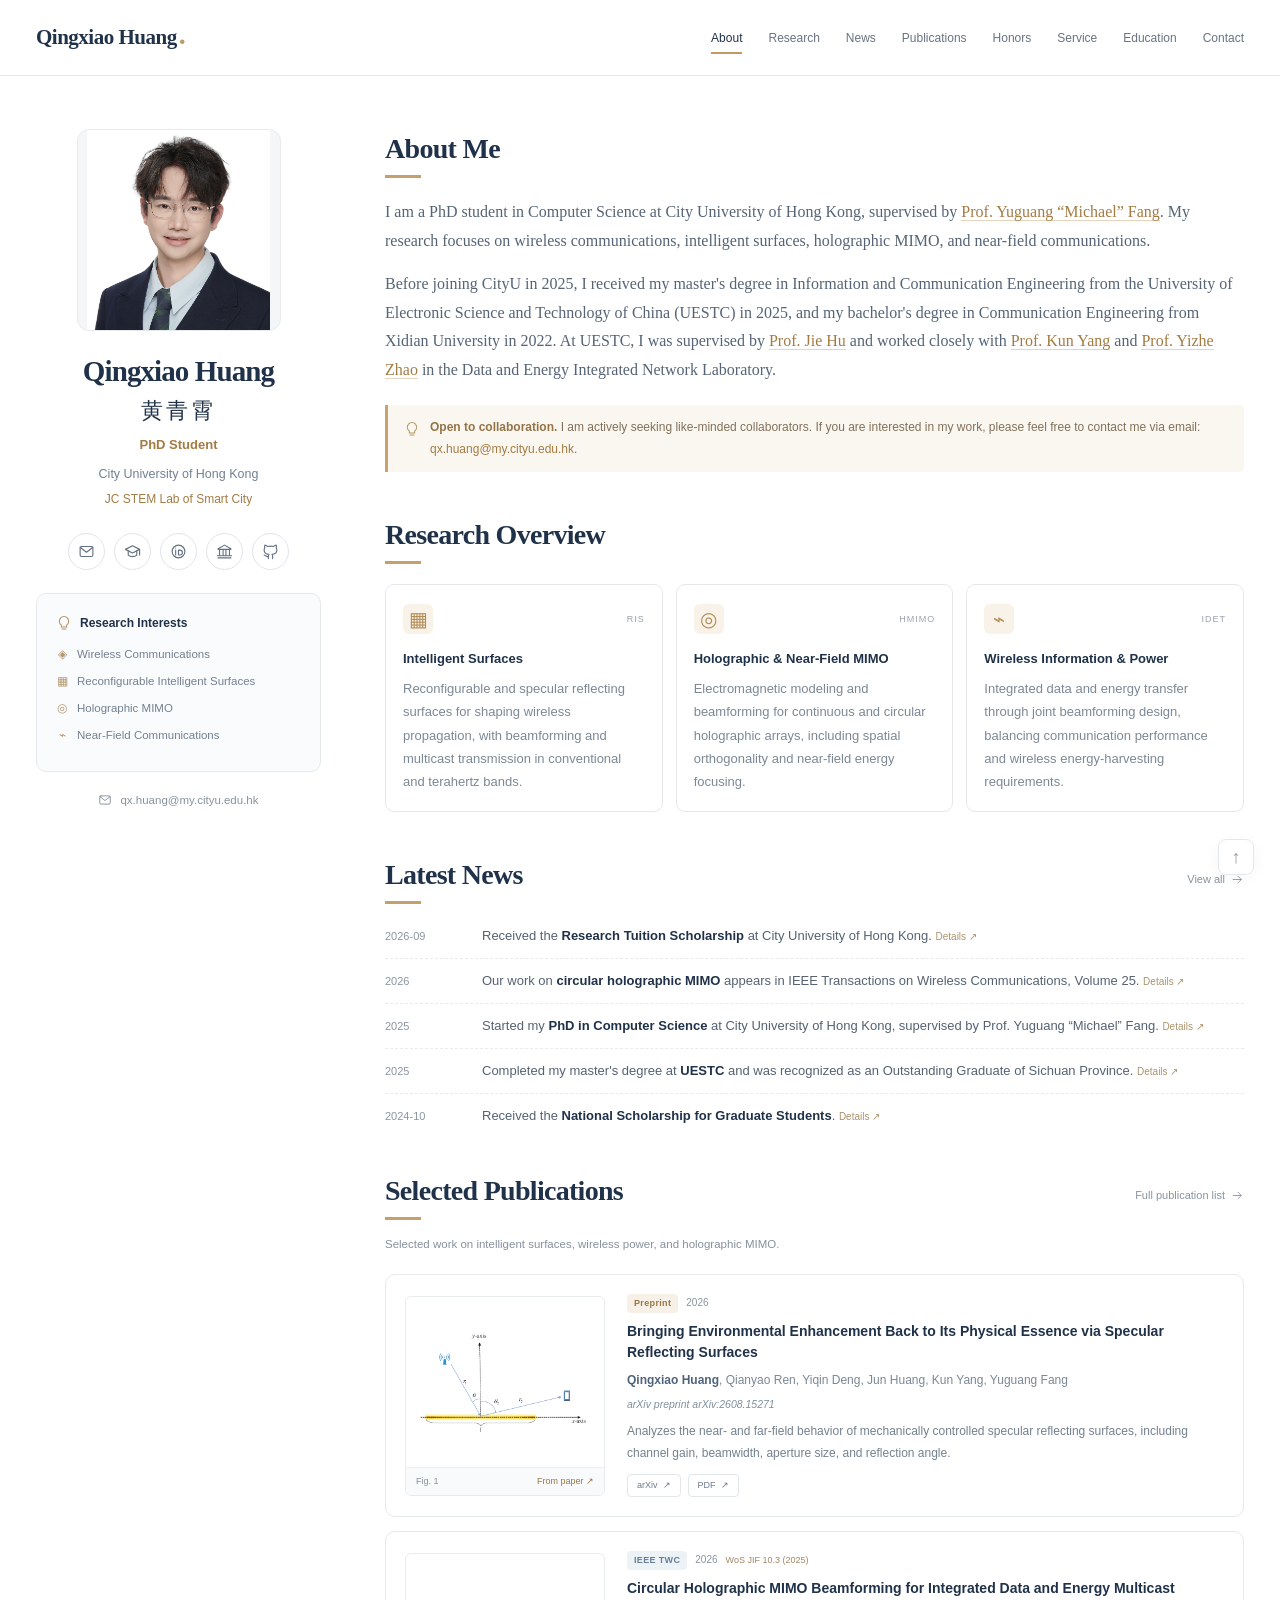
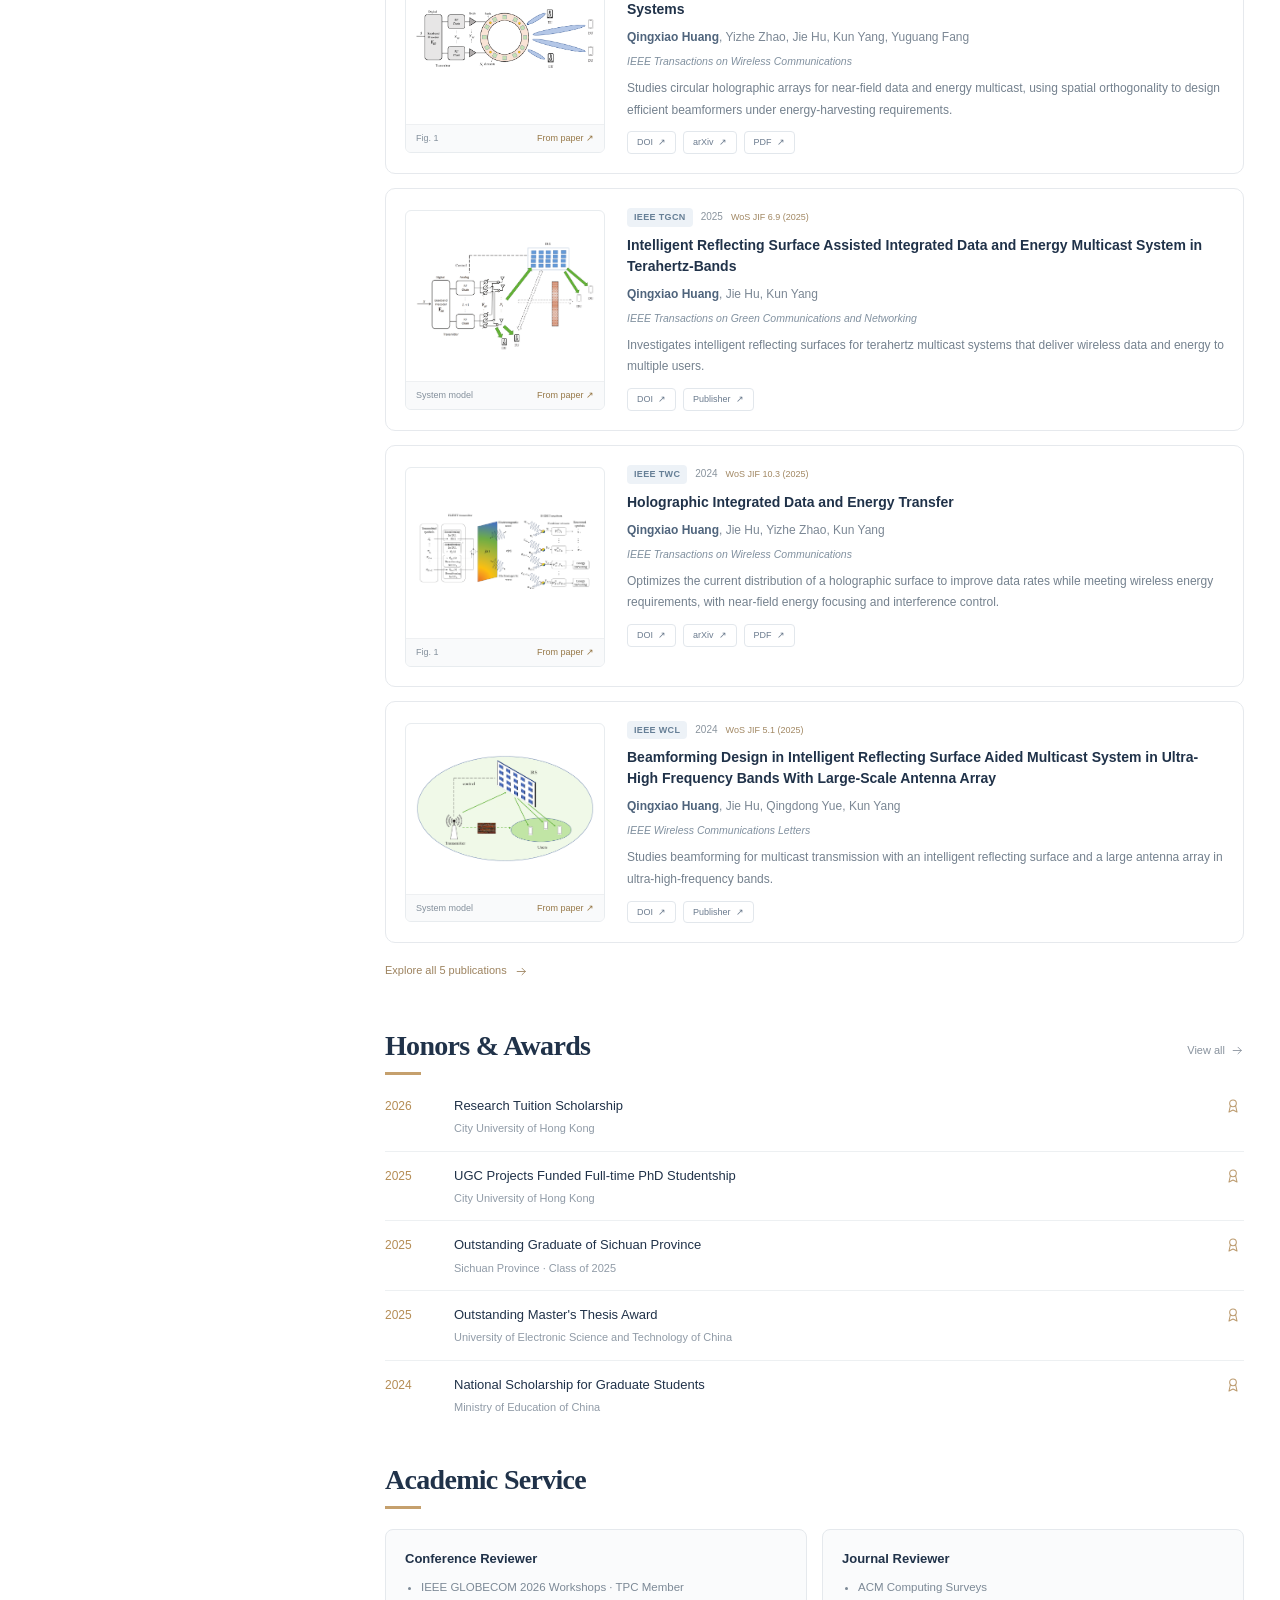
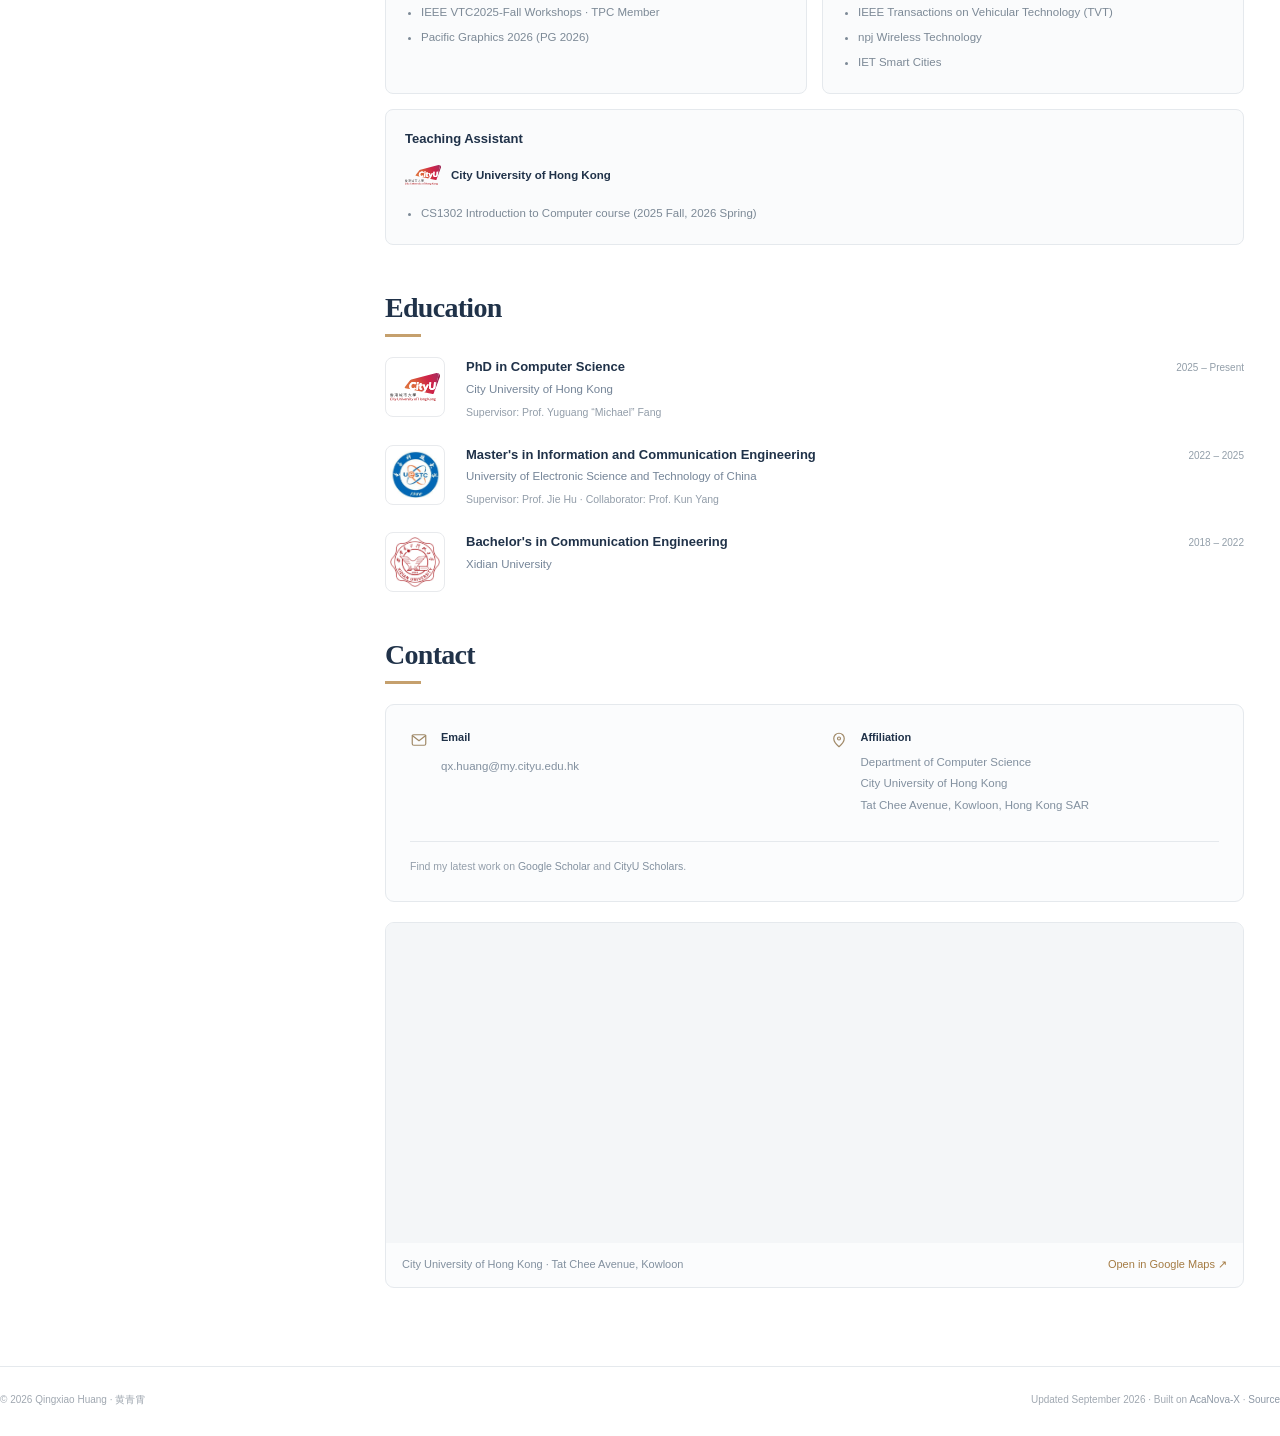
==== index.html @ a116ce60 "Set thesis award year and version frontend assets" ====
<!DOCTYPE html><html lang="en"><head><meta charset="UTF-8"><meta name="viewport" content="width=device-width, initial-scale=1"><title>Academic Homepage | Qingxiao Huang</title><meta name="description" content="Qingxiao Huang (黄青霄), PhD student at City University of Hong Kong. Research in wireless communications, RIS, holographic MIMO, and near-field communications."><meta name="author" content="Qingxiao Huang"><meta name="theme-color" content="#21334a"><link rel="canonical" href="https://qxhuang0322.github.io/"><meta property="og:type" content="website"><meta property="og:title" content="Academic Homepage | Qingxiao Huang"><meta property="og:description" content="Qingxiao Huang (黄青霄), PhD student at City University of Hong Kong. Research in wireless communications, RIS, holographic MIMO, and near-field communications."><meta property="og:url" content="https://qxhuang0322.github.io/"><meta property="og:image" content="https://qxhuang0322.github.io/assets/profile.jpg?v=036603b367a6"><meta name="twitter:card" content="summary"><link rel="icon" href="assets/favicon.svg" type="image/svg+xml"><link rel="stylesheet" href="styles.css?v=dd47621b2169"><script src="script.js?v=1776202261d4" defer></script><script type="application/ld+json">{"@context":"https://schema.org","@type":"Person","name":"Qingxiao Huang","alternateName":"黄青霄","url":"https://qxhuang0322.github.io","image":"https://qxhuang0322.github.io/assets/profile.jpg?v=036603b367a6","jobTitle":"PhD Student","affiliation":{"@type":"CollegeOrUniversity","name":"City University of Hong Kong"},"sameAs":["https://scholar.google.com/citations?user=7lqItBkAAAAJ&hl=en","https://orcid.org/0009-0005-3883-5112","https://scholars.cityu.edu.hk/en/persons/qhuang279/","https://github.com/qxhuang0322"],"knowsAbout":["Wireless Communications","Reconfigurable Intelligent Surfaces","Holographic MIMO","Near-Field Communications"]}</script></head><body><a class="skip-link" href="#main-content">Skip to content</a><header class="top-nav"><div class="nav-inner"><a class="brand" href="./" aria-label="Qingxiao Huang, home">Qingxiao Huang<span class="brand-dot">.</span></a><button class="menu-toggle" aria-label="Open navigation" aria-expanded="false" aria-controls="main-nav"><svg class="icon" viewBox="0 0 24 24" fill="none" stroke="currentColor" stroke-width="1.6" stroke-linecap="round" stroke-linejoin="round" aria-hidden="true"><path d="M4 6h16M4 12h16M4 18h16"/></svg></button><nav id="main-nav" aria-label="Main navigation"><a href="#about">About</a><a href="#research">Research</a><a href="#news">News</a><a href="#publications">Publications</a><a href="#honors">Honors</a><a href="#service">Service</a><a href="#education">Education</a><a href="#contact">Contact</a></nav></div></header><main class="layout" id="main-content"><aside class="profile-column"><div class="profile-card"><img class="portrait" src="assets/profile.jpg?v=036603b367a6" width="2894" height="3176" alt="Portrait of Qingxiao Huang" fetchpriority="high"><h1>Qingxiao Huang<span lang="zh-Hans">黄青霄</span></h1><p class="profile-role">PhD Student</p><p class="profile-affiliation"><a href="https://www.cityu.edu.hk/" target="_blank" rel="noopener noreferrer">City University of Hong Kong</a></p><p class="profile-lab"><a href="https://jcstemlab-smartcity.github.io/" target="_blank" rel="noopener noreferrer">JC STEM Lab of Smart City</a></p><div class="social-links"><a class="social-link" href="mailto:qx.huang@my.cityu.edu.hk" aria-label="Email" title="Email"><svg class="icon" viewBox="0 0 24 24" fill="none" stroke="currentColor" stroke-width="1.6" stroke-linecap="round" stroke-linejoin="round" aria-hidden="true"><rect x="3" y="5" width="18" height="14" rx="2"/><path d="m3 6 9 7 9-7"/></svg><span class="social-tooltip">Email</span></a><a class="social-link" href="https://scholar.google.com/citations?user=7lqItBkAAAAJ&amp;hl=en" aria-label="Google Scholar" title="Google Scholar" target="_blank" rel="noopener noreferrer"><svg class="icon" viewBox="0 0 24 24" fill="none" stroke="currentColor" stroke-width="1.6" stroke-linecap="round" stroke-linejoin="round" aria-hidden="true"><path d="m2 9 10-5 10 5-10 5Z"/><path d="M6 11v6c3 3 9 3 12 0v-6M22 9v8"/></svg><span class="social-tooltip">Google Scholar</span></a><a class="social-link" href="https://orcid.org/0009-0005-3883-5112" aria-label="ORCID" title="ORCID" target="_blank" rel="noopener noreferrer"><svg class="icon" viewBox="0 0 24 24" fill="none" stroke="currentColor" stroke-width="1.6" stroke-linecap="round" stroke-linejoin="round" aria-hidden="true"><circle cx="12" cy="12" r="9"/><path d="M8 10v7m4-7h2a3.5 3.5 0 0 1 0 7h-2ZM8 7h.01"/></svg><span class="social-tooltip">ORCID</span></a><a class="social-link" href="https://scholars.cityu.edu.hk/en/persons/qhuang279/" aria-label="CityU Scholars" title="CityU Scholars" target="_blank" rel="noopener noreferrer"><svg class="icon" viewBox="0 0 24 24" fill="none" stroke="currentColor" stroke-width="1.6" stroke-linecap="round" stroke-linejoin="round" aria-hidden="true"><path d="m3 8 9-5 9 5M3 9h18M3 21h18M5 10v8m5-8v8m4-8v8m5-8v8M2 18h20"/></svg><span class="social-tooltip">CityU Scholars</span></a><a class="social-link" href="https://github.com/qxhuang0322" aria-label="GitHub" title="GitHub" target="_blank" rel="noopener noreferrer"><svg class="icon" viewBox="0 0 24 24" fill="none" stroke="currentColor" stroke-width="1.6" stroke-linecap="round" stroke-linejoin="round" aria-hidden="true"><path d="M9 19c-4 1-4-2-6-2m12 5v-4a3 3 0 0 0-1-2c4 0 7-2 7-6a5 5 0 0 0-1-3 5 5 0 0 0 0-4s-2 0-4 2a13 13 0 0 0-8 0C6 3 4 3 4 3a5 5 0 0 0 0 4 5 5 0 0 0-1 3c0 4 3 6 7 6a3 3 0 0 0-1 2v4"/></svg><span class="social-tooltip">GitHub</span></a></div><div class="interests"><h2><svg class="icon" viewBox="0 0 24 24" fill="none" stroke="currentColor" stroke-width="1.6" stroke-linecap="round" stroke-linejoin="round" aria-hidden="true"><path d="M8 17v-2a7 7 0 1 1 8 0v2m-8 1h8m-7 3h6"/></svg> Research Interests</h2><ul><li><span class="interest-mark" aria-hidden="true">◈</span>Wireless Communications</li><li><span class="interest-mark" aria-hidden="true">▦</span>Reconfigurable Intelligent Surfaces</li><li><span class="interest-mark" aria-hidden="true">◎</span>Holographic MIMO</li><li><span class="interest-mark" aria-hidden="true">⌁</span>Near-Field Communications</li></ul></div><a class="profile-email" href="mailto:qx.huang@my.cityu.edu.hk"><svg class="icon" viewBox="0 0 24 24" fill="none" stroke="currentColor" stroke-width="1.6" stroke-linecap="round" stroke-linejoin="round" aria-hidden="true"><rect x="3" y="5" width="18" height="14" rx="2"/><path d="m3 6 9 7 9-7"/></svg>qx.huang@my.cityu.edu.hk</a></div></aside><div class="main-column">
 <section id="about" aria-labelledby="about-title"><div class="section-heading"><h2 id="about-title">About Me</h2></div><div class="biography"><p>I am a PhD student in Computer Science at City University of Hong Kong, supervised by <a href="https://www.cs.cityu.edu.hk/~yugufang/">Prof. Yuguang “Michael” Fang</a>. My research focuses on wireless communications, intelligent surfaces, holographic MIMO, and near-field communications.</p><p>Before joining CityU in 2025, I received my master's degree in Information and Communication Engineering from the University of Electronic Science and Technology of China (UESTC) in 2025, and my bachelor's degree in Communication Engineering from Xidian University in 2022. At UESTC, I was supervised by <a href="https://www.sice.uestc.edu.cn/info/1470/11935.htm">Prof. Jie Hu</a> and worked closely with <a href="https://ise.nju.edu.cn/szll/zjzjs/yangkun.htm">Prof. Kun Yang</a> and <a href="https://faculty.uestc.edu.cn/zhaoyizhe1/zh_CN/index.htm">Prof. Yizhe Zhao</a> in the Data and Energy Integrated Network Laboratory.</p></div><div class="collaboration-note"><svg class="icon" viewBox="0 0 24 24" fill="none" stroke="currentColor" stroke-width="1.6" stroke-linecap="round" stroke-linejoin="round" aria-hidden="true"><path d="M8 17v-2a7 7 0 1 1 8 0v2m-8 1h8m-7 3h6"/></svg><p><strong>Open to collaboration.</strong> I am actively seeking like-minded collaborators. If you are interested in my work, please feel free to contact me via email: <a href="mailto:qx.huang@my.cityu.edu.hk">qx.huang@my.cityu.edu.hk</a>.</p></div></section>
 <section id="research" aria-labelledby="research-title"><div class="section-heading"><h2 id="research-title">Research Overview</h2></div><div class="research-grid"><article class="research-card"><div class="research-card-top"><span class="research-symbol" aria-hidden="true">▦</span><span class="research-code">RIS</span></div><h3>Intelligent Surfaces</h3><p>Reconfigurable and specular reflecting surfaces for shaping wireless propagation, with beamforming and multicast transmission in conventional and terahertz bands.</p></article><article class="research-card"><div class="research-card-top"><span class="research-symbol" aria-hidden="true">◎</span><span class="research-code">HMIMO</span></div><h3>Holographic & Near-Field MIMO</h3><p>Electromagnetic modeling and beamforming for continuous and circular holographic arrays, including spatial orthogonality and near-field energy focusing.</p></article><article class="research-card"><div class="research-card-top"><span class="research-symbol" aria-hidden="true">⌁</span><span class="research-code">IDET</span></div><h3>Wireless Information & Power</h3><p>Integrated data and energy transfer through joint beamforming design, balancing communication performance and wireless energy-harvesting requirements.</p></article></div></section>
 <section id="news" aria-labelledby="news-title"><div class="section-heading"><h2 id="news-title">Latest News</h2><a class="view-link" href="pages/all-news.html">View all <svg class="icon" viewBox="0 0 24 24" fill="none" stroke="currentColor" stroke-width="1.6" stroke-linecap="round" stroke-linejoin="round" aria-hidden="true"><path d="M4 12h15m-6-6 6 6-6 6"/></svg></a></div><ol class="news-list"><li><time>2026-09</time><div>Received the <strong>Research Tuition Scholarship</strong> at City University of Hong Kong. <a href="https://jcstemlab-smartcity.github.io/" class="inline-source" target="_blank" rel="noopener noreferrer">Details ↗</a></div></li><li><time>2026</time><div>Our work on <strong>circular holographic MIMO</strong> appears in IEEE Transactions on Wireless Communications, Volume 25. <a href="https://doi.org/10.1109/TWC.2025.3620886" class="inline-source" target="_blank" rel="noopener noreferrer">Details ↗</a></div></li><li><time>2025</time><div>Started my <strong>PhD in Computer Science</strong> at City University of Hong Kong, supervised by Prof. Yuguang “Michael” Fang. <a href="https://scholars.cityu.edu.hk/en/persons/qhuang279/" class="inline-source" target="_blank" rel="noopener noreferrer">Details ↗</a></div></li><li><time>2025</time><div>Completed my master's degree at <strong>UESTC</strong> and was recognized as an Outstanding Graduate of Sichuan Province. <a href="https://scholars.cityu.edu.hk/en/persons/qhuang279/" class="inline-source" target="_blank" rel="noopener noreferrer">Details ↗</a></div></li><li><time>2024-10</time><div>Received the <strong>National Scholarship for Graduate Students</strong>. <a href="https://scholars.cityu.edu.hk/en/persons/qhuang279/" class="inline-source" target="_blank" rel="noopener noreferrer">Details ↗</a></div></li></ol></section>
 <section id="publications" aria-labelledby="publications-title"><div class="section-heading"><h2 id="publications-title">Selected Publications</h2><a class="view-link" href="pages/all-publications.html">Full publication list <svg class="icon" viewBox="0 0 24 24" fill="none" stroke="currentColor" stroke-width="1.6" stroke-linecap="round" stroke-linejoin="round" aria-hidden="true"><path d="M4 12h15m-6-6 6 6-6 6"/></svg></a></div><p class="section-intro">Selected work on intelligent surfaces, wireless power, and holographic MIMO.</p><div class="publications-list"><article class="publication" data-status="preprint" data-search="bringing environmental enhancement back to its physical essence via specular reflecting surfaces qingxiao huang qianyao ren yiqin deng jun huang kun yang yuguang fang arxiv preprint arxiv:2608.15271 2026"><figure class="paper-art"><a class="paper-figure-link" href="assets/publications/srs-physical-essence-2026.png" target="_blank" rel="noopener noreferrer" aria-label="Open original figure from Bringing Environmental Enhancement Back to Its Physical Essence via Specular Reflecting Surfaces"><img src="assets/publications/srs-physical-essence-2026.png" alt="Original planar system diagram showing a transmitter and receiver linked through a specular reflecting surface, with propagation distances and reflection angles." loading="lazy" decoding="async"></a><figcaption><span>Fig. 1</span><a href="https://arxiv.org/html/2608.15271v1#S2.F1" target="_blank" rel="noopener noreferrer">From paper ↗</a></figcaption></figure><div class="paper-body"><div class="paper-meta"><span class="venue-badge preprint">Preprint</span><span>2026</span></div><h3><a href="https://arxiv.org/abs/2608.15271" target="_blank" rel="noopener noreferrer">Bringing Environmental Enhancement Back to Its Physical Essence via Specular Reflecting Surfaces</a></h3><p class="paper-authors"><strong>Qingxiao Huang</strong>, Qianyao Ren, Yiqin Deng, Jun Huang, Kun Yang, Yuguang Fang</p><p class="paper-venue">arXiv preprint arXiv:2608.15271</p><p class="paper-summary">Analyzes the near- and far-field behavior of mechanically controlled specular reflecting surfaces, including channel gain, beamwidth, aperture size, and reflection angle.</p><div class="paper-links"><a href="https://arxiv.org/abs/2608.15271" class="paper-link" target="_blank" rel="noopener noreferrer">arXiv <span aria-hidden="true">↗</span></a><a href="https://arxiv.org/pdf/2608.15271" class="paper-link" target="_blank" rel="noopener noreferrer">PDF <span aria-hidden="true">↗</span></a></div></div></article><article class="publication" data-status="published" data-search="circular holographic mimo beamforming for integrated data and energy multicast systems qingxiao huang yizhe zhao jie hu kun yang yuguang fang ieee transactions on wireless communications 2026"><figure class="paper-art"><a class="paper-figure-link" href="assets/publications/circular-hmimo-2026.png" target="_blank" rel="noopener noreferrer" aria-label="Open original figure from Circular Holographic MIMO Beamforming for Integrated Data and Energy Multicast Systems"><img src="assets/publications/circular-hmimo-2026.png" alt="Original circular holographic MIMO system diagram showing a digital baseband precoder, RF chains, ring-shaped antenna array, and data and energy users." loading="lazy" decoding="async"></a><figcaption><span>Fig. 1</span><a href="https://arxiv.org/html/2507.05057v1#S1.F1" target="_blank" rel="noopener noreferrer">From paper ↗</a></figcaption></figure><div class="paper-body"><div class="paper-meta"><span class="venue-badge">IEEE TWC</span><span>2026</span><a href="https://open.ieee.org/wp-content/uploads/IEEE-Title-List-August-2026.pdf#page=3" class="impact-factor" target="_blank" rel="noopener noreferrer">WoS JIF 10.3 (2025)</a></div><h3><a href="https://doi.org/10.1109/TWC.2025.3620886" target="_blank" rel="noopener noreferrer">Circular Holographic MIMO Beamforming for Integrated Data and Energy Multicast Systems</a></h3><p class="paper-authors"><strong>Qingxiao Huang</strong>, Yizhe Zhao, Jie Hu, Kun Yang, Yuguang Fang</p><p class="paper-venue">IEEE Transactions on Wireless Communications</p><p class="paper-summary">Studies circular holographic arrays for near-field data and energy multicast, using spatial orthogonality to design efficient beamformers under energy-harvesting requirements.</p><div class="paper-links"><a href="https://doi.org/10.1109/TWC.2025.3620886" class="paper-link" target="_blank" rel="noopener noreferrer">DOI <span aria-hidden="true">↗</span></a><a href="https://arxiv.org/abs/2507.05057" class="paper-link" target="_blank" rel="noopener noreferrer">arXiv <span aria-hidden="true">↗</span></a><a href="https://arxiv.org/pdf/2507.05057" class="paper-link" target="_blank" rel="noopener noreferrer">PDF <span aria-hidden="true">↗</span></a></div></div></article><article class="publication" data-status="published" data-search="intelligent reflecting surface assisted integrated data and energy multicast system in terahertz-bands qingxiao huang jie hu kun yang ieee transactions on green communications and networking 2025"><figure class="paper-art"><a class="paper-figure-link" href="assets/publications/irs-idem-thz-2025.png" target="_blank" rel="noopener noreferrer" aria-label="Open original figure from Intelligent Reflecting Surface Assisted Integrated Data and Energy Multicast System in Terahertz-Bands"><img src="assets/publications/irs-idem-thz-2025.png" alt="Original system diagram of IRS-assisted integrated data and energy multicast, showing digital and analog beamforming at the transmitter, an intelligent reflecting surface, data users, and energy users." loading="lazy" decoding="async"></a><figcaption><span>System model</span><a href="https://doi.org/10.1109/TGCN.2024.3415030" target="_blank" rel="noopener noreferrer">From paper ↗</a></figcaption></figure><div class="paper-body"><div class="paper-meta"><span class="venue-badge">IEEE TGCN</span><span>2025</span><a href="https://open.ieee.org/wp-content/uploads/IEEE-Title-List-August-2026.pdf#page=2" class="impact-factor" target="_blank" rel="noopener noreferrer">WoS JIF 6.9 (2025)</a></div><h3><a href="https://doi.org/10.1109/TGCN.2024.3415030" target="_blank" rel="noopener noreferrer">Intelligent Reflecting Surface Assisted Integrated Data and Energy Multicast System in Terahertz-Bands</a></h3><p class="paper-authors"><strong>Qingxiao Huang</strong>, Jie Hu, Kun Yang</p><p class="paper-venue">IEEE Transactions on Green Communications and Networking</p><p class="paper-summary">Investigates intelligent reflecting surfaces for terahertz multicast systems that deliver wireless data and energy to multiple users.</p><div class="paper-links"><a href="https://doi.org/10.1109/TGCN.2024.3415030" class="paper-link" target="_blank" rel="noopener noreferrer">DOI <span aria-hidden="true">↗</span></a><a href="https://ieeexplore.ieee.org/document/10559446/" class="paper-link" target="_blank" rel="noopener noreferrer">Publisher <span aria-hidden="true">↗</span></a></div></div></article><article class="publication" data-status="published" data-search="holographic integrated data and energy transfer qingxiao huang jie hu yizhe zhao kun yang ieee transactions on wireless communications 2024"><figure class="paper-art"><a class="paper-figure-link" href="assets/publications/holographic-idet-2024.png" target="_blank" rel="noopener noreferrer" aria-label="Open original figure from Holographic Integrated Data and Energy Transfer"><img src="assets/publications/holographic-idet-2024.png" alt="Original holographic integrated data and energy transfer system diagram showing data and energy beamformers, a continuous transmitting surface, and receiver combining and energy harvesting." loading="lazy" decoding="async"></a><figcaption><span>Fig. 1</span><a href="https://arxiv.org/html/2404.04927v1#S2.F1" target="_blank" rel="noopener noreferrer">From paper ↗</a></figcaption></figure><div class="paper-body"><div class="paper-meta"><span class="venue-badge">IEEE TWC</span><span>2024</span><a href="https://open.ieee.org/wp-content/uploads/IEEE-Title-List-August-2026.pdf#page=3" class="impact-factor" target="_blank" rel="noopener noreferrer">WoS JIF 10.3 (2025)</a></div><h3><a href="https://doi.org/10.1109/TWC.2024.3477750" target="_blank" rel="noopener noreferrer">Holographic Integrated Data and Energy Transfer</a></h3><p class="paper-authors"><strong>Qingxiao Huang</strong>, Jie Hu, Yizhe Zhao, Kun Yang</p><p class="paper-venue">IEEE Transactions on Wireless Communications</p><p class="paper-summary">Optimizes the current distribution of a holographic surface to improve data rates while meeting wireless energy requirements, with near-field energy focusing and interference control.</p><div class="paper-links"><a href="https://doi.org/10.1109/TWC.2024.3477750" class="paper-link" target="_blank" rel="noopener noreferrer">DOI <span aria-hidden="true">↗</span></a><a href="https://arxiv.org/abs/2404.04927" class="paper-link" target="_blank" rel="noopener noreferrer">arXiv <span aria-hidden="true">↗</span></a><a href="https://arxiv.org/pdf/2404.04927" class="paper-link" target="_blank" rel="noopener noreferrer">PDF <span aria-hidden="true">↗</span></a></div></div></article><article class="publication" data-status="published" data-search="beamforming design in intelligent reflecting surface aided multicast system in ultra-high frequency bands with large-scale antenna array qingxiao huang jie hu qingdong yue kun yang ieee wireless communications letters 2024"><figure class="paper-art"><a class="paper-figure-link" href="assets/publications/irs-multicast-beamforming-2024.png" target="_blank" rel="noopener noreferrer" aria-label="Open original figure from Beamforming Design in Intelligent Reflecting Surface Aided Multicast System in Ultra-High Frequency Bands With Large-Scale Antenna Array"><img src="assets/publications/irs-multicast-beamforming-2024.png" alt="Original multicast system diagram showing a transmitter, an intelligent reflecting surface, a blocked direct path, and a group of users." loading="lazy" decoding="async"></a><figcaption><span>System model</span><a href="https://doi.org/10.1109/LWC.2024.3373494" target="_blank" rel="noopener noreferrer">From paper ↗</a></figcaption></figure><div class="paper-body"><div class="paper-meta"><span class="venue-badge">IEEE WCL</span><span>2024</span><a href="https://open.ieee.org/wp-content/uploads/IEEE-Title-List-August-2026.pdf#page=3" class="impact-factor" target="_blank" rel="noopener noreferrer">WoS JIF 5.1 (2025)</a></div><h3><a href="https://doi.org/10.1109/LWC.2024.3373494" target="_blank" rel="noopener noreferrer">Beamforming Design in Intelligent Reflecting Surface Aided Multicast System in Ultra-High Frequency Bands With Large-Scale Antenna Array</a></h3><p class="paper-authors"><strong>Qingxiao Huang</strong>, Jie Hu, Qingdong Yue, Kun Yang</p><p class="paper-venue">IEEE Wireless Communications Letters</p><p class="paper-summary">Studies beamforming for multicast transmission with an intelligent reflecting surface and a large antenna array in ultra-high-frequency bands.</p><div class="paper-links"><a href="https://doi.org/10.1109/LWC.2024.3373494" class="paper-link" target="_blank" rel="noopener noreferrer">DOI <span aria-hidden="true">↗</span></a><a href="https://ieeexplore.ieee.org/document/10470405/" class="paper-link" target="_blank" rel="noopener noreferrer">Publisher <span aria-hidden="true">↗</span></a></div></div></article></div><a class="text-link" href="pages/all-publications.html">Explore all 5 publications <svg class="icon" viewBox="0 0 24 24" fill="none" stroke="currentColor" stroke-width="1.6" stroke-linecap="round" stroke-linejoin="round" aria-hidden="true"><path d="M4 12h15m-6-6 6 6-6 6"/></svg></a></section>
 <section id="honors" aria-labelledby="honors-title"><div class="section-heading"><h2 id="honors-title">Honors & Awards</h2><a class="view-link" href="pages/all-honors.html">View all <svg class="icon" viewBox="0 0 24 24" fill="none" stroke="currentColor" stroke-width="1.6" stroke-linecap="round" stroke-linejoin="round" aria-hidden="true"><path d="M4 12h15m-6-6 6 6-6 6"/></svg></a></div><ol class="honors-list"><li><span class="honor-year">2026</span><div><h3><a href="https://scholars.cityu.edu.hk/en/persons/qhuang279/" target="_blank" rel="noopener noreferrer">Research Tuition Scholarship</a></h3><p>City University of Hong Kong</p></div><svg class="icon" viewBox="0 0 24 24" fill="none" stroke="currentColor" stroke-width="1.6" stroke-linecap="round" stroke-linejoin="round" aria-hidden="true"><circle cx="12" cy="8" r="5"/><path d="m8 12-2 9 6-3 6 3-2-9"/></svg></li><li><span class="honor-year">2025</span><div><h3>UGC Projects Funded Full-time PhD Studentship</h3><p>City University of Hong Kong</p></div><svg class="icon" viewBox="0 0 24 24" fill="none" stroke="currentColor" stroke-width="1.6" stroke-linecap="round" stroke-linejoin="round" aria-hidden="true"><circle cx="12" cy="8" r="5"/><path d="m8 12-2 9 6-3 6 3-2-9"/></svg></li><li><span class="honor-year">2025</span><div><h3><a href="https://scholars.cityu.edu.hk/en/persons/qhuang279/" target="_blank" rel="noopener noreferrer">Outstanding Graduate of Sichuan Province</a></h3><p>Sichuan Province · Class of 2025</p></div><svg class="icon" viewBox="0 0 24 24" fill="none" stroke="currentColor" stroke-width="1.6" stroke-linecap="round" stroke-linejoin="round" aria-hidden="true"><circle cx="12" cy="8" r="5"/><path d="m8 12-2 9 6-3 6 3-2-9"/></svg></li><li><span class="honor-year">2025</span><div><h3><a href="https://scholars.cityu.edu.hk/en/persons/qhuang279/" target="_blank" rel="noopener noreferrer">Outstanding Master&#39;s Thesis Award</a></h3><p>University of Electronic Science and Technology of China</p></div><svg class="icon" viewBox="0 0 24 24" fill="none" stroke="currentColor" stroke-width="1.6" stroke-linecap="round" stroke-linejoin="round" aria-hidden="true"><circle cx="12" cy="8" r="5"/><path d="m8 12-2 9 6-3 6 3-2-9"/></svg></li><li><span class="honor-year">2024</span><div><h3><a href="https://scholars.cityu.edu.hk/en/persons/qhuang279/" target="_blank" rel="noopener noreferrer">National Scholarship for Graduate Students</a></h3><p>Ministry of Education of China</p></div><svg class="icon" viewBox="0 0 24 24" fill="none" stroke="currentColor" stroke-width="1.6" stroke-linecap="round" stroke-linejoin="round" aria-hidden="true"><circle cx="12" cy="8" r="5"/><path d="m8 12-2 9 6-3 6 3-2-9"/></svg></li></ol></section>
 <section id="service" aria-labelledby="service-title"><div class="section-heading"><h2 id="service-title">Academic Service</h2></div><div class="service-grid"><article><h3>Conference Reviewer</h3><ul><li>IEEE GLOBECOM 2026 Workshops · TPC Member</li><li>IEEE VTC2025-Fall Workshops · TPC Member</li><li>Pacific Graphics 2026 (PG 2026)</li></ul></article><article><h3>Journal Reviewer</h3><ul><li>ACM Computing Surveys</li><li>IEEE Transactions on Vehicular Technology (TVT)</li><li>npj Wireless Technology</li><li>IET Smart Cities</li></ul></article><article><h3>Teaching Assistant</h3><div class="service-institution"><img src="assets/schools/cityu.svg" alt="City University of Hong Kong logo" loading="lazy"><strong>City University of Hong Kong</strong></div><ul><li>CS1302 Introduction to Computer course (2025 Fall, 2026 Spring)</li></ul></article></div></section>
 <section id="education" aria-labelledby="education-title"><div class="section-heading"><h2 id="education-title">Education</h2></div><ol class="education-list"><li><img class="school-logo" src="assets/schools/cityu.svg" alt="City University of Hong Kong logo" loading="lazy"><div><div class="education-top"><h3>PhD in Computer Science</h3><time>2025 – Present</time></div><p class="institution"><a href="https://www.cityu.edu.hk/" target="_blank" rel="noopener noreferrer">City University of Hong Kong</a></p><p class="education-detail">Supervisor: Prof. Yuguang “Michael” Fang</p></div></li><li><img class="school-logo" src="assets/schools/uestc.png" alt="University of Electronic Science and Technology of China logo" loading="lazy"><div><div class="education-top"><h3>Master&#39;s in Information and Communication Engineering</h3><time>2022 – 2025</time></div><p class="institution"><a href="https://en.uestc.edu.cn/" target="_blank" rel="noopener noreferrer">University of Electronic Science and Technology of China</a></p><p class="education-detail">Supervisor: Prof. Jie Hu · Collaborator: Prof. Kun Yang</p></div></li><li><img class="school-logo" src="assets/schools/xidian.png" alt="Xidian University logo" loading="lazy"><div><div class="education-top"><h3>Bachelor&#39;s in Communication Engineering</h3><time>2018 – 2022</time></div><p class="institution"><a href="https://en.xidian.edu.cn/" target="_blank" rel="noopener noreferrer">Xidian University</a></p><p class="education-detail"></p></div></li></ol></section>
 <section id="contact" aria-labelledby="contact-title"><div class="section-heading"><h2 id="contact-title">Contact</h2></div><div class="contact-card"><div><svg class="icon" viewBox="0 0 24 24" fill="none" stroke="currentColor" stroke-width="1.6" stroke-linecap="round" stroke-linejoin="round" aria-hidden="true"><rect x="3" y="5" width="18" height="14" rx="2"/><path d="m3 6 9 7 9-7"/></svg><div><h3>Email</h3><a href="mailto:qx.huang@my.cityu.edu.hk">qx.huang@my.cityu.edu.hk</a></div></div><div><svg class="icon" viewBox="0 0 24 24" fill="none" stroke="currentColor" stroke-width="1.6" stroke-linecap="round" stroke-linejoin="round" aria-hidden="true"><path d="M19 10c0 5-7 11-7 11S5 15 5 10a7 7 0 1 1 14 0Z"/><circle cx="12" cy="10" r="2"/></svg><div><h3>Affiliation</h3><p>Department of Computer Science<br>City University of Hong Kong<br>Tat Chee Avenue, Kowloon, Hong Kong SAR</p></div></div><div class="contact-bottom">Find my latest work on <a href="https://scholar.google.com/citations?user=7lqItBkAAAAJ&amp;hl=en" target="_blank" rel="noopener noreferrer">Google Scholar</a> and <a href="https://scholars.cityu.edu.hk/en/persons/qhuang279/" target="_blank" rel="noopener noreferrer">CityU Scholars</a>.</div></div><figure class="location-map"><iframe title="Map of City University of Hong Kong, Tat Chee Avenue campus" src="https://www.google.com/maps/embed?origin=mfe&amp;pb=!1m3!2m1!1sCity+University+of+Hong+Kong,+83+Tat+Chee+Avenue,+Kowloon+Tong,+Hong+Kong!6i16" loading="eager" referrerpolicy="no-referrer-when-downgrade" allowfullscreen></iframe><figcaption><span>City University of Hong Kong · Tat Chee Avenue, Kowloon</span><a href="https://www.google.com/maps?q=City%20University%20of%20Hong%20Kong%2C%2083%20Tat%20Chee%20Avenue%2C%20Kowloon%20Tong%2C%20Hong%20Kong" target="_blank" rel="noopener noreferrer">Open in Google Maps ↗</a></figcaption></figure></section></div></main><footer class="site-footer"><p>© <span id="current-year">2026</span> Qingxiao Huang · 黄青霄</p><p>Updated September 2026 <span aria-hidden="true">·</span> Built on <a href="https://github.com/yihangtao/AcaNova-X" target="_blank" rel="noopener noreferrer">AcaNova-X</a> <span aria-hidden="true">·</span> <a href="https://github.com/qxhuang0322/qxhuang0322.github.io" target="_blank" rel="noopener noreferrer">Source</a></p><a class="back-top" href="#" aria-label="Back to top">↑</a></footer></body></html>
---- styles.css ----
/* Standalone academic theme: system fonts, no external stylesheets. */
:root{color-scheme:light;--ink:#203249;--text:#566273;--muted:#7a8794;--gold:#a47b43;--line:#e5e9ed;--soft:#f8fafb;--serif:Georgia,"Times New Roman","Songti SC",SimSun,serif;--sans:-apple-system,BlinkMacSystemFont,"Segoe UI","Microsoft YaHei",Arial,sans-serif}
*{box-sizing:border-box}
html{scroll-behavior:smooth;scroll-padding-top:76px}
body{margin:0;background:#fff;color:var(--text);font:15px/1.75 var(--sans);-webkit-font-smoothing:antialiased}
button,input{font:inherit}button{cursor:pointer}
a{color:var(--gold);text-decoration:none;text-underline-offset:3px}
a:hover{color:#765421}
p{margin:0 0 1em}h1,h2,h3{color:var(--ink)}h1,h2{font-family:var(--serif)}
img,svg{max-width:100%}img{height:auto}
strong{color:var(--ink);font-weight:600}
a,button,input{-webkit-tap-highlight-color:transparent}
:focus-visible{outline:3px solid #bd9864;outline-offset:4px}
[hidden]{display:none!important}
::selection{color:var(--ink);background:#eee1ca}
.icon{display:inline-block;width:20px;height:20px;flex:0 0 20px;vertical-align:middle}
.sr-only{position:absolute;width:1px;height:1px;padding:0;margin:-1px;overflow:hidden;clip-path:inset(50%);white-space:nowrap;border:0}
.skip-link{position:fixed;top:-80px;left:20px;z-index:100;padding:10px 18px;color:#fff;background:var(--ink);border-radius:6px}
.skip-link:focus{top:12px;color:#fff}

/* Navigation */
.top-nav{position:sticky;top:0;z-index:30;height:76px;background:rgba(255,255,255,.97);border-bottom:1px solid var(--line);backdrop-filter:blur(14px)}
.nav-inner{max-width:1400px;height:100%;margin:auto;padding:0 36px;display:flex;align-items:center;justify-content:space-between;gap:30px}
.brand{display:inline-flex;align-items:baseline;gap:2px;color:var(--ink);font:700 21px/1.2 var(--serif);letter-spacing:-.5px;white-space:nowrap}
.brand:hover{color:var(--ink)}
.brand-dot{color:#c09a65;font-size:28px;line-height:0}
#main-nav{display:flex;align-items:center;gap:26px}
#main-nav a{position:relative;padding:9px 0;color:#697383;font-size:12px;font-weight:500;line-height:1.5;white-space:nowrap}
#main-nav a::after{content:"";position:absolute;bottom:2px;left:0;width:100%;height:2px;background:#c39a61;transform:scaleX(0);transform-origin:left;transition:transform .18s ease}
#main-nav a:hover,#main-nav a.active,#main-nav a[aria-current]{color:var(--ink)}
#main-nav a:hover::after,#main-nav a.active::after,#main-nav a[aria-current]::after{transform:scaleX(1)}
.menu-toggle{display:none;width:40px;height:40px;padding:9px;background:#fff;color:var(--ink);border:1px solid var(--line);border-radius:6px}

/* Profile and content */
.layout{max-width:1400px;display:grid;grid-template-columns:285px minmax(0,1fr);gap:64px;align-items:start;margin:0 auto;padding:53px 36px 78px}
.profile-column{position:sticky;top:111px;min-width:0}
.profile-card{text-align:center}
.portrait{display:block;width:204px;height:202px;margin:0 auto 21px;object-fit:contain;background:#f4f6f8;border:1px solid #e7e9eb;border-radius:12px}
.profile-card h1{margin:0 0 9px;font-size:29px;font-weight:700;line-height:1.32;letter-spacing:-.9px}
.profile-card h1 span{display:block;margin-top:6px;font-size:22px;font-weight:400;letter-spacing:3px}
.profile-role{margin:0 0 7px;color:var(--gold);font-size:13px;font-weight:600}
.profile-affiliation{margin:0;color:#738091;font-size:12.5px;line-height:1.7}
.profile-affiliation a{color:inherit}.profile-affiliation a:hover{color:var(--gold)}
.profile-lab{margin:5px 0 0;font-size:12px;line-height:1.6}
.social-links{display:flex;justify-content:center;flex-wrap:wrap;gap:9px;margin:24px 0 23px}
.social-link{position:relative;display:inline-flex;align-items:center;justify-content:center;width:37px;height:37px;color:#657182;border:1px solid #dfe4e9;border-radius:50%;background:#fff;transition:border-color .18s ease,color .18s ease,transform .18s ease}
.social-link .icon{width:17px;height:17px;flex-basis:17px}
.social-link:hover{color:var(--gold);border-color:#c8a879;transform:translateY(-2px)}
.social-tooltip{position:absolute;top:calc(100% + 8px);left:50%;transform:translateX(-50%);z-index:10;visibility:hidden;opacity:0;padding:4px 8px;border-radius:4px;background:var(--ink);color:#fff;font-size:10px;line-height:1.6;white-space:nowrap;pointer-events:none;transition:opacity .15s ease}
.social-link:hover .social-tooltip,.social-link:focus-visible .social-tooltip{visibility:visible;opacity:1}
.interests{margin:0 0 18px;padding:20px 19px 18px;border:1px solid var(--line);border-radius:10px;text-align:left;background:#fafbfc}
.interests h2{display:flex;align-items:center;gap:8px;margin:0 0 13px;color:var(--ink);font:600 12px/1.5 var(--sans)}
.interests h2 .icon{width:16px;height:16px;flex-basis:16px;color:#b2946c}
.interests ul{padding:0;margin:0;list-style:none}
.interests li{display:flex;align-items:baseline;gap:9px;margin:8px 0;color:#748191;font-size:11.5px;line-height:1.55}
.interest-mark{width:12px;flex:0 0 12px;color:#b39870;font-size:12px;text-align:center}
.profile-email{display:flex;gap:8px;align-items:center;justify-content:center;color:#87929e;font-size:11.5px;overflow-wrap:anywhere}
.profile-email .icon{width:14px;height:14px;flex-basis:14px}
.main-column{min-width:0}
.main-column>section{margin:0 0 43px;scroll-margin-top:20px}
.main-column>section:last-child{margin-bottom:0}
.section-heading{display:flex;align-items:center;justify-content:space-between;gap:20px;margin:0 0 20px}
.section-heading h2{position:relative;display:inline-block;margin:0;color:var(--ink);font-size:28px;line-height:1.4;font-weight:700;letter-spacing:-.7px}
.section-heading h2::after{content:"";display:block;width:36px;height:3px;margin-top:7px;background:#c5a06d}
.view-link{display:inline-flex;align-items:center;gap:6px;color:#89939e;font-size:11px;white-space:nowrap}
.view-link .icon,.text-link .icon{width:13px;height:13px;flex-basis:13px}
.view-link:hover{color:var(--gold)}
.biography{color:#566476;font-family:var(--serif);font-size:16px;line-height:1.8}
.biography p{margin:0 0 14px}
.biography a{border-bottom:1px solid #e6d5bd}
.collaboration-note{display:flex;align-items:flex-start;gap:10px;margin:20px 0 0;padding:12px 16px;color:#82705a;background:#faf7f1;border-left:3px solid #c8a370;border-radius:0 5px 5px 0;font-size:12px;line-height:1.8}
.collaboration-note>.icon{width:16px;height:16px;flex-basis:16px;margin-top:4px;color:#b89869}
.collaboration-note p{margin:0}.collaboration-note strong{color:#947347}
.section-intro{margin:-6px 0 19px;color:#87919d;font-size:11.5px;line-height:1.8}
.text-link{display:inline-flex;align-items:center;gap:8px;margin-top:18px;color:#9d835f;font-size:11px}

/* Research */
.research-grid{display:grid;grid-template-columns:repeat(3,minmax(0,1fr));gap:13px}
.research-card{min-width:0;padding:19px 17px 17px;border:1px solid #e5e9ed;border-radius:9px;background:#fff}
.research-card-top{display:flex;justify-content:space-between;align-items:center;gap:12px;margin-bottom:15px}
.research-symbol{display:inline-flex;align-items:center;justify-content:center;width:30px;height:30px;background:#f8f2e9;color:#b48d56;border-radius:6px;font-size:20px;line-height:1}
.research-code{color:#9aa3ad;font-size:9px;line-height:1.5;letter-spacing:1px}
.research-card h3{margin:0 0 8px;font:600 13px/1.5 var(--sans)}
.research-card p{margin:0;color:#7d8895;font-size:13px;line-height:1.8}

/* News */
.news-list{margin:0;padding:0;list-style:none}
.news-list li{display:grid;grid-template-columns:78px minmax(0,1fr);align-items:baseline;gap:19px;padding:10px 0;border-bottom:1px dashed #e8eaed;font-size:13px;line-height:1.85}
.news-list li:first-child{padding-top:0}.news-list li:last-child{padding-bottom:0;border-bottom:0}
.news-list time{color:#8b95a1;font-size:11px;white-space:nowrap;font-variant-numeric:tabular-nums}
.news-list li>div{min-width:0}.news-list li p{margin:0}
.inline-source{font-size:10px;color:#ac936d;white-space:nowrap}

/* Publications */
.publication{display:grid;grid-template-columns:200px minmax(0,1fr);gap:22px;margin:0 0 14px;padding:19px;background:#fff;border:1px solid #e6e9ed;border-radius:10px;transition:border-color .18s ease}
.publication:hover{border-color:#cfb690}.publication:last-child{margin-bottom:0}
.paper-art{display:flex;flex-direction:column;align-items:center;align-self:start;width:100%;margin:2px 0 0;background:white;border:1px solid #e8ecef;border-radius:6px;overflow:hidden}
.paper-figure-link{display:block;width:100%;padding:10px;cursor:zoom-in}
.paper-art img{display:block;width:100%;height:150px;object-fit:contain}
.paper-art figcaption{display:flex;justify-content:space-between;gap:8px;width:100%;padding:7px 10px;border-top:1px solid #eef0f2;color:#84909c;font-size:9px;line-height:1.4;background:#f9fafb}
.paper-art figcaption a{color:#967847}
.publication:not(:has(.paper-art)),.subpage .publication:not(:has(.paper-art)){grid-template-columns:1fr}
.paper-body{min-width:0}
.paper-meta{display:flex;align-items:center;flex-wrap:wrap;gap:8px;margin-bottom:8px;color:#8a949e;font-size:10px;line-height:1.4}
.venue-badge{display:inline-block;padding:3px 7px;border-radius:4px;color:#667f96;background:#edf2f7;font-size:9px;font-weight:700;letter-spacing:.35px}
.venue-badge.preprint{color:#967847;background:#f7f0e6}
.impact-factor{display:inline-block;color:#a18762;font-size:9px}
.paper-body h3{margin:0 0 7px;color:var(--ink);font:600 14px/1.5 var(--sans)}
.paper-body h3 a{color:inherit}.paper-body h3 a:hover{color:var(--gold)}
.paper-authors{margin:0 0 5px;color:#7b8794;font-size:12px;line-height:1.75}
.paper-authors strong{color:#4f647c;font-weight:600}
.paper-venue{margin:0 0 7px;color:#80909f;font-size:10.5px;line-height:1.65;font-style:italic}
.paper-summary{margin:8px 0 9px;color:#74818e;font-size:12px;line-height:1.8}
.paper-links{display:flex;flex-wrap:wrap;align-items:center;gap:7px;margin-top:10px}
.paper-link{display:inline-flex;align-items:center;gap:5px;padding:3px 9px;border:1px solid #e2e7ec;border-radius:4px;color:#6b7b8e;background:#fff;font-size:9px;line-height:1.65;font-weight:500}
.paper-link .icon{width:11px;height:11px;flex-basis:11px}
.paper-link:hover{color:var(--gold);border-color:#d6bf9e;background:#fcfaf6}
.publication-note{margin:18px 0 0;color:#8995a1;font-size:11px;line-height:1.8}

/* Honors and service */
.honors-list{margin:0;padding:0;list-style:none}
.honors-list li{display:grid;grid-template-columns:50px minmax(0,1fr) 19px;align-items:start;gap:19px;padding:13px 0;border-bottom:1px solid #edf0f2}
.honors-list li:first-child{padding-top:0}.honors-list li:last-child{border:0;padding-bottom:0}
.honor-year{padding-top:1px;color:#b58d55;font-size:12px;font-variant-numeric:tabular-nums}
.honors-list h3{margin:0 0 2px;font:500 13px/1.7 var(--sans)}
.honors-list h3 a{color:inherit}.honors-list h3 a:hover{color:var(--gold)}
.honors-list p{margin:0;color:#909ba7;font-size:11px;line-height:1.7}
.honors-list .icon{width:16px;height:16px;margin-top:3px;color:#bc9b6f}
.service-grid{display:grid;grid-template-columns:repeat(2,minmax(0,1fr));gap:15px}
.service-grid>*{min-width:0;padding:19px;border:1px solid var(--line);border-radius:8px;background:#fafbfc}
.service-grid>article:last-child:nth-child(odd){grid-column:1/-1}
.service-grid h3{margin:0 0 9px;font:600 13px/1.5 var(--sans)}
.service-grid p,.service-grid ul{margin:0;color:#7c8996;font-size:11.5px;line-height:1.9}
.service-grid ul{padding-left:16px}.service-grid li+li{margin-top:3px}
.service-institution{display:flex;align-items:center;gap:10px;margin:0 0 10px;color:var(--ink);font-size:11.5px;line-height:1.6}
.service-institution img{display:block;width:36px;height:36px;object-fit:contain;flex-shrink:0}

/* Education and contact */
.education-list{margin:0;padding:0;list-style:none}
.education-list>li{display:grid;grid-template-columns:64px minmax(0,1fr);gap:17px;margin:0 0 23px;align-items:start}
.education-list>li:last-child{margin-bottom:0}
.school-logo{display:block;width:60px;height:60px;padding:4px;object-fit:contain;border:1px solid #e8eaed;border-radius:8px;background:#fff}
.school-mark{display:flex;width:44px;height:44px;align-items:center;justify-content:center;background:#f4f5f8;border:1px solid #e8eaed;border-radius:7px;color:#797296;font:700 10px/1 var(--serif);letter-spacing:-.5px}
.school-mark.burgundy{background:#f8f1f4;color:#a27186;border-color:#ece0e6}
.school-mark.blue{background:#f0f5fa;color:#607d99;border-color:#e2eaf2}
.school-mark.red{background:#fbf2f2;color:#a97979;border-color:#f0e3e3}
.education-top{display:flex;justify-content:space-between;gap:20px;align-items:baseline}
.education-top h3{margin:0;font:600 13px/1.6 var(--sans)}
.education-top time{color:#929ea9;font-size:10px;line-height:1.6;white-space:nowrap;font-variant-numeric:tabular-nums}
.institution{margin:2px 0 3px;color:#758598;font-size:11.5px;line-height:1.7}
.institution a{color:inherit}.institution a:hover{color:var(--gold)}
.education-detail{margin:0;color:#929da9;font-size:10.5px;line-height:1.8}
.contact-card{display:grid;grid-template-columns:1fr 1fr;gap:24px 30px;padding:24px;border:1px solid var(--line);border-radius:9px;background:#fbfcfd}
.contact-card>div:not(.contact-bottom){display:flex;align-items:flex-start;gap:13px;min-width:0}
.contact-card>div>.icon{width:18px;height:18px;flex-basis:18px;margin-top:2px;color:#a08968}
.contact-card h3{margin:0 0 5px;font:600 11px/1.6 var(--sans)}
.contact-card p,.contact-card a{margin:0;color:#82909f;font-size:11.5px;line-height:1.9;overflow-wrap:anywhere}
.contact-card a:hover{color:var(--gold)}
.contact-bottom{grid-column:1/-1;padding-top:15px;border-top:1px solid var(--line);color:#939eaa;font-size:10.5px}
.contact-bottom a{font-size:inherit}
.location-map{margin:20px 0 0;border:1px solid var(--line);border-radius:9px;overflow:hidden;background:#fbfcfd}
.location-map iframe{display:block;width:100%;height:320px;border:0;background:#f4f6f8}
.location-map figcaption{display:flex;justify-content:space-between;flex-wrap:wrap;gap:6px 16px;padding:12px 16px;color:#82909f;font-size:11px;line-height:1.8}
.location-map figcaption a{color:var(--gold);white-space:nowrap}
.site-footer{display:flex;justify-content:space-between;align-items:center;flex-wrap:wrap;gap:12px;max-width:1328px;margin:0 auto;padding:24px 0 27px;color:#a0a8b1;border-top:1px solid var(--line);font-size:10px;line-height:1.8}
.site-footer p{margin:0}.site-footer a{color:#8d98a5}.site-footer a:hover{color:var(--gold)}
.back-top{position:fixed;right:26px;bottom:25px;z-index:20;display:inline-flex;align-items:center;justify-content:center;width:36px;height:36px;border:1px solid #e4e8ed;border-radius:8px;background:rgba(255,255,255,.94);color:#8390a0;font-size:18px;line-height:1;box-shadow:0 3px 15px rgba(26,42,58,.04)}

/* Archive pages */
.subpage{max-width:1080px;margin:0 auto;padding:48px 36px 80px}
.breadcrumb{display:inline-flex;align-items:center;gap:7px;margin:0 0 35px;color:#8b97a4;font-size:12px}
.breadcrumb .icon{width:14px;height:14px;flex-basis:14px}
.eyebrow{margin:0 0 10px;color:#af8d5d;font-size:10px;font-weight:600;letter-spacing:1.8px;text-transform:uppercase}
.page-heading{margin:0 0 32px}
.page-heading h1{margin:0 0 12px;color:var(--ink);font-size:39px;line-height:1.3;letter-spacing:-1px}
.page-heading>p:not(.eyebrow){max-width:700px;margin:0;color:#7b8795;font-size:13px;line-height:1.9}
.publication-tools{display:flex;justify-content:space-between;align-items:center;flex-wrap:wrap;gap:18px;padding:20px 0;margin-bottom:8px;border-top:1px solid var(--line);border-bottom:1px solid var(--line)}
.filters{display:flex;gap:7px;flex-wrap:wrap}
.filters button{min-height:34px;padding:6px 13px;border:1px solid #e0e5e9;border-radius:5px;background:#fff;color:#6e7b8c;font-size:11px}
.filters button:hover{color:var(--ink);border-color:#b9c2cd}
.filters button[aria-pressed="true"]{color:#fff;border-color:var(--ink);background:var(--ink)}
.search-label{display:flex;align-items:center;gap:8px;color:#8c98a6;font-size:11px}
.search-label .icon{width:15px;height:15px;flex-basis:15px}
.search-label input{width:218px;max-width:100%;min-height:36px;padding:7px 11px;border:1px solid #dfe5ea;border-radius:5px;color:var(--ink);background:#fff;font-size:11px}
.search-label input::placeholder{color:#97a0aa}
.publication-count,#publication-count{margin:13px 0 20px;color:#94a0ac;font-size:11px}
.empty-state{padding:50px 20px;border:1px dashed #dde3e9;border-radius:8px;color:#83909d;text-align:center;font-size:13px}
.subpage .publication{grid-template-columns:174px minmax(0,1fr)}
.subpage .paper-body h3{font-size:15px}
.subpage .news-list li{padding:17px 0;font-size:13px}
.subpage .honors-list{margin-top:30px}.subpage .honors-list li{padding:18px 0}

@media(min-width:1600px){.layout{padding-top:65px}}
@media(min-width:641px) and (max-height:820px){.profile-column{position:static}}
@media(max-width:1200px){
.layout{grid-template-columns:245px minmax(0,1fr);gap:38px;padding-left:30px;padding-right:30px}
.nav-inner{padding:0 30px}#main-nav{gap:20px}
.profile-card h1{font-size:27px}
.publication{grid-template-columns:160px minmax(0,1fr);gap:17px;padding:17px}
.paper-art img{height:140px}
.research-card{padding:16px 13px}.research-card h3{font-size:12px}
.site-footer{margin-left:30px;margin-right:30px}
}
@media(max-width:900px){
html{scroll-padding-top:64px}
.top-nav{height:64px}.nav-inner{padding:0 25px}.brand{font-size:19px}
.menu-toggle{display:inline-flex;align-items:center;justify-content:center}
#main-nav{display:none;position:absolute;top:63px;left:0;right:0;padding:15px 25px 22px;align-items:stretch;gap:0;background:#fff;border-bottom:1px solid var(--line);box-shadow:0 12px 15px rgba(26,42,58,.035)}
#main-nav.open{display:flex;flex-direction:column}
#main-nav a{padding:11px 5px;font-size:13px}#main-nav a::after{display:none}#main-nav a.active{color:var(--gold)}
.layout{grid-template-columns:214px minmax(0,1fr);gap:29px;padding:38px 25px 60px}
.profile-column{top:94px}.portrait{width:174px;height:174px}
.profile-card h1{font-size:25px}.profile-card h1 span{font-size:19px}
.profile-role{font-size:12px}.profile-affiliation{font-size:11.5px}
.interests{padding:17px 14px}.interests li{font-size:11px}
.social-links{gap:7px}.social-link{width:33px;height:33px}
.main-column>section{margin-bottom:34px;scroll-margin-top:20px}
.section-heading h2{font-size:25px}.biography{font-size:16px;line-height:1.8}
.research-grid{grid-template-columns:1fr;gap:10px}
.research-card{display:grid;grid-template-columns:35px minmax(0,1fr);gap:0 12px;padding:14px}
.research-card-top{grid-row:1/3;display:block;margin:0}.research-code{display:none}
.research-card h3{margin:0 0 3px;font-size:13px}.research-card p{grid-column:2;font-size:13px}
.news-list li{grid-template-columns:65px minmax(0,1fr);gap:12px}.news-list time{font-size:10px}
.publication,.subpage .publication{display:block;padding:17px}.paper-art{display:flex;width:min(100%,320px);margin:0 auto 18px}.paper-art img{height:175px}
.paper-authors,.paper-summary{font-size:12px}.paper-venue{font-size:11px}
.paper-link{padding:4px 9px;font-size:10px}
.honors-list li{grid-template-columns:37px minmax(0,1fr) 16px;gap:12px}
.service-grid{grid-template-columns:1fr}
.education-top{display:block}.education-top time{display:block;margin:2px 0}
.contact-card{grid-template-columns:1fr;padding:20px;gap:19px}
.location-map iframe{height:280px}
.site-footer{margin-left:25px;margin-right:25px}
.subpage{padding:38px 25px 65px}
}
@media(max-width:640px){
body{font-size:14px}
.nav-inner{padding:0 20px;gap:15px}.brand{font-size:18px}
#main-nav{padding-left:20px;padding-right:20px}
.layout{display:block;padding:33px 22px 48px}
.profile-column{position:static;margin-bottom:34px}
.profile-card{max-width:440px;margin:0 auto;padding-bottom:29px;border-bottom:1px solid var(--line)}
.portrait{width:170px;height:170px;margin-bottom:18px;border-radius:10px}
.profile-card h1{font-size:28px;letter-spacing:-.7px}
.profile-card h1 span{display:inline-block;margin:0 0 0 8px;font-size:19px;letter-spacing:1px;vertical-align:2px}
.profile-role{font-size:12.5px}.profile-affiliation{font-size:12px}.profile-lab{font-size:11.5px}
.social-links{margin:19px 0;gap:10px}.social-link{width:37px;height:37px}
.interests{max-width:360px;margin:0 auto 15px;padding:14px 17px}
.interests h2{margin-bottom:9px;font-size:11px}.interests ul{display:flex;flex-wrap:wrap;gap:5px 14px}
.interests li{margin:0;font-size:11px}.profile-email{font-size:11px}
.section-heading{margin-bottom:18px;gap:12px}.section-heading h2{font-size:26px}
.view-link{font-size:10px}.biography{font-size:16px;line-height:1.8}
.collaboration-note{font-size:11.5px;padding:12px 13px}
.research-card{padding:17px 15px}.research-card p{font-size:13px}
.news-list li{grid-template-columns:65px minmax(0,1fr);gap:12px;padding:12px 0;font-size:13px}
.news-list time{font-size:10px}
.publication,.subpage .publication{margin-bottom:12px;padding:16px;border-radius:8px}
.paper-body h3,.subpage .paper-body h3{font-size:14px;line-height:1.6}
.paper-authors{font-size:12px}.paper-meta{gap:7px}
.paper-links{gap:7px;margin-top:12px}.paper-link{min-height:30px;padding:5px 10px}
.honors-list h3{font-size:12px}.honors-list p{font-size:10.5px}
.education-list>li{grid-template-columns:50px minmax(0,1fr);gap:13px;margin-bottom:24px}
.school-logo{width:48px;height:48px}
.school-mark{width:40px;height:40px}.education-top h3{font-size:12.5px}.institution{font-size:11px}
.contact-card{padding:20px 17px}
.site-footer{display:block;margin-left:22px;margin-right:22px;padding:20px 0 65px;font-size:9.5px;text-align:center}
.site-footer p+p{margin-top:5px}.back-top{right:18px;bottom:18px;width:35px;height:35px}
.subpage{padding:30px 22px 50px}.breadcrumb{margin-bottom:26px;font-size:11px}
.page-heading{margin-bottom:26px}.page-heading h1{font-size:33px}.page-heading>p:not(.eyebrow){font-size:12px}
.publication-tools{align-items:stretch;padding:16px 0;gap:14px}
.filters{width:100%;gap:6px}.filters button{padding:7px 11px;font-size:10px;min-height:36px}
.search-label{width:100%}.search-label input{flex:1;width:100%;min-width:0;font-size:16px;min-height:42px}
.publication-count,#publication-count{font-size:10.5px}.subpage .news-list li{font-size:13px}
}
@media(max-width:360px){
.layout,.subpage{padding-left:17px;padding-right:17px}
.profile-card h1{font-size:25px}.profile-card h1 span{font-size:17px;margin-left:5px}
.section-heading h2{font-size:24px}.news-list li{grid-template-columns:1fr;gap:2px}
.publication{padding:14px}.honors-list li{gap:9px}
}
@media(prefers-reduced-motion:reduce){
html{scroll-behavior:auto}
*,*::before,*::after{animation:none!important;transition:none!important}
}
@media print{
@page{margin:16mm}
html{scroll-behavior:auto}body{color:#222;font-size:10pt;background:#fff}
.top-nav,.back-top,.skip-link,.menu-toggle,.publication-tools,.view-link,.social-links{display:none!important}
.layout{display:block;max-width:none;padding:0}.profile-column{position:static}
.profile-card{text-align:left;margin-bottom:24px;padding-bottom:15px;border-bottom:1px solid #ddd}
.portrait{float:right;width:95px;height:95px;margin:0 0 12px 20px}
.profile-card h1{font-size:23pt}.profile-card h1 span{display:inline;margin-left:8px;font-size:15pt}
.profile-email{justify-content:flex-start}.interests{display:none}
.main-column>section{margin-bottom:22px}.section-heading h2{font-size:19pt}.section-heading h2::after{display:none}
.publication,.subpage .publication{display:block;padding:12px 0;border:0;border-bottom:1px solid #ddd;border-radius:0;break-inside:avoid}
.paper-art{display:none}.paper-body h3,.subpage .paper-body h3{font-size:11pt}
.paper-authors,.paper-summary,.paper-venue,.paper-links,.biography{font-size:9pt}
.research-grid{grid-template-columns:repeat(3,minmax(0,1fr))}
.research-card,.contact-card,.education-list>li,.honors-list>li{break-inside:avoid}
.service-grid,.contact-card{grid-template-columns:1fr 1fr}
.location-map{display:none}
.subpage{max-width:none;padding:0}
.site-footer{margin:20px 0 0;padding:12px 0;font-size:8pt}
a{color:#333}
}
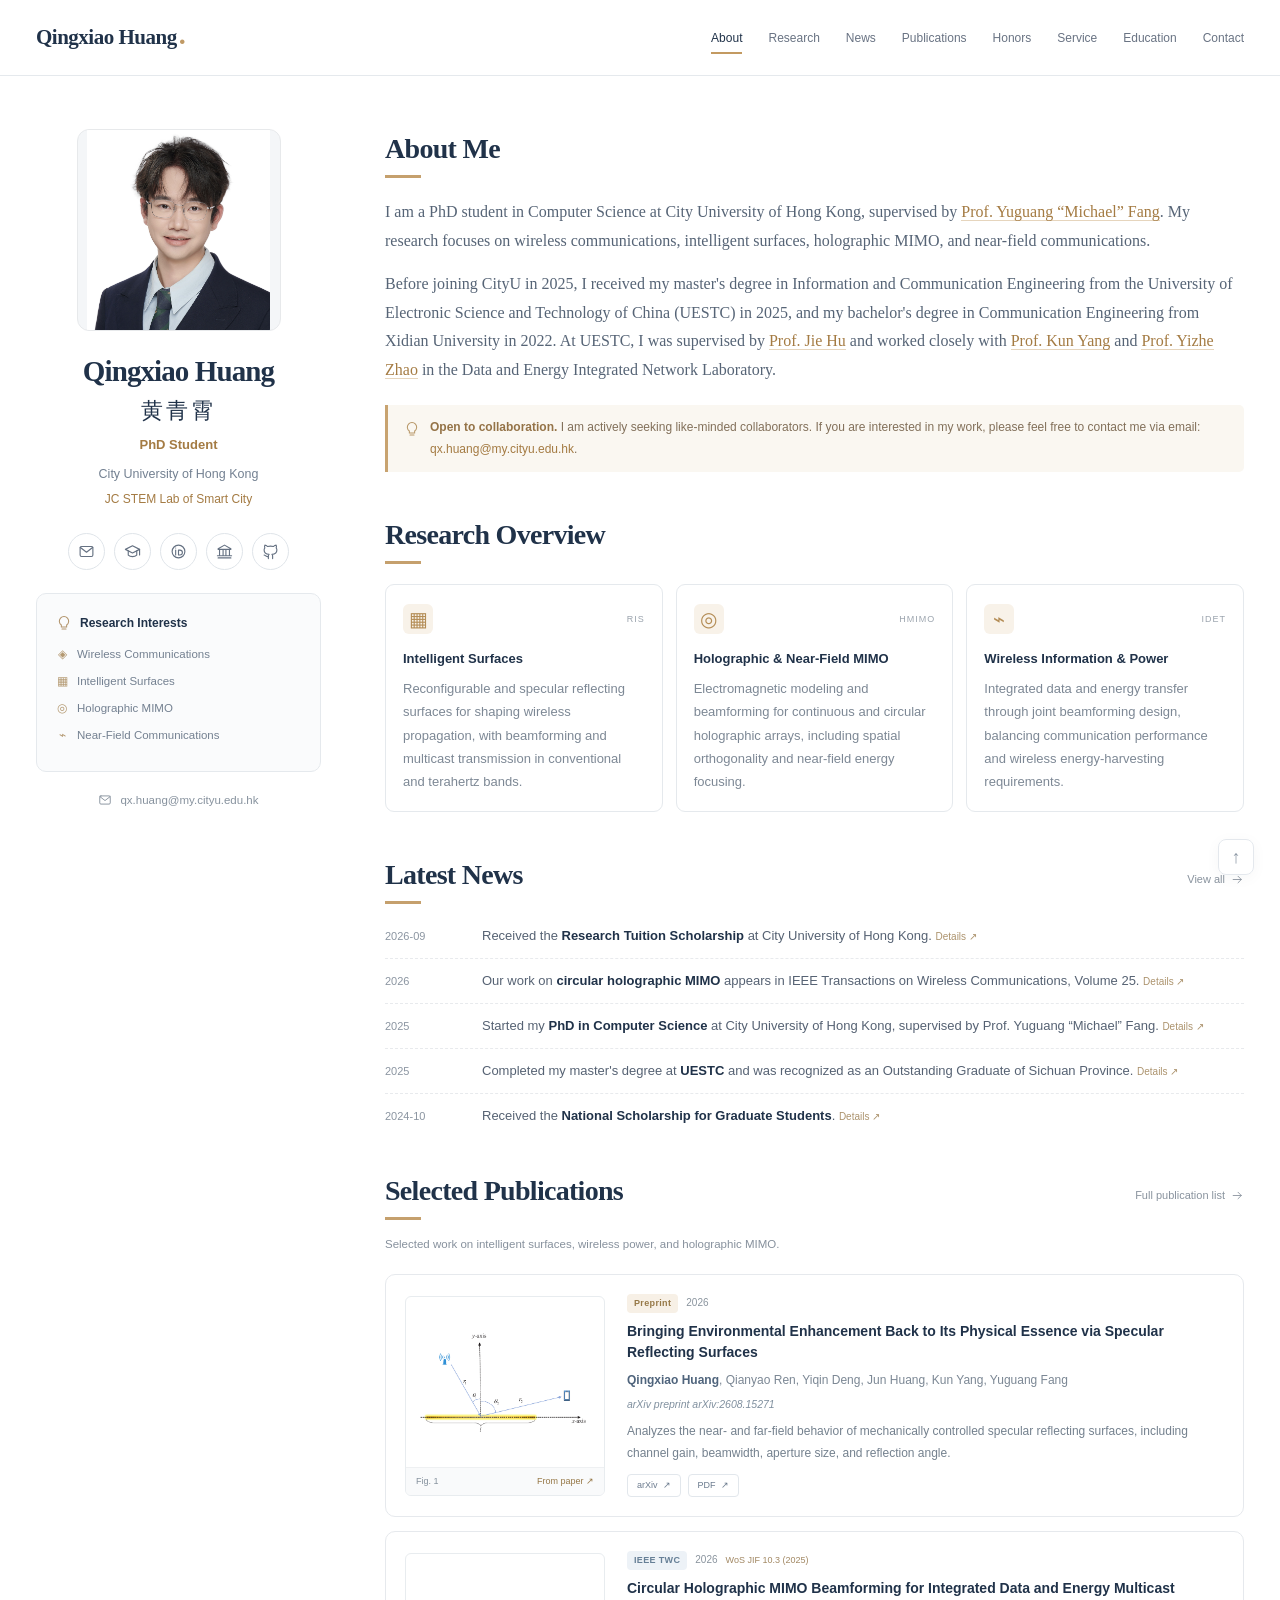
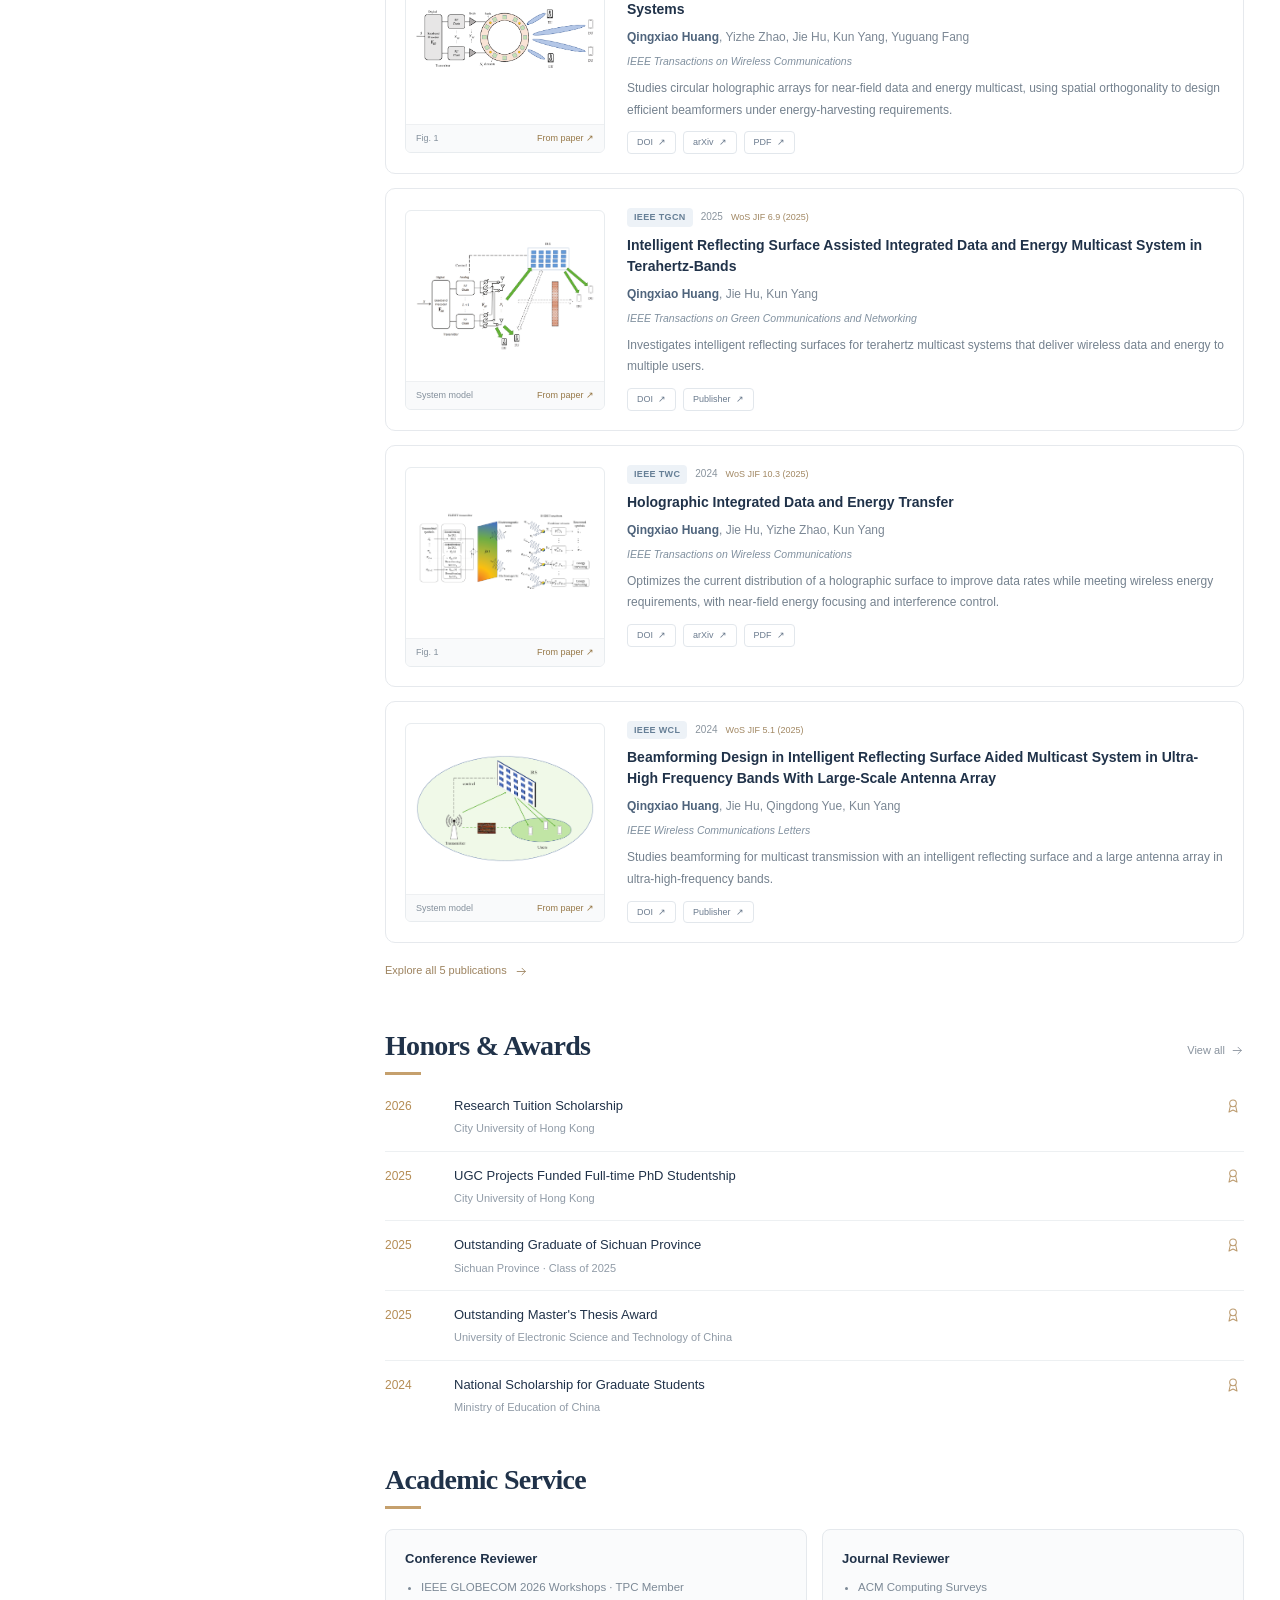
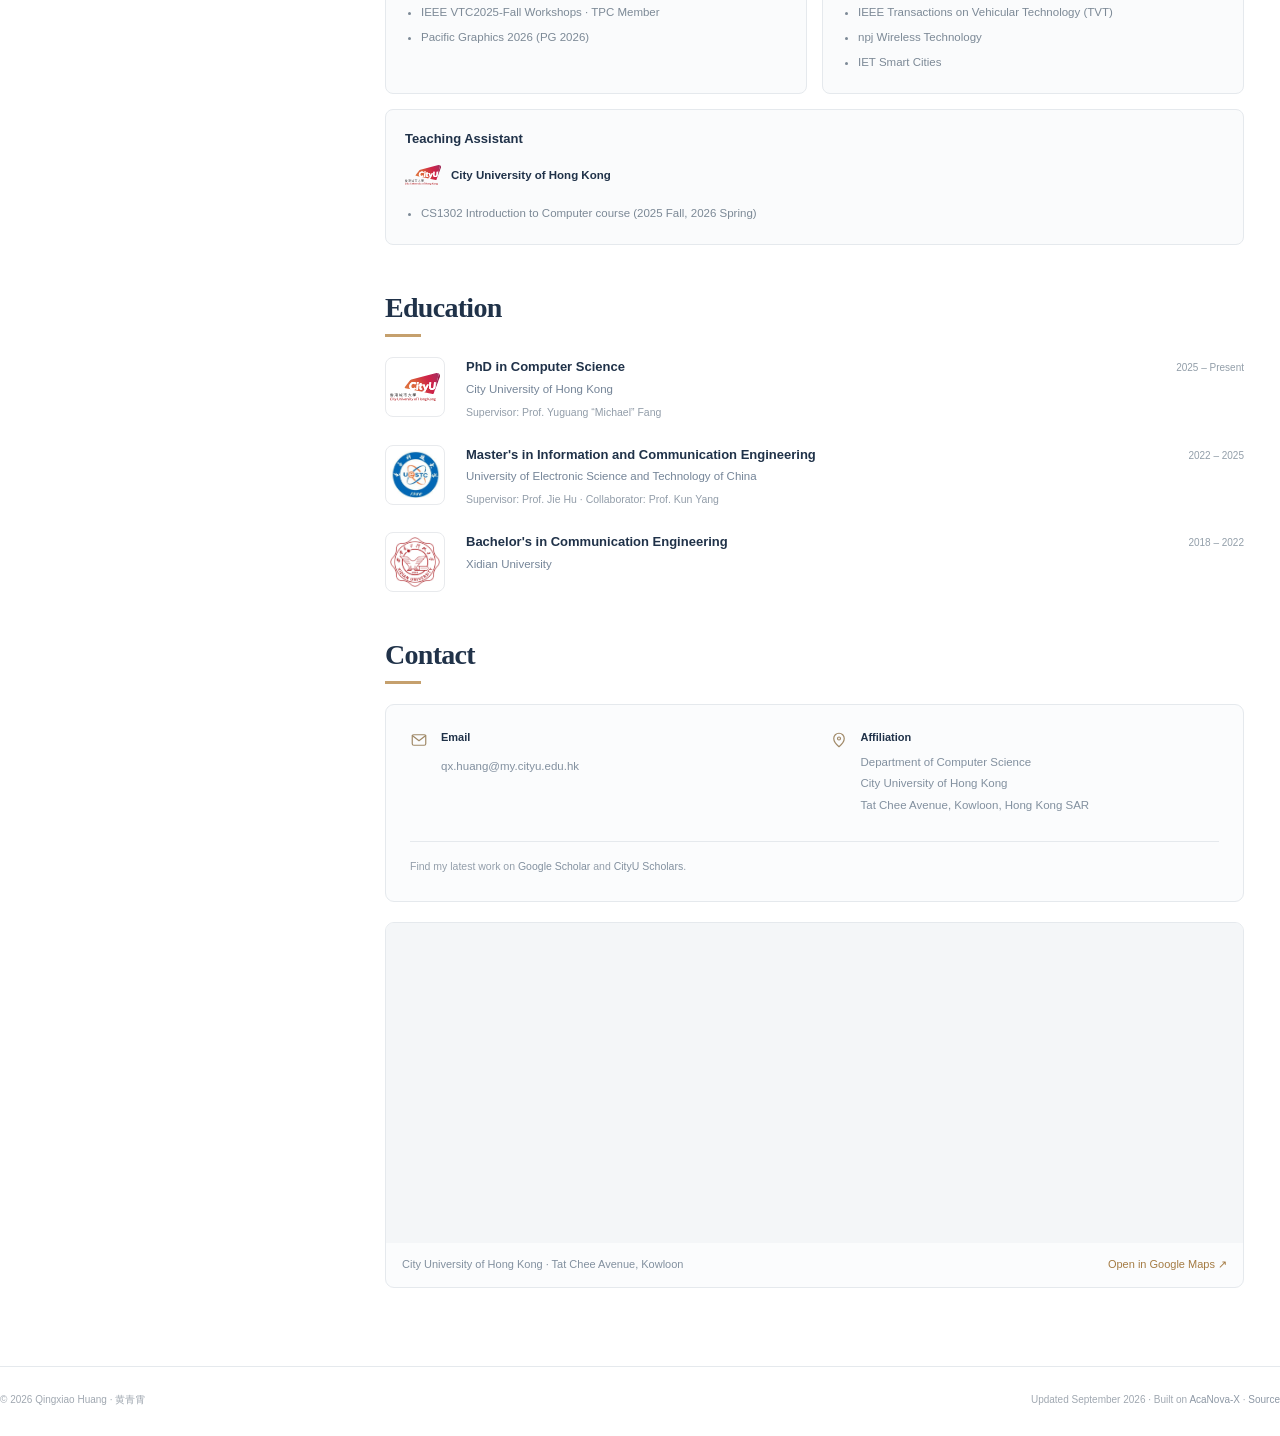
==== commit 2daf69cb: "Use Intelligent Surfaces in research interests" ====
--- a/index.html
+++ b/index.html
@@ -1,4 +1,4 @@
-<!DOCTYPE html><html lang="en"><head><meta charset="UTF-8"><meta name="viewport" content="width=device-width, initial-scale=1"><title>Academic Homepage | Qingxiao Huang</title><meta name="description" content="Qingxiao Huang (黄青霄), PhD student at City University of Hong Kong. Research in wireless communications, RIS, holographic MIMO, and near-field communications."><meta name="author" content="Qingxiao Huang"><meta name="theme-color" content="#21334a"><link rel="canonical" href="https://qxhuang0322.github.io/"><meta property="og:type" content="website"><meta property="og:title" content="Academic Homepage | Qingxiao Huang"><meta property="og:description" content="Qingxiao Huang (黄青霄), PhD student at City University of Hong Kong. Research in wireless communications, RIS, holographic MIMO, and near-field communications."><meta property="og:url" content="https://qxhuang0322.github.io/"><meta property="og:image" content="https://qxhuang0322.github.io/assets/profile.jpg?v=036603b367a6"><meta name="twitter:card" content="summary"><link rel="icon" href="assets/favicon.svg" type="image/svg+xml"><link rel="stylesheet" href="styles.css?v=dd47621b2169"><script src="script.js?v=1776202261d4" defer></script><script type="application/ld+json">{"@context":"https://schema.org","@type":"Person","name":"Qingxiao Huang","alternateName":"黄青霄","url":"https://qxhuang0322.github.io","image":"https://qxhuang0322.github.io/assets/profile.jpg?v=036603b367a6","jobTitle":"PhD Student","affiliation":{"@type":"CollegeOrUniversity","name":"City University of Hong Kong"},"sameAs":["https://scholar.google.com/citations?user=7lqItBkAAAAJ&hl=en","https://orcid.org/0009-0005-3883-5112","https://scholars.cityu.edu.hk/en/persons/qhuang279/","https://github.com/qxhuang0322"],"knowsAbout":["Wireless Communications","Reconfigurable Intelligent Surfaces","Holographic MIMO","Near-Field Communications"]}</script></head><body><a class="skip-link" href="#main-content">Skip to content</a><header class="top-nav"><div class="nav-inner"><a class="brand" href="./" aria-label="Qingxiao Huang, home">Qingxiao Huang<span class="brand-dot">.</span></a><button class="menu-toggle" aria-label="Open navigation" aria-expanded="false" aria-controls="main-nav"><svg class="icon" viewBox="0 0 24 24" fill="none" stroke="currentColor" stroke-width="1.6" stroke-linecap="round" stroke-linejoin="round" aria-hidden="true"><path d="M4 6h16M4 12h16M4 18h16"/></svg></button><nav id="main-nav" aria-label="Main navigation"><a href="#about">About</a><a href="#research">Research</a><a href="#news">News</a><a href="#publications">Publications</a><a href="#honors">Honors</a><a href="#service">Service</a><a href="#education">Education</a><a href="#contact">Contact</a></nav></div></header><main class="layout" id="main-content"><aside class="profile-column"><div class="profile-card"><img class="portrait" src="assets/profile.jpg?v=036603b367a6" width="2894" height="3176" alt="Portrait of Qingxiao Huang" fetchpriority="high"><h1>Qingxiao Huang<span lang="zh-Hans">黄青霄</span></h1><p class="profile-role">PhD Student</p><p class="profile-affiliation"><a href="https://www.cityu.edu.hk/" target="_blank" rel="noopener noreferrer">City University of Hong Kong</a></p><p class="profile-lab"><a href="https://jcstemlab-smartcity.github.io/" target="_blank" rel="noopener noreferrer">JC STEM Lab of Smart City</a></p><div class="social-links"><a class="social-link" href="mailto:qx.huang@my.cityu.edu.hk" aria-label="Email" title="Email"><svg class="icon" viewBox="0 0 24 24" fill="none" stroke="currentColor" stroke-width="1.6" stroke-linecap="round" stroke-linejoin="round" aria-hidden="true"><rect x="3" y="5" width="18" height="14" rx="2"/><path d="m3 6 9 7 9-7"/></svg><span class="social-tooltip">Email</span></a><a class="social-link" href="https://scholar.google.com/citations?user=7lqItBkAAAAJ&amp;hl=en" aria-label="Google Scholar" title="Google Scholar" target="_blank" rel="noopener noreferrer"><svg class="icon" viewBox="0 0 24 24" fill="none" stroke="currentColor" stroke-width="1.6" stroke-linecap="round" stroke-linejoin="round" aria-hidden="true"><path d="m2 9 10-5 10 5-10 5Z"/><path d="M6 11v6c3 3 9 3 12 0v-6M22 9v8"/></svg><span class="social-tooltip">Google Scholar</span></a><a class="social-link" href="https://orcid.org/0009-0005-3883-5112" aria-label="ORCID" title="ORCID" target="_blank" rel="noopener noreferrer"><svg class="icon" viewBox="0 0 24 24" fill="none" stroke="currentColor" stroke-width="1.6" stroke-linecap="round" stroke-linejoin="round" aria-hidden="true"><circle cx="12" cy="12" r="9"/><path d="M8 10v7m4-7h2a3.5 3.5 0 0 1 0 7h-2ZM8 7h.01"/></svg><span class="social-tooltip">ORCID</span></a><a class="social-link" href="https://scholars.cityu.edu.hk/en/persons/qhuang279/" aria-label="CityU Scholars" title="CityU Scholars" target="_blank" rel="noopener noreferrer"><svg class="icon" viewBox="0 0 24 24" fill="none" stroke="currentColor" stroke-width="1.6" stroke-linecap="round" stroke-linejoin="round" aria-hidden="true"><path d="m3 8 9-5 9 5M3 9h18M3 21h18M5 10v8m5-8v8m4-8v8m5-8v8M2 18h20"/></svg><span class="social-tooltip">CityU Scholars</span></a><a class="social-link" href="https://github.com/qxhuang0322" aria-label="GitHub" title="GitHub" target="_blank" rel="noopener noreferrer"><svg class="icon" viewBox="0 0 24 24" fill="none" stroke="currentColor" stroke-width="1.6" stroke-linecap="round" stroke-linejoin="round" aria-hidden="true"><path d="M9 19c-4 1-4-2-6-2m12 5v-4a3 3 0 0 0-1-2c4 0 7-2 7-6a5 5 0 0 0-1-3 5 5 0 0 0 0-4s-2 0-4 2a13 13 0 0 0-8 0C6 3 4 3 4 3a5 5 0 0 0 0 4 5 5 0 0 0-1 3c0 4 3 6 7 6a3 3 0 0 0-1 2v4"/></svg><span class="social-tooltip">GitHub</span></a></div><div class="interests"><h2><svg class="icon" viewBox="0 0 24 24" fill="none" stroke="currentColor" stroke-width="1.6" stroke-linecap="round" stroke-linejoin="round" aria-hidden="true"><path d="M8 17v-2a7 7 0 1 1 8 0v2m-8 1h8m-7 3h6"/></svg> Research Interests</h2><ul><li><span class="interest-mark" aria-hidden="true">◈</span>Wireless Communications</li><li><span class="interest-mark" aria-hidden="true">▦</span>Reconfigurable Intelligent Surfaces</li><li><span class="interest-mark" aria-hidden="true">◎</span>Holographic MIMO</li><li><span class="interest-mark" aria-hidden="true">⌁</span>Near-Field Communications</li></ul></div><a class="profile-email" href="mailto:qx.huang@my.cityu.edu.hk"><svg class="icon" viewBox="0 0 24 24" fill="none" stroke="currentColor" stroke-width="1.6" stroke-linecap="round" stroke-linejoin="round" aria-hidden="true"><rect x="3" y="5" width="18" height="14" rx="2"/><path d="m3 6 9 7 9-7"/></svg>qx.huang@my.cityu.edu.hk</a></div></aside><div class="main-column">
+<!DOCTYPE html><html lang="en"><head><meta charset="UTF-8"><meta name="viewport" content="width=device-width, initial-scale=1"><title>Academic Homepage | Qingxiao Huang</title><meta name="description" content="Qingxiao Huang (黄青霄), PhD student at City University of Hong Kong. Research in wireless communications, RIS, holographic MIMO, and near-field communications."><meta name="author" content="Qingxiao Huang"><meta name="theme-color" content="#21334a"><link rel="canonical" href="https://qxhuang0322.github.io/"><meta property="og:type" content="website"><meta property="og:title" content="Academic Homepage | Qingxiao Huang"><meta property="og:description" content="Qingxiao Huang (黄青霄), PhD student at City University of Hong Kong. Research in wireless communications, RIS, holographic MIMO, and near-field communications."><meta property="og:url" content="https://qxhuang0322.github.io/"><meta property="og:image" content="https://qxhuang0322.github.io/assets/profile.jpg?v=036603b367a6"><meta name="twitter:card" content="summary"><link rel="icon" href="assets/favicon.svg" type="image/svg+xml"><link rel="stylesheet" href="styles.css?v=dd47621b2169"><script src="script.js?v=1776202261d4" defer></script><script type="application/ld+json">{"@context":"https://schema.org","@type":"Person","name":"Qingxiao Huang","alternateName":"黄青霄","url":"https://qxhuang0322.github.io","image":"https://qxhuang0322.github.io/assets/profile.jpg?v=036603b367a6","jobTitle":"PhD Student","affiliation":{"@type":"CollegeOrUniversity","name":"City University of Hong Kong"},"sameAs":["https://scholar.google.com/citations?user=7lqItBkAAAAJ&hl=en","https://orcid.org/0009-0005-3883-5112","https://scholars.cityu.edu.hk/en/persons/qhuang279/","https://github.com/qxhuang0322"],"knowsAbout":["Wireless Communications","Intelligent Surfaces","Holographic MIMO","Near-Field Communications"]}</script></head><body><a class="skip-link" href="#main-content">Skip to content</a><header class="top-nav"><div class="nav-inner"><a class="brand" href="./" aria-label="Qingxiao Huang, home">Qingxiao Huang<span class="brand-dot">.</span></a><button class="menu-toggle" aria-label="Open navigation" aria-expanded="false" aria-controls="main-nav"><svg class="icon" viewBox="0 0 24 24" fill="none" stroke="currentColor" stroke-width="1.6" stroke-linecap="round" stroke-linejoin="round" aria-hidden="true"><path d="M4 6h16M4 12h16M4 18h16"/></svg></button><nav id="main-nav" aria-label="Main navigation"><a href="#about">About</a><a href="#research">Research</a><a href="#news">News</a><a href="#publications">Publications</a><a href="#honors">Honors</a><a href="#service">Service</a><a href="#education">Education</a><a href="#contact">Contact</a></nav></div></header><main class="layout" id="main-content"><aside class="profile-column"><div class="profile-card"><img class="portrait" src="assets/profile.jpg?v=036603b367a6" width="2894" height="3176" alt="Portrait of Qingxiao Huang" fetchpriority="high"><h1>Qingxiao Huang<span lang="zh-Hans">黄青霄</span></h1><p class="profile-role">PhD Student</p><p class="profile-affiliation"><a href="https://www.cityu.edu.hk/" target="_blank" rel="noopener noreferrer">City University of Hong Kong</a></p><p class="profile-lab"><a href="https://jcstemlab-smartcity.github.io/" target="_blank" rel="noopener noreferrer">JC STEM Lab of Smart City</a></p><div class="social-links"><a class="social-link" href="mailto:qx.huang@my.cityu.edu.hk" aria-label="Email" title="Email"><svg class="icon" viewBox="0 0 24 24" fill="none" stroke="currentColor" stroke-width="1.6" stroke-linecap="round" stroke-linejoin="round" aria-hidden="true"><rect x="3" y="5" width="18" height="14" rx="2"/><path d="m3 6 9 7 9-7"/></svg><span class="social-tooltip">Email</span></a><a class="social-link" href="https://scholar.google.com/citations?user=7lqItBkAAAAJ&amp;hl=en" aria-label="Google Scholar" title="Google Scholar" target="_blank" rel="noopener noreferrer"><svg class="icon" viewBox="0 0 24 24" fill="none" stroke="currentColor" stroke-width="1.6" stroke-linecap="round" stroke-linejoin="round" aria-hidden="true"><path d="m2 9 10-5 10 5-10 5Z"/><path d="M6 11v6c3 3 9 3 12 0v-6M22 9v8"/></svg><span class="social-tooltip">Google Scholar</span></a><a class="social-link" href="https://orcid.org/0009-0005-3883-5112" aria-label="ORCID" title="ORCID" target="_blank" rel="noopener noreferrer"><svg class="icon" viewBox="0 0 24 24" fill="none" stroke="currentColor" stroke-width="1.6" stroke-linecap="round" stroke-linejoin="round" aria-hidden="true"><circle cx="12" cy="12" r="9"/><path d="M8 10v7m4-7h2a3.5 3.5 0 0 1 0 7h-2ZM8 7h.01"/></svg><span class="social-tooltip">ORCID</span></a><a class="social-link" href="https://scholars.cityu.edu.hk/en/persons/qhuang279/" aria-label="CityU Scholars" title="CityU Scholars" target="_blank" rel="noopener noreferrer"><svg class="icon" viewBox="0 0 24 24" fill="none" stroke="currentColor" stroke-width="1.6" stroke-linecap="round" stroke-linejoin="round" aria-hidden="true"><path d="m3 8 9-5 9 5M3 9h18M3 21h18M5 10v8m5-8v8m4-8v8m5-8v8M2 18h20"/></svg><span class="social-tooltip">CityU Scholars</span></a><a class="social-link" href="https://github.com/qxhuang0322" aria-label="GitHub" title="GitHub" target="_blank" rel="noopener noreferrer"><svg class="icon" viewBox="0 0 24 24" fill="none" stroke="currentColor" stroke-width="1.6" stroke-linecap="round" stroke-linejoin="round" aria-hidden="true"><path d="M9 19c-4 1-4-2-6-2m12 5v-4a3 3 0 0 0-1-2c4 0 7-2 7-6a5 5 0 0 0-1-3 5 5 0 0 0 0-4s-2 0-4 2a13 13 0 0 0-8 0C6 3 4 3 4 3a5 5 0 0 0 0 4 5 5 0 0 0-1 3c0 4 3 6 7 6a3 3 0 0 0-1 2v4"/></svg><span class="social-tooltip">GitHub</span></a></div><div class="interests"><h2><svg class="icon" viewBox="0 0 24 24" fill="none" stroke="currentColor" stroke-width="1.6" stroke-linecap="round" stroke-linejoin="round" aria-hidden="true"><path d="M8 17v-2a7 7 0 1 1 8 0v2m-8 1h8m-7 3h6"/></svg> Research Interests</h2><ul><li><span class="interest-mark" aria-hidden="true">◈</span>Wireless Communications</li><li><span class="interest-mark" aria-hidden="true">▦</span>Intelligent Surfaces</li><li><span class="interest-mark" aria-hidden="true">◎</span>Holographic MIMO</li><li><span class="interest-mark" aria-hidden="true">⌁</span>Near-Field Communications</li></ul></div><a class="profile-email" href="mailto:qx.huang@my.cityu.edu.hk"><svg class="icon" viewBox="0 0 24 24" fill="none" stroke="currentColor" stroke-width="1.6" stroke-linecap="round" stroke-linejoin="round" aria-hidden="true"><rect x="3" y="5" width="18" height="14" rx="2"/><path d="m3 6 9 7 9-7"/></svg>qx.huang@my.cityu.edu.hk</a></div></aside><div class="main-column">
  <section id="about" aria-labelledby="about-title"><div class="section-heading"><h2 id="about-title">About Me</h2></div><div class="biography"><p>I am a PhD student in Computer Science at City University of Hong Kong, supervised by <a href="https://www.cs.cityu.edu.hk/~yugufang/">Prof. Yuguang “Michael” Fang</a>. My research focuses on wireless communications, intelligent surfaces, holographic MIMO, and near-field communications.</p><p>Before joining CityU in 2025, I received my master's degree in Information and Communication Engineering from the University of Electronic Science and Technology of China (UESTC) in 2025, and my bachelor's degree in Communication Engineering from Xidian University in 2022. At UESTC, I was supervised by <a href="https://www.sice.uestc.edu.cn/info/1470/11935.htm">Prof. Jie Hu</a> and worked closely with <a href="https://ise.nju.edu.cn/szll/zjzjs/yangkun.htm">Prof. Kun Yang</a> and <a href="https://faculty.uestc.edu.cn/zhaoyizhe1/zh_CN/index.htm">Prof. Yizhe Zhao</a> in the Data and Energy Integrated Network Laboratory.</p></div><div class="collaboration-note"><svg class="icon" viewBox="0 0 24 24" fill="none" stroke="currentColor" stroke-width="1.6" stroke-linecap="round" stroke-linejoin="round" aria-hidden="true"><path d="M8 17v-2a7 7 0 1 1 8 0v2m-8 1h8m-7 3h6"/></svg><p><strong>Open to collaboration.</strong> I am actively seeking like-minded collaborators. If you are interested in my work, please feel free to contact me via email: <a href="mailto:qx.huang@my.cityu.edu.hk">qx.huang@my.cityu.edu.hk</a>.</p></div></section>
  <section id="research" aria-labelledby="research-title"><div class="section-heading"><h2 id="research-title">Research Overview</h2></div><div class="research-grid"><article class="research-card"><div class="research-card-top"><span class="research-symbol" aria-hidden="true">▦</span><span class="research-code">RIS</span></div><h3>Intelligent Surfaces</h3><p>Reconfigurable and specular reflecting surfaces for shaping wireless propagation, with beamforming and multicast transmission in conventional and terahertz bands.</p></article><article class="research-card"><div class="research-card-top"><span class="research-symbol" aria-hidden="true">◎</span><span class="research-code">HMIMO</span></div><h3>Holographic & Near-Field MIMO</h3><p>Electromagnetic modeling and beamforming for continuous and circular holographic arrays, including spatial orthogonality and near-field energy focusing.</p></article><article class="research-card"><div class="research-card-top"><span class="research-symbol" aria-hidden="true">⌁</span><span class="research-code">IDET</span></div><h3>Wireless Information & Power</h3><p>Integrated data and energy transfer through joint beamforming design, balancing communication performance and wireless energy-harvesting requirements.</p></article></div></section>
  <section id="news" aria-labelledby="news-title"><div class="section-heading"><h2 id="news-title">Latest News</h2><a class="view-link" href="pages/all-news.html">View all <svg class="icon" viewBox="0 0 24 24" fill="none" stroke="currentColor" stroke-width="1.6" stroke-linecap="round" stroke-linejoin="round" aria-hidden="true"><path d="M4 12h15m-6-6 6 6-6 6"/></svg></a></div><ol class="news-list"><li><time>2026-09</time><div>Received the <strong>Research Tuition Scholarship</strong> at City University of Hong Kong. <a href="https://jcstemlab-smartcity.github.io/" class="inline-source" target="_blank" rel="noopener noreferrer">Details ↗</a></div></li><li><time>2026</time><div>Our work on <strong>circular holographic MIMO</strong> appears in IEEE Transactions on Wireless Communications, Volume 25. <a href="https://doi.org/10.1109/TWC.2025.3620886" class="inline-source" target="_blank" rel="noopener noreferrer">Details ↗</a></div></li><li><time>2025</time><div>Started my <strong>PhD in Computer Science</strong> at City University of Hong Kong, supervised by Prof. Yuguang “Michael” Fang. <a href="https://scholars.cityu.edu.hk/en/persons/qhuang279/" class="inline-source" target="_blank" rel="noopener noreferrer">Details ↗</a></div></li><li><time>2025</time><div>Completed my master's degree at <strong>UESTC</strong> and was recognized as an Outstanding Graduate of Sichuan Province. <a href="https://scholars.cityu.edu.hk/en/persons/qhuang279/" class="inline-source" target="_blank" rel="noopener noreferrer">Details ↗</a></div></li><li><time>2024-10</time><div>Received the <strong>National Scholarship for Graduate Students</strong>. <a href="https://scholars.cityu.edu.hk/en/persons/qhuang279/" class="inline-source" target="_blank" rel="noopener noreferrer">Details ↗</a></div></li></ol></section>
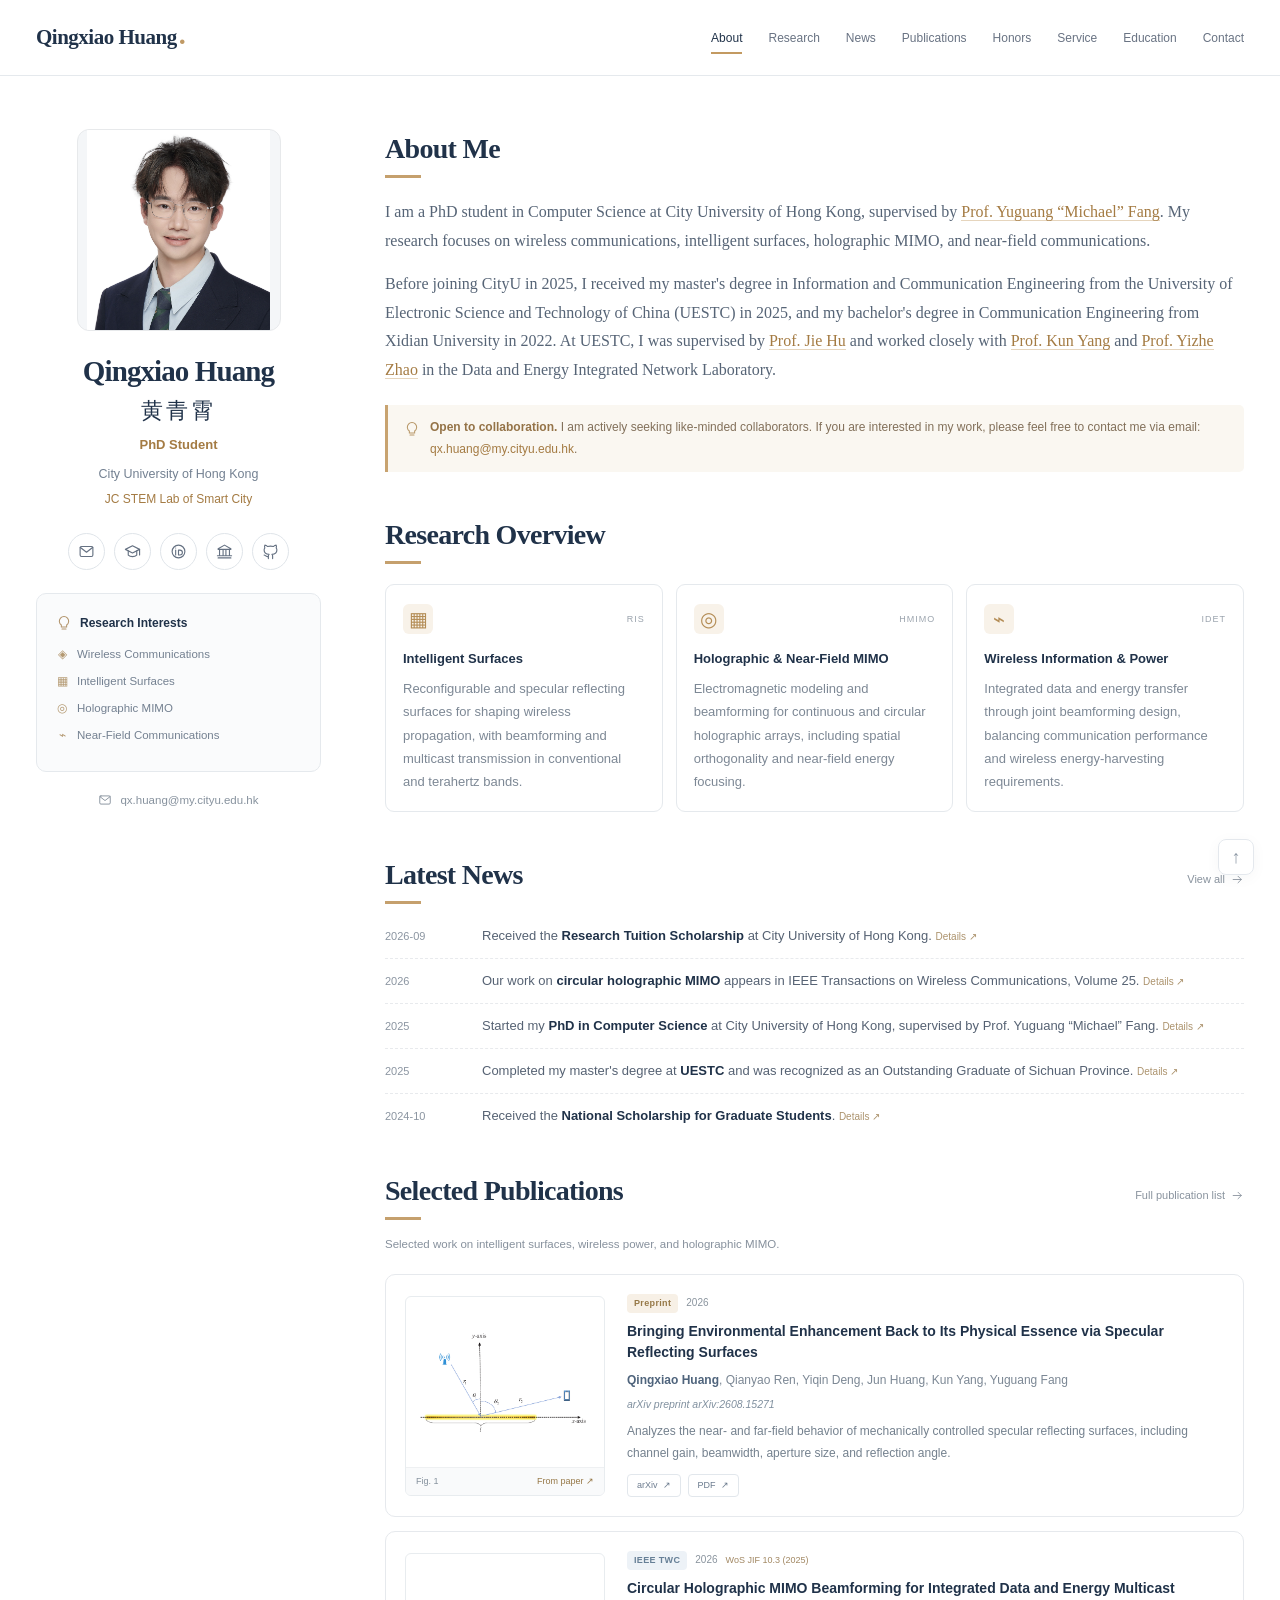
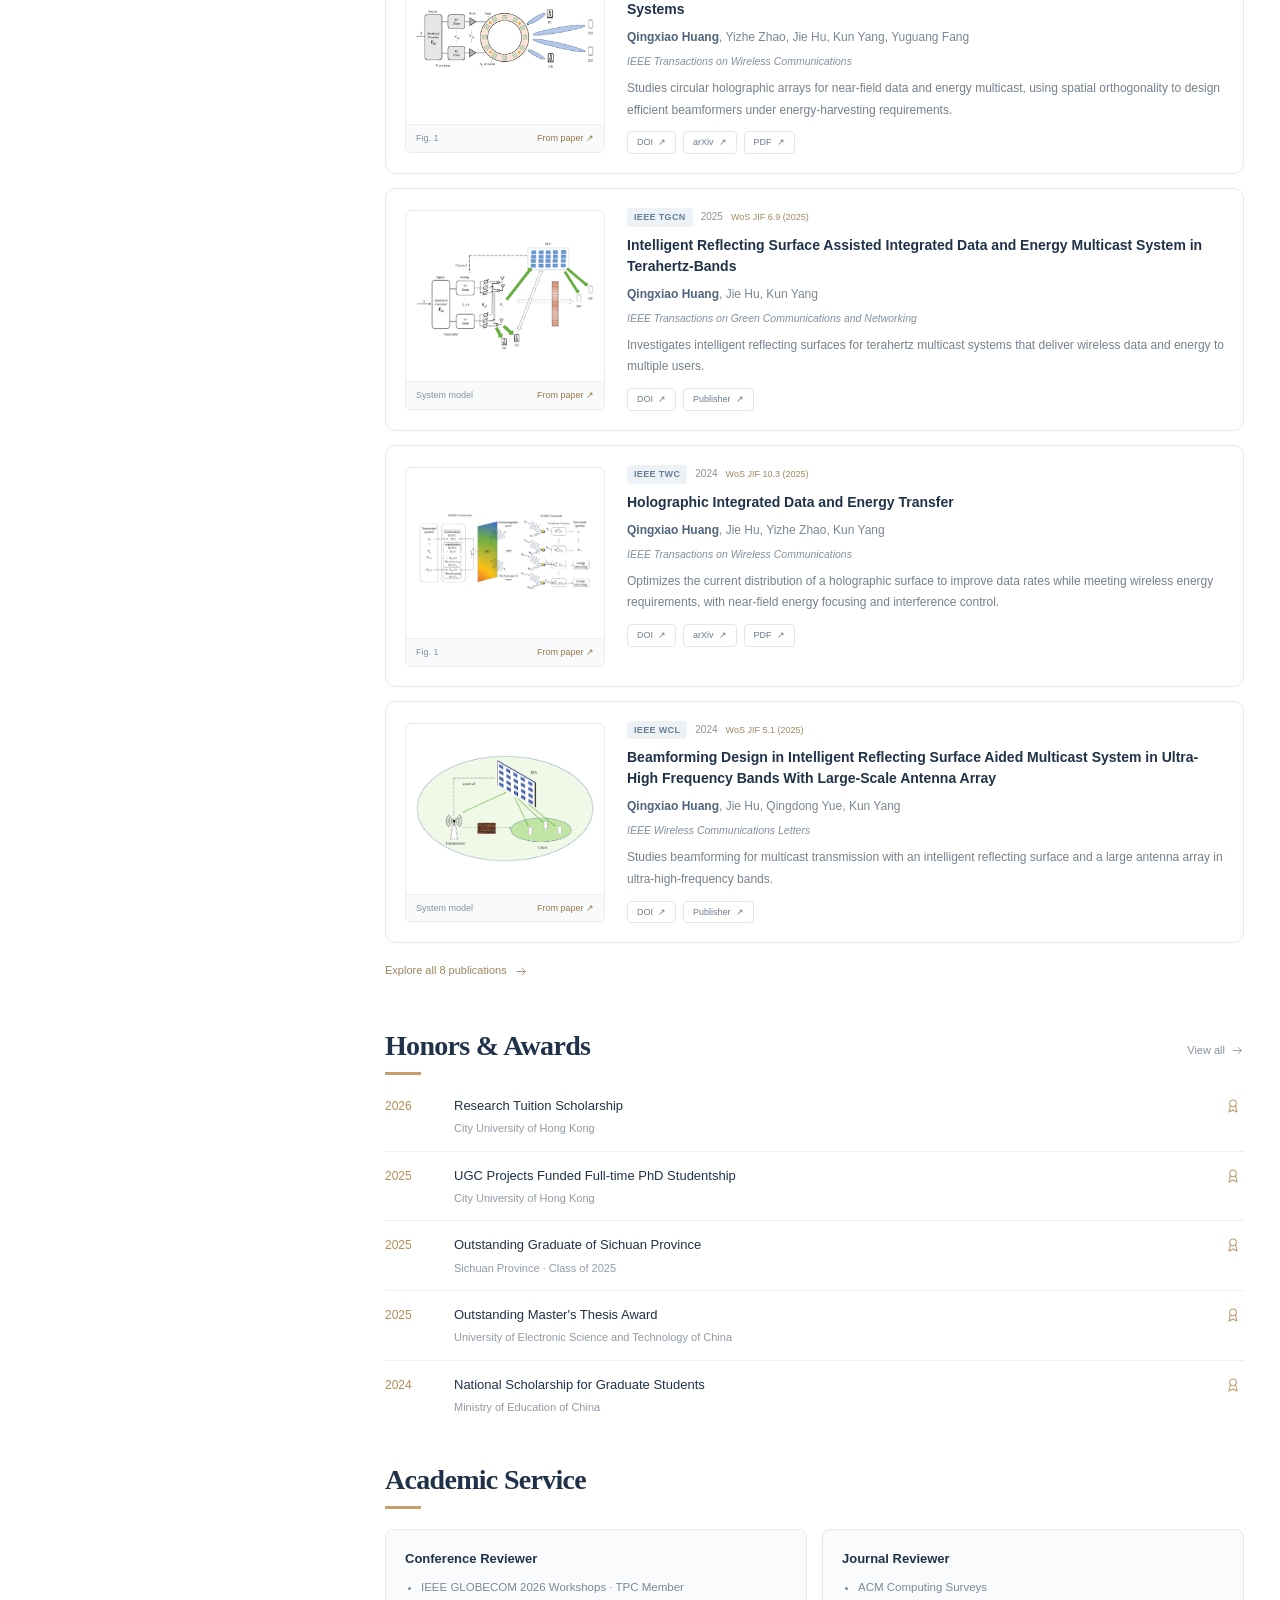
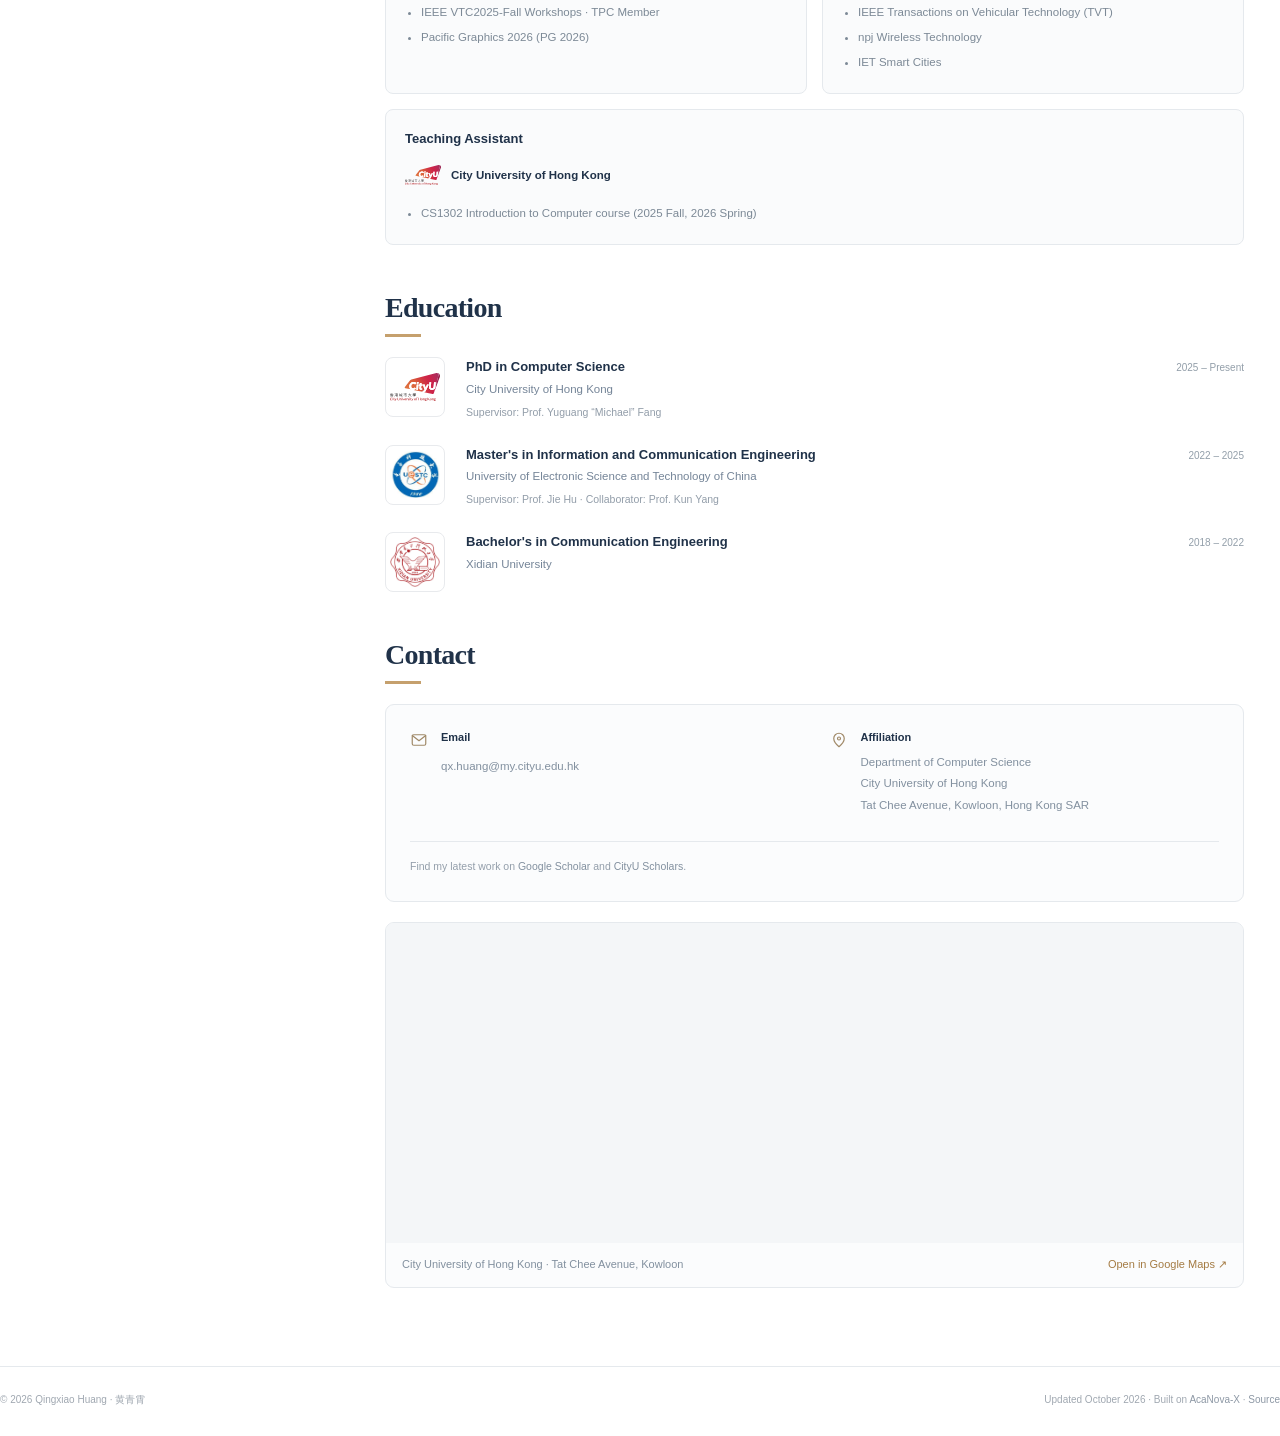
==== commit 6539e7e0: "List all coauthored papers as text citations" ====
--- a/index.html
+++ b/index.html
@@ -1,9 +1,9 @@
-<!DOCTYPE html><html lang="en"><head><meta charset="UTF-8"><meta name="viewport" content="width=device-width, initial-scale=1"><title>Academic Homepage | Qingxiao Huang</title><meta name="description" content="Qingxiao Huang (黄青霄), PhD student at City University of Hong Kong. Research in wireless communications, RIS, holographic MIMO, and near-field communications."><meta name="author" content="Qingxiao Huang"><meta name="theme-color" content="#21334a"><link rel="canonical" href="https://qxhuang0322.github.io/"><meta property="og:type" content="website"><meta property="og:title" content="Academic Homepage | Qingxiao Huang"><meta property="og:description" content="Qingxiao Huang (黄青霄), PhD student at City University of Hong Kong. Research in wireless communications, RIS, holographic MIMO, and near-field communications."><meta property="og:url" content="https://qxhuang0322.github.io/"><meta property="og:image" content="https://qxhuang0322.github.io/assets/profile.jpg?v=036603b367a6"><meta name="twitter:card" content="summary"><link rel="icon" href="assets/favicon.svg" type="image/svg+xml"><link rel="stylesheet" href="styles.css?v=dd47621b2169"><script src="script.js?v=1776202261d4" defer></script><script type="application/ld+json">{"@context":"https://schema.org","@type":"Person","name":"Qingxiao Huang","alternateName":"黄青霄","url":"https://qxhuang0322.github.io","image":"https://qxhuang0322.github.io/assets/profile.jpg?v=036603b367a6","jobTitle":"PhD Student","affiliation":{"@type":"CollegeOrUniversity","name":"City University of Hong Kong"},"sameAs":["https://scholar.google.com/citations?user=7lqItBkAAAAJ&hl=en","https://orcid.org/0009-0005-3883-5112","https://scholars.cityu.edu.hk/en/persons/qhuang279/","https://github.com/qxhuang0322"],"knowsAbout":["Wireless Communications","Intelligent Surfaces","Holographic MIMO","Near-Field Communications"]}</script></head><body><a class="skip-link" href="#main-content">Skip to content</a><header class="top-nav"><div class="nav-inner"><a class="brand" href="./" aria-label="Qingxiao Huang, home">Qingxiao Huang<span class="brand-dot">.</span></a><button class="menu-toggle" aria-label="Open navigation" aria-expanded="false" aria-controls="main-nav"><svg class="icon" viewBox="0 0 24 24" fill="none" stroke="currentColor" stroke-width="1.6" stroke-linecap="round" stroke-linejoin="round" aria-hidden="true"><path d="M4 6h16M4 12h16M4 18h16"/></svg></button><nav id="main-nav" aria-label="Main navigation"><a href="#about">About</a><a href="#research">Research</a><a href="#news">News</a><a href="#publications">Publications</a><a href="#honors">Honors</a><a href="#service">Service</a><a href="#education">Education</a><a href="#contact">Contact</a></nav></div></header><main class="layout" id="main-content"><aside class="profile-column"><div class="profile-card"><img class="portrait" src="assets/profile.jpg?v=036603b367a6" width="2894" height="3176" alt="Portrait of Qingxiao Huang" fetchpriority="high"><h1>Qingxiao Huang<span lang="zh-Hans">黄青霄</span></h1><p class="profile-role">PhD Student</p><p class="profile-affiliation"><a href="https://www.cityu.edu.hk/" target="_blank" rel="noopener noreferrer">City University of Hong Kong</a></p><p class="profile-lab"><a href="https://jcstemlab-smartcity.github.io/" target="_blank" rel="noopener noreferrer">JC STEM Lab of Smart City</a></p><div class="social-links"><a class="social-link" href="mailto:qx.huang@my.cityu.edu.hk" aria-label="Email" title="Email"><svg class="icon" viewBox="0 0 24 24" fill="none" stroke="currentColor" stroke-width="1.6" stroke-linecap="round" stroke-linejoin="round" aria-hidden="true"><rect x="3" y="5" width="18" height="14" rx="2"/><path d="m3 6 9 7 9-7"/></svg><span class="social-tooltip">Email</span></a><a class="social-link" href="https://scholar.google.com/citations?user=7lqItBkAAAAJ&amp;hl=en" aria-label="Google Scholar" title="Google Scholar" target="_blank" rel="noopener noreferrer"><svg class="icon" viewBox="0 0 24 24" fill="none" stroke="currentColor" stroke-width="1.6" stroke-linecap="round" stroke-linejoin="round" aria-hidden="true"><path d="m2 9 10-5 10 5-10 5Z"/><path d="M6 11v6c3 3 9 3 12 0v-6M22 9v8"/></svg><span class="social-tooltip">Google Scholar</span></a><a class="social-link" href="https://orcid.org/0009-0005-3883-5112" aria-label="ORCID" title="ORCID" target="_blank" rel="noopener noreferrer"><svg class="icon" viewBox="0 0 24 24" fill="none" stroke="currentColor" stroke-width="1.6" stroke-linecap="round" stroke-linejoin="round" aria-hidden="true"><circle cx="12" cy="12" r="9"/><path d="M8 10v7m4-7h2a3.5 3.5 0 0 1 0 7h-2ZM8 7h.01"/></svg><span class="social-tooltip">ORCID</span></a><a class="social-link" href="https://scholars.cityu.edu.hk/en/persons/qhuang279/" aria-label="CityU Scholars" title="CityU Scholars" target="_blank" rel="noopener noreferrer"><svg class="icon" viewBox="0 0 24 24" fill="none" stroke="currentColor" stroke-width="1.6" stroke-linecap="round" stroke-linejoin="round" aria-hidden="true"><path d="m3 8 9-5 9 5M3 9h18M3 21h18M5 10v8m5-8v8m4-8v8m5-8v8M2 18h20"/></svg><span class="social-tooltip">CityU Scholars</span></a><a class="social-link" href="https://github.com/qxhuang0322" aria-label="GitHub" title="GitHub" target="_blank" rel="noopener noreferrer"><svg class="icon" viewBox="0 0 24 24" fill="none" stroke="currentColor" stroke-width="1.6" stroke-linecap="round" stroke-linejoin="round" aria-hidden="true"><path d="M9 19c-4 1-4-2-6-2m12 5v-4a3 3 0 0 0-1-2c4 0 7-2 7-6a5 5 0 0 0-1-3 5 5 0 0 0 0-4s-2 0-4 2a13 13 0 0 0-8 0C6 3 4 3 4 3a5 5 0 0 0 0 4 5 5 0 0 0-1 3c0 4 3 6 7 6a3 3 0 0 0-1 2v4"/></svg><span class="social-tooltip">GitHub</span></a></div><div class="interests"><h2><svg class="icon" viewBox="0 0 24 24" fill="none" stroke="currentColor" stroke-width="1.6" stroke-linecap="round" stroke-linejoin="round" aria-hidden="true"><path d="M8 17v-2a7 7 0 1 1 8 0v2m-8 1h8m-7 3h6"/></svg> Research Interests</h2><ul><li><span class="interest-mark" aria-hidden="true">◈</span>Wireless Communications</li><li><span class="interest-mark" aria-hidden="true">▦</span>Intelligent Surfaces</li><li><span class="interest-mark" aria-hidden="true">◎</span>Holographic MIMO</li><li><span class="interest-mark" aria-hidden="true">⌁</span>Near-Field Communications</li></ul></div><a class="profile-email" href="mailto:qx.huang@my.cityu.edu.hk"><svg class="icon" viewBox="0 0 24 24" fill="none" stroke="currentColor" stroke-width="1.6" stroke-linecap="round" stroke-linejoin="round" aria-hidden="true"><rect x="3" y="5" width="18" height="14" rx="2"/><path d="m3 6 9 7 9-7"/></svg>qx.huang@my.cityu.edu.hk</a></div></aside><div class="main-column">
+<!DOCTYPE html><html lang="en"><head><meta charset="UTF-8"><meta name="viewport" content="width=device-width, initial-scale=1"><title>Academic Homepage | Qingxiao Huang</title><meta name="description" content="Qingxiao Huang (黄青霄), PhD student at City University of Hong Kong. Research in wireless communications, RIS, holographic MIMO, and near-field communications."><meta name="author" content="Qingxiao Huang"><meta name="theme-color" content="#21334a"><link rel="canonical" href="https://qxhuang0322.github.io/"><meta property="og:type" content="website"><meta property="og:title" content="Academic Homepage | Qingxiao Huang"><meta property="og:description" content="Qingxiao Huang (黄青霄), PhD student at City University of Hong Kong. Research in wireless communications, RIS, holographic MIMO, and near-field communications."><meta property="og:url" content="https://qxhuang0322.github.io/"><meta property="og:image" content="https://qxhuang0322.github.io/assets/profile.jpg?v=036603b367a6"><meta name="twitter:card" content="summary"><link rel="icon" href="assets/favicon.svg" type="image/svg+xml"><link rel="stylesheet" href="styles.css?v=ae20f70242d0"><script src="script.js?v=1776202261d4" defer></script><script type="application/ld+json">{"@context":"https://schema.org","@type":"Person","name":"Qingxiao Huang","alternateName":"黄青霄","url":"https://qxhuang0322.github.io","image":"https://qxhuang0322.github.io/assets/profile.jpg?v=036603b367a6","jobTitle":"PhD Student","affiliation":{"@type":"CollegeOrUniversity","name":"City University of Hong Kong"},"sameAs":["https://scholar.google.com/citations?user=7lqItBkAAAAJ&hl=en","https://orcid.org/0009-0005-3883-5112","https://scholars.cityu.edu.hk/en/persons/qhuang279/","https://github.com/qxhuang0322"],"knowsAbout":["Wireless Communications","Intelligent Surfaces","Holographic MIMO","Near-Field Communications"]}</script></head><body><a class="skip-link" href="#main-content">Skip to content</a><header class="top-nav"><div class="nav-inner"><a class="brand" href="./" aria-label="Qingxiao Huang, home">Qingxiao Huang<span class="brand-dot">.</span></a><button class="menu-toggle" aria-label="Open navigation" aria-expanded="false" aria-controls="main-nav"><svg class="icon" viewBox="0 0 24 24" fill="none" stroke="currentColor" stroke-width="1.6" stroke-linecap="round" stroke-linejoin="round" aria-hidden="true"><path d="M4 6h16M4 12h16M4 18h16"/></svg></button><nav id="main-nav" aria-label="Main navigation"><a href="#about">About</a><a href="#research">Research</a><a href="#news">News</a><a href="#publications">Publications</a><a href="#honors">Honors</a><a href="#service">Service</a><a href="#education">Education</a><a href="#contact">Contact</a></nav></div></header><main class="layout" id="main-content"><aside class="profile-column"><div class="profile-card"><img class="portrait" src="assets/profile.jpg?v=036603b367a6" width="2894" height="3176" alt="Portrait of Qingxiao Huang" fetchpriority="high"><h1>Qingxiao Huang<span lang="zh-Hans">黄青霄</span></h1><p class="profile-role">PhD Student</p><p class="profile-affiliation"><a href="https://www.cityu.edu.hk/" target="_blank" rel="noopener noreferrer">City University of Hong Kong</a></p><p class="profile-lab"><a href="https://jcstemlab-smartcity.github.io/" target="_blank" rel="noopener noreferrer">JC STEM Lab of Smart City</a></p><div class="social-links"><a class="social-link" href="mailto:qx.huang@my.cityu.edu.hk" aria-label="Email" title="Email"><svg class="icon" viewBox="0 0 24 24" fill="none" stroke="currentColor" stroke-width="1.6" stroke-linecap="round" stroke-linejoin="round" aria-hidden="true"><rect x="3" y="5" width="18" height="14" rx="2"/><path d="m3 6 9 7 9-7"/></svg><span class="social-tooltip">Email</span></a><a class="social-link" href="https://scholar.google.com/citations?user=7lqItBkAAAAJ&amp;hl=en" aria-label="Google Scholar" title="Google Scholar" target="_blank" rel="noopener noreferrer"><svg class="icon" viewBox="0 0 24 24" fill="none" stroke="currentColor" stroke-width="1.6" stroke-linecap="round" stroke-linejoin="round" aria-hidden="true"><path d="m2 9 10-5 10 5-10 5Z"/><path d="M6 11v6c3 3 9 3 12 0v-6M22 9v8"/></svg><span class="social-tooltip">Google Scholar</span></a><a class="social-link" href="https://orcid.org/0009-0005-3883-5112" aria-label="ORCID" title="ORCID" target="_blank" rel="noopener noreferrer"><svg class="icon" viewBox="0 0 24 24" fill="none" stroke="currentColor" stroke-width="1.6" stroke-linecap="round" stroke-linejoin="round" aria-hidden="true"><circle cx="12" cy="12" r="9"/><path d="M8 10v7m4-7h2a3.5 3.5 0 0 1 0 7h-2ZM8 7h.01"/></svg><span class="social-tooltip">ORCID</span></a><a class="social-link" href="https://scholars.cityu.edu.hk/en/persons/qhuang279/" aria-label="CityU Scholars" title="CityU Scholars" target="_blank" rel="noopener noreferrer"><svg class="icon" viewBox="0 0 24 24" fill="none" stroke="currentColor" stroke-width="1.6" stroke-linecap="round" stroke-linejoin="round" aria-hidden="true"><path d="m3 8 9-5 9 5M3 9h18M3 21h18M5 10v8m5-8v8m4-8v8m5-8v8M2 18h20"/></svg><span class="social-tooltip">CityU Scholars</span></a><a class="social-link" href="https://github.com/qxhuang0322" aria-label="GitHub" title="GitHub" target="_blank" rel="noopener noreferrer"><svg class="icon" viewBox="0 0 24 24" fill="none" stroke="currentColor" stroke-width="1.6" stroke-linecap="round" stroke-linejoin="round" aria-hidden="true"><path d="M9 19c-4 1-4-2-6-2m12 5v-4a3 3 0 0 0-1-2c4 0 7-2 7-6a5 5 0 0 0-1-3 5 5 0 0 0 0-4s-2 0-4 2a13 13 0 0 0-8 0C6 3 4 3 4 3a5 5 0 0 0 0 4 5 5 0 0 0-1 3c0 4 3 6 7 6a3 3 0 0 0-1 2v4"/></svg><span class="social-tooltip">GitHub</span></a></div><div class="interests"><h2><svg class="icon" viewBox="0 0 24 24" fill="none" stroke="currentColor" stroke-width="1.6" stroke-linecap="round" stroke-linejoin="round" aria-hidden="true"><path d="M8 17v-2a7 7 0 1 1 8 0v2m-8 1h8m-7 3h6"/></svg> Research Interests</h2><ul><li><span class="interest-mark" aria-hidden="true">◈</span>Wireless Communications</li><li><span class="interest-mark" aria-hidden="true">▦</span>Intelligent Surfaces</li><li><span class="interest-mark" aria-hidden="true">◎</span>Holographic MIMO</li><li><span class="interest-mark" aria-hidden="true">⌁</span>Near-Field Communications</li></ul></div><a class="profile-email" href="mailto:qx.huang@my.cityu.edu.hk"><svg class="icon" viewBox="0 0 24 24" fill="none" stroke="currentColor" stroke-width="1.6" stroke-linecap="round" stroke-linejoin="round" aria-hidden="true"><rect x="3" y="5" width="18" height="14" rx="2"/><path d="m3 6 9 7 9-7"/></svg>qx.huang@my.cityu.edu.hk</a></div></aside><div class="main-column">
  <section id="about" aria-labelledby="about-title"><div class="section-heading"><h2 id="about-title">About Me</h2></div><div class="biography"><p>I am a PhD student in Computer Science at City University of Hong Kong, supervised by <a href="https://www.cs.cityu.edu.hk/~yugufang/">Prof. Yuguang “Michael” Fang</a>. My research focuses on wireless communications, intelligent surfaces, holographic MIMO, and near-field communications.</p><p>Before joining CityU in 2025, I received my master's degree in Information and Communication Engineering from the University of Electronic Science and Technology of China (UESTC) in 2025, and my bachelor's degree in Communication Engineering from Xidian University in 2022. At UESTC, I was supervised by <a href="https://www.sice.uestc.edu.cn/info/1470/11935.htm">Prof. Jie Hu</a> and worked closely with <a href="https://ise.nju.edu.cn/szll/zjzjs/yangkun.htm">Prof. Kun Yang</a> and <a href="https://faculty.uestc.edu.cn/zhaoyizhe1/zh_CN/index.htm">Prof. Yizhe Zhao</a> in the Data and Energy Integrated Network Laboratory.</p></div><div class="collaboration-note"><svg class="icon" viewBox="0 0 24 24" fill="none" stroke="currentColor" stroke-width="1.6" stroke-linecap="round" stroke-linejoin="round" aria-hidden="true"><path d="M8 17v-2a7 7 0 1 1 8 0v2m-8 1h8m-7 3h6"/></svg><p><strong>Open to collaboration.</strong> I am actively seeking like-minded collaborators. If you are interested in my work, please feel free to contact me via email: <a href="mailto:qx.huang@my.cityu.edu.hk">qx.huang@my.cityu.edu.hk</a>.</p></div></section>
  <section id="research" aria-labelledby="research-title"><div class="section-heading"><h2 id="research-title">Research Overview</h2></div><div class="research-grid"><article class="research-card"><div class="research-card-top"><span class="research-symbol" aria-hidden="true">▦</span><span class="research-code">RIS</span></div><h3>Intelligent Surfaces</h3><p>Reconfigurable and specular reflecting surfaces for shaping wireless propagation, with beamforming and multicast transmission in conventional and terahertz bands.</p></article><article class="research-card"><div class="research-card-top"><span class="research-symbol" aria-hidden="true">◎</span><span class="research-code">HMIMO</span></div><h3>Holographic & Near-Field MIMO</h3><p>Electromagnetic modeling and beamforming for continuous and circular holographic arrays, including spatial orthogonality and near-field energy focusing.</p></article><article class="research-card"><div class="research-card-top"><span class="research-symbol" aria-hidden="true">⌁</span><span class="research-code">IDET</span></div><h3>Wireless Information & Power</h3><p>Integrated data and energy transfer through joint beamforming design, balancing communication performance and wireless energy-harvesting requirements.</p></article></div></section>
  <section id="news" aria-labelledby="news-title"><div class="section-heading"><h2 id="news-title">Latest News</h2><a class="view-link" href="pages/all-news.html">View all <svg class="icon" viewBox="0 0 24 24" fill="none" stroke="currentColor" stroke-width="1.6" stroke-linecap="round" stroke-linejoin="round" aria-hidden="true"><path d="M4 12h15m-6-6 6 6-6 6"/></svg></a></div><ol class="news-list"><li><time>2026-09</time><div>Received the <strong>Research Tuition Scholarship</strong> at City University of Hong Kong. <a href="https://jcstemlab-smartcity.github.io/" class="inline-source" target="_blank" rel="noopener noreferrer">Details ↗</a></div></li><li><time>2026</time><div>Our work on <strong>circular holographic MIMO</strong> appears in IEEE Transactions on Wireless Communications, Volume 25. <a href="https://doi.org/10.1109/TWC.2025.3620886" class="inline-source" target="_blank" rel="noopener noreferrer">Details ↗</a></div></li><li><time>2025</time><div>Started my <strong>PhD in Computer Science</strong> at City University of Hong Kong, supervised by Prof. Yuguang “Michael” Fang. <a href="https://scholars.cityu.edu.hk/en/persons/qhuang279/" class="inline-source" target="_blank" rel="noopener noreferrer">Details ↗</a></div></li><li><time>2025</time><div>Completed my master's degree at <strong>UESTC</strong> and was recognized as an Outstanding Graduate of Sichuan Province. <a href="https://scholars.cityu.edu.hk/en/persons/qhuang279/" class="inline-source" target="_blank" rel="noopener noreferrer">Details ↗</a></div></li><li><time>2024-10</time><div>Received the <strong>National Scholarship for Graduate Students</strong>. <a href="https://scholars.cityu.edu.hk/en/persons/qhuang279/" class="inline-source" target="_blank" rel="noopener noreferrer">Details ↗</a></div></li></ol></section>
- <section id="publications" aria-labelledby="publications-title"><div class="section-heading"><h2 id="publications-title">Selected Publications</h2><a class="view-link" href="pages/all-publications.html">Full publication list <svg class="icon" viewBox="0 0 24 24" fill="none" stroke="currentColor" stroke-width="1.6" stroke-linecap="round" stroke-linejoin="round" aria-hidden="true"><path d="M4 12h15m-6-6 6 6-6 6"/></svg></a></div><p class="section-intro">Selected work on intelligent surfaces, wireless power, and holographic MIMO.</p><div class="publications-list"><article class="publication" data-status="preprint" data-search="bringing environmental enhancement back to its physical essence via specular reflecting surfaces qingxiao huang qianyao ren yiqin deng jun huang kun yang yuguang fang arxiv preprint arxiv:2608.15271 2026"><figure class="paper-art"><a class="paper-figure-link" href="assets/publications/srs-physical-essence-2026.png" target="_blank" rel="noopener noreferrer" aria-label="Open original figure from Bringing Environmental Enhancement Back to Its Physical Essence via Specular Reflecting Surfaces"><img src="assets/publications/srs-physical-essence-2026.png" alt="Original planar system diagram showing a transmitter and receiver linked through a specular reflecting surface, with propagation distances and reflection angles." loading="lazy" decoding="async"></a><figcaption><span>Fig. 1</span><a href="https://arxiv.org/html/2608.15271v1#S2.F1" target="_blank" rel="noopener noreferrer">From paper ↗</a></figcaption></figure><div class="paper-body"><div class="paper-meta"><span class="venue-badge preprint">Preprint</span><span>2026</span></div><h3><a href="https://arxiv.org/abs/2608.15271" target="_blank" rel="noopener noreferrer">Bringing Environmental Enhancement Back to Its Physical Essence via Specular Reflecting Surfaces</a></h3><p class="paper-authors"><strong>Qingxiao Huang</strong>, Qianyao Ren, Yiqin Deng, Jun Huang, Kun Yang, Yuguang Fang</p><p class="paper-venue">arXiv preprint arXiv:2608.15271</p><p class="paper-summary">Analyzes the near- and far-field behavior of mechanically controlled specular reflecting surfaces, including channel gain, beamwidth, aperture size, and reflection angle.</p><div class="paper-links"><a href="https://arxiv.org/abs/2608.15271" class="paper-link" target="_blank" rel="noopener noreferrer">arXiv <span aria-hidden="true">↗</span></a><a href="https://arxiv.org/pdf/2608.15271" class="paper-link" target="_blank" rel="noopener noreferrer">PDF <span aria-hidden="true">↗</span></a></div></div></article><article class="publication" data-status="published" data-search="circular holographic mimo beamforming for integrated data and energy multicast systems qingxiao huang yizhe zhao jie hu kun yang yuguang fang ieee transactions on wireless communications 2026"><figure class="paper-art"><a class="paper-figure-link" href="assets/publications/circular-hmimo-2026.png" target="_blank" rel="noopener noreferrer" aria-label="Open original figure from Circular Holographic MIMO Beamforming for Integrated Data and Energy Multicast Systems"><img src="assets/publications/circular-hmimo-2026.png" alt="Original circular holographic MIMO system diagram showing a digital baseband precoder, RF chains, ring-shaped antenna array, and data and energy users." loading="lazy" decoding="async"></a><figcaption><span>Fig. 1</span><a href="https://arxiv.org/html/2507.05057v1#S1.F1" target="_blank" rel="noopener noreferrer">From paper ↗</a></figcaption></figure><div class="paper-body"><div class="paper-meta"><span class="venue-badge">IEEE TWC</span><span>2026</span><a href="https://open.ieee.org/wp-content/uploads/IEEE-Title-List-August-2026.pdf#page=3" class="impact-factor" target="_blank" rel="noopener noreferrer">WoS JIF 10.3 (2025)</a></div><h3><a href="https://doi.org/10.1109/TWC.2025.3620886" target="_blank" rel="noopener noreferrer">Circular Holographic MIMO Beamforming for Integrated Data and Energy Multicast Systems</a></h3><p class="paper-authors"><strong>Qingxiao Huang</strong>, Yizhe Zhao, Jie Hu, Kun Yang, Yuguang Fang</p><p class="paper-venue">IEEE Transactions on Wireless Communications</p><p class="paper-summary">Studies circular holographic arrays for near-field data and energy multicast, using spatial orthogonality to design efficient beamformers under energy-harvesting requirements.</p><div class="paper-links"><a href="https://doi.org/10.1109/TWC.2025.3620886" class="paper-link" target="_blank" rel="noopener noreferrer">DOI <span aria-hidden="true">↗</span></a><a href="https://arxiv.org/abs/2507.05057" class="paper-link" target="_blank" rel="noopener noreferrer">arXiv <span aria-hidden="true">↗</span></a><a href="https://arxiv.org/pdf/2507.05057" class="paper-link" target="_blank" rel="noopener noreferrer">PDF <span aria-hidden="true">↗</span></a></div></div></article><article class="publication" data-status="published" data-search="intelligent reflecting surface assisted integrated data and energy multicast system in terahertz-bands qingxiao huang jie hu kun yang ieee transactions on green communications and networking 2025"><figure class="paper-art"><a class="paper-figure-link" href="assets/publications/irs-idem-thz-2025.png" target="_blank" rel="noopener noreferrer" aria-label="Open original figure from Intelligent Reflecting Surface Assisted Integrated Data and Energy Multicast System in Terahertz-Bands"><img src="assets/publications/irs-idem-thz-2025.png" alt="Original system diagram of IRS-assisted integrated data and energy multicast, showing digital and analog beamforming at the transmitter, an intelligent reflecting surface, data users, and energy users." loading="lazy" decoding="async"></a><figcaption><span>System model</span><a href="https://doi.org/10.1109/TGCN.2024.3415030" target="_blank" rel="noopener noreferrer">From paper ↗</a></figcaption></figure><div class="paper-body"><div class="paper-meta"><span class="venue-badge">IEEE TGCN</span><span>2025</span><a href="https://open.ieee.org/wp-content/uploads/IEEE-Title-List-August-2026.pdf#page=2" class="impact-factor" target="_blank" rel="noopener noreferrer">WoS JIF 6.9 (2025)</a></div><h3><a href="https://doi.org/10.1109/TGCN.2024.3415030" target="_blank" rel="noopener noreferrer">Intelligent Reflecting Surface Assisted Integrated Data and Energy Multicast System in Terahertz-Bands</a></h3><p class="paper-authors"><strong>Qingxiao Huang</strong>, Jie Hu, Kun Yang</p><p class="paper-venue">IEEE Transactions on Green Communications and Networking</p><p class="paper-summary">Investigates intelligent reflecting surfaces for terahertz multicast systems that deliver wireless data and energy to multiple users.</p><div class="paper-links"><a href="https://doi.org/10.1109/TGCN.2024.3415030" class="paper-link" target="_blank" rel="noopener noreferrer">DOI <span aria-hidden="true">↗</span></a><a href="https://ieeexplore.ieee.org/document/10559446/" class="paper-link" target="_blank" rel="noopener noreferrer">Publisher <span aria-hidden="true">↗</span></a></div></div></article><article class="publication" data-status="published" data-search="holographic integrated data and energy transfer qingxiao huang jie hu yizhe zhao kun yang ieee transactions on wireless communications 2024"><figure class="paper-art"><a class="paper-figure-link" href="assets/publications/holographic-idet-2024.png" target="_blank" rel="noopener noreferrer" aria-label="Open original figure from Holographic Integrated Data and Energy Transfer"><img src="assets/publications/holographic-idet-2024.png" alt="Original holographic integrated data and energy transfer system diagram showing data and energy beamformers, a continuous transmitting surface, and receiver combining and energy harvesting." loading="lazy" decoding="async"></a><figcaption><span>Fig. 1</span><a href="https://arxiv.org/html/2404.04927v1#S2.F1" target="_blank" rel="noopener noreferrer">From paper ↗</a></figcaption></figure><div class="paper-body"><div class="paper-meta"><span class="venue-badge">IEEE TWC</span><span>2024</span><a href="https://open.ieee.org/wp-content/uploads/IEEE-Title-List-August-2026.pdf#page=3" class="impact-factor" target="_blank" rel="noopener noreferrer">WoS JIF 10.3 (2025)</a></div><h3><a href="https://doi.org/10.1109/TWC.2024.3477750" target="_blank" rel="noopener noreferrer">Holographic Integrated Data and Energy Transfer</a></h3><p class="paper-authors"><strong>Qingxiao Huang</strong>, Jie Hu, Yizhe Zhao, Kun Yang</p><p class="paper-venue">IEEE Transactions on Wireless Communications</p><p class="paper-summary">Optimizes the current distribution of a holographic surface to improve data rates while meeting wireless energy requirements, with near-field energy focusing and interference control.</p><div class="paper-links"><a href="https://doi.org/10.1109/TWC.2024.3477750" class="paper-link" target="_blank" rel="noopener noreferrer">DOI <span aria-hidden="true">↗</span></a><a href="https://arxiv.org/abs/2404.04927" class="paper-link" target="_blank" rel="noopener noreferrer">arXiv <span aria-hidden="true">↗</span></a><a href="https://arxiv.org/pdf/2404.04927" class="paper-link" target="_blank" rel="noopener noreferrer">PDF <span aria-hidden="true">↗</span></a></div></div></article><article class="publication" data-status="published" data-search="beamforming design in intelligent reflecting surface aided multicast system in ultra-high frequency bands with large-scale antenna array qingxiao huang jie hu qingdong yue kun yang ieee wireless communications letters 2024"><figure class="paper-art"><a class="paper-figure-link" href="assets/publications/irs-multicast-beamforming-2024.png" target="_blank" rel="noopener noreferrer" aria-label="Open original figure from Beamforming Design in Intelligent Reflecting Surface Aided Multicast System in Ultra-High Frequency Bands With Large-Scale Antenna Array"><img src="assets/publications/irs-multicast-beamforming-2024.png" alt="Original multicast system diagram showing a transmitter, an intelligent reflecting surface, a blocked direct path, and a group of users." loading="lazy" decoding="async"></a><figcaption><span>System model</span><a href="https://doi.org/10.1109/LWC.2024.3373494" target="_blank" rel="noopener noreferrer">From paper ↗</a></figcaption></figure><div class="paper-body"><div class="paper-meta"><span class="venue-badge">IEEE WCL</span><span>2024</span><a href="https://open.ieee.org/wp-content/uploads/IEEE-Title-List-August-2026.pdf#page=3" class="impact-factor" target="_blank" rel="noopener noreferrer">WoS JIF 5.1 (2025)</a></div><h3><a href="https://doi.org/10.1109/LWC.2024.3373494" target="_blank" rel="noopener noreferrer">Beamforming Design in Intelligent Reflecting Surface Aided Multicast System in Ultra-High Frequency Bands With Large-Scale Antenna Array</a></h3><p class="paper-authors"><strong>Qingxiao Huang</strong>, Jie Hu, Qingdong Yue, Kun Yang</p><p class="paper-venue">IEEE Wireless Communications Letters</p><p class="paper-summary">Studies beamforming for multicast transmission with an intelligent reflecting surface and a large antenna array in ultra-high-frequency bands.</p><div class="paper-links"><a href="https://doi.org/10.1109/LWC.2024.3373494" class="paper-link" target="_blank" rel="noopener noreferrer">DOI <span aria-hidden="true">↗</span></a><a href="https://ieeexplore.ieee.org/document/10470405/" class="paper-link" target="_blank" rel="noopener noreferrer">Publisher <span aria-hidden="true">↗</span></a></div></div></article></div><a class="text-link" href="pages/all-publications.html">Explore all 5 publications <svg class="icon" viewBox="0 0 24 24" fill="none" stroke="currentColor" stroke-width="1.6" stroke-linecap="round" stroke-linejoin="round" aria-hidden="true"><path d="M4 12h15m-6-6 6 6-6 6"/></svg></a></section>
+ <section id="publications" aria-labelledby="publications-title"><div class="section-heading"><h2 id="publications-title">Selected Publications</h2><a class="view-link" href="pages/all-publications.html">Full publication list <svg class="icon" viewBox="0 0 24 24" fill="none" stroke="currentColor" stroke-width="1.6" stroke-linecap="round" stroke-linejoin="round" aria-hidden="true"><path d="M4 12h15m-6-6 6 6-6 6"/></svg></a></div><p class="section-intro">Selected work on intelligent surfaces, wireless power, and holographic MIMO.</p><div class="publications-list"><article class="publication" data-status="preprint" data-search="bringing environmental enhancement back to its physical essence via specular reflecting surfaces qingxiao huang qianyao ren yiqin deng jun huang kun yang yuguang fang arxiv preprint arxiv:2608.15271 2026"><figure class="paper-art"><a class="paper-figure-link" href="assets/publications/srs-physical-essence-2026.png" target="_blank" rel="noopener noreferrer" aria-label="Open original figure from Bringing Environmental Enhancement Back to Its Physical Essence via Specular Reflecting Surfaces"><img src="assets/publications/srs-physical-essence-2026.png" alt="Original planar system diagram showing a transmitter and receiver linked through a specular reflecting surface, with propagation distances and reflection angles." loading="lazy" decoding="async"></a><figcaption><span>Fig. 1</span><a href="https://arxiv.org/html/2608.15271v1#S2.F1" target="_blank" rel="noopener noreferrer">From paper ↗</a></figcaption></figure><div class="paper-body"><div class="paper-meta"><span class="venue-badge preprint">Preprint</span><span>2026</span></div><h3><a href="https://arxiv.org/abs/2608.15271" target="_blank" rel="noopener noreferrer">Bringing Environmental Enhancement Back to Its Physical Essence via Specular Reflecting Surfaces</a></h3><p class="paper-authors"><strong>Qingxiao Huang</strong>, Qianyao Ren, Yiqin Deng, Jun Huang, Kun Yang, Yuguang Fang</p><p class="paper-venue">arXiv preprint arXiv:2608.15271</p><p class="paper-summary">Analyzes the near- and far-field behavior of mechanically controlled specular reflecting surfaces, including channel gain, beamwidth, aperture size, and reflection angle.</p><div class="paper-links"><a href="https://arxiv.org/abs/2608.15271" class="paper-link" target="_blank" rel="noopener noreferrer">arXiv <span aria-hidden="true">↗</span></a><a href="https://arxiv.org/pdf/2608.15271" class="paper-link" target="_blank" rel="noopener noreferrer">PDF <span aria-hidden="true">↗</span></a></div></div></article><article class="publication" data-status="published" data-search="circular holographic mimo beamforming for integrated data and energy multicast systems qingxiao huang yizhe zhao jie hu kun yang yuguang fang ieee transactions on wireless communications 2026"><figure class="paper-art"><a class="paper-figure-link" href="assets/publications/circular-hmimo-2026.png" target="_blank" rel="noopener noreferrer" aria-label="Open original figure from Circular Holographic MIMO Beamforming for Integrated Data and Energy Multicast Systems"><img src="assets/publications/circular-hmimo-2026.png" alt="Original circular holographic MIMO system diagram showing a digital baseband precoder, RF chains, ring-shaped antenna array, and data and energy users." loading="lazy" decoding="async"></a><figcaption><span>Fig. 1</span><a href="https://arxiv.org/html/2507.05057v1#S1.F1" target="_blank" rel="noopener noreferrer">From paper ↗</a></figcaption></figure><div class="paper-body"><div class="paper-meta"><span class="venue-badge">IEEE TWC</span><span>2026</span><a href="https://open.ieee.org/wp-content/uploads/IEEE-Title-List-August-2026.pdf#page=3" class="impact-factor" target="_blank" rel="noopener noreferrer">WoS JIF 10.3 (2025)</a></div><h3><a href="https://doi.org/10.1109/TWC.2025.3620886" target="_blank" rel="noopener noreferrer">Circular Holographic MIMO Beamforming for Integrated Data and Energy Multicast Systems</a></h3><p class="paper-authors"><strong>Qingxiao Huang</strong>, Yizhe Zhao, Jie Hu, Kun Yang, Yuguang Fang</p><p class="paper-venue">IEEE Transactions on Wireless Communications</p><p class="paper-summary">Studies circular holographic arrays for near-field data and energy multicast, using spatial orthogonality to design efficient beamformers under energy-harvesting requirements.</p><div class="paper-links"><a href="https://doi.org/10.1109/TWC.2025.3620886" class="paper-link" target="_blank" rel="noopener noreferrer">DOI <span aria-hidden="true">↗</span></a><a href="https://arxiv.org/abs/2507.05057" class="paper-link" target="_blank" rel="noopener noreferrer">arXiv <span aria-hidden="true">↗</span></a><a href="https://arxiv.org/pdf/2507.05057" class="paper-link" target="_blank" rel="noopener noreferrer">PDF <span aria-hidden="true">↗</span></a></div></div></article><article class="publication" data-status="published" data-search="intelligent reflecting surface assisted integrated data and energy multicast system in terahertz-bands qingxiao huang jie hu kun yang ieee transactions on green communications and networking 2025"><figure class="paper-art"><a class="paper-figure-link" href="assets/publications/irs-idem-thz-2025.png" target="_blank" rel="noopener noreferrer" aria-label="Open original figure from Intelligent Reflecting Surface Assisted Integrated Data and Energy Multicast System in Terahertz-Bands"><img src="assets/publications/irs-idem-thz-2025.png" alt="Original system diagram of IRS-assisted integrated data and energy multicast, showing digital and analog beamforming at the transmitter, an intelligent reflecting surface, data users, and energy users." loading="lazy" decoding="async"></a><figcaption><span>System model</span><a href="https://doi.org/10.1109/TGCN.2024.3415030" target="_blank" rel="noopener noreferrer">From paper ↗</a></figcaption></figure><div class="paper-body"><div class="paper-meta"><span class="venue-badge">IEEE TGCN</span><span>2025</span><a href="https://open.ieee.org/wp-content/uploads/IEEE-Title-List-August-2026.pdf#page=2" class="impact-factor" target="_blank" rel="noopener noreferrer">WoS JIF 6.9 (2025)</a></div><h3><a href="https://doi.org/10.1109/TGCN.2024.3415030" target="_blank" rel="noopener noreferrer">Intelligent Reflecting Surface Assisted Integrated Data and Energy Multicast System in Terahertz-Bands</a></h3><p class="paper-authors"><strong>Qingxiao Huang</strong>, Jie Hu, Kun Yang</p><p class="paper-venue">IEEE Transactions on Green Communications and Networking</p><p class="paper-summary">Investigates intelligent reflecting surfaces for terahertz multicast systems that deliver wireless data and energy to multiple users.</p><div class="paper-links"><a href="https://doi.org/10.1109/TGCN.2024.3415030" class="paper-link" target="_blank" rel="noopener noreferrer">DOI <span aria-hidden="true">↗</span></a><a href="https://ieeexplore.ieee.org/document/10559446/" class="paper-link" target="_blank" rel="noopener noreferrer">Publisher <span aria-hidden="true">↗</span></a></div></div></article><article class="publication" data-status="published" data-search="holographic integrated data and energy transfer qingxiao huang jie hu yizhe zhao kun yang ieee transactions on wireless communications 2024"><figure class="paper-art"><a class="paper-figure-link" href="assets/publications/holographic-idet-2024.png" target="_blank" rel="noopener noreferrer" aria-label="Open original figure from Holographic Integrated Data and Energy Transfer"><img src="assets/publications/holographic-idet-2024.png" alt="Original holographic integrated data and energy transfer system diagram showing data and energy beamformers, a continuous transmitting surface, and receiver combining and energy harvesting." loading="lazy" decoding="async"></a><figcaption><span>Fig. 1</span><a href="https://arxiv.org/html/2404.04927v1#S2.F1" target="_blank" rel="noopener noreferrer">From paper ↗</a></figcaption></figure><div class="paper-body"><div class="paper-meta"><span class="venue-badge">IEEE TWC</span><span>2024</span><a href="https://open.ieee.org/wp-content/uploads/IEEE-Title-List-August-2026.pdf#page=3" class="impact-factor" target="_blank" rel="noopener noreferrer">WoS JIF 10.3 (2025)</a></div><h3><a href="https://doi.org/10.1109/TWC.2024.3477750" target="_blank" rel="noopener noreferrer">Holographic Integrated Data and Energy Transfer</a></h3><p class="paper-authors"><strong>Qingxiao Huang</strong>, Jie Hu, Yizhe Zhao, Kun Yang</p><p class="paper-venue">IEEE Transactions on Wireless Communications</p><p class="paper-summary">Optimizes the current distribution of a holographic surface to improve data rates while meeting wireless energy requirements, with near-field energy focusing and interference control.</p><div class="paper-links"><a href="https://doi.org/10.1109/TWC.2024.3477750" class="paper-link" target="_blank" rel="noopener noreferrer">DOI <span aria-hidden="true">↗</span></a><a href="https://arxiv.org/abs/2404.04927" class="paper-link" target="_blank" rel="noopener noreferrer">arXiv <span aria-hidden="true">↗</span></a><a href="https://arxiv.org/pdf/2404.04927" class="paper-link" target="_blank" rel="noopener noreferrer">PDF <span aria-hidden="true">↗</span></a></div></div></article><article class="publication" data-status="published" data-search="beamforming design in intelligent reflecting surface aided multicast system in ultra-high frequency bands with large-scale antenna array qingxiao huang jie hu qingdong yue kun yang ieee wireless communications letters 2024"><figure class="paper-art"><a class="paper-figure-link" href="assets/publications/irs-multicast-beamforming-2024.png" target="_blank" rel="noopener noreferrer" aria-label="Open original figure from Beamforming Design in Intelligent Reflecting Surface Aided Multicast System in Ultra-High Frequency Bands With Large-Scale Antenna Array"><img src="assets/publications/irs-multicast-beamforming-2024.png" alt="Original multicast system diagram showing a transmitter, an intelligent reflecting surface, a blocked direct path, and a group of users." loading="lazy" decoding="async"></a><figcaption><span>System model</span><a href="https://doi.org/10.1109/LWC.2024.3373494" target="_blank" rel="noopener noreferrer">From paper ↗</a></figcaption></figure><div class="paper-body"><div class="paper-meta"><span class="venue-badge">IEEE WCL</span><span>2024</span><a href="https://open.ieee.org/wp-content/uploads/IEEE-Title-List-August-2026.pdf#page=3" class="impact-factor" target="_blank" rel="noopener noreferrer">WoS JIF 5.1 (2025)</a></div><h3><a href="https://doi.org/10.1109/LWC.2024.3373494" target="_blank" rel="noopener noreferrer">Beamforming Design in Intelligent Reflecting Surface Aided Multicast System in Ultra-High Frequency Bands With Large-Scale Antenna Array</a></h3><p class="paper-authors"><strong>Qingxiao Huang</strong>, Jie Hu, Qingdong Yue, Kun Yang</p><p class="paper-venue">IEEE Wireless Communications Letters</p><p class="paper-summary">Studies beamforming for multicast transmission with an intelligent reflecting surface and a large antenna array in ultra-high-frequency bands.</p><div class="paper-links"><a href="https://doi.org/10.1109/LWC.2024.3373494" class="paper-link" target="_blank" rel="noopener noreferrer">DOI <span aria-hidden="true">↗</span></a><a href="https://ieeexplore.ieee.org/document/10470405/" class="paper-link" target="_blank" rel="noopener noreferrer">Publisher <span aria-hidden="true">↗</span></a></div></div></article></div><a class="text-link" href="pages/all-publications.html">Explore all 8 publications <svg class="icon" viewBox="0 0 24 24" fill="none" stroke="currentColor" stroke-width="1.6" stroke-linecap="round" stroke-linejoin="round" aria-hidden="true"><path d="M4 12h15m-6-6 6 6-6 6"/></svg></a></section>
  <section id="honors" aria-labelledby="honors-title"><div class="section-heading"><h2 id="honors-title">Honors & Awards</h2><a class="view-link" href="pages/all-honors.html">View all <svg class="icon" viewBox="0 0 24 24" fill="none" stroke="currentColor" stroke-width="1.6" stroke-linecap="round" stroke-linejoin="round" aria-hidden="true"><path d="M4 12h15m-6-6 6 6-6 6"/></svg></a></div><ol class="honors-list"><li><span class="honor-year">2026</span><div><h3><a href="https://scholars.cityu.edu.hk/en/persons/qhuang279/" target="_blank" rel="noopener noreferrer">Research Tuition Scholarship</a></h3><p>City University of Hong Kong</p></div><svg class="icon" viewBox="0 0 24 24" fill="none" stroke="currentColor" stroke-width="1.6" stroke-linecap="round" stroke-linejoin="round" aria-hidden="true"><circle cx="12" cy="8" r="5"/><path d="m8 12-2 9 6-3 6 3-2-9"/></svg></li><li><span class="honor-year">2025</span><div><h3>UGC Projects Funded Full-time PhD Studentship</h3><p>City University of Hong Kong</p></div><svg class="icon" viewBox="0 0 24 24" fill="none" stroke="currentColor" stroke-width="1.6" stroke-linecap="round" stroke-linejoin="round" aria-hidden="true"><circle cx="12" cy="8" r="5"/><path d="m8 12-2 9 6-3 6 3-2-9"/></svg></li><li><span class="honor-year">2025</span><div><h3><a href="https://scholars.cityu.edu.hk/en/persons/qhuang279/" target="_blank" rel="noopener noreferrer">Outstanding Graduate of Sichuan Province</a></h3><p>Sichuan Province · Class of 2025</p></div><svg class="icon" viewBox="0 0 24 24" fill="none" stroke="currentColor" stroke-width="1.6" stroke-linecap="round" stroke-linejoin="round" aria-hidden="true"><circle cx="12" cy="8" r="5"/><path d="m8 12-2 9 6-3 6 3-2-9"/></svg></li><li><span class="honor-year">2025</span><div><h3><a href="https://scholars.cityu.edu.hk/en/persons/qhuang279/" target="_blank" rel="noopener noreferrer">Outstanding Master&#39;s Thesis Award</a></h3><p>University of Electronic Science and Technology of China</p></div><svg class="icon" viewBox="0 0 24 24" fill="none" stroke="currentColor" stroke-width="1.6" stroke-linecap="round" stroke-linejoin="round" aria-hidden="true"><circle cx="12" cy="8" r="5"/><path d="m8 12-2 9 6-3 6 3-2-9"/></svg></li><li><span class="honor-year">2024</span><div><h3><a href="https://scholars.cityu.edu.hk/en/persons/qhuang279/" target="_blank" rel="noopener noreferrer">National Scholarship for Graduate Students</a></h3><p>Ministry of Education of China</p></div><svg class="icon" viewBox="0 0 24 24" fill="none" stroke="currentColor" stroke-width="1.6" stroke-linecap="round" stroke-linejoin="round" aria-hidden="true"><circle cx="12" cy="8" r="5"/><path d="m8 12-2 9 6-3 6 3-2-9"/></svg></li></ol></section>
  <section id="service" aria-labelledby="service-title"><div class="section-heading"><h2 id="service-title">Academic Service</h2></div><div class="service-grid"><article><h3>Conference Reviewer</h3><ul><li>IEEE GLOBECOM 2026 Workshops · TPC Member</li><li>IEEE VTC2025-Fall Workshops · TPC Member</li><li>Pacific Graphics 2026 (PG 2026)</li></ul></article><article><h3>Journal Reviewer</h3><ul><li>ACM Computing Surveys</li><li>IEEE Transactions on Vehicular Technology (TVT)</li><li>npj Wireless Technology</li><li>IET Smart Cities</li></ul></article><article><h3>Teaching Assistant</h3><div class="service-institution"><img src="assets/schools/cityu.svg" alt="City University of Hong Kong logo" loading="lazy"><strong>City University of Hong Kong</strong></div><ul><li>CS1302 Introduction to Computer course (2025 Fall, 2026 Spring)</li></ul></article></div></section>
  <section id="education" aria-labelledby="education-title"><div class="section-heading"><h2 id="education-title">Education</h2></div><ol class="education-list"><li><img class="school-logo" src="assets/schools/cityu.svg" alt="City University of Hong Kong logo" loading="lazy"><div><div class="education-top"><h3>PhD in Computer Science</h3><time>2025 – Present</time></div><p class="institution"><a href="https://www.cityu.edu.hk/" target="_blank" rel="noopener noreferrer">City University of Hong Kong</a></p><p class="education-detail">Supervisor: Prof. Yuguang “Michael” Fang</p></div></li><li><img class="school-logo" src="assets/schools/uestc.png" alt="University of Electronic Science and Technology of China logo" loading="lazy"><div><div class="education-top"><h3>Master&#39;s in Information and Communication Engineering</h3><time>2022 – 2025</time></div><p class="institution"><a href="https://en.uestc.edu.cn/" target="_blank" rel="noopener noreferrer">University of Electronic Science and Technology of China</a></p><p class="education-detail">Supervisor: Prof. Jie Hu · Collaborator: Prof. Kun Yang</p></div></li><li><img class="school-logo" src="assets/schools/xidian.png" alt="Xidian University logo" loading="lazy"><div><div class="education-top"><h3>Bachelor&#39;s in Communication Engineering</h3><time>2018 – 2022</time></div><p class="institution"><a href="https://en.xidian.edu.cn/" target="_blank" rel="noopener noreferrer">Xidian University</a></p><p class="education-detail"></p></div></li></ol></section>
- <section id="contact" aria-labelledby="contact-title"><div class="section-heading"><h2 id="contact-title">Contact</h2></div><div class="contact-card"><div><svg class="icon" viewBox="0 0 24 24" fill="none" stroke="currentColor" stroke-width="1.6" stroke-linecap="round" stroke-linejoin="round" aria-hidden="true"><rect x="3" y="5" width="18" height="14" rx="2"/><path d="m3 6 9 7 9-7"/></svg><div><h3>Email</h3><a href="mailto:qx.huang@my.cityu.edu.hk">qx.huang@my.cityu.edu.hk</a></div></div><div><svg class="icon" viewBox="0 0 24 24" fill="none" stroke="currentColor" stroke-width="1.6" stroke-linecap="round" stroke-linejoin="round" aria-hidden="true"><path d="M19 10c0 5-7 11-7 11S5 15 5 10a7 7 0 1 1 14 0Z"/><circle cx="12" cy="10" r="2"/></svg><div><h3>Affiliation</h3><p>Department of Computer Science<br>City University of Hong Kong<br>Tat Chee Avenue, Kowloon, Hong Kong SAR</p></div></div><div class="contact-bottom">Find my latest work on <a href="https://scholar.google.com/citations?user=7lqItBkAAAAJ&amp;hl=en" target="_blank" rel="noopener noreferrer">Google Scholar</a> and <a href="https://scholars.cityu.edu.hk/en/persons/qhuang279/" target="_blank" rel="noopener noreferrer">CityU Scholars</a>.</div></div><figure class="location-map"><iframe title="Map of City University of Hong Kong, Tat Chee Avenue campus" src="https://www.google.com/maps/embed?origin=mfe&amp;pb=!1m3!2m1!1sCity+University+of+Hong+Kong,+83+Tat+Chee+Avenue,+Kowloon+Tong,+Hong+Kong!6i16" loading="eager" referrerpolicy="no-referrer-when-downgrade" allowfullscreen></iframe><figcaption><span>City University of Hong Kong · Tat Chee Avenue, Kowloon</span><a href="https://www.google.com/maps?q=City%20University%20of%20Hong%20Kong%2C%2083%20Tat%20Chee%20Avenue%2C%20Kowloon%20Tong%2C%20Hong%20Kong" target="_blank" rel="noopener noreferrer">Open in Google Maps ↗</a></figcaption></figure></section></div></main><footer class="site-footer"><p>© <span id="current-year">2026</span> Qingxiao Huang · 黄青霄</p><p>Updated September 2026 <span aria-hidden="true">·</span> Built on <a href="https://github.com/yihangtao/AcaNova-X" target="_blank" rel="noopener noreferrer">AcaNova-X</a> <span aria-hidden="true">·</span> <a href="https://github.com/qxhuang0322/qxhuang0322.github.io" target="_blank" rel="noopener noreferrer">Source</a></p><a class="back-top" href="#" aria-label="Back to top">↑</a></footer></body></html>+ <section id="contact" aria-labelledby="contact-title"><div class="section-heading"><h2 id="contact-title">Contact</h2></div><div class="contact-card"><div><svg class="icon" viewBox="0 0 24 24" fill="none" stroke="currentColor" stroke-width="1.6" stroke-linecap="round" stroke-linejoin="round" aria-hidden="true"><rect x="3" y="5" width="18" height="14" rx="2"/><path d="m3 6 9 7 9-7"/></svg><div><h3>Email</h3><a href="mailto:qx.huang@my.cityu.edu.hk">qx.huang@my.cityu.edu.hk</a></div></div><div><svg class="icon" viewBox="0 0 24 24" fill="none" stroke="currentColor" stroke-width="1.6" stroke-linecap="round" stroke-linejoin="round" aria-hidden="true"><path d="M19 10c0 5-7 11-7 11S5 15 5 10a7 7 0 1 1 14 0Z"/><circle cx="12" cy="10" r="2"/></svg><div><h3>Affiliation</h3><p>Department of Computer Science<br>City University of Hong Kong<br>Tat Chee Avenue, Kowloon, Hong Kong SAR</p></div></div><div class="contact-bottom">Find my latest work on <a href="https://scholar.google.com/citations?user=7lqItBkAAAAJ&amp;hl=en" target="_blank" rel="noopener noreferrer">Google Scholar</a> and <a href="https://scholars.cityu.edu.hk/en/persons/qhuang279/" target="_blank" rel="noopener noreferrer">CityU Scholars</a>.</div></div><figure class="location-map"><iframe title="Map of City University of Hong Kong, Tat Chee Avenue campus" src="https://www.google.com/maps/embed?origin=mfe&amp;pb=!1m3!2m1!1sCity+University+of+Hong+Kong,+83+Tat+Chee+Avenue,+Kowloon+Tong,+Hong+Kong!6i16" loading="eager" referrerpolicy="no-referrer-when-downgrade" allowfullscreen></iframe><figcaption><span>City University of Hong Kong · Tat Chee Avenue, Kowloon</span><a href="https://www.google.com/maps?q=City%20University%20of%20Hong%20Kong%2C%2083%20Tat%20Chee%20Avenue%2C%20Kowloon%20Tong%2C%20Hong%20Kong" target="_blank" rel="noopener noreferrer">Open in Google Maps ↗</a></figcaption></figure></section></div></main><footer class="site-footer"><p>© <span id="current-year">2026</span> Qingxiao Huang · 黄青霄</p><p>Updated October 2026 <span aria-hidden="true">·</span> Built on <a href="https://github.com/yihangtao/AcaNova-X" target="_blank" rel="noopener noreferrer">AcaNova-X</a> <span aria-hidden="true">·</span> <a href="https://github.com/qxhuang0322/qxhuang0322.github.io" target="_blank" rel="noopener noreferrer">Source</a></p><a class="back-top" href="#" aria-label="Back to top">↑</a></footer></body></html>
--- a/styles.css
+++ b/styles.css
@@ -117,6 +117,25 @@
 .paper-link:hover{color:var(--gold);border-color:#d6bf9e;background:#fcfaf6}
 .publication-note{margin:18px 0 0;color:#8995a1;font-size:11px;line-height:1.8}
 
+/* Full bibliography: numbered references without figure cards. */
+.citation-list{margin:0;padding:0;list-style:none}
+.subpage .publication.citation-entry{display:grid;grid-template-columns:36px minmax(0,1fr);gap:14px;margin:0;padding:23px 0;border:0;border-bottom:1px solid var(--line);border-radius:0;background:transparent}
+.subpage .publication.citation-entry:first-child{padding-top:8px}
+.subpage .publication.citation-entry:last-child{border-bottom:0}
+.citation-number{padding-top:2px;color:var(--muted);font:14px/1.9 var(--sans);font-variant-numeric:tabular-nums}
+.citation-body{min-width:0}
+.citation-text{margin:0;color:var(--text);font:17px/1.85 var(--serif);overflow-wrap:anywhere}
+.citation-text a{color:var(--ink);text-decoration:underline;text-decoration-color:#d9dfe5}
+.citation-text a:hover{color:var(--gold);text-decoration-color:currentColor}
+.citation-text cite{font-style:italic}
+.citation-extras{display:flex;flex-wrap:wrap;align-items:center;gap:9px;margin:7px 0 0;font-size:11px;line-height:1.8}
+.citation-extras>span{color:var(--muted)}
+@media(max-width:600px){
+ .subpage .publication.citation-entry{grid-template-columns:27px minmax(0,1fr);gap:9px;padding:18px 0}
+ .citation-number{font-size:12px}
+ .citation-text{font-size:15px;line-height:1.85}
+}
+
 /* Honors and service */
 .honors-list{margin:0;padding:0;list-style:none}
 .honors-list li{display:grid;grid-template-columns:50px minmax(0,1fr) 19px;align-items:start;gap:19px;padding:13px 0;border-bottom:1px solid #edf0f2}
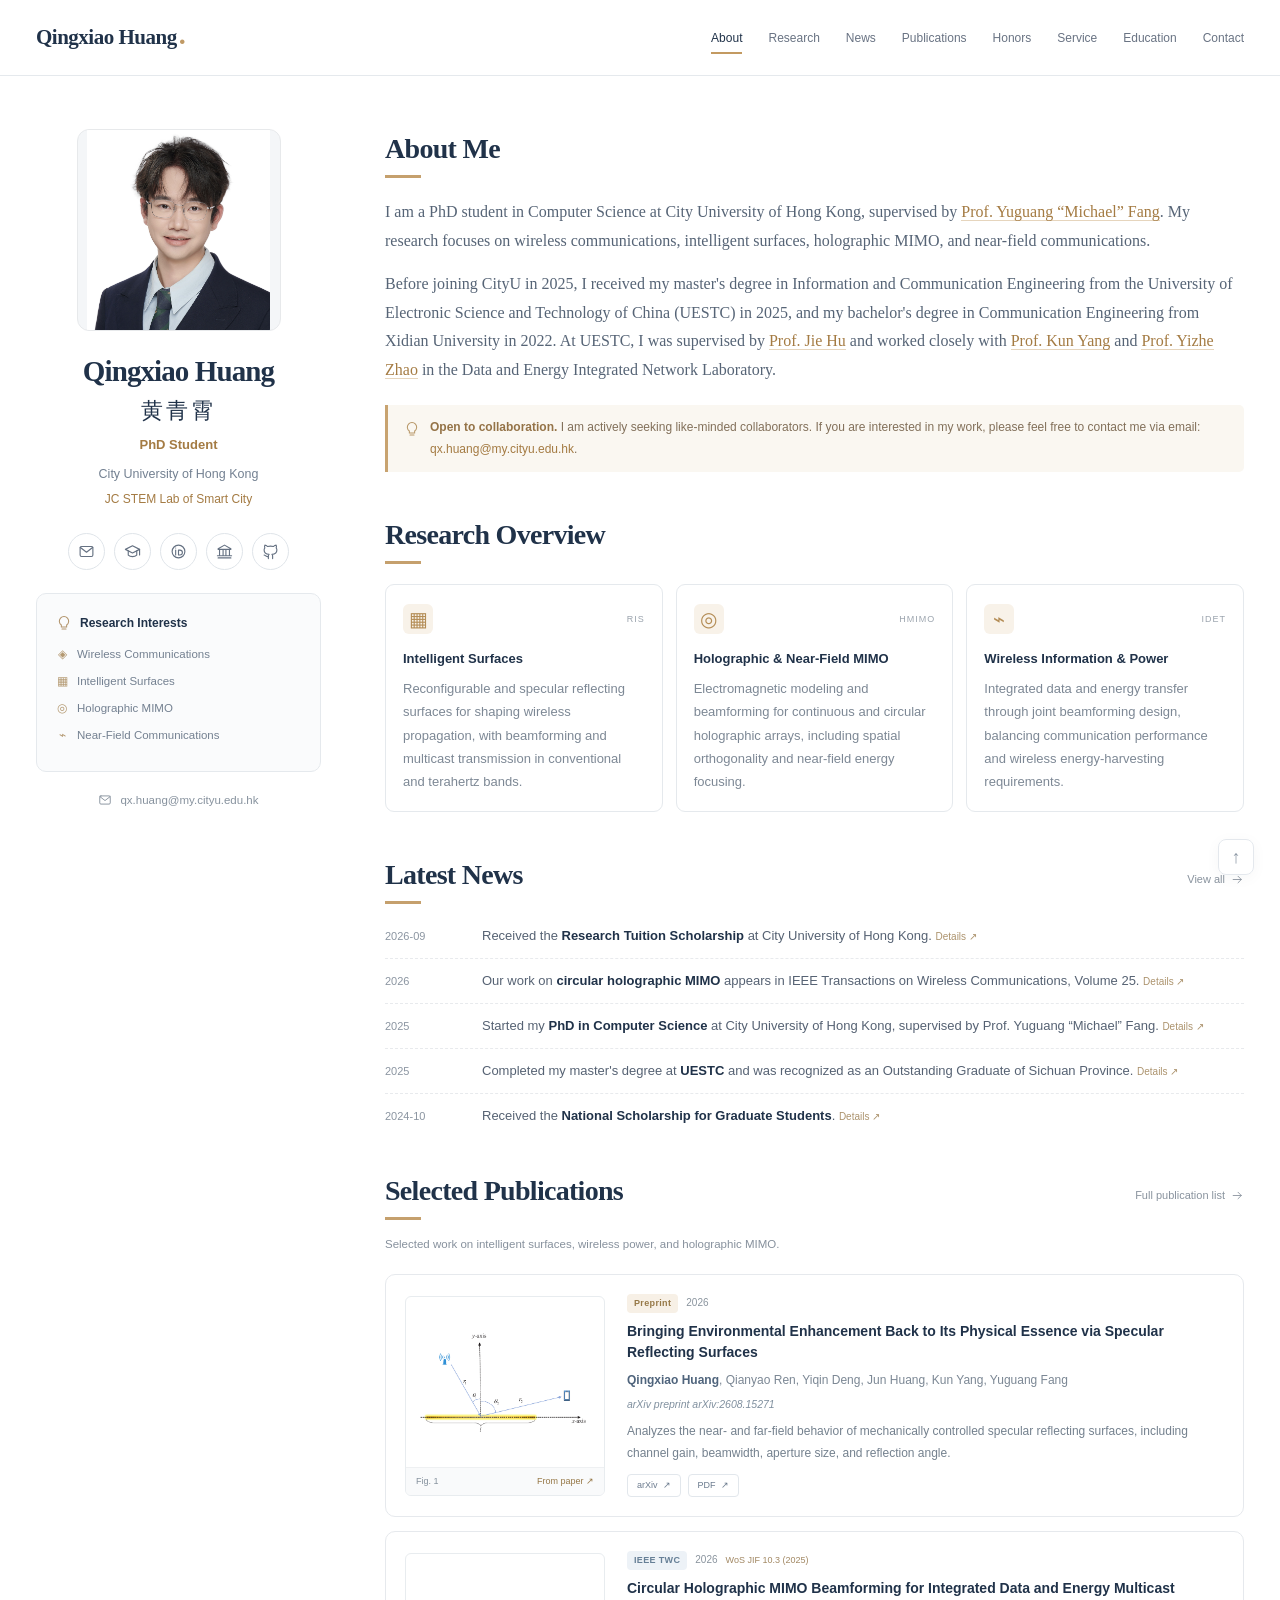
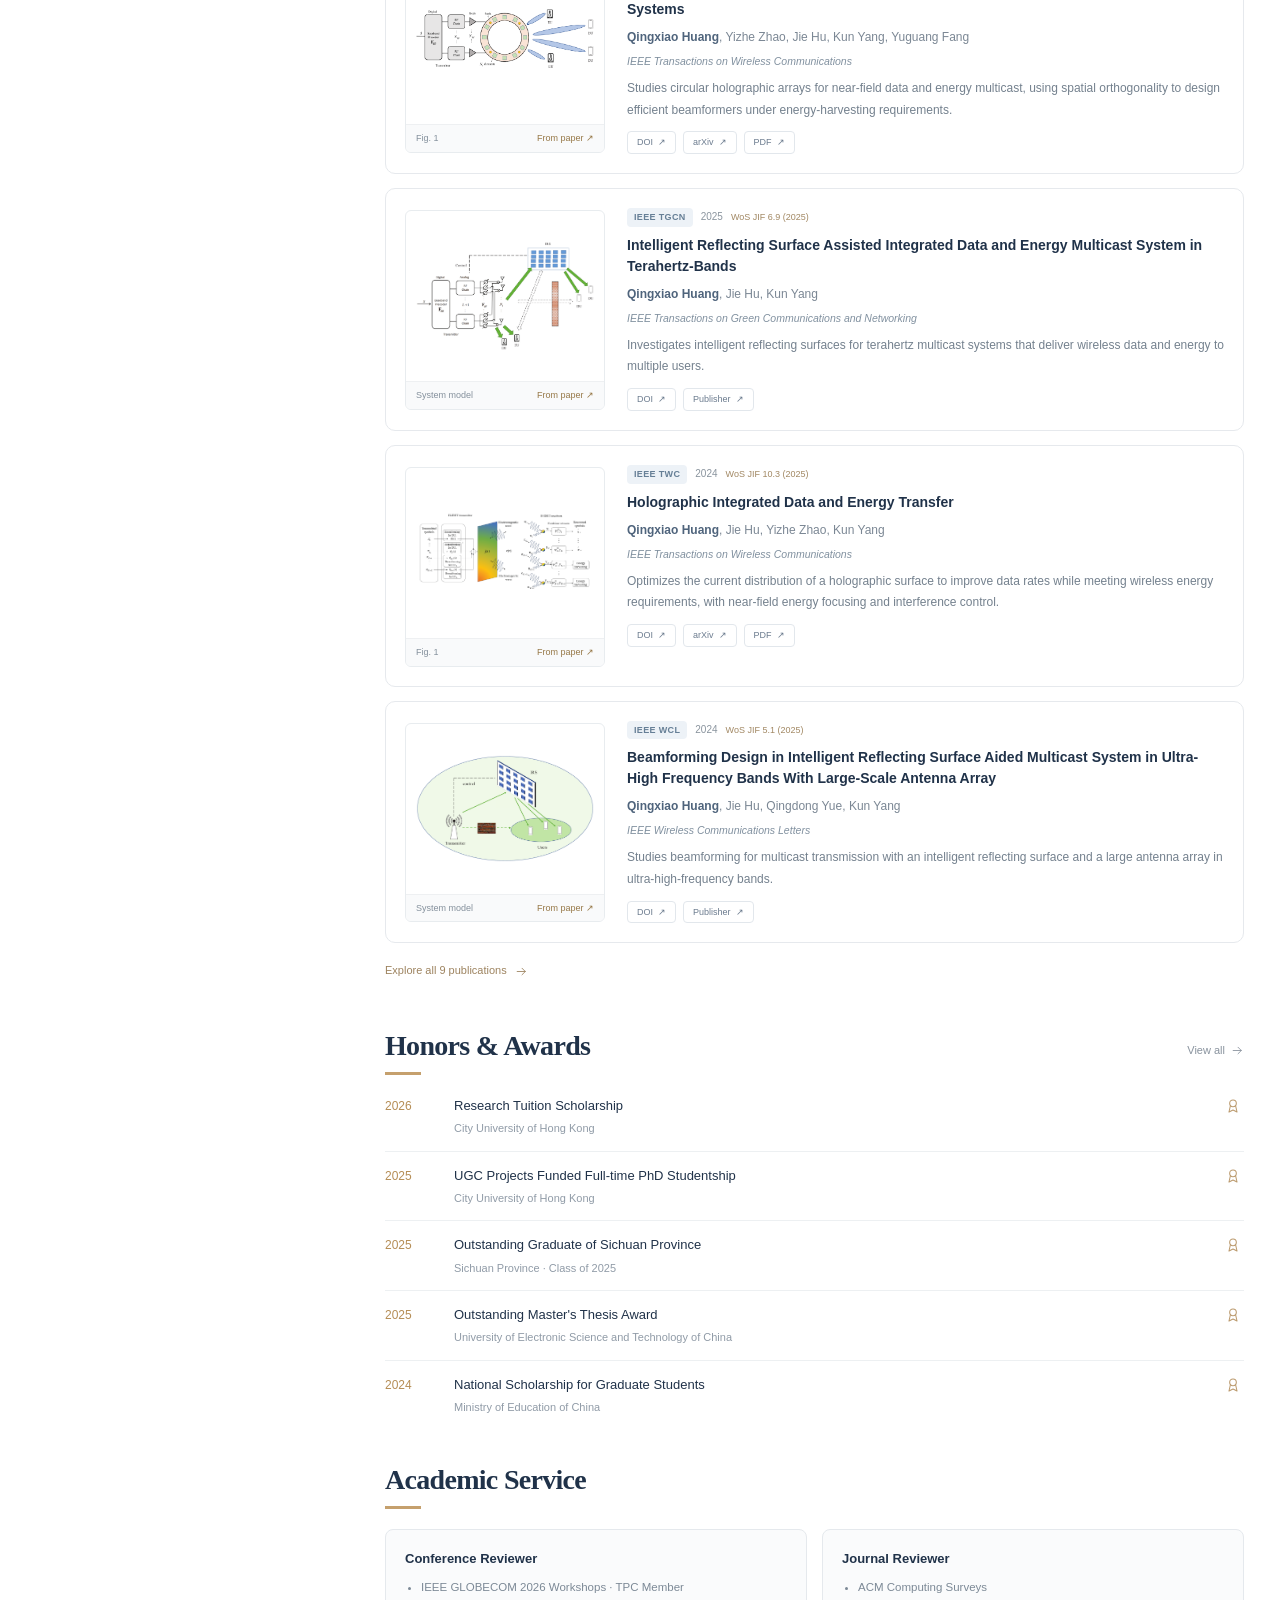
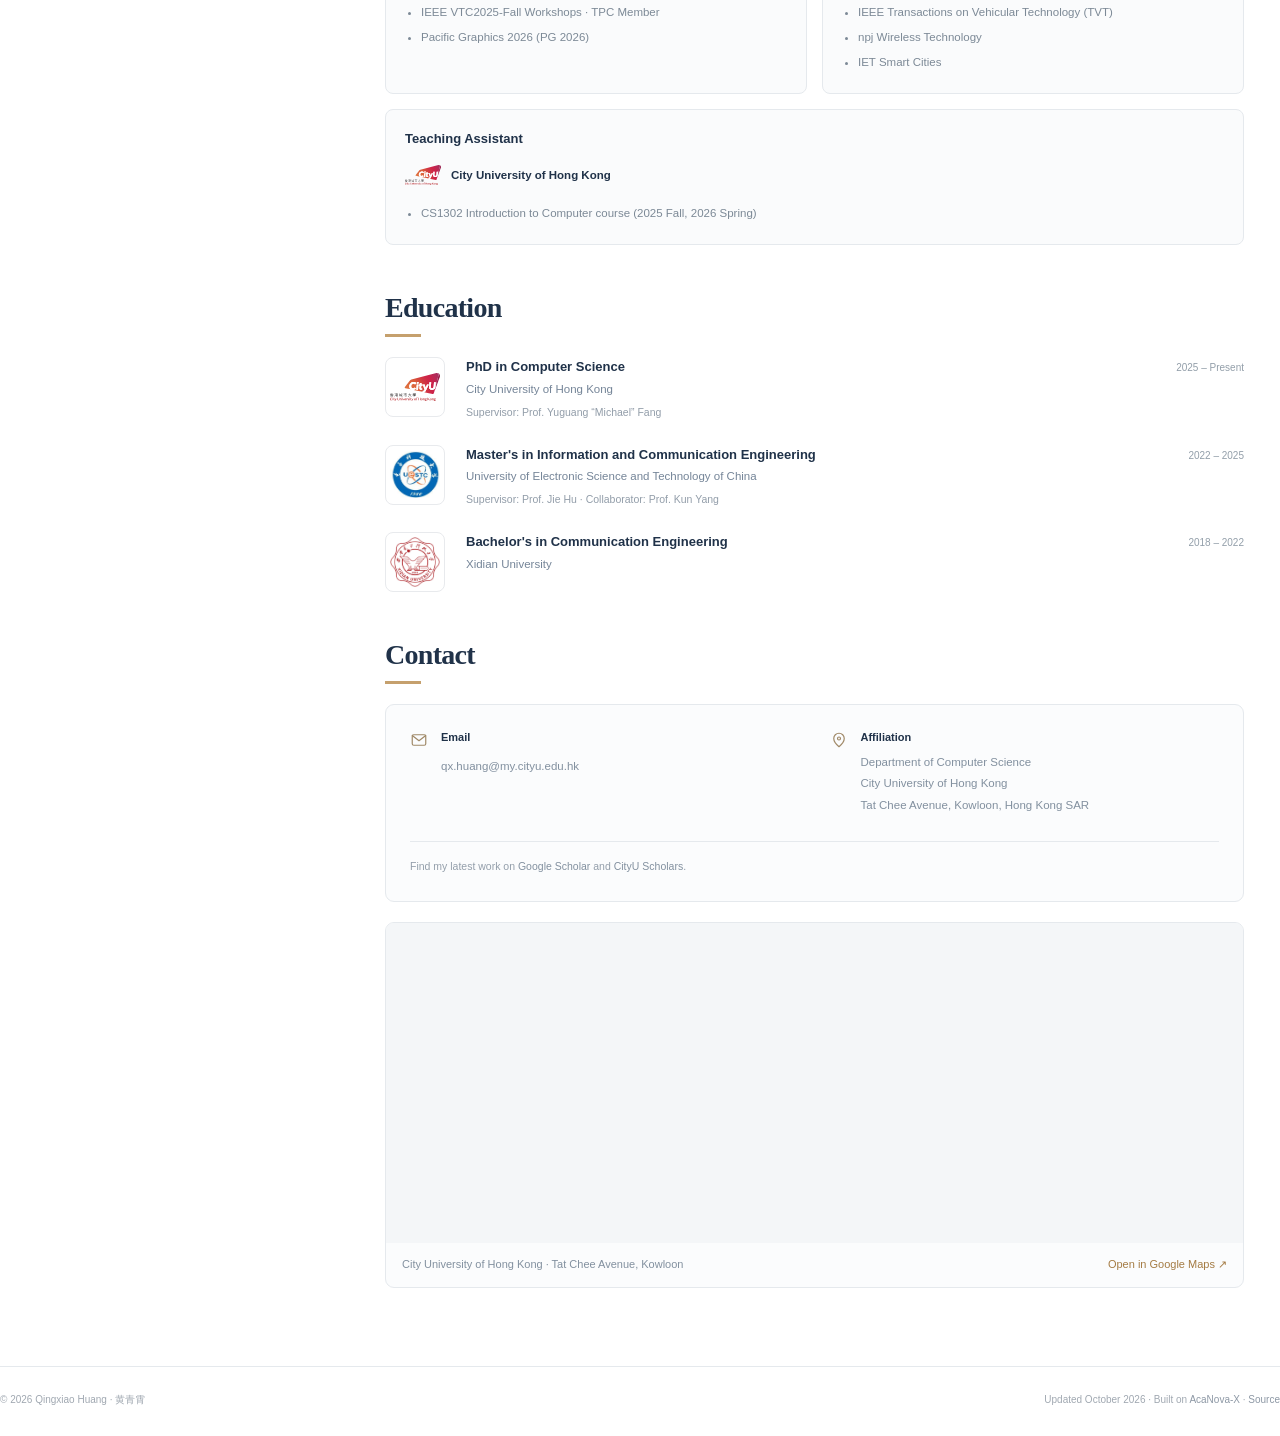
==== commit d0f2dba3: "Add accepted GLOBECOM 2026 specular surfaces paper" ====
--- a/index.html
+++ b/index.html
@@ -2,7 +2,7 @@
  <section id="about" aria-labelledby="about-title"><div class="section-heading"><h2 id="about-title">About Me</h2></div><div class="biography"><p>I am a PhD student in Computer Science at City University of Hong Kong, supervised by <a href="https://www.cs.cityu.edu.hk/~yugufang/">Prof. Yuguang “Michael” Fang</a>. My research focuses on wireless communications, intelligent surfaces, holographic MIMO, and near-field communications.</p><p>Before joining CityU in 2025, I received my master's degree in Information and Communication Engineering from the University of Electronic Science and Technology of China (UESTC) in 2025, and my bachelor's degree in Communication Engineering from Xidian University in 2022. At UESTC, I was supervised by <a href="https://www.sice.uestc.edu.cn/info/1470/11935.htm">Prof. Jie Hu</a> and worked closely with <a href="https://ise.nju.edu.cn/szll/zjzjs/yangkun.htm">Prof. Kun Yang</a> and <a href="https://faculty.uestc.edu.cn/zhaoyizhe1/zh_CN/index.htm">Prof. Yizhe Zhao</a> in the Data and Energy Integrated Network Laboratory.</p></div><div class="collaboration-note"><svg class="icon" viewBox="0 0 24 24" fill="none" stroke="currentColor" stroke-width="1.6" stroke-linecap="round" stroke-linejoin="round" aria-hidden="true"><path d="M8 17v-2a7 7 0 1 1 8 0v2m-8 1h8m-7 3h6"/></svg><p><strong>Open to collaboration.</strong> I am actively seeking like-minded collaborators. If you are interested in my work, please feel free to contact me via email: <a href="mailto:qx.huang@my.cityu.edu.hk">qx.huang@my.cityu.edu.hk</a>.</p></div></section>
  <section id="research" aria-labelledby="research-title"><div class="section-heading"><h2 id="research-title">Research Overview</h2></div><div class="research-grid"><article class="research-card"><div class="research-card-top"><span class="research-symbol" aria-hidden="true">▦</span><span class="research-code">RIS</span></div><h3>Intelligent Surfaces</h3><p>Reconfigurable and specular reflecting surfaces for shaping wireless propagation, with beamforming and multicast transmission in conventional and terahertz bands.</p></article><article class="research-card"><div class="research-card-top"><span class="research-symbol" aria-hidden="true">◎</span><span class="research-code">HMIMO</span></div><h3>Holographic & Near-Field MIMO</h3><p>Electromagnetic modeling and beamforming for continuous and circular holographic arrays, including spatial orthogonality and near-field energy focusing.</p></article><article class="research-card"><div class="research-card-top"><span class="research-symbol" aria-hidden="true">⌁</span><span class="research-code">IDET</span></div><h3>Wireless Information & Power</h3><p>Integrated data and energy transfer through joint beamforming design, balancing communication performance and wireless energy-harvesting requirements.</p></article></div></section>
  <section id="news" aria-labelledby="news-title"><div class="section-heading"><h2 id="news-title">Latest News</h2><a class="view-link" href="pages/all-news.html">View all <svg class="icon" viewBox="0 0 24 24" fill="none" stroke="currentColor" stroke-width="1.6" stroke-linecap="round" stroke-linejoin="round" aria-hidden="true"><path d="M4 12h15m-6-6 6 6-6 6"/></svg></a></div><ol class="news-list"><li><time>2026-09</time><div>Received the <strong>Research Tuition Scholarship</strong> at City University of Hong Kong. <a href="https://jcstemlab-smartcity.github.io/" class="inline-source" target="_blank" rel="noopener noreferrer">Details ↗</a></div></li><li><time>2026</time><div>Our work on <strong>circular holographic MIMO</strong> appears in IEEE Transactions on Wireless Communications, Volume 25. <a href="https://doi.org/10.1109/TWC.2025.3620886" class="inline-source" target="_blank" rel="noopener noreferrer">Details ↗</a></div></li><li><time>2025</time><div>Started my <strong>PhD in Computer Science</strong> at City University of Hong Kong, supervised by Prof. Yuguang “Michael” Fang. <a href="https://scholars.cityu.edu.hk/en/persons/qhuang279/" class="inline-source" target="_blank" rel="noopener noreferrer">Details ↗</a></div></li><li><time>2025</time><div>Completed my master's degree at <strong>UESTC</strong> and was recognized as an Outstanding Graduate of Sichuan Province. <a href="https://scholars.cityu.edu.hk/en/persons/qhuang279/" class="inline-source" target="_blank" rel="noopener noreferrer">Details ↗</a></div></li><li><time>2024-10</time><div>Received the <strong>National Scholarship for Graduate Students</strong>. <a href="https://scholars.cityu.edu.hk/en/persons/qhuang279/" class="inline-source" target="_blank" rel="noopener noreferrer">Details ↗</a></div></li></ol></section>
- <section id="publications" aria-labelledby="publications-title"><div class="section-heading"><h2 id="publications-title">Selected Publications</h2><a class="view-link" href="pages/all-publications.html">Full publication list <svg class="icon" viewBox="0 0 24 24" fill="none" stroke="currentColor" stroke-width="1.6" stroke-linecap="round" stroke-linejoin="round" aria-hidden="true"><path d="M4 12h15m-6-6 6 6-6 6"/></svg></a></div><p class="section-intro">Selected work on intelligent surfaces, wireless power, and holographic MIMO.</p><div class="publications-list"><article class="publication" data-status="preprint" data-search="bringing environmental enhancement back to its physical essence via specular reflecting surfaces qingxiao huang qianyao ren yiqin deng jun huang kun yang yuguang fang arxiv preprint arxiv:2608.15271 2026"><figure class="paper-art"><a class="paper-figure-link" href="assets/publications/srs-physical-essence-2026.png" target="_blank" rel="noopener noreferrer" aria-label="Open original figure from Bringing Environmental Enhancement Back to Its Physical Essence via Specular Reflecting Surfaces"><img src="assets/publications/srs-physical-essence-2026.png" alt="Original planar system diagram showing a transmitter and receiver linked through a specular reflecting surface, with propagation distances and reflection angles." loading="lazy" decoding="async"></a><figcaption><span>Fig. 1</span><a href="https://arxiv.org/html/2608.15271v1#S2.F1" target="_blank" rel="noopener noreferrer">From paper ↗</a></figcaption></figure><div class="paper-body"><div class="paper-meta"><span class="venue-badge preprint">Preprint</span><span>2026</span></div><h3><a href="https://arxiv.org/abs/2608.15271" target="_blank" rel="noopener noreferrer">Bringing Environmental Enhancement Back to Its Physical Essence via Specular Reflecting Surfaces</a></h3><p class="paper-authors"><strong>Qingxiao Huang</strong>, Qianyao Ren, Yiqin Deng, Jun Huang, Kun Yang, Yuguang Fang</p><p class="paper-venue">arXiv preprint arXiv:2608.15271</p><p class="paper-summary">Analyzes the near- and far-field behavior of mechanically controlled specular reflecting surfaces, including channel gain, beamwidth, aperture size, and reflection angle.</p><div class="paper-links"><a href="https://arxiv.org/abs/2608.15271" class="paper-link" target="_blank" rel="noopener noreferrer">arXiv <span aria-hidden="true">↗</span></a><a href="https://arxiv.org/pdf/2608.15271" class="paper-link" target="_blank" rel="noopener noreferrer">PDF <span aria-hidden="true">↗</span></a></div></div></article><article class="publication" data-status="published" data-search="circular holographic mimo beamforming for integrated data and energy multicast systems qingxiao huang yizhe zhao jie hu kun yang yuguang fang ieee transactions on wireless communications 2026"><figure class="paper-art"><a class="paper-figure-link" href="assets/publications/circular-hmimo-2026.png" target="_blank" rel="noopener noreferrer" aria-label="Open original figure from Circular Holographic MIMO Beamforming for Integrated Data and Energy Multicast Systems"><img src="assets/publications/circular-hmimo-2026.png" alt="Original circular holographic MIMO system diagram showing a digital baseband precoder, RF chains, ring-shaped antenna array, and data and energy users." loading="lazy" decoding="async"></a><figcaption><span>Fig. 1</span><a href="https://arxiv.org/html/2507.05057v1#S1.F1" target="_blank" rel="noopener noreferrer">From paper ↗</a></figcaption></figure><div class="paper-body"><div class="paper-meta"><span class="venue-badge">IEEE TWC</span><span>2026</span><a href="https://open.ieee.org/wp-content/uploads/IEEE-Title-List-August-2026.pdf#page=3" class="impact-factor" target="_blank" rel="noopener noreferrer">WoS JIF 10.3 (2025)</a></div><h3><a href="https://doi.org/10.1109/TWC.2025.3620886" target="_blank" rel="noopener noreferrer">Circular Holographic MIMO Beamforming for Integrated Data and Energy Multicast Systems</a></h3><p class="paper-authors"><strong>Qingxiao Huang</strong>, Yizhe Zhao, Jie Hu, Kun Yang, Yuguang Fang</p><p class="paper-venue">IEEE Transactions on Wireless Communications</p><p class="paper-summary">Studies circular holographic arrays for near-field data and energy multicast, using spatial orthogonality to design efficient beamformers under energy-harvesting requirements.</p><div class="paper-links"><a href="https://doi.org/10.1109/TWC.2025.3620886" class="paper-link" target="_blank" rel="noopener noreferrer">DOI <span aria-hidden="true">↗</span></a><a href="https://arxiv.org/abs/2507.05057" class="paper-link" target="_blank" rel="noopener noreferrer">arXiv <span aria-hidden="true">↗</span></a><a href="https://arxiv.org/pdf/2507.05057" class="paper-link" target="_blank" rel="noopener noreferrer">PDF <span aria-hidden="true">↗</span></a></div></div></article><article class="publication" data-status="published" data-search="intelligent reflecting surface assisted integrated data and energy multicast system in terahertz-bands qingxiao huang jie hu kun yang ieee transactions on green communications and networking 2025"><figure class="paper-art"><a class="paper-figure-link" href="assets/publications/irs-idem-thz-2025.png" target="_blank" rel="noopener noreferrer" aria-label="Open original figure from Intelligent Reflecting Surface Assisted Integrated Data and Energy Multicast System in Terahertz-Bands"><img src="assets/publications/irs-idem-thz-2025.png" alt="Original system diagram of IRS-assisted integrated data and energy multicast, showing digital and analog beamforming at the transmitter, an intelligent reflecting surface, data users, and energy users." loading="lazy" decoding="async"></a><figcaption><span>System model</span><a href="https://doi.org/10.1109/TGCN.2024.3415030" target="_blank" rel="noopener noreferrer">From paper ↗</a></figcaption></figure><div class="paper-body"><div class="paper-meta"><span class="venue-badge">IEEE TGCN</span><span>2025</span><a href="https://open.ieee.org/wp-content/uploads/IEEE-Title-List-August-2026.pdf#page=2" class="impact-factor" target="_blank" rel="noopener noreferrer">WoS JIF 6.9 (2025)</a></div><h3><a href="https://doi.org/10.1109/TGCN.2024.3415030" target="_blank" rel="noopener noreferrer">Intelligent Reflecting Surface Assisted Integrated Data and Energy Multicast System in Terahertz-Bands</a></h3><p class="paper-authors"><strong>Qingxiao Huang</strong>, Jie Hu, Kun Yang</p><p class="paper-venue">IEEE Transactions on Green Communications and Networking</p><p class="paper-summary">Investigates intelligent reflecting surfaces for terahertz multicast systems that deliver wireless data and energy to multiple users.</p><div class="paper-links"><a href="https://doi.org/10.1109/TGCN.2024.3415030" class="paper-link" target="_blank" rel="noopener noreferrer">DOI <span aria-hidden="true">↗</span></a><a href="https://ieeexplore.ieee.org/document/10559446/" class="paper-link" target="_blank" rel="noopener noreferrer">Publisher <span aria-hidden="true">↗</span></a></div></div></article><article class="publication" data-status="published" data-search="holographic integrated data and energy transfer qingxiao huang jie hu yizhe zhao kun yang ieee transactions on wireless communications 2024"><figure class="paper-art"><a class="paper-figure-link" href="assets/publications/holographic-idet-2024.png" target="_blank" rel="noopener noreferrer" aria-label="Open original figure from Holographic Integrated Data and Energy Transfer"><img src="assets/publications/holographic-idet-2024.png" alt="Original holographic integrated data and energy transfer system diagram showing data and energy beamformers, a continuous transmitting surface, and receiver combining and energy harvesting." loading="lazy" decoding="async"></a><figcaption><span>Fig. 1</span><a href="https://arxiv.org/html/2404.04927v1#S2.F1" target="_blank" rel="noopener noreferrer">From paper ↗</a></figcaption></figure><div class="paper-body"><div class="paper-meta"><span class="venue-badge">IEEE TWC</span><span>2024</span><a href="https://open.ieee.org/wp-content/uploads/IEEE-Title-List-August-2026.pdf#page=3" class="impact-factor" target="_blank" rel="noopener noreferrer">WoS JIF 10.3 (2025)</a></div><h3><a href="https://doi.org/10.1109/TWC.2024.3477750" target="_blank" rel="noopener noreferrer">Holographic Integrated Data and Energy Transfer</a></h3><p class="paper-authors"><strong>Qingxiao Huang</strong>, Jie Hu, Yizhe Zhao, Kun Yang</p><p class="paper-venue">IEEE Transactions on Wireless Communications</p><p class="paper-summary">Optimizes the current distribution of a holographic surface to improve data rates while meeting wireless energy requirements, with near-field energy focusing and interference control.</p><div class="paper-links"><a href="https://doi.org/10.1109/TWC.2024.3477750" class="paper-link" target="_blank" rel="noopener noreferrer">DOI <span aria-hidden="true">↗</span></a><a href="https://arxiv.org/abs/2404.04927" class="paper-link" target="_blank" rel="noopener noreferrer">arXiv <span aria-hidden="true">↗</span></a><a href="https://arxiv.org/pdf/2404.04927" class="paper-link" target="_blank" rel="noopener noreferrer">PDF <span aria-hidden="true">↗</span></a></div></div></article><article class="publication" data-status="published" data-search="beamforming design in intelligent reflecting surface aided multicast system in ultra-high frequency bands with large-scale antenna array qingxiao huang jie hu qingdong yue kun yang ieee wireless communications letters 2024"><figure class="paper-art"><a class="paper-figure-link" href="assets/publications/irs-multicast-beamforming-2024.png" target="_blank" rel="noopener noreferrer" aria-label="Open original figure from Beamforming Design in Intelligent Reflecting Surface Aided Multicast System in Ultra-High Frequency Bands With Large-Scale Antenna Array"><img src="assets/publications/irs-multicast-beamforming-2024.png" alt="Original multicast system diagram showing a transmitter, an intelligent reflecting surface, a blocked direct path, and a group of users." loading="lazy" decoding="async"></a><figcaption><span>System model</span><a href="https://doi.org/10.1109/LWC.2024.3373494" target="_blank" rel="noopener noreferrer">From paper ↗</a></figcaption></figure><div class="paper-body"><div class="paper-meta"><span class="venue-badge">IEEE WCL</span><span>2024</span><a href="https://open.ieee.org/wp-content/uploads/IEEE-Title-List-August-2026.pdf#page=3" class="impact-factor" target="_blank" rel="noopener noreferrer">WoS JIF 5.1 (2025)</a></div><h3><a href="https://doi.org/10.1109/LWC.2024.3373494" target="_blank" rel="noopener noreferrer">Beamforming Design in Intelligent Reflecting Surface Aided Multicast System in Ultra-High Frequency Bands With Large-Scale Antenna Array</a></h3><p class="paper-authors"><strong>Qingxiao Huang</strong>, Jie Hu, Qingdong Yue, Kun Yang</p><p class="paper-venue">IEEE Wireless Communications Letters</p><p class="paper-summary">Studies beamforming for multicast transmission with an intelligent reflecting surface and a large antenna array in ultra-high-frequency bands.</p><div class="paper-links"><a href="https://doi.org/10.1109/LWC.2024.3373494" class="paper-link" target="_blank" rel="noopener noreferrer">DOI <span aria-hidden="true">↗</span></a><a href="https://ieeexplore.ieee.org/document/10470405/" class="paper-link" target="_blank" rel="noopener noreferrer">Publisher <span aria-hidden="true">↗</span></a></div></div></article></div><a class="text-link" href="pages/all-publications.html">Explore all 8 publications <svg class="icon" viewBox="0 0 24 24" fill="none" stroke="currentColor" stroke-width="1.6" stroke-linecap="round" stroke-linejoin="round" aria-hidden="true"><path d="M4 12h15m-6-6 6 6-6 6"/></svg></a></section>
+ <section id="publications" aria-labelledby="publications-title"><div class="section-heading"><h2 id="publications-title">Selected Publications</h2><a class="view-link" href="pages/all-publications.html">Full publication list <svg class="icon" viewBox="0 0 24 24" fill="none" stroke="currentColor" stroke-width="1.6" stroke-linecap="round" stroke-linejoin="round" aria-hidden="true"><path d="M4 12h15m-6-6 6 6-6 6"/></svg></a></div><p class="section-intro">Selected work on intelligent surfaces, wireless power, and holographic MIMO.</p><div class="publications-list"><article class="publication" data-status="preprint" data-search="bringing environmental enhancement back to its physical essence via specular reflecting surfaces qingxiao huang qianyao ren yiqin deng jun huang kun yang yuguang fang arxiv preprint arxiv:2608.15271 2026"><figure class="paper-art"><a class="paper-figure-link" href="assets/publications/srs-physical-essence-2026.png" target="_blank" rel="noopener noreferrer" aria-label="Open original figure from Bringing Environmental Enhancement Back to Its Physical Essence via Specular Reflecting Surfaces"><img src="assets/publications/srs-physical-essence-2026.png" alt="Original planar system diagram showing a transmitter and receiver linked through a specular reflecting surface, with propagation distances and reflection angles." loading="lazy" decoding="async"></a><figcaption><span>Fig. 1</span><a href="https://arxiv.org/html/2608.15271v1#S2.F1" target="_blank" rel="noopener noreferrer">From paper ↗</a></figcaption></figure><div class="paper-body"><div class="paper-meta"><span class="venue-badge preprint">Preprint</span><span>2026</span></div><h3><a href="https://arxiv.org/abs/2608.15271" target="_blank" rel="noopener noreferrer">Bringing Environmental Enhancement Back to Its Physical Essence via Specular Reflecting Surfaces</a></h3><p class="paper-authors"><strong>Qingxiao Huang</strong>, Qianyao Ren, Yiqin Deng, Jun Huang, Kun Yang, Yuguang Fang</p><p class="paper-venue">arXiv preprint arXiv:2608.15271</p><p class="paper-summary">Analyzes the near- and far-field behavior of mechanically controlled specular reflecting surfaces, including channel gain, beamwidth, aperture size, and reflection angle.</p><div class="paper-links"><a href="https://arxiv.org/abs/2608.15271" class="paper-link" target="_blank" rel="noopener noreferrer">arXiv <span aria-hidden="true">↗</span></a><a href="https://arxiv.org/pdf/2608.15271" class="paper-link" target="_blank" rel="noopener noreferrer">PDF <span aria-hidden="true">↗</span></a></div></div></article><article class="publication" data-status="published" data-search="circular holographic mimo beamforming for integrated data and energy multicast systems qingxiao huang yizhe zhao jie hu kun yang yuguang fang ieee transactions on wireless communications 2026"><figure class="paper-art"><a class="paper-figure-link" href="assets/publications/circular-hmimo-2026.png" target="_blank" rel="noopener noreferrer" aria-label="Open original figure from Circular Holographic MIMO Beamforming for Integrated Data and Energy Multicast Systems"><img src="assets/publications/circular-hmimo-2026.png" alt="Original circular holographic MIMO system diagram showing a digital baseband precoder, RF chains, ring-shaped antenna array, and data and energy users." loading="lazy" decoding="async"></a><figcaption><span>Fig. 1</span><a href="https://arxiv.org/html/2507.05057v1#S1.F1" target="_blank" rel="noopener noreferrer">From paper ↗</a></figcaption></figure><div class="paper-body"><div class="paper-meta"><span class="venue-badge">IEEE TWC</span><span>2026</span><a href="https://open.ieee.org/wp-content/uploads/IEEE-Title-List-August-2026.pdf#page=3" class="impact-factor" target="_blank" rel="noopener noreferrer">WoS JIF 10.3 (2025)</a></div><h3><a href="https://doi.org/10.1109/TWC.2025.3620886" target="_blank" rel="noopener noreferrer">Circular Holographic MIMO Beamforming for Integrated Data and Energy Multicast Systems</a></h3><p class="paper-authors"><strong>Qingxiao Huang</strong>, Yizhe Zhao, Jie Hu, Kun Yang, Yuguang Fang</p><p class="paper-venue">IEEE Transactions on Wireless Communications</p><p class="paper-summary">Studies circular holographic arrays for near-field data and energy multicast, using spatial orthogonality to design efficient beamformers under energy-harvesting requirements.</p><div class="paper-links"><a href="https://doi.org/10.1109/TWC.2025.3620886" class="paper-link" target="_blank" rel="noopener noreferrer">DOI <span aria-hidden="true">↗</span></a><a href="https://arxiv.org/abs/2507.05057" class="paper-link" target="_blank" rel="noopener noreferrer">arXiv <span aria-hidden="true">↗</span></a><a href="https://arxiv.org/pdf/2507.05057" class="paper-link" target="_blank" rel="noopener noreferrer">PDF <span aria-hidden="true">↗</span></a></div></div></article><article class="publication" data-status="published" data-search="intelligent reflecting surface assisted integrated data and energy multicast system in terahertz-bands qingxiao huang jie hu kun yang ieee transactions on green communications and networking 2025"><figure class="paper-art"><a class="paper-figure-link" href="assets/publications/irs-idem-thz-2025.png" target="_blank" rel="noopener noreferrer" aria-label="Open original figure from Intelligent Reflecting Surface Assisted Integrated Data and Energy Multicast System in Terahertz-Bands"><img src="assets/publications/irs-idem-thz-2025.png" alt="Original system diagram of IRS-assisted integrated data and energy multicast, showing digital and analog beamforming at the transmitter, an intelligent reflecting surface, data users, and energy users." loading="lazy" decoding="async"></a><figcaption><span>System model</span><a href="https://doi.org/10.1109/TGCN.2024.3415030" target="_blank" rel="noopener noreferrer">From paper ↗</a></figcaption></figure><div class="paper-body"><div class="paper-meta"><span class="venue-badge">IEEE TGCN</span><span>2025</span><a href="https://open.ieee.org/wp-content/uploads/IEEE-Title-List-August-2026.pdf#page=2" class="impact-factor" target="_blank" rel="noopener noreferrer">WoS JIF 6.9 (2025)</a></div><h3><a href="https://doi.org/10.1109/TGCN.2024.3415030" target="_blank" rel="noopener noreferrer">Intelligent Reflecting Surface Assisted Integrated Data and Energy Multicast System in Terahertz-Bands</a></h3><p class="paper-authors"><strong>Qingxiao Huang</strong>, Jie Hu, Kun Yang</p><p class="paper-venue">IEEE Transactions on Green Communications and Networking</p><p class="paper-summary">Investigates intelligent reflecting surfaces for terahertz multicast systems that deliver wireless data and energy to multiple users.</p><div class="paper-links"><a href="https://doi.org/10.1109/TGCN.2024.3415030" class="paper-link" target="_blank" rel="noopener noreferrer">DOI <span aria-hidden="true">↗</span></a><a href="https://ieeexplore.ieee.org/document/10559446/" class="paper-link" target="_blank" rel="noopener noreferrer">Publisher <span aria-hidden="true">↗</span></a></div></div></article><article class="publication" data-status="published" data-search="holographic integrated data and energy transfer qingxiao huang jie hu yizhe zhao kun yang ieee transactions on wireless communications 2024"><figure class="paper-art"><a class="paper-figure-link" href="assets/publications/holographic-idet-2024.png" target="_blank" rel="noopener noreferrer" aria-label="Open original figure from Holographic Integrated Data and Energy Transfer"><img src="assets/publications/holographic-idet-2024.png" alt="Original holographic integrated data and energy transfer system diagram showing data and energy beamformers, a continuous transmitting surface, and receiver combining and energy harvesting." loading="lazy" decoding="async"></a><figcaption><span>Fig. 1</span><a href="https://arxiv.org/html/2404.04927v1#S2.F1" target="_blank" rel="noopener noreferrer">From paper ↗</a></figcaption></figure><div class="paper-body"><div class="paper-meta"><span class="venue-badge">IEEE TWC</span><span>2024</span><a href="https://open.ieee.org/wp-content/uploads/IEEE-Title-List-August-2026.pdf#page=3" class="impact-factor" target="_blank" rel="noopener noreferrer">WoS JIF 10.3 (2025)</a></div><h3><a href="https://doi.org/10.1109/TWC.2024.3477750" target="_blank" rel="noopener noreferrer">Holographic Integrated Data and Energy Transfer</a></h3><p class="paper-authors"><strong>Qingxiao Huang</strong>, Jie Hu, Yizhe Zhao, Kun Yang</p><p class="paper-venue">IEEE Transactions on Wireless Communications</p><p class="paper-summary">Optimizes the current distribution of a holographic surface to improve data rates while meeting wireless energy requirements, with near-field energy focusing and interference control.</p><div class="paper-links"><a href="https://doi.org/10.1109/TWC.2024.3477750" class="paper-link" target="_blank" rel="noopener noreferrer">DOI <span aria-hidden="true">↗</span></a><a href="https://arxiv.org/abs/2404.04927" class="paper-link" target="_blank" rel="noopener noreferrer">arXiv <span aria-hidden="true">↗</span></a><a href="https://arxiv.org/pdf/2404.04927" class="paper-link" target="_blank" rel="noopener noreferrer">PDF <span aria-hidden="true">↗</span></a></div></div></article><article class="publication" data-status="published" data-search="beamforming design in intelligent reflecting surface aided multicast system in ultra-high frequency bands with large-scale antenna array qingxiao huang jie hu qingdong yue kun yang ieee wireless communications letters 2024"><figure class="paper-art"><a class="paper-figure-link" href="assets/publications/irs-multicast-beamforming-2024.png" target="_blank" rel="noopener noreferrer" aria-label="Open original figure from Beamforming Design in Intelligent Reflecting Surface Aided Multicast System in Ultra-High Frequency Bands With Large-Scale Antenna Array"><img src="assets/publications/irs-multicast-beamforming-2024.png" alt="Original multicast system diagram showing a transmitter, an intelligent reflecting surface, a blocked direct path, and a group of users." loading="lazy" decoding="async"></a><figcaption><span>System model</span><a href="https://doi.org/10.1109/LWC.2024.3373494" target="_blank" rel="noopener noreferrer">From paper ↗</a></figcaption></figure><div class="paper-body"><div class="paper-meta"><span class="venue-badge">IEEE WCL</span><span>2024</span><a href="https://open.ieee.org/wp-content/uploads/IEEE-Title-List-August-2026.pdf#page=3" class="impact-factor" target="_blank" rel="noopener noreferrer">WoS JIF 5.1 (2025)</a></div><h3><a href="https://doi.org/10.1109/LWC.2024.3373494" target="_blank" rel="noopener noreferrer">Beamforming Design in Intelligent Reflecting Surface Aided Multicast System in Ultra-High Frequency Bands With Large-Scale Antenna Array</a></h3><p class="paper-authors"><strong>Qingxiao Huang</strong>, Jie Hu, Qingdong Yue, Kun Yang</p><p class="paper-venue">IEEE Wireless Communications Letters</p><p class="paper-summary">Studies beamforming for multicast transmission with an intelligent reflecting surface and a large antenna array in ultra-high-frequency bands.</p><div class="paper-links"><a href="https://doi.org/10.1109/LWC.2024.3373494" class="paper-link" target="_blank" rel="noopener noreferrer">DOI <span aria-hidden="true">↗</span></a><a href="https://ieeexplore.ieee.org/document/10470405/" class="paper-link" target="_blank" rel="noopener noreferrer">Publisher <span aria-hidden="true">↗</span></a></div></div></article></div><a class="text-link" href="pages/all-publications.html">Explore all 9 publications <svg class="icon" viewBox="0 0 24 24" fill="none" stroke="currentColor" stroke-width="1.6" stroke-linecap="round" stroke-linejoin="round" aria-hidden="true"><path d="M4 12h15m-6-6 6 6-6 6"/></svg></a></section>
  <section id="honors" aria-labelledby="honors-title"><div class="section-heading"><h2 id="honors-title">Honors & Awards</h2><a class="view-link" href="pages/all-honors.html">View all <svg class="icon" viewBox="0 0 24 24" fill="none" stroke="currentColor" stroke-width="1.6" stroke-linecap="round" stroke-linejoin="round" aria-hidden="true"><path d="M4 12h15m-6-6 6 6-6 6"/></svg></a></div><ol class="honors-list"><li><span class="honor-year">2026</span><div><h3><a href="https://scholars.cityu.edu.hk/en/persons/qhuang279/" target="_blank" rel="noopener noreferrer">Research Tuition Scholarship</a></h3><p>City University of Hong Kong</p></div><svg class="icon" viewBox="0 0 24 24" fill="none" stroke="currentColor" stroke-width="1.6" stroke-linecap="round" stroke-linejoin="round" aria-hidden="true"><circle cx="12" cy="8" r="5"/><path d="m8 12-2 9 6-3 6 3-2-9"/></svg></li><li><span class="honor-year">2025</span><div><h3>UGC Projects Funded Full-time PhD Studentship</h3><p>City University of Hong Kong</p></div><svg class="icon" viewBox="0 0 24 24" fill="none" stroke="currentColor" stroke-width="1.6" stroke-linecap="round" stroke-linejoin="round" aria-hidden="true"><circle cx="12" cy="8" r="5"/><path d="m8 12-2 9 6-3 6 3-2-9"/></svg></li><li><span class="honor-year">2025</span><div><h3><a href="https://scholars.cityu.edu.hk/en/persons/qhuang279/" target="_blank" rel="noopener noreferrer">Outstanding Graduate of Sichuan Province</a></h3><p>Sichuan Province · Class of 2025</p></div><svg class="icon" viewBox="0 0 24 24" fill="none" stroke="currentColor" stroke-width="1.6" stroke-linecap="round" stroke-linejoin="round" aria-hidden="true"><circle cx="12" cy="8" r="5"/><path d="m8 12-2 9 6-3 6 3-2-9"/></svg></li><li><span class="honor-year">2025</span><div><h3><a href="https://scholars.cityu.edu.hk/en/persons/qhuang279/" target="_blank" rel="noopener noreferrer">Outstanding Master&#39;s Thesis Award</a></h3><p>University of Electronic Science and Technology of China</p></div><svg class="icon" viewBox="0 0 24 24" fill="none" stroke="currentColor" stroke-width="1.6" stroke-linecap="round" stroke-linejoin="round" aria-hidden="true"><circle cx="12" cy="8" r="5"/><path d="m8 12-2 9 6-3 6 3-2-9"/></svg></li><li><span class="honor-year">2024</span><div><h3><a href="https://scholars.cityu.edu.hk/en/persons/qhuang279/" target="_blank" rel="noopener noreferrer">National Scholarship for Graduate Students</a></h3><p>Ministry of Education of China</p></div><svg class="icon" viewBox="0 0 24 24" fill="none" stroke="currentColor" stroke-width="1.6" stroke-linecap="round" stroke-linejoin="round" aria-hidden="true"><circle cx="12" cy="8" r="5"/><path d="m8 12-2 9 6-3 6 3-2-9"/></svg></li></ol></section>
  <section id="service" aria-labelledby="service-title"><div class="section-heading"><h2 id="service-title">Academic Service</h2></div><div class="service-grid"><article><h3>Conference Reviewer</h3><ul><li>IEEE GLOBECOM 2026 Workshops · TPC Member</li><li>IEEE VTC2025-Fall Workshops · TPC Member</li><li>Pacific Graphics 2026 (PG 2026)</li></ul></article><article><h3>Journal Reviewer</h3><ul><li>ACM Computing Surveys</li><li>IEEE Transactions on Vehicular Technology (TVT)</li><li>npj Wireless Technology</li><li>IET Smart Cities</li></ul></article><article><h3>Teaching Assistant</h3><div class="service-institution"><img src="assets/schools/cityu.svg" alt="City University of Hong Kong logo" loading="lazy"><strong>City University of Hong Kong</strong></div><ul><li>CS1302 Introduction to Computer course (2025 Fall, 2026 Spring)</li></ul></article></div></section>
  <section id="education" aria-labelledby="education-title"><div class="section-heading"><h2 id="education-title">Education</h2></div><ol class="education-list"><li><img class="school-logo" src="assets/schools/cityu.svg" alt="City University of Hong Kong logo" loading="lazy"><div><div class="education-top"><h3>PhD in Computer Science</h3><time>2025 – Present</time></div><p class="institution"><a href="https://www.cityu.edu.hk/" target="_blank" rel="noopener noreferrer">City University of Hong Kong</a></p><p class="education-detail">Supervisor: Prof. Yuguang “Michael” Fang</p></div></li><li><img class="school-logo" src="assets/schools/uestc.png" alt="University of Electronic Science and Technology of China logo" loading="lazy"><div><div class="education-top"><h3>Master&#39;s in Information and Communication Engineering</h3><time>2022 – 2025</time></div><p class="institution"><a href="https://en.uestc.edu.cn/" target="_blank" rel="noopener noreferrer">University of Electronic Science and Technology of China</a></p><p class="education-detail">Supervisor: Prof. Jie Hu · Collaborator: Prof. Kun Yang</p></div></li><li><img class="school-logo" src="assets/schools/xidian.png" alt="Xidian University logo" loading="lazy"><div><div class="education-top"><h3>Bachelor&#39;s in Communication Engineering</h3><time>2018 – 2022</time></div><p class="institution"><a href="https://en.xidian.edu.cn/" target="_blank" rel="noopener noreferrer">Xidian University</a></p><p class="education-detail"></p></div></li></ol></section>
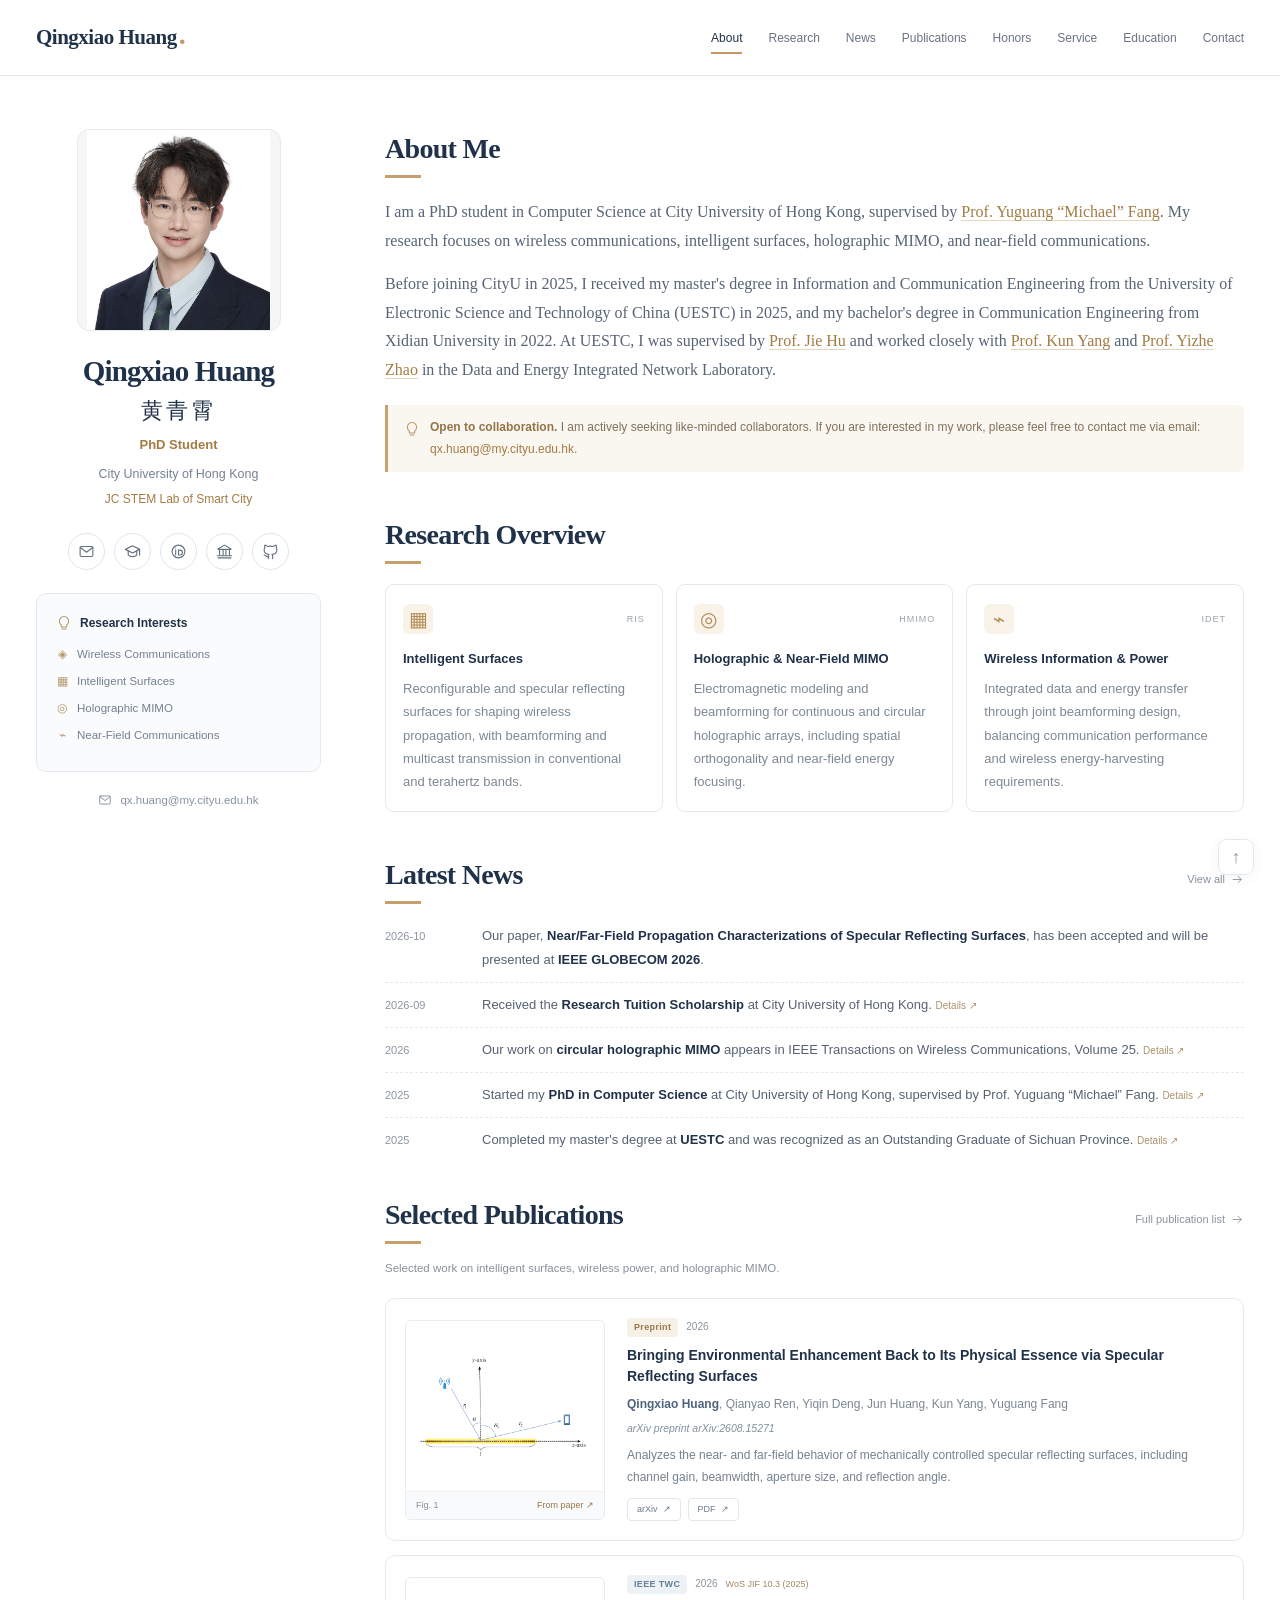
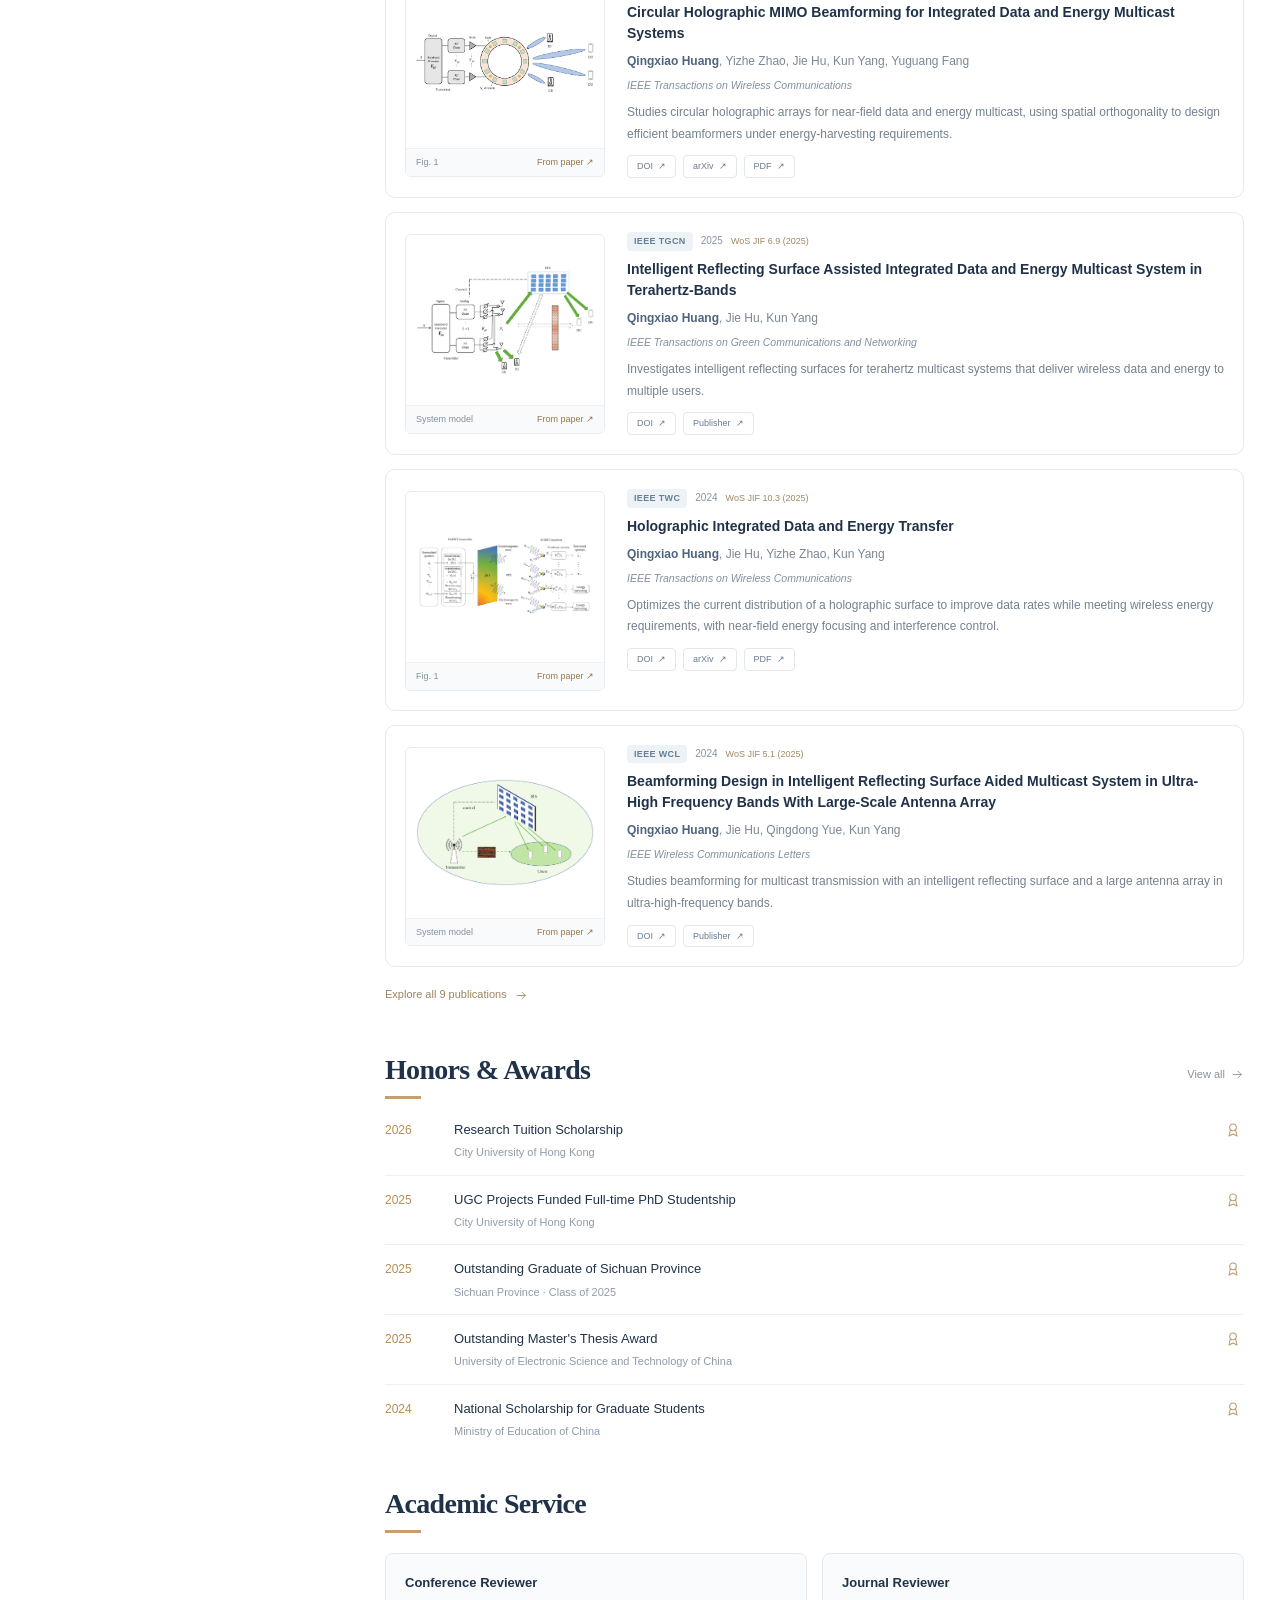
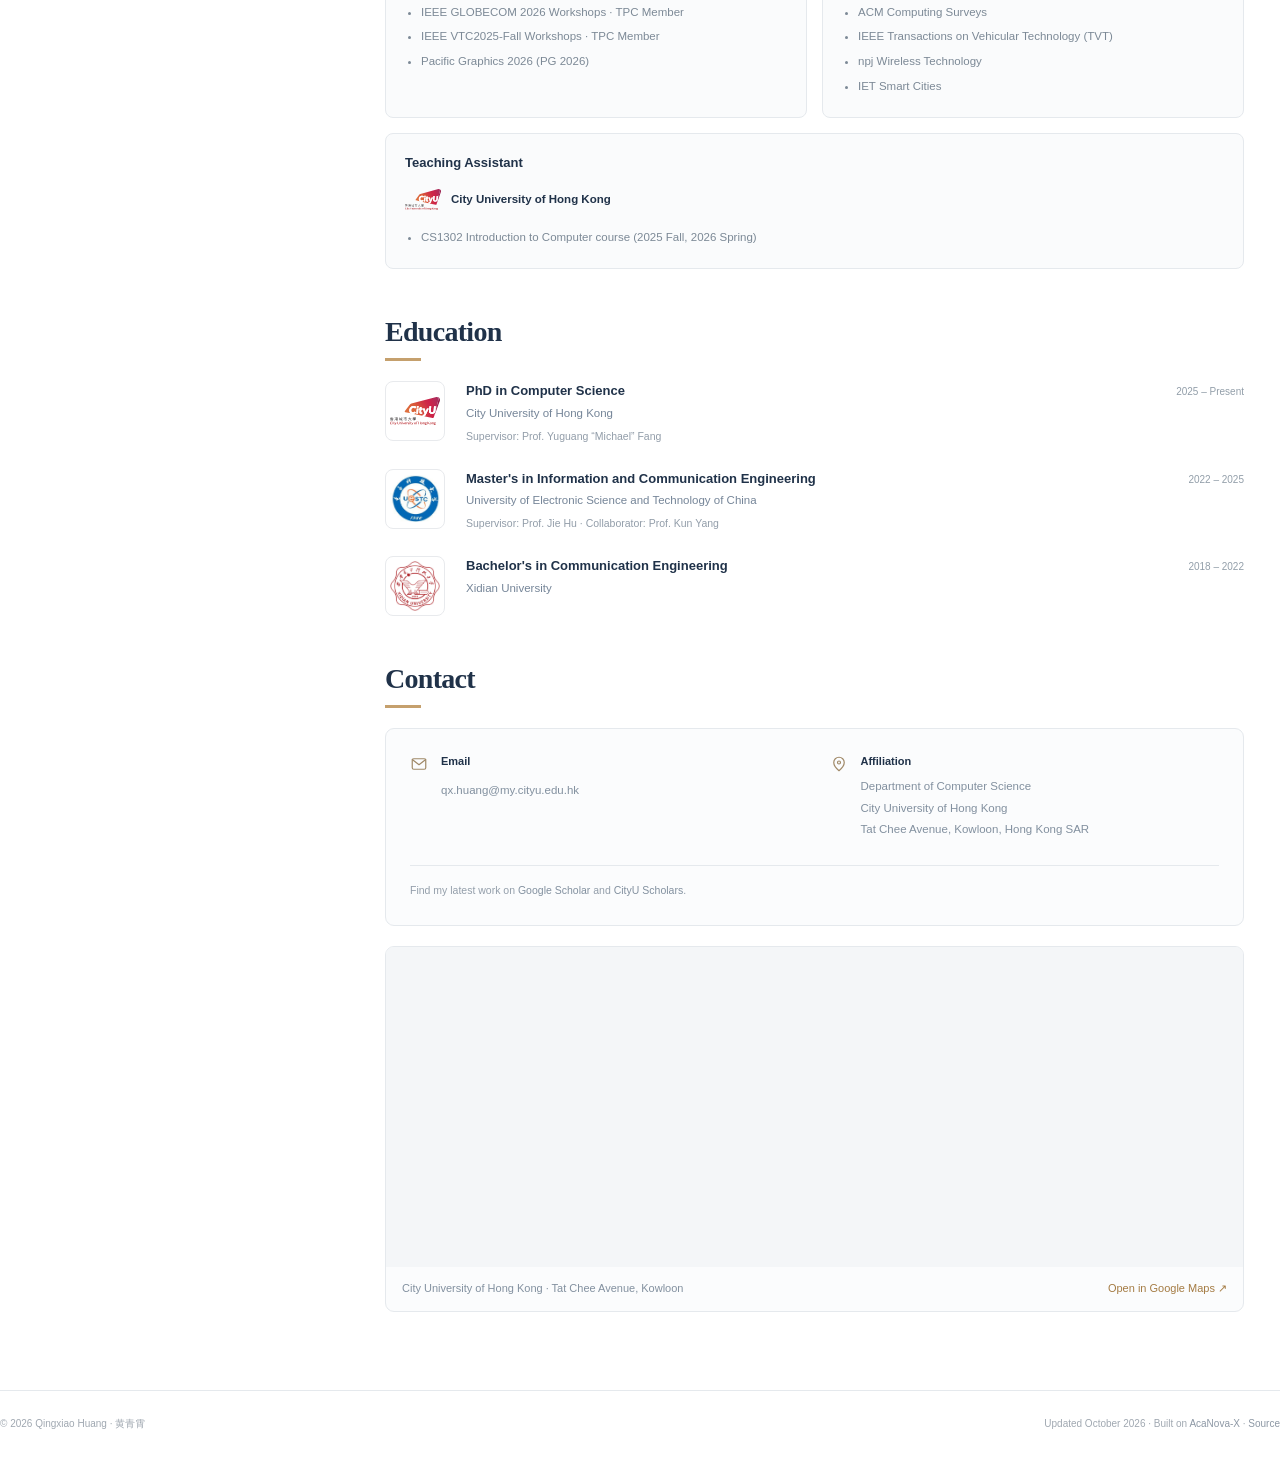
==== commit 1637402f: "Announce GLOBECOM 2026 paper presentation" ====
--- a/index.html
+++ b/index.html
@@ -1,7 +1,7 @@
 <!DOCTYPE html><html lang="en"><head><meta charset="UTF-8"><meta name="viewport" content="width=device-width, initial-scale=1"><title>Academic Homepage | Qingxiao Huang</title><meta name="description" content="Qingxiao Huang (黄青霄), PhD student at City University of Hong Kong. Research in wireless communications, RIS, holographic MIMO, and near-field communications."><meta name="author" content="Qingxiao Huang"><meta name="theme-color" content="#21334a"><link rel="canonical" href="https://qxhuang0322.github.io/"><meta property="og:type" content="website"><meta property="og:title" content="Academic Homepage | Qingxiao Huang"><meta property="og:description" content="Qingxiao Huang (黄青霄), PhD student at City University of Hong Kong. Research in wireless communications, RIS, holographic MIMO, and near-field communications."><meta property="og:url" content="https://qxhuang0322.github.io/"><meta property="og:image" content="https://qxhuang0322.github.io/assets/profile.jpg?v=036603b367a6"><meta name="twitter:card" content="summary"><link rel="icon" href="assets/favicon.svg" type="image/svg+xml"><link rel="stylesheet" href="styles.css?v=ae20f70242d0"><script src="script.js?v=1776202261d4" defer></script><script type="application/ld+json">{"@context":"https://schema.org","@type":"Person","name":"Qingxiao Huang","alternateName":"黄青霄","url":"https://qxhuang0322.github.io","image":"https://qxhuang0322.github.io/assets/profile.jpg?v=036603b367a6","jobTitle":"PhD Student","affiliation":{"@type":"CollegeOrUniversity","name":"City University of Hong Kong"},"sameAs":["https://scholar.google.com/citations?user=7lqItBkAAAAJ&hl=en","https://orcid.org/0009-0005-3883-5112","https://scholars.cityu.edu.hk/en/persons/qhuang279/","https://github.com/qxhuang0322"],"knowsAbout":["Wireless Communications","Intelligent Surfaces","Holographic MIMO","Near-Field Communications"]}</script></head><body><a class="skip-link" href="#main-content">Skip to content</a><header class="top-nav"><div class="nav-inner"><a class="brand" href="./" aria-label="Qingxiao Huang, home">Qingxiao Huang<span class="brand-dot">.</span></a><button class="menu-toggle" aria-label="Open navigation" aria-expanded="false" aria-controls="main-nav"><svg class="icon" viewBox="0 0 24 24" fill="none" stroke="currentColor" stroke-width="1.6" stroke-linecap="round" stroke-linejoin="round" aria-hidden="true"><path d="M4 6h16M4 12h16M4 18h16"/></svg></button><nav id="main-nav" aria-label="Main navigation"><a href="#about">About</a><a href="#research">Research</a><a href="#news">News</a><a href="#publications">Publications</a><a href="#honors">Honors</a><a href="#service">Service</a><a href="#education">Education</a><a href="#contact">Contact</a></nav></div></header><main class="layout" id="main-content"><aside class="profile-column"><div class="profile-card"><img class="portrait" src="assets/profile.jpg?v=036603b367a6" width="2894" height="3176" alt="Portrait of Qingxiao Huang" fetchpriority="high"><h1>Qingxiao Huang<span lang="zh-Hans">黄青霄</span></h1><p class="profile-role">PhD Student</p><p class="profile-affiliation"><a href="https://www.cityu.edu.hk/" target="_blank" rel="noopener noreferrer">City University of Hong Kong</a></p><p class="profile-lab"><a href="https://jcstemlab-smartcity.github.io/" target="_blank" rel="noopener noreferrer">JC STEM Lab of Smart City</a></p><div class="social-links"><a class="social-link" href="mailto:qx.huang@my.cityu.edu.hk" aria-label="Email" title="Email"><svg class="icon" viewBox="0 0 24 24" fill="none" stroke="currentColor" stroke-width="1.6" stroke-linecap="round" stroke-linejoin="round" aria-hidden="true"><rect x="3" y="5" width="18" height="14" rx="2"/><path d="m3 6 9 7 9-7"/></svg><span class="social-tooltip">Email</span></a><a class="social-link" href="https://scholar.google.com/citations?user=7lqItBkAAAAJ&amp;hl=en" aria-label="Google Scholar" title="Google Scholar" target="_blank" rel="noopener noreferrer"><svg class="icon" viewBox="0 0 24 24" fill="none" stroke="currentColor" stroke-width="1.6" stroke-linecap="round" stroke-linejoin="round" aria-hidden="true"><path d="m2 9 10-5 10 5-10 5Z"/><path d="M6 11v6c3 3 9 3 12 0v-6M22 9v8"/></svg><span class="social-tooltip">Google Scholar</span></a><a class="social-link" href="https://orcid.org/0009-0005-3883-5112" aria-label="ORCID" title="ORCID" target="_blank" rel="noopener noreferrer"><svg class="icon" viewBox="0 0 24 24" fill="none" stroke="currentColor" stroke-width="1.6" stroke-linecap="round" stroke-linejoin="round" aria-hidden="true"><circle cx="12" cy="12" r="9"/><path d="M8 10v7m4-7h2a3.5 3.5 0 0 1 0 7h-2ZM8 7h.01"/></svg><span class="social-tooltip">ORCID</span></a><a class="social-link" href="https://scholars.cityu.edu.hk/en/persons/qhuang279/" aria-label="CityU Scholars" title="CityU Scholars" target="_blank" rel="noopener noreferrer"><svg class="icon" viewBox="0 0 24 24" fill="none" stroke="currentColor" stroke-width="1.6" stroke-linecap="round" stroke-linejoin="round" aria-hidden="true"><path d="m3 8 9-5 9 5M3 9h18M3 21h18M5 10v8m5-8v8m4-8v8m5-8v8M2 18h20"/></svg><span class="social-tooltip">CityU Scholars</span></a><a class="social-link" href="https://github.com/qxhuang0322" aria-label="GitHub" title="GitHub" target="_blank" rel="noopener noreferrer"><svg class="icon" viewBox="0 0 24 24" fill="none" stroke="currentColor" stroke-width="1.6" stroke-linecap="round" stroke-linejoin="round" aria-hidden="true"><path d="M9 19c-4 1-4-2-6-2m12 5v-4a3 3 0 0 0-1-2c4 0 7-2 7-6a5 5 0 0 0-1-3 5 5 0 0 0 0-4s-2 0-4 2a13 13 0 0 0-8 0C6 3 4 3 4 3a5 5 0 0 0 0 4 5 5 0 0 0-1 3c0 4 3 6 7 6a3 3 0 0 0-1 2v4"/></svg><span class="social-tooltip">GitHub</span></a></div><div class="interests"><h2><svg class="icon" viewBox="0 0 24 24" fill="none" stroke="currentColor" stroke-width="1.6" stroke-linecap="round" stroke-linejoin="round" aria-hidden="true"><path d="M8 17v-2a7 7 0 1 1 8 0v2m-8 1h8m-7 3h6"/></svg> Research Interests</h2><ul><li><span class="interest-mark" aria-hidden="true">◈</span>Wireless Communications</li><li><span class="interest-mark" aria-hidden="true">▦</span>Intelligent Surfaces</li><li><span class="interest-mark" aria-hidden="true">◎</span>Holographic MIMO</li><li><span class="interest-mark" aria-hidden="true">⌁</span>Near-Field Communications</li></ul></div><a class="profile-email" href="mailto:qx.huang@my.cityu.edu.hk"><svg class="icon" viewBox="0 0 24 24" fill="none" stroke="currentColor" stroke-width="1.6" stroke-linecap="round" stroke-linejoin="round" aria-hidden="true"><rect x="3" y="5" width="18" height="14" rx="2"/><path d="m3 6 9 7 9-7"/></svg>qx.huang@my.cityu.edu.hk</a></div></aside><div class="main-column">
  <section id="about" aria-labelledby="about-title"><div class="section-heading"><h2 id="about-title">About Me</h2></div><div class="biography"><p>I am a PhD student in Computer Science at City University of Hong Kong, supervised by <a href="https://www.cs.cityu.edu.hk/~yugufang/">Prof. Yuguang “Michael” Fang</a>. My research focuses on wireless communications, intelligent surfaces, holographic MIMO, and near-field communications.</p><p>Before joining CityU in 2025, I received my master's degree in Information and Communication Engineering from the University of Electronic Science and Technology of China (UESTC) in 2025, and my bachelor's degree in Communication Engineering from Xidian University in 2022. At UESTC, I was supervised by <a href="https://www.sice.uestc.edu.cn/info/1470/11935.htm">Prof. Jie Hu</a> and worked closely with <a href="https://ise.nju.edu.cn/szll/zjzjs/yangkun.htm">Prof. Kun Yang</a> and <a href="https://faculty.uestc.edu.cn/zhaoyizhe1/zh_CN/index.htm">Prof. Yizhe Zhao</a> in the Data and Energy Integrated Network Laboratory.</p></div><div class="collaboration-note"><svg class="icon" viewBox="0 0 24 24" fill="none" stroke="currentColor" stroke-width="1.6" stroke-linecap="round" stroke-linejoin="round" aria-hidden="true"><path d="M8 17v-2a7 7 0 1 1 8 0v2m-8 1h8m-7 3h6"/></svg><p><strong>Open to collaboration.</strong> I am actively seeking like-minded collaborators. If you are interested in my work, please feel free to contact me via email: <a href="mailto:qx.huang@my.cityu.edu.hk">qx.huang@my.cityu.edu.hk</a>.</p></div></section>
  <section id="research" aria-labelledby="research-title"><div class="section-heading"><h2 id="research-title">Research Overview</h2></div><div class="research-grid"><article class="research-card"><div class="research-card-top"><span class="research-symbol" aria-hidden="true">▦</span><span class="research-code">RIS</span></div><h3>Intelligent Surfaces</h3><p>Reconfigurable and specular reflecting surfaces for shaping wireless propagation, with beamforming and multicast transmission in conventional and terahertz bands.</p></article><article class="research-card"><div class="research-card-top"><span class="research-symbol" aria-hidden="true">◎</span><span class="research-code">HMIMO</span></div><h3>Holographic & Near-Field MIMO</h3><p>Electromagnetic modeling and beamforming for continuous and circular holographic arrays, including spatial orthogonality and near-field energy focusing.</p></article><article class="research-card"><div class="research-card-top"><span class="research-symbol" aria-hidden="true">⌁</span><span class="research-code">IDET</span></div><h3>Wireless Information & Power</h3><p>Integrated data and energy transfer through joint beamforming design, balancing communication performance and wireless energy-harvesting requirements.</p></article></div></section>
- <section id="news" aria-labelledby="news-title"><div class="section-heading"><h2 id="news-title">Latest News</h2><a class="view-link" href="pages/all-news.html">View all <svg class="icon" viewBox="0 0 24 24" fill="none" stroke="currentColor" stroke-width="1.6" stroke-linecap="round" stroke-linejoin="round" aria-hidden="true"><path d="M4 12h15m-6-6 6 6-6 6"/></svg></a></div><ol class="news-list"><li><time>2026-09</time><div>Received the <strong>Research Tuition Scholarship</strong> at City University of Hong Kong. <a href="https://jcstemlab-smartcity.github.io/" class="inline-source" target="_blank" rel="noopener noreferrer">Details ↗</a></div></li><li><time>2026</time><div>Our work on <strong>circular holographic MIMO</strong> appears in IEEE Transactions on Wireless Communications, Volume 25. <a href="https://doi.org/10.1109/TWC.2025.3620886" class="inline-source" target="_blank" rel="noopener noreferrer">Details ↗</a></div></li><li><time>2025</time><div>Started my <strong>PhD in Computer Science</strong> at City University of Hong Kong, supervised by Prof. Yuguang “Michael” Fang. <a href="https://scholars.cityu.edu.hk/en/persons/qhuang279/" class="inline-source" target="_blank" rel="noopener noreferrer">Details ↗</a></div></li><li><time>2025</time><div>Completed my master's degree at <strong>UESTC</strong> and was recognized as an Outstanding Graduate of Sichuan Province. <a href="https://scholars.cityu.edu.hk/en/persons/qhuang279/" class="inline-source" target="_blank" rel="noopener noreferrer">Details ↗</a></div></li><li><time>2024-10</time><div>Received the <strong>National Scholarship for Graduate Students</strong>. <a href="https://scholars.cityu.edu.hk/en/persons/qhuang279/" class="inline-source" target="_blank" rel="noopener noreferrer">Details ↗</a></div></li></ol></section>
+ <section id="news" aria-labelledby="news-title"><div class="section-heading"><h2 id="news-title">Latest News</h2><a class="view-link" href="pages/all-news.html">View all <svg class="icon" viewBox="0 0 24 24" fill="none" stroke="currentColor" stroke-width="1.6" stroke-linecap="round" stroke-linejoin="round" aria-hidden="true"><path d="M4 12h15m-6-6 6 6-6 6"/></svg></a></div><ol class="news-list"><li><time>2026-10</time><div>Our paper, <strong>Near/Far-Field Propagation Characterizations of Specular Reflecting Surfaces</strong>, has been accepted and will be presented at <strong>IEEE GLOBECOM 2026</strong>.</div></li><li><time>2026-09</time><div>Received the <strong>Research Tuition Scholarship</strong> at City University of Hong Kong. <a href="https://jcstemlab-smartcity.github.io/" class="inline-source" target="_blank" rel="noopener noreferrer">Details ↗</a></div></li><li><time>2026</time><div>Our work on <strong>circular holographic MIMO</strong> appears in IEEE Transactions on Wireless Communications, Volume 25. <a href="https://doi.org/10.1109/TWC.2025.3620886" class="inline-source" target="_blank" rel="noopener noreferrer">Details ↗</a></div></li><li><time>2025</time><div>Started my <strong>PhD in Computer Science</strong> at City University of Hong Kong, supervised by Prof. Yuguang “Michael” Fang. <a href="https://scholars.cityu.edu.hk/en/persons/qhuang279/" class="inline-source" target="_blank" rel="noopener noreferrer">Details ↗</a></div></li><li><time>2025</time><div>Completed my master's degree at <strong>UESTC</strong> and was recognized as an Outstanding Graduate of Sichuan Province. <a href="https://scholars.cityu.edu.hk/en/persons/qhuang279/" class="inline-source" target="_blank" rel="noopener noreferrer">Details ↗</a></div></li></ol></section>
  <section id="publications" aria-labelledby="publications-title"><div class="section-heading"><h2 id="publications-title">Selected Publications</h2><a class="view-link" href="pages/all-publications.html">Full publication list <svg class="icon" viewBox="0 0 24 24" fill="none" stroke="currentColor" stroke-width="1.6" stroke-linecap="round" stroke-linejoin="round" aria-hidden="true"><path d="M4 12h15m-6-6 6 6-6 6"/></svg></a></div><p class="section-intro">Selected work on intelligent surfaces, wireless power, and holographic MIMO.</p><div class="publications-list"><article class="publication" data-status="preprint" data-search="bringing environmental enhancement back to its physical essence via specular reflecting surfaces qingxiao huang qianyao ren yiqin deng jun huang kun yang yuguang fang arxiv preprint arxiv:2608.15271 2026"><figure class="paper-art"><a class="paper-figure-link" href="assets/publications/srs-physical-essence-2026.png" target="_blank" rel="noopener noreferrer" aria-label="Open original figure from Bringing Environmental Enhancement Back to Its Physical Essence via Specular Reflecting Surfaces"><img src="assets/publications/srs-physical-essence-2026.png" alt="Original planar system diagram showing a transmitter and receiver linked through a specular reflecting surface, with propagation distances and reflection angles." loading="lazy" decoding="async"></a><figcaption><span>Fig. 1</span><a href="https://arxiv.org/html/2608.15271v1#S2.F1" target="_blank" rel="noopener noreferrer">From paper ↗</a></figcaption></figure><div class="paper-body"><div class="paper-meta"><span class="venue-badge preprint">Preprint</span><span>2026</span></div><h3><a href="https://arxiv.org/abs/2608.15271" target="_blank" rel="noopener noreferrer">Bringing Environmental Enhancement Back to Its Physical Essence via Specular Reflecting Surfaces</a></h3><p class="paper-authors"><strong>Qingxiao Huang</strong>, Qianyao Ren, Yiqin Deng, Jun Huang, Kun Yang, Yuguang Fang</p><p class="paper-venue">arXiv preprint arXiv:2608.15271</p><p class="paper-summary">Analyzes the near- and far-field behavior of mechanically controlled specular reflecting surfaces, including channel gain, beamwidth, aperture size, and reflection angle.</p><div class="paper-links"><a href="https://arxiv.org/abs/2608.15271" class="paper-link" target="_blank" rel="noopener noreferrer">arXiv <span aria-hidden="true">↗</span></a><a href="https://arxiv.org/pdf/2608.15271" class="paper-link" target="_blank" rel="noopener noreferrer">PDF <span aria-hidden="true">↗</span></a></div></div></article><article class="publication" data-status="published" data-search="circular holographic mimo beamforming for integrated data and energy multicast systems qingxiao huang yizhe zhao jie hu kun yang yuguang fang ieee transactions on wireless communications 2026"><figure class="paper-art"><a class="paper-figure-link" href="assets/publications/circular-hmimo-2026.png" target="_blank" rel="noopener noreferrer" aria-label="Open original figure from Circular Holographic MIMO Beamforming for Integrated Data and Energy Multicast Systems"><img src="assets/publications/circular-hmimo-2026.png" alt="Original circular holographic MIMO system diagram showing a digital baseband precoder, RF chains, ring-shaped antenna array, and data and energy users." loading="lazy" decoding="async"></a><figcaption><span>Fig. 1</span><a href="https://arxiv.org/html/2507.05057v1#S1.F1" target="_blank" rel="noopener noreferrer">From paper ↗</a></figcaption></figure><div class="paper-body"><div class="paper-meta"><span class="venue-badge">IEEE TWC</span><span>2026</span><a href="https://open.ieee.org/wp-content/uploads/IEEE-Title-List-August-2026.pdf#page=3" class="impact-factor" target="_blank" rel="noopener noreferrer">WoS JIF 10.3 (2025)</a></div><h3><a href="https://doi.org/10.1109/TWC.2025.3620886" target="_blank" rel="noopener noreferrer">Circular Holographic MIMO Beamforming for Integrated Data and Energy Multicast Systems</a></h3><p class="paper-authors"><strong>Qingxiao Huang</strong>, Yizhe Zhao, Jie Hu, Kun Yang, Yuguang Fang</p><p class="paper-venue">IEEE Transactions on Wireless Communications</p><p class="paper-summary">Studies circular holographic arrays for near-field data and energy multicast, using spatial orthogonality to design efficient beamformers under energy-harvesting requirements.</p><div class="paper-links"><a href="https://doi.org/10.1109/TWC.2025.3620886" class="paper-link" target="_blank" rel="noopener noreferrer">DOI <span aria-hidden="true">↗</span></a><a href="https://arxiv.org/abs/2507.05057" class="paper-link" target="_blank" rel="noopener noreferrer">arXiv <span aria-hidden="true">↗</span></a><a href="https://arxiv.org/pdf/2507.05057" class="paper-link" target="_blank" rel="noopener noreferrer">PDF <span aria-hidden="true">↗</span></a></div></div></article><article class="publication" data-status="published" data-search="intelligent reflecting surface assisted integrated data and energy multicast system in terahertz-bands qingxiao huang jie hu kun yang ieee transactions on green communications and networking 2025"><figure class="paper-art"><a class="paper-figure-link" href="assets/publications/irs-idem-thz-2025.png" target="_blank" rel="noopener noreferrer" aria-label="Open original figure from Intelligent Reflecting Surface Assisted Integrated Data and Energy Multicast System in Terahertz-Bands"><img src="assets/publications/irs-idem-thz-2025.png" alt="Original system diagram of IRS-assisted integrated data and energy multicast, showing digital and analog beamforming at the transmitter, an intelligent reflecting surface, data users, and energy users." loading="lazy" decoding="async"></a><figcaption><span>System model</span><a href="https://doi.org/10.1109/TGCN.2024.3415030" target="_blank" rel="noopener noreferrer">From paper ↗</a></figcaption></figure><div class="paper-body"><div class="paper-meta"><span class="venue-badge">IEEE TGCN</span><span>2025</span><a href="https://open.ieee.org/wp-content/uploads/IEEE-Title-List-August-2026.pdf#page=2" class="impact-factor" target="_blank" rel="noopener noreferrer">WoS JIF 6.9 (2025)</a></div><h3><a href="https://doi.org/10.1109/TGCN.2024.3415030" target="_blank" rel="noopener noreferrer">Intelligent Reflecting Surface Assisted Integrated Data and Energy Multicast System in Terahertz-Bands</a></h3><p class="paper-authors"><strong>Qingxiao Huang</strong>, Jie Hu, Kun Yang</p><p class="paper-venue">IEEE Transactions on Green Communications and Networking</p><p class="paper-summary">Investigates intelligent reflecting surfaces for terahertz multicast systems that deliver wireless data and energy to multiple users.</p><div class="paper-links"><a href="https://doi.org/10.1109/TGCN.2024.3415030" class="paper-link" target="_blank" rel="noopener noreferrer">DOI <span aria-hidden="true">↗</span></a><a href="https://ieeexplore.ieee.org/document/10559446/" class="paper-link" target="_blank" rel="noopener noreferrer">Publisher <span aria-hidden="true">↗</span></a></div></div></article><article class="publication" data-status="published" data-search="holographic integrated data and energy transfer qingxiao huang jie hu yizhe zhao kun yang ieee transactions on wireless communications 2024"><figure class="paper-art"><a class="paper-figure-link" href="assets/publications/holographic-idet-2024.png" target="_blank" rel="noopener noreferrer" aria-label="Open original figure from Holographic Integrated Data and Energy Transfer"><img src="assets/publications/holographic-idet-2024.png" alt="Original holographic integrated data and energy transfer system diagram showing data and energy beamformers, a continuous transmitting surface, and receiver combining and energy harvesting." loading="lazy" decoding="async"></a><figcaption><span>Fig. 1</span><a href="https://arxiv.org/html/2404.04927v1#S2.F1" target="_blank" rel="noopener noreferrer">From paper ↗</a></figcaption></figure><div class="paper-body"><div class="paper-meta"><span class="venue-badge">IEEE TWC</span><span>2024</span><a href="https://open.ieee.org/wp-content/uploads/IEEE-Title-List-August-2026.pdf#page=3" class="impact-factor" target="_blank" rel="noopener noreferrer">WoS JIF 10.3 (2025)</a></div><h3><a href="https://doi.org/10.1109/TWC.2024.3477750" target="_blank" rel="noopener noreferrer">Holographic Integrated Data and Energy Transfer</a></h3><p class="paper-authors"><strong>Qingxiao Huang</strong>, Jie Hu, Yizhe Zhao, Kun Yang</p><p class="paper-venue">IEEE Transactions on Wireless Communications</p><p class="paper-summary">Optimizes the current distribution of a holographic surface to improve data rates while meeting wireless energy requirements, with near-field energy focusing and interference control.</p><div class="paper-links"><a href="https://doi.org/10.1109/TWC.2024.3477750" class="paper-link" target="_blank" rel="noopener noreferrer">DOI <span aria-hidden="true">↗</span></a><a href="https://arxiv.org/abs/2404.04927" class="paper-link" target="_blank" rel="noopener noreferrer">arXiv <span aria-hidden="true">↗</span></a><a href="https://arxiv.org/pdf/2404.04927" class="paper-link" target="_blank" rel="noopener noreferrer">PDF <span aria-hidden="true">↗</span></a></div></div></article><article class="publication" data-status="published" data-search="beamforming design in intelligent reflecting surface aided multicast system in ultra-high frequency bands with large-scale antenna array qingxiao huang jie hu qingdong yue kun yang ieee wireless communications letters 2024"><figure class="paper-art"><a class="paper-figure-link" href="assets/publications/irs-multicast-beamforming-2024.png" target="_blank" rel="noopener noreferrer" aria-label="Open original figure from Beamforming Design in Intelligent Reflecting Surface Aided Multicast System in Ultra-High Frequency Bands With Large-Scale Antenna Array"><img src="assets/publications/irs-multicast-beamforming-2024.png" alt="Original multicast system diagram showing a transmitter, an intelligent reflecting surface, a blocked direct path, and a group of users." loading="lazy" decoding="async"></a><figcaption><span>System model</span><a href="https://doi.org/10.1109/LWC.2024.3373494" target="_blank" rel="noopener noreferrer">From paper ↗</a></figcaption></figure><div class="paper-body"><div class="paper-meta"><span class="venue-badge">IEEE WCL</span><span>2024</span><a href="https://open.ieee.org/wp-content/uploads/IEEE-Title-List-August-2026.pdf#page=3" class="impact-factor" target="_blank" rel="noopener noreferrer">WoS JIF 5.1 (2025)</a></div><h3><a href="https://doi.org/10.1109/LWC.2024.3373494" target="_blank" rel="noopener noreferrer">Beamforming Design in Intelligent Reflecting Surface Aided Multicast System in Ultra-High Frequency Bands With Large-Scale Antenna Array</a></h3><p class="paper-authors"><strong>Qingxiao Huang</strong>, Jie Hu, Qingdong Yue, Kun Yang</p><p class="paper-venue">IEEE Wireless Communications Letters</p><p class="paper-summary">Studies beamforming for multicast transmission with an intelligent reflecting surface and a large antenna array in ultra-high-frequency bands.</p><div class="paper-links"><a href="https://doi.org/10.1109/LWC.2024.3373494" class="paper-link" target="_blank" rel="noopener noreferrer">DOI <span aria-hidden="true">↗</span></a><a href="https://ieeexplore.ieee.org/document/10470405/" class="paper-link" target="_blank" rel="noopener noreferrer">Publisher <span aria-hidden="true">↗</span></a></div></div></article></div><a class="text-link" href="pages/all-publications.html">Explore all 9 publications <svg class="icon" viewBox="0 0 24 24" fill="none" stroke="currentColor" stroke-width="1.6" stroke-linecap="round" stroke-linejoin="round" aria-hidden="true"><path d="M4 12h15m-6-6 6 6-6 6"/></svg></a></section>
  <section id="honors" aria-labelledby="honors-title"><div class="section-heading"><h2 id="honors-title">Honors & Awards</h2><a class="view-link" href="pages/all-honors.html">View all <svg class="icon" viewBox="0 0 24 24" fill="none" stroke="currentColor" stroke-width="1.6" stroke-linecap="round" stroke-linejoin="round" aria-hidden="true"><path d="M4 12h15m-6-6 6 6-6 6"/></svg></a></div><ol class="honors-list"><li><span class="honor-year">2026</span><div><h3><a href="https://scholars.cityu.edu.hk/en/persons/qhuang279/" target="_blank" rel="noopener noreferrer">Research Tuition Scholarship</a></h3><p>City University of Hong Kong</p></div><svg class="icon" viewBox="0 0 24 24" fill="none" stroke="currentColor" stroke-width="1.6" stroke-linecap="round" stroke-linejoin="round" aria-hidden="true"><circle cx="12" cy="8" r="5"/><path d="m8 12-2 9 6-3 6 3-2-9"/></svg></li><li><span class="honor-year">2025</span><div><h3>UGC Projects Funded Full-time PhD Studentship</h3><p>City University of Hong Kong</p></div><svg class="icon" viewBox="0 0 24 24" fill="none" stroke="currentColor" stroke-width="1.6" stroke-linecap="round" stroke-linejoin="round" aria-hidden="true"><circle cx="12" cy="8" r="5"/><path d="m8 12-2 9 6-3 6 3-2-9"/></svg></li><li><span class="honor-year">2025</span><div><h3><a href="https://scholars.cityu.edu.hk/en/persons/qhuang279/" target="_blank" rel="noopener noreferrer">Outstanding Graduate of Sichuan Province</a></h3><p>Sichuan Province · Class of 2025</p></div><svg class="icon" viewBox="0 0 24 24" fill="none" stroke="currentColor" stroke-width="1.6" stroke-linecap="round" stroke-linejoin="round" aria-hidden="true"><circle cx="12" cy="8" r="5"/><path d="m8 12-2 9 6-3 6 3-2-9"/></svg></li><li><span class="honor-year">2025</span><div><h3><a href="https://scholars.cityu.edu.hk/en/persons/qhuang279/" target="_blank" rel="noopener noreferrer">Outstanding Master&#39;s Thesis Award</a></h3><p>University of Electronic Science and Technology of China</p></div><svg class="icon" viewBox="0 0 24 24" fill="none" stroke="currentColor" stroke-width="1.6" stroke-linecap="round" stroke-linejoin="round" aria-hidden="true"><circle cx="12" cy="8" r="5"/><path d="m8 12-2 9 6-3 6 3-2-9"/></svg></li><li><span class="honor-year">2024</span><div><h3><a href="https://scholars.cityu.edu.hk/en/persons/qhuang279/" target="_blank" rel="noopener noreferrer">National Scholarship for Graduate Students</a></h3><p>Ministry of Education of China</p></div><svg class="icon" viewBox="0 0 24 24" fill="none" stroke="currentColor" stroke-width="1.6" stroke-linecap="round" stroke-linejoin="round" aria-hidden="true"><circle cx="12" cy="8" r="5"/><path d="m8 12-2 9 6-3 6 3-2-9"/></svg></li></ol></section>
  <section id="service" aria-labelledby="service-title"><div class="section-heading"><h2 id="service-title">Academic Service</h2></div><div class="service-grid"><article><h3>Conference Reviewer</h3><ul><li>IEEE GLOBECOM 2026 Workshops · TPC Member</li><li>IEEE VTC2025-Fall Workshops · TPC Member</li><li>Pacific Graphics 2026 (PG 2026)</li></ul></article><article><h3>Journal Reviewer</h3><ul><li>ACM Computing Surveys</li><li>IEEE Transactions on Vehicular Technology (TVT)</li><li>npj Wireless Technology</li><li>IET Smart Cities</li></ul></article><article><h3>Teaching Assistant</h3><div class="service-institution"><img src="assets/schools/cityu.svg" alt="City University of Hong Kong logo" loading="lazy"><strong>City University of Hong Kong</strong></div><ul><li>CS1302 Introduction to Computer course (2025 Fall, 2026 Spring)</li></ul></article></div></section>
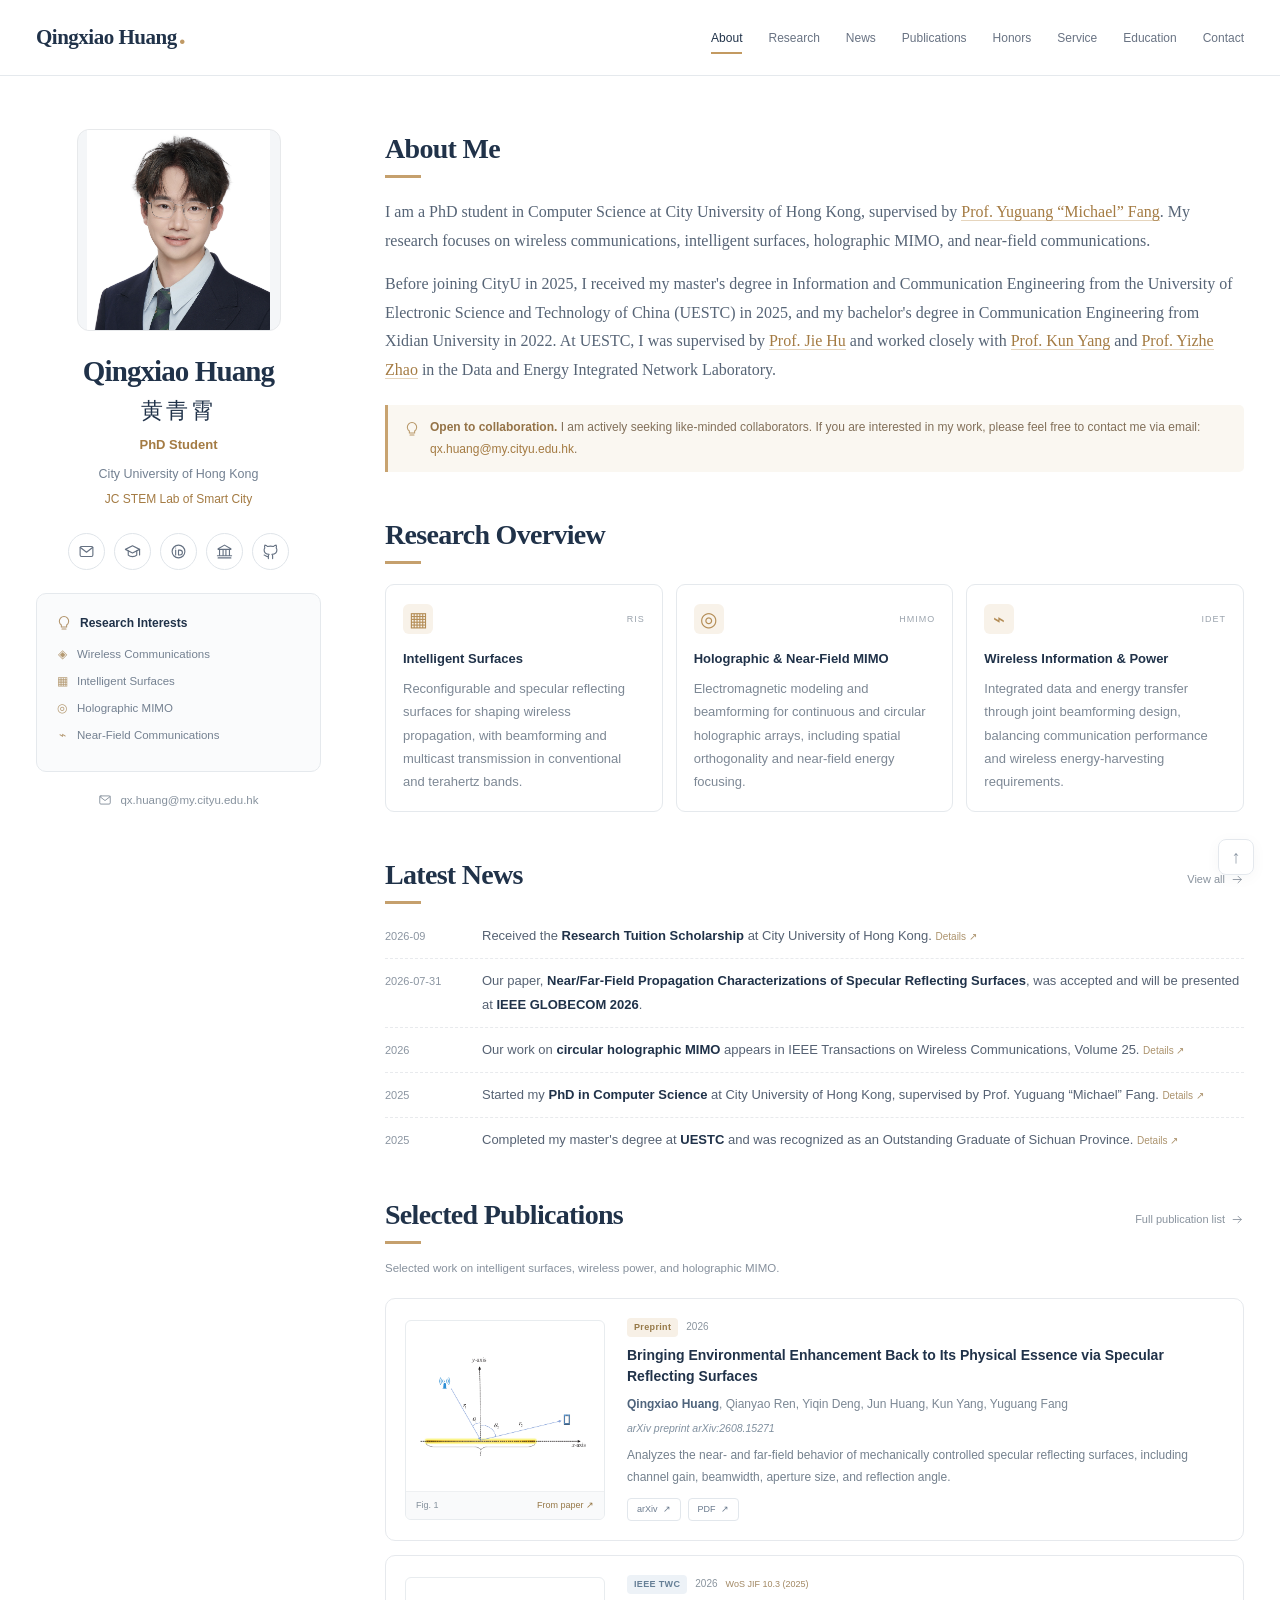
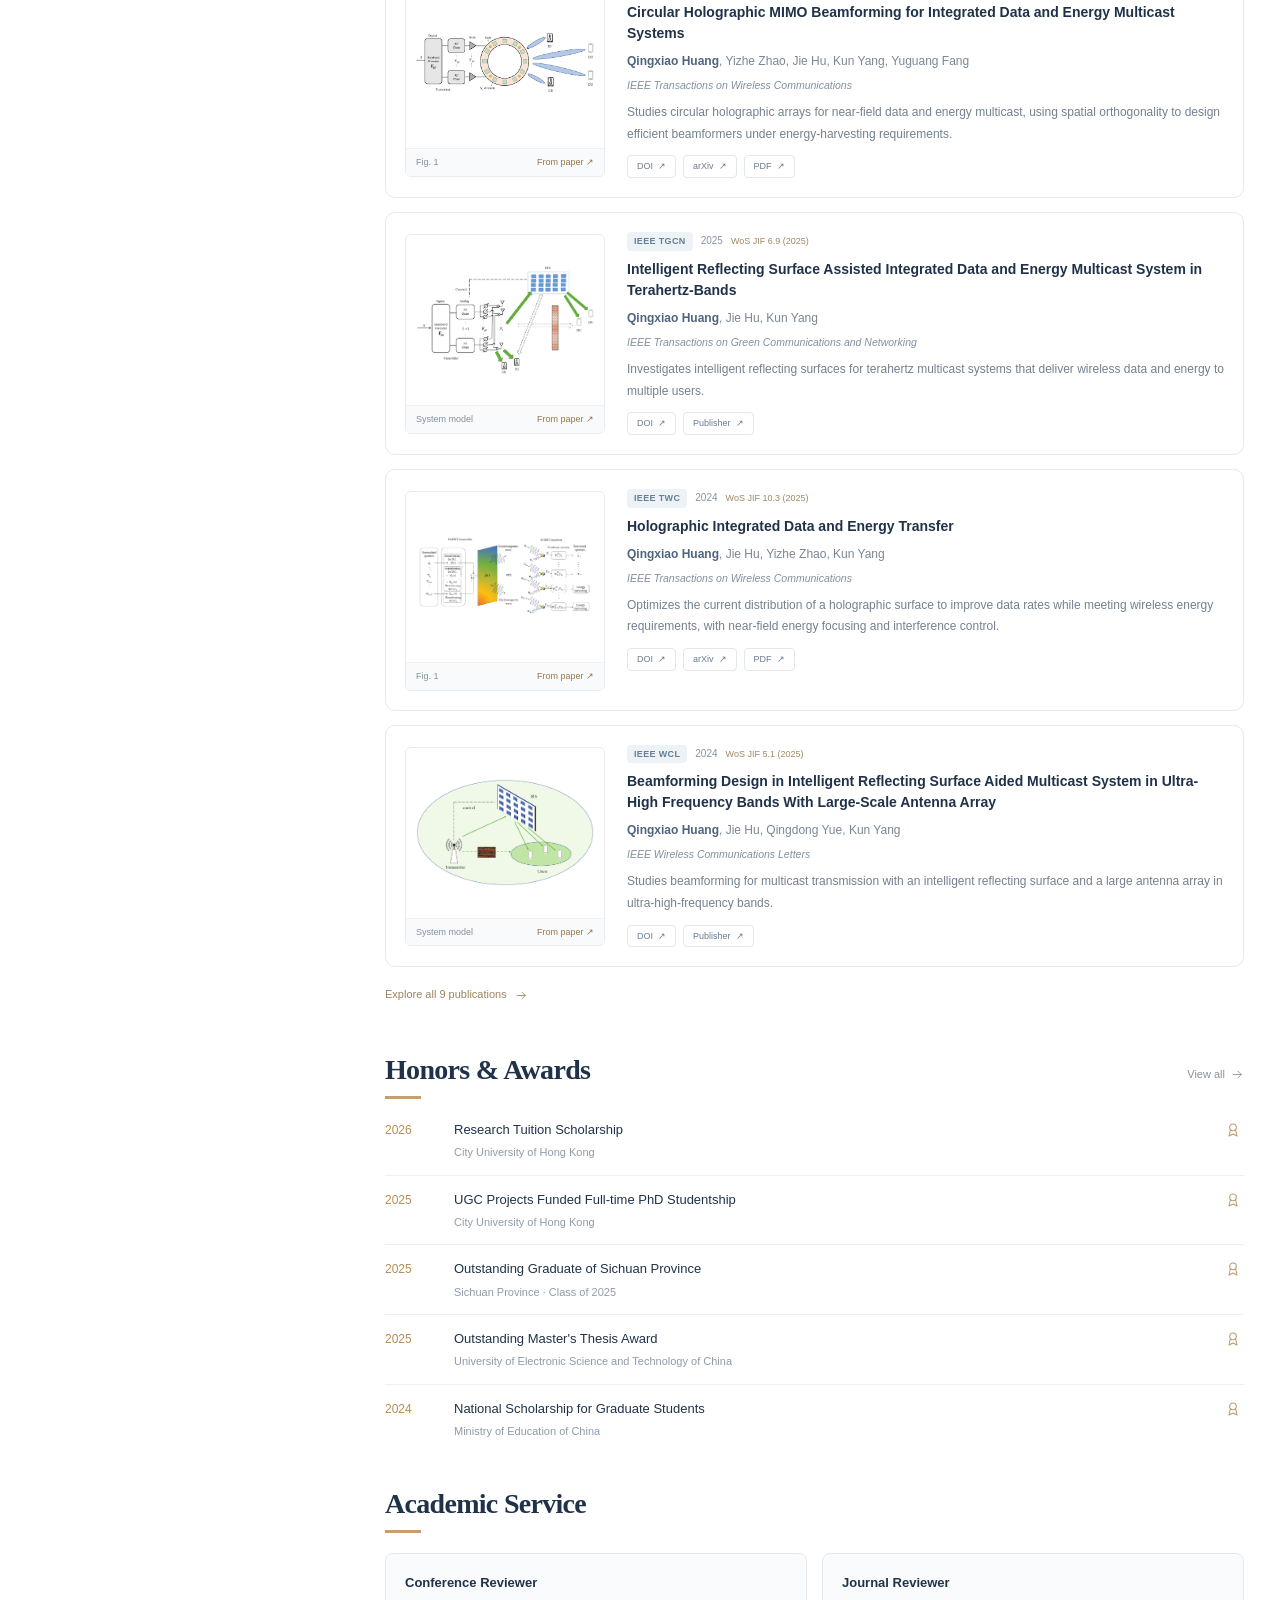
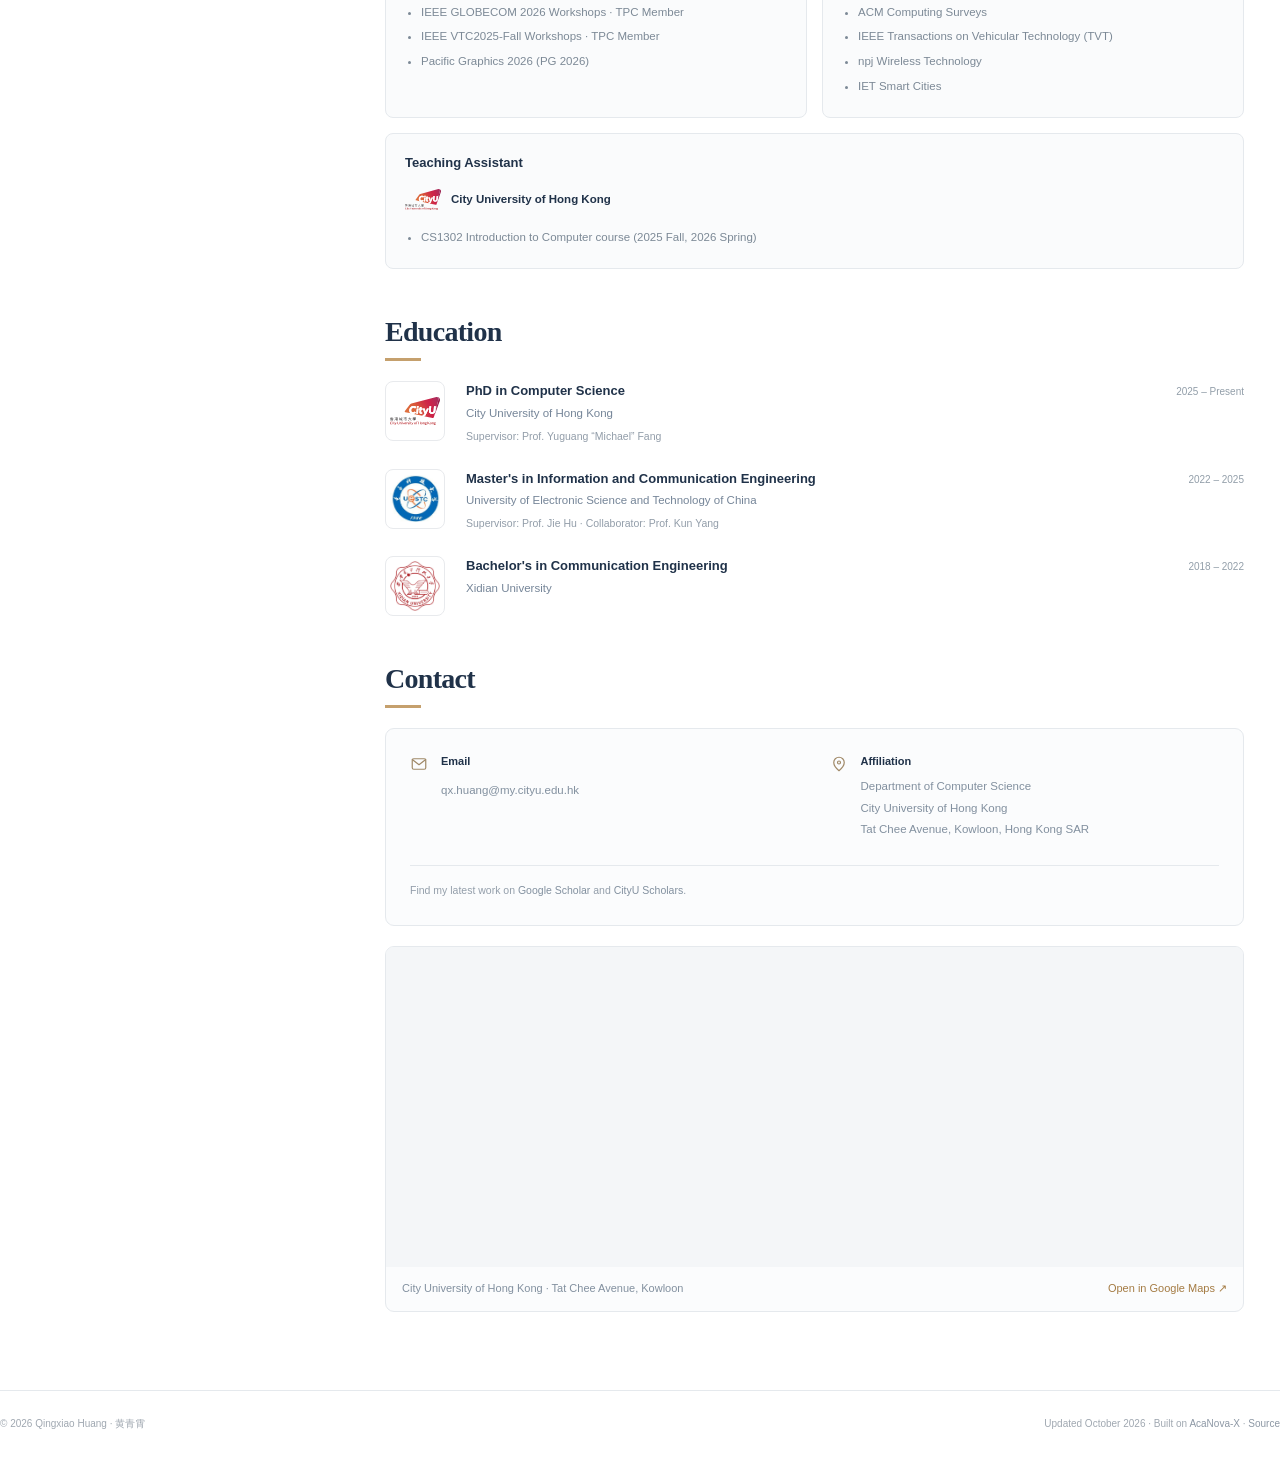
==== commit 35904325: "Correct GLOBECOM paper acceptance date to July 31" ====
--- a/index.html
+++ b/index.html
@@ -1,7 +1,7 @@
 <!DOCTYPE html><html lang="en"><head><meta charset="UTF-8"><meta name="viewport" content="width=device-width, initial-scale=1"><title>Academic Homepage | Qingxiao Huang</title><meta name="description" content="Qingxiao Huang (黄青霄), PhD student at City University of Hong Kong. Research in wireless communications, RIS, holographic MIMO, and near-field communications."><meta name="author" content="Qingxiao Huang"><meta name="theme-color" content="#21334a"><link rel="canonical" href="https://qxhuang0322.github.io/"><meta property="og:type" content="website"><meta property="og:title" content="Academic Homepage | Qingxiao Huang"><meta property="og:description" content="Qingxiao Huang (黄青霄), PhD student at City University of Hong Kong. Research in wireless communications, RIS, holographic MIMO, and near-field communications."><meta property="og:url" content="https://qxhuang0322.github.io/"><meta property="og:image" content="https://qxhuang0322.github.io/assets/profile.jpg?v=036603b367a6"><meta name="twitter:card" content="summary"><link rel="icon" href="assets/favicon.svg" type="image/svg+xml"><link rel="stylesheet" href="styles.css?v=ae20f70242d0"><script src="script.js?v=1776202261d4" defer></script><script type="application/ld+json">{"@context":"https://schema.org","@type":"Person","name":"Qingxiao Huang","alternateName":"黄青霄","url":"https://qxhuang0322.github.io","image":"https://qxhuang0322.github.io/assets/profile.jpg?v=036603b367a6","jobTitle":"PhD Student","affiliation":{"@type":"CollegeOrUniversity","name":"City University of Hong Kong"},"sameAs":["https://scholar.google.com/citations?user=7lqItBkAAAAJ&hl=en","https://orcid.org/0009-0005-3883-5112","https://scholars.cityu.edu.hk/en/persons/qhuang279/","https://github.com/qxhuang0322"],"knowsAbout":["Wireless Communications","Intelligent Surfaces","Holographic MIMO","Near-Field Communications"]}</script></head><body><a class="skip-link" href="#main-content">Skip to content</a><header class="top-nav"><div class="nav-inner"><a class="brand" href="./" aria-label="Qingxiao Huang, home">Qingxiao Huang<span class="brand-dot">.</span></a><button class="menu-toggle" aria-label="Open navigation" aria-expanded="false" aria-controls="main-nav"><svg class="icon" viewBox="0 0 24 24" fill="none" stroke="currentColor" stroke-width="1.6" stroke-linecap="round" stroke-linejoin="round" aria-hidden="true"><path d="M4 6h16M4 12h16M4 18h16"/></svg></button><nav id="main-nav" aria-label="Main navigation"><a href="#about">About</a><a href="#research">Research</a><a href="#news">News</a><a href="#publications">Publications</a><a href="#honors">Honors</a><a href="#service">Service</a><a href="#education">Education</a><a href="#contact">Contact</a></nav></div></header><main class="layout" id="main-content"><aside class="profile-column"><div class="profile-card"><img class="portrait" src="assets/profile.jpg?v=036603b367a6" width="2894" height="3176" alt="Portrait of Qingxiao Huang" fetchpriority="high"><h1>Qingxiao Huang<span lang="zh-Hans">黄青霄</span></h1><p class="profile-role">PhD Student</p><p class="profile-affiliation"><a href="https://www.cityu.edu.hk/" target="_blank" rel="noopener noreferrer">City University of Hong Kong</a></p><p class="profile-lab"><a href="https://jcstemlab-smartcity.github.io/" target="_blank" rel="noopener noreferrer">JC STEM Lab of Smart City</a></p><div class="social-links"><a class="social-link" href="mailto:qx.huang@my.cityu.edu.hk" aria-label="Email" title="Email"><svg class="icon" viewBox="0 0 24 24" fill="none" stroke="currentColor" stroke-width="1.6" stroke-linecap="round" stroke-linejoin="round" aria-hidden="true"><rect x="3" y="5" width="18" height="14" rx="2"/><path d="m3 6 9 7 9-7"/></svg><span class="social-tooltip">Email</span></a><a class="social-link" href="https://scholar.google.com/citations?user=7lqItBkAAAAJ&amp;hl=en" aria-label="Google Scholar" title="Google Scholar" target="_blank" rel="noopener noreferrer"><svg class="icon" viewBox="0 0 24 24" fill="none" stroke="currentColor" stroke-width="1.6" stroke-linecap="round" stroke-linejoin="round" aria-hidden="true"><path d="m2 9 10-5 10 5-10 5Z"/><path d="M6 11v6c3 3 9 3 12 0v-6M22 9v8"/></svg><span class="social-tooltip">Google Scholar</span></a><a class="social-link" href="https://orcid.org/0009-0005-3883-5112" aria-label="ORCID" title="ORCID" target="_blank" rel="noopener noreferrer"><svg class="icon" viewBox="0 0 24 24" fill="none" stroke="currentColor" stroke-width="1.6" stroke-linecap="round" stroke-linejoin="round" aria-hidden="true"><circle cx="12" cy="12" r="9"/><path d="M8 10v7m4-7h2a3.5 3.5 0 0 1 0 7h-2ZM8 7h.01"/></svg><span class="social-tooltip">ORCID</span></a><a class="social-link" href="https://scholars.cityu.edu.hk/en/persons/qhuang279/" aria-label="CityU Scholars" title="CityU Scholars" target="_blank" rel="noopener noreferrer"><svg class="icon" viewBox="0 0 24 24" fill="none" stroke="currentColor" stroke-width="1.6" stroke-linecap="round" stroke-linejoin="round" aria-hidden="true"><path d="m3 8 9-5 9 5M3 9h18M3 21h18M5 10v8m5-8v8m4-8v8m5-8v8M2 18h20"/></svg><span class="social-tooltip">CityU Scholars</span></a><a class="social-link" href="https://github.com/qxhuang0322" aria-label="GitHub" title="GitHub" target="_blank" rel="noopener noreferrer"><svg class="icon" viewBox="0 0 24 24" fill="none" stroke="currentColor" stroke-width="1.6" stroke-linecap="round" stroke-linejoin="round" aria-hidden="true"><path d="M9 19c-4 1-4-2-6-2m12 5v-4a3 3 0 0 0-1-2c4 0 7-2 7-6a5 5 0 0 0-1-3 5 5 0 0 0 0-4s-2 0-4 2a13 13 0 0 0-8 0C6 3 4 3 4 3a5 5 0 0 0 0 4 5 5 0 0 0-1 3c0 4 3 6 7 6a3 3 0 0 0-1 2v4"/></svg><span class="social-tooltip">GitHub</span></a></div><div class="interests"><h2><svg class="icon" viewBox="0 0 24 24" fill="none" stroke="currentColor" stroke-width="1.6" stroke-linecap="round" stroke-linejoin="round" aria-hidden="true"><path d="M8 17v-2a7 7 0 1 1 8 0v2m-8 1h8m-7 3h6"/></svg> Research Interests</h2><ul><li><span class="interest-mark" aria-hidden="true">◈</span>Wireless Communications</li><li><span class="interest-mark" aria-hidden="true">▦</span>Intelligent Surfaces</li><li><span class="interest-mark" aria-hidden="true">◎</span>Holographic MIMO</li><li><span class="interest-mark" aria-hidden="true">⌁</span>Near-Field Communications</li></ul></div><a class="profile-email" href="mailto:qx.huang@my.cityu.edu.hk"><svg class="icon" viewBox="0 0 24 24" fill="none" stroke="currentColor" stroke-width="1.6" stroke-linecap="round" stroke-linejoin="round" aria-hidden="true"><rect x="3" y="5" width="18" height="14" rx="2"/><path d="m3 6 9 7 9-7"/></svg>qx.huang@my.cityu.edu.hk</a></div></aside><div class="main-column">
  <section id="about" aria-labelledby="about-title"><div class="section-heading"><h2 id="about-title">About Me</h2></div><div class="biography"><p>I am a PhD student in Computer Science at City University of Hong Kong, supervised by <a href="https://www.cs.cityu.edu.hk/~yugufang/">Prof. Yuguang “Michael” Fang</a>. My research focuses on wireless communications, intelligent surfaces, holographic MIMO, and near-field communications.</p><p>Before joining CityU in 2025, I received my master's degree in Information and Communication Engineering from the University of Electronic Science and Technology of China (UESTC) in 2025, and my bachelor's degree in Communication Engineering from Xidian University in 2022. At UESTC, I was supervised by <a href="https://www.sice.uestc.edu.cn/info/1470/11935.htm">Prof. Jie Hu</a> and worked closely with <a href="https://ise.nju.edu.cn/szll/zjzjs/yangkun.htm">Prof. Kun Yang</a> and <a href="https://faculty.uestc.edu.cn/zhaoyizhe1/zh_CN/index.htm">Prof. Yizhe Zhao</a> in the Data and Energy Integrated Network Laboratory.</p></div><div class="collaboration-note"><svg class="icon" viewBox="0 0 24 24" fill="none" stroke="currentColor" stroke-width="1.6" stroke-linecap="round" stroke-linejoin="round" aria-hidden="true"><path d="M8 17v-2a7 7 0 1 1 8 0v2m-8 1h8m-7 3h6"/></svg><p><strong>Open to collaboration.</strong> I am actively seeking like-minded collaborators. If you are interested in my work, please feel free to contact me via email: <a href="mailto:qx.huang@my.cityu.edu.hk">qx.huang@my.cityu.edu.hk</a>.</p></div></section>
  <section id="research" aria-labelledby="research-title"><div class="section-heading"><h2 id="research-title">Research Overview</h2></div><div class="research-grid"><article class="research-card"><div class="research-card-top"><span class="research-symbol" aria-hidden="true">▦</span><span class="research-code">RIS</span></div><h3>Intelligent Surfaces</h3><p>Reconfigurable and specular reflecting surfaces for shaping wireless propagation, with beamforming and multicast transmission in conventional and terahertz bands.</p></article><article class="research-card"><div class="research-card-top"><span class="research-symbol" aria-hidden="true">◎</span><span class="research-code">HMIMO</span></div><h3>Holographic & Near-Field MIMO</h3><p>Electromagnetic modeling and beamforming for continuous and circular holographic arrays, including spatial orthogonality and near-field energy focusing.</p></article><article class="research-card"><div class="research-card-top"><span class="research-symbol" aria-hidden="true">⌁</span><span class="research-code">IDET</span></div><h3>Wireless Information & Power</h3><p>Integrated data and energy transfer through joint beamforming design, balancing communication performance and wireless energy-harvesting requirements.</p></article></div></section>
- <section id="news" aria-labelledby="news-title"><div class="section-heading"><h2 id="news-title">Latest News</h2><a class="view-link" href="pages/all-news.html">View all <svg class="icon" viewBox="0 0 24 24" fill="none" stroke="currentColor" stroke-width="1.6" stroke-linecap="round" stroke-linejoin="round" aria-hidden="true"><path d="M4 12h15m-6-6 6 6-6 6"/></svg></a></div><ol class="news-list"><li><time>2026-10</time><div>Our paper, <strong>Near/Far-Field Propagation Characterizations of Specular Reflecting Surfaces</strong>, has been accepted and will be presented at <strong>IEEE GLOBECOM 2026</strong>.</div></li><li><time>2026-09</time><div>Received the <strong>Research Tuition Scholarship</strong> at City University of Hong Kong. <a href="https://jcstemlab-smartcity.github.io/" class="inline-source" target="_blank" rel="noopener noreferrer">Details ↗</a></div></li><li><time>2026</time><div>Our work on <strong>circular holographic MIMO</strong> appears in IEEE Transactions on Wireless Communications, Volume 25. <a href="https://doi.org/10.1109/TWC.2025.3620886" class="inline-source" target="_blank" rel="noopener noreferrer">Details ↗</a></div></li><li><time>2025</time><div>Started my <strong>PhD in Computer Science</strong> at City University of Hong Kong, supervised by Prof. Yuguang “Michael” Fang. <a href="https://scholars.cityu.edu.hk/en/persons/qhuang279/" class="inline-source" target="_blank" rel="noopener noreferrer">Details ↗</a></div></li><li><time>2025</time><div>Completed my master's degree at <strong>UESTC</strong> and was recognized as an Outstanding Graduate of Sichuan Province. <a href="https://scholars.cityu.edu.hk/en/persons/qhuang279/" class="inline-source" target="_blank" rel="noopener noreferrer">Details ↗</a></div></li></ol></section>
+ <section id="news" aria-labelledby="news-title"><div class="section-heading"><h2 id="news-title">Latest News</h2><a class="view-link" href="pages/all-news.html">View all <svg class="icon" viewBox="0 0 24 24" fill="none" stroke="currentColor" stroke-width="1.6" stroke-linecap="round" stroke-linejoin="round" aria-hidden="true"><path d="M4 12h15m-6-6 6 6-6 6"/></svg></a></div><ol class="news-list"><li><time>2026-09</time><div>Received the <strong>Research Tuition Scholarship</strong> at City University of Hong Kong. <a href="https://jcstemlab-smartcity.github.io/" class="inline-source" target="_blank" rel="noopener noreferrer">Details ↗</a></div></li><li><time>2026-07-31</time><div>Our paper, <strong>Near/Far-Field Propagation Characterizations of Specular Reflecting Surfaces</strong>, was accepted and will be presented at <strong>IEEE GLOBECOM 2026</strong>.</div></li><li><time>2026</time><div>Our work on <strong>circular holographic MIMO</strong> appears in IEEE Transactions on Wireless Communications, Volume 25. <a href="https://doi.org/10.1109/TWC.2025.3620886" class="inline-source" target="_blank" rel="noopener noreferrer">Details ↗</a></div></li><li><time>2025</time><div>Started my <strong>PhD in Computer Science</strong> at City University of Hong Kong, supervised by Prof. Yuguang “Michael” Fang. <a href="https://scholars.cityu.edu.hk/en/persons/qhuang279/" class="inline-source" target="_blank" rel="noopener noreferrer">Details ↗</a></div></li><li><time>2025</time><div>Completed my master's degree at <strong>UESTC</strong> and was recognized as an Outstanding Graduate of Sichuan Province. <a href="https://scholars.cityu.edu.hk/en/persons/qhuang279/" class="inline-source" target="_blank" rel="noopener noreferrer">Details ↗</a></div></li></ol></section>
  <section id="publications" aria-labelledby="publications-title"><div class="section-heading"><h2 id="publications-title">Selected Publications</h2><a class="view-link" href="pages/all-publications.html">Full publication list <svg class="icon" viewBox="0 0 24 24" fill="none" stroke="currentColor" stroke-width="1.6" stroke-linecap="round" stroke-linejoin="round" aria-hidden="true"><path d="M4 12h15m-6-6 6 6-6 6"/></svg></a></div><p class="section-intro">Selected work on intelligent surfaces, wireless power, and holographic MIMO.</p><div class="publications-list"><article class="publication" data-status="preprint" data-search="bringing environmental enhancement back to its physical essence via specular reflecting surfaces qingxiao huang qianyao ren yiqin deng jun huang kun yang yuguang fang arxiv preprint arxiv:2608.15271 2026"><figure class="paper-art"><a class="paper-figure-link" href="assets/publications/srs-physical-essence-2026.png" target="_blank" rel="noopener noreferrer" aria-label="Open original figure from Bringing Environmental Enhancement Back to Its Physical Essence via Specular Reflecting Surfaces"><img src="assets/publications/srs-physical-essence-2026.png" alt="Original planar system diagram showing a transmitter and receiver linked through a specular reflecting surface, with propagation distances and reflection angles." loading="lazy" decoding="async"></a><figcaption><span>Fig. 1</span><a href="https://arxiv.org/html/2608.15271v1#S2.F1" target="_blank" rel="noopener noreferrer">From paper ↗</a></figcaption></figure><div class="paper-body"><div class="paper-meta"><span class="venue-badge preprint">Preprint</span><span>2026</span></div><h3><a href="https://arxiv.org/abs/2608.15271" target="_blank" rel="noopener noreferrer">Bringing Environmental Enhancement Back to Its Physical Essence via Specular Reflecting Surfaces</a></h3><p class="paper-authors"><strong>Qingxiao Huang</strong>, Qianyao Ren, Yiqin Deng, Jun Huang, Kun Yang, Yuguang Fang</p><p class="paper-venue">arXiv preprint arXiv:2608.15271</p><p class="paper-summary">Analyzes the near- and far-field behavior of mechanically controlled specular reflecting surfaces, including channel gain, beamwidth, aperture size, and reflection angle.</p><div class="paper-links"><a href="https://arxiv.org/abs/2608.15271" class="paper-link" target="_blank" rel="noopener noreferrer">arXiv <span aria-hidden="true">↗</span></a><a href="https://arxiv.org/pdf/2608.15271" class="paper-link" target="_blank" rel="noopener noreferrer">PDF <span aria-hidden="true">↗</span></a></div></div></article><article class="publication" data-status="published" data-search="circular holographic mimo beamforming for integrated data and energy multicast systems qingxiao huang yizhe zhao jie hu kun yang yuguang fang ieee transactions on wireless communications 2026"><figure class="paper-art"><a class="paper-figure-link" href="assets/publications/circular-hmimo-2026.png" target="_blank" rel="noopener noreferrer" aria-label="Open original figure from Circular Holographic MIMO Beamforming for Integrated Data and Energy Multicast Systems"><img src="assets/publications/circular-hmimo-2026.png" alt="Original circular holographic MIMO system diagram showing a digital baseband precoder, RF chains, ring-shaped antenna array, and data and energy users." loading="lazy" decoding="async"></a><figcaption><span>Fig. 1</span><a href="https://arxiv.org/html/2507.05057v1#S1.F1" target="_blank" rel="noopener noreferrer">From paper ↗</a></figcaption></figure><div class="paper-body"><div class="paper-meta"><span class="venue-badge">IEEE TWC</span><span>2026</span><a href="https://open.ieee.org/wp-content/uploads/IEEE-Title-List-August-2026.pdf#page=3" class="impact-factor" target="_blank" rel="noopener noreferrer">WoS JIF 10.3 (2025)</a></div><h3><a href="https://doi.org/10.1109/TWC.2025.3620886" target="_blank" rel="noopener noreferrer">Circular Holographic MIMO Beamforming for Integrated Data and Energy Multicast Systems</a></h3><p class="paper-authors"><strong>Qingxiao Huang</strong>, Yizhe Zhao, Jie Hu, Kun Yang, Yuguang Fang</p><p class="paper-venue">IEEE Transactions on Wireless Communications</p><p class="paper-summary">Studies circular holographic arrays for near-field data and energy multicast, using spatial orthogonality to design efficient beamformers under energy-harvesting requirements.</p><div class="paper-links"><a href="https://doi.org/10.1109/TWC.2025.3620886" class="paper-link" target="_blank" rel="noopener noreferrer">DOI <span aria-hidden="true">↗</span></a><a href="https://arxiv.org/abs/2507.05057" class="paper-link" target="_blank" rel="noopener noreferrer">arXiv <span aria-hidden="true">↗</span></a><a href="https://arxiv.org/pdf/2507.05057" class="paper-link" target="_blank" rel="noopener noreferrer">PDF <span aria-hidden="true">↗</span></a></div></div></article><article class="publication" data-status="published" data-search="intelligent reflecting surface assisted integrated data and energy multicast system in terahertz-bands qingxiao huang jie hu kun yang ieee transactions on green communications and networking 2025"><figure class="paper-art"><a class="paper-figure-link" href="assets/publications/irs-idem-thz-2025.png" target="_blank" rel="noopener noreferrer" aria-label="Open original figure from Intelligent Reflecting Surface Assisted Integrated Data and Energy Multicast System in Terahertz-Bands"><img src="assets/publications/irs-idem-thz-2025.png" alt="Original system diagram of IRS-assisted integrated data and energy multicast, showing digital and analog beamforming at the transmitter, an intelligent reflecting surface, data users, and energy users." loading="lazy" decoding="async"></a><figcaption><span>System model</span><a href="https://doi.org/10.1109/TGCN.2024.3415030" target="_blank" rel="noopener noreferrer">From paper ↗</a></figcaption></figure><div class="paper-body"><div class="paper-meta"><span class="venue-badge">IEEE TGCN</span><span>2025</span><a href="https://open.ieee.org/wp-content/uploads/IEEE-Title-List-August-2026.pdf#page=2" class="impact-factor" target="_blank" rel="noopener noreferrer">WoS JIF 6.9 (2025)</a></div><h3><a href="https://doi.org/10.1109/TGCN.2024.3415030" target="_blank" rel="noopener noreferrer">Intelligent Reflecting Surface Assisted Integrated Data and Energy Multicast System in Terahertz-Bands</a></h3><p class="paper-authors"><strong>Qingxiao Huang</strong>, Jie Hu, Kun Yang</p><p class="paper-venue">IEEE Transactions on Green Communications and Networking</p><p class="paper-summary">Investigates intelligent reflecting surfaces for terahertz multicast systems that deliver wireless data and energy to multiple users.</p><div class="paper-links"><a href="https://doi.org/10.1109/TGCN.2024.3415030" class="paper-link" target="_blank" rel="noopener noreferrer">DOI <span aria-hidden="true">↗</span></a><a href="https://ieeexplore.ieee.org/document/10559446/" class="paper-link" target="_blank" rel="noopener noreferrer">Publisher <span aria-hidden="true">↗</span></a></div></div></article><article class="publication" data-status="published" data-search="holographic integrated data and energy transfer qingxiao huang jie hu yizhe zhao kun yang ieee transactions on wireless communications 2024"><figure class="paper-art"><a class="paper-figure-link" href="assets/publications/holographic-idet-2024.png" target="_blank" rel="noopener noreferrer" aria-label="Open original figure from Holographic Integrated Data and Energy Transfer"><img src="assets/publications/holographic-idet-2024.png" alt="Original holographic integrated data and energy transfer system diagram showing data and energy beamformers, a continuous transmitting surface, and receiver combining and energy harvesting." loading="lazy" decoding="async"></a><figcaption><span>Fig. 1</span><a href="https://arxiv.org/html/2404.04927v1#S2.F1" target="_blank" rel="noopener noreferrer">From paper ↗</a></figcaption></figure><div class="paper-body"><div class="paper-meta"><span class="venue-badge">IEEE TWC</span><span>2024</span><a href="https://open.ieee.org/wp-content/uploads/IEEE-Title-List-August-2026.pdf#page=3" class="impact-factor" target="_blank" rel="noopener noreferrer">WoS JIF 10.3 (2025)</a></div><h3><a href="https://doi.org/10.1109/TWC.2024.3477750" target="_blank" rel="noopener noreferrer">Holographic Integrated Data and Energy Transfer</a></h3><p class="paper-authors"><strong>Qingxiao Huang</strong>, Jie Hu, Yizhe Zhao, Kun Yang</p><p class="paper-venue">IEEE Transactions on Wireless Communications</p><p class="paper-summary">Optimizes the current distribution of a holographic surface to improve data rates while meeting wireless energy requirements, with near-field energy focusing and interference control.</p><div class="paper-links"><a href="https://doi.org/10.1109/TWC.2024.3477750" class="paper-link" target="_blank" rel="noopener noreferrer">DOI <span aria-hidden="true">↗</span></a><a href="https://arxiv.org/abs/2404.04927" class="paper-link" target="_blank" rel="noopener noreferrer">arXiv <span aria-hidden="true">↗</span></a><a href="https://arxiv.org/pdf/2404.04927" class="paper-link" target="_blank" rel="noopener noreferrer">PDF <span aria-hidden="true">↗</span></a></div></div></article><article class="publication" data-status="published" data-search="beamforming design in intelligent reflecting surface aided multicast system in ultra-high frequency bands with large-scale antenna array qingxiao huang jie hu qingdong yue kun yang ieee wireless communications letters 2024"><figure class="paper-art"><a class="paper-figure-link" href="assets/publications/irs-multicast-beamforming-2024.png" target="_blank" rel="noopener noreferrer" aria-label="Open original figure from Beamforming Design in Intelligent Reflecting Surface Aided Multicast System in Ultra-High Frequency Bands With Large-Scale Antenna Array"><img src="assets/publications/irs-multicast-beamforming-2024.png" alt="Original multicast system diagram showing a transmitter, an intelligent reflecting surface, a blocked direct path, and a group of users." loading="lazy" decoding="async"></a><figcaption><span>System model</span><a href="https://doi.org/10.1109/LWC.2024.3373494" target="_blank" rel="noopener noreferrer">From paper ↗</a></figcaption></figure><div class="paper-body"><div class="paper-meta"><span class="venue-badge">IEEE WCL</span><span>2024</span><a href="https://open.ieee.org/wp-content/uploads/IEEE-Title-List-August-2026.pdf#page=3" class="impact-factor" target="_blank" rel="noopener noreferrer">WoS JIF 5.1 (2025)</a></div><h3><a href="https://doi.org/10.1109/LWC.2024.3373494" target="_blank" rel="noopener noreferrer">Beamforming Design in Intelligent Reflecting Surface Aided Multicast System in Ultra-High Frequency Bands With Large-Scale Antenna Array</a></h3><p class="paper-authors"><strong>Qingxiao Huang</strong>, Jie Hu, Qingdong Yue, Kun Yang</p><p class="paper-venue">IEEE Wireless Communications Letters</p><p class="paper-summary">Studies beamforming for multicast transmission with an intelligent reflecting surface and a large antenna array in ultra-high-frequency bands.</p><div class="paper-links"><a href="https://doi.org/10.1109/LWC.2024.3373494" class="paper-link" target="_blank" rel="noopener noreferrer">DOI <span aria-hidden="true">↗</span></a><a href="https://ieeexplore.ieee.org/document/10470405/" class="paper-link" target="_blank" rel="noopener noreferrer">Publisher <span aria-hidden="true">↗</span></a></div></div></article></div><a class="text-link" href="pages/all-publications.html">Explore all 9 publications <svg class="icon" viewBox="0 0 24 24" fill="none" stroke="currentColor" stroke-width="1.6" stroke-linecap="round" stroke-linejoin="round" aria-hidden="true"><path d="M4 12h15m-6-6 6 6-6 6"/></svg></a></section>
  <section id="honors" aria-labelledby="honors-title"><div class="section-heading"><h2 id="honors-title">Honors & Awards</h2><a class="view-link" href="pages/all-honors.html">View all <svg class="icon" viewBox="0 0 24 24" fill="none" stroke="currentColor" stroke-width="1.6" stroke-linecap="round" stroke-linejoin="round" aria-hidden="true"><path d="M4 12h15m-6-6 6 6-6 6"/></svg></a></div><ol class="honors-list"><li><span class="honor-year">2026</span><div><h3><a href="https://scholars.cityu.edu.hk/en/persons/qhuang279/" target="_blank" rel="noopener noreferrer">Research Tuition Scholarship</a></h3><p>City University of Hong Kong</p></div><svg class="icon" viewBox="0 0 24 24" fill="none" stroke="currentColor" stroke-width="1.6" stroke-linecap="round" stroke-linejoin="round" aria-hidden="true"><circle cx="12" cy="8" r="5"/><path d="m8 12-2 9 6-3 6 3-2-9"/></svg></li><li><span class="honor-year">2025</span><div><h3>UGC Projects Funded Full-time PhD Studentship</h3><p>City University of Hong Kong</p></div><svg class="icon" viewBox="0 0 24 24" fill="none" stroke="currentColor" stroke-width="1.6" stroke-linecap="round" stroke-linejoin="round" aria-hidden="true"><circle cx="12" cy="8" r="5"/><path d="m8 12-2 9 6-3 6 3-2-9"/></svg></li><li><span class="honor-year">2025</span><div><h3><a href="https://scholars.cityu.edu.hk/en/persons/qhuang279/" target="_blank" rel="noopener noreferrer">Outstanding Graduate of Sichuan Province</a></h3><p>Sichuan Province · Class of 2025</p></div><svg class="icon" viewBox="0 0 24 24" fill="none" stroke="currentColor" stroke-width="1.6" stroke-linecap="round" stroke-linejoin="round" aria-hidden="true"><circle cx="12" cy="8" r="5"/><path d="m8 12-2 9 6-3 6 3-2-9"/></svg></li><li><span class="honor-year">2025</span><div><h3><a href="https://scholars.cityu.edu.hk/en/persons/qhuang279/" target="_blank" rel="noopener noreferrer">Outstanding Master&#39;s Thesis Award</a></h3><p>University of Electronic Science and Technology of China</p></div><svg class="icon" viewBox="0 0 24 24" fill="none" stroke="currentColor" stroke-width="1.6" stroke-linecap="round" stroke-linejoin="round" aria-hidden="true"><circle cx="12" cy="8" r="5"/><path d="m8 12-2 9 6-3 6 3-2-9"/></svg></li><li><span class="honor-year">2024</span><div><h3><a href="https://scholars.cityu.edu.hk/en/persons/qhuang279/" target="_blank" rel="noopener noreferrer">National Scholarship for Graduate Students</a></h3><p>Ministry of Education of China</p></div><svg class="icon" viewBox="0 0 24 24" fill="none" stroke="currentColor" stroke-width="1.6" stroke-linecap="round" stroke-linejoin="round" aria-hidden="true"><circle cx="12" cy="8" r="5"/><path d="m8 12-2 9 6-3 6 3-2-9"/></svg></li></ol></section>
  <section id="service" aria-labelledby="service-title"><div class="section-heading"><h2 id="service-title">Academic Service</h2></div><div class="service-grid"><article><h3>Conference Reviewer</h3><ul><li>IEEE GLOBECOM 2026 Workshops · TPC Member</li><li>IEEE VTC2025-Fall Workshops · TPC Member</li><li>Pacific Graphics 2026 (PG 2026)</li></ul></article><article><h3>Journal Reviewer</h3><ul><li>ACM Computing Surveys</li><li>IEEE Transactions on Vehicular Technology (TVT)</li><li>npj Wireless Technology</li><li>IET Smart Cities</li></ul></article><article><h3>Teaching Assistant</h3><div class="service-institution"><img src="assets/schools/cityu.svg" alt="City University of Hong Kong logo" loading="lazy"><strong>City University of Hong Kong</strong></div><ul><li>CS1302 Introduction to Computer course (2025 Fall, 2026 Spring)</li></ul></article></div></section>
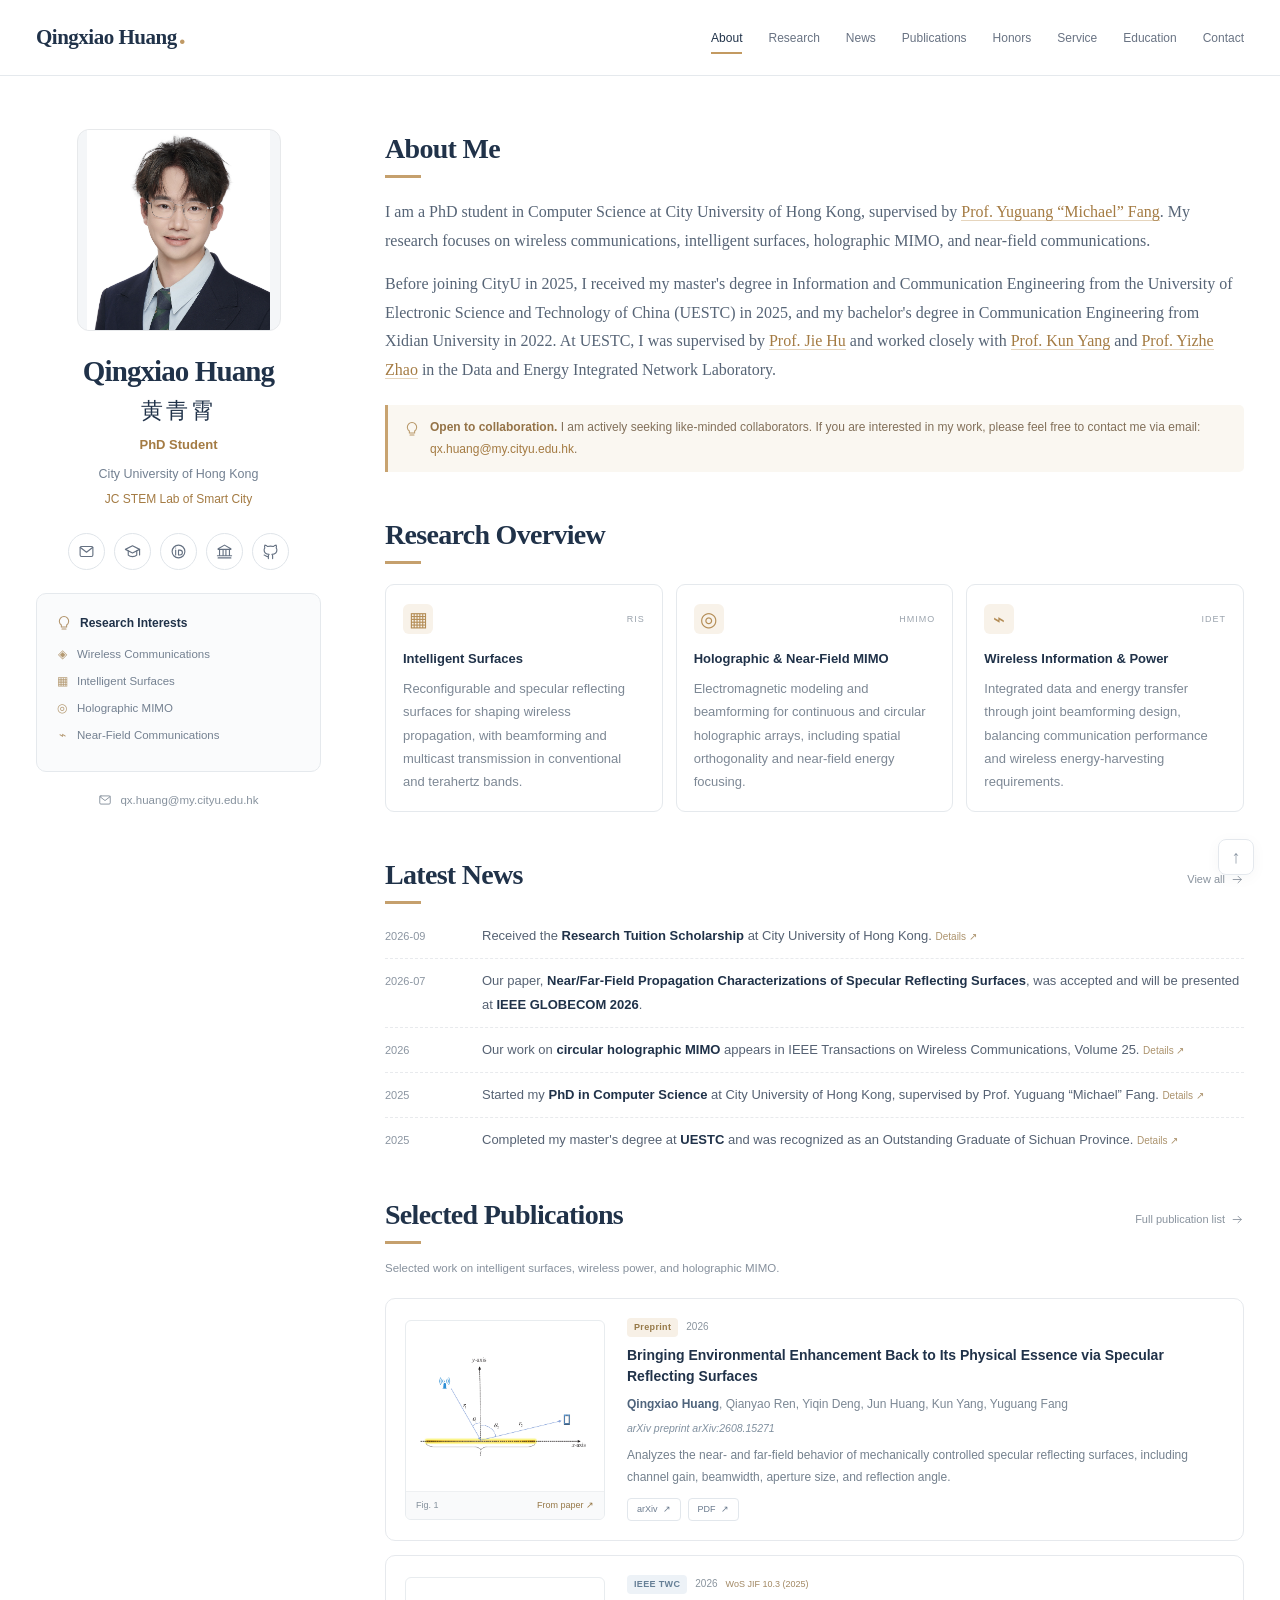
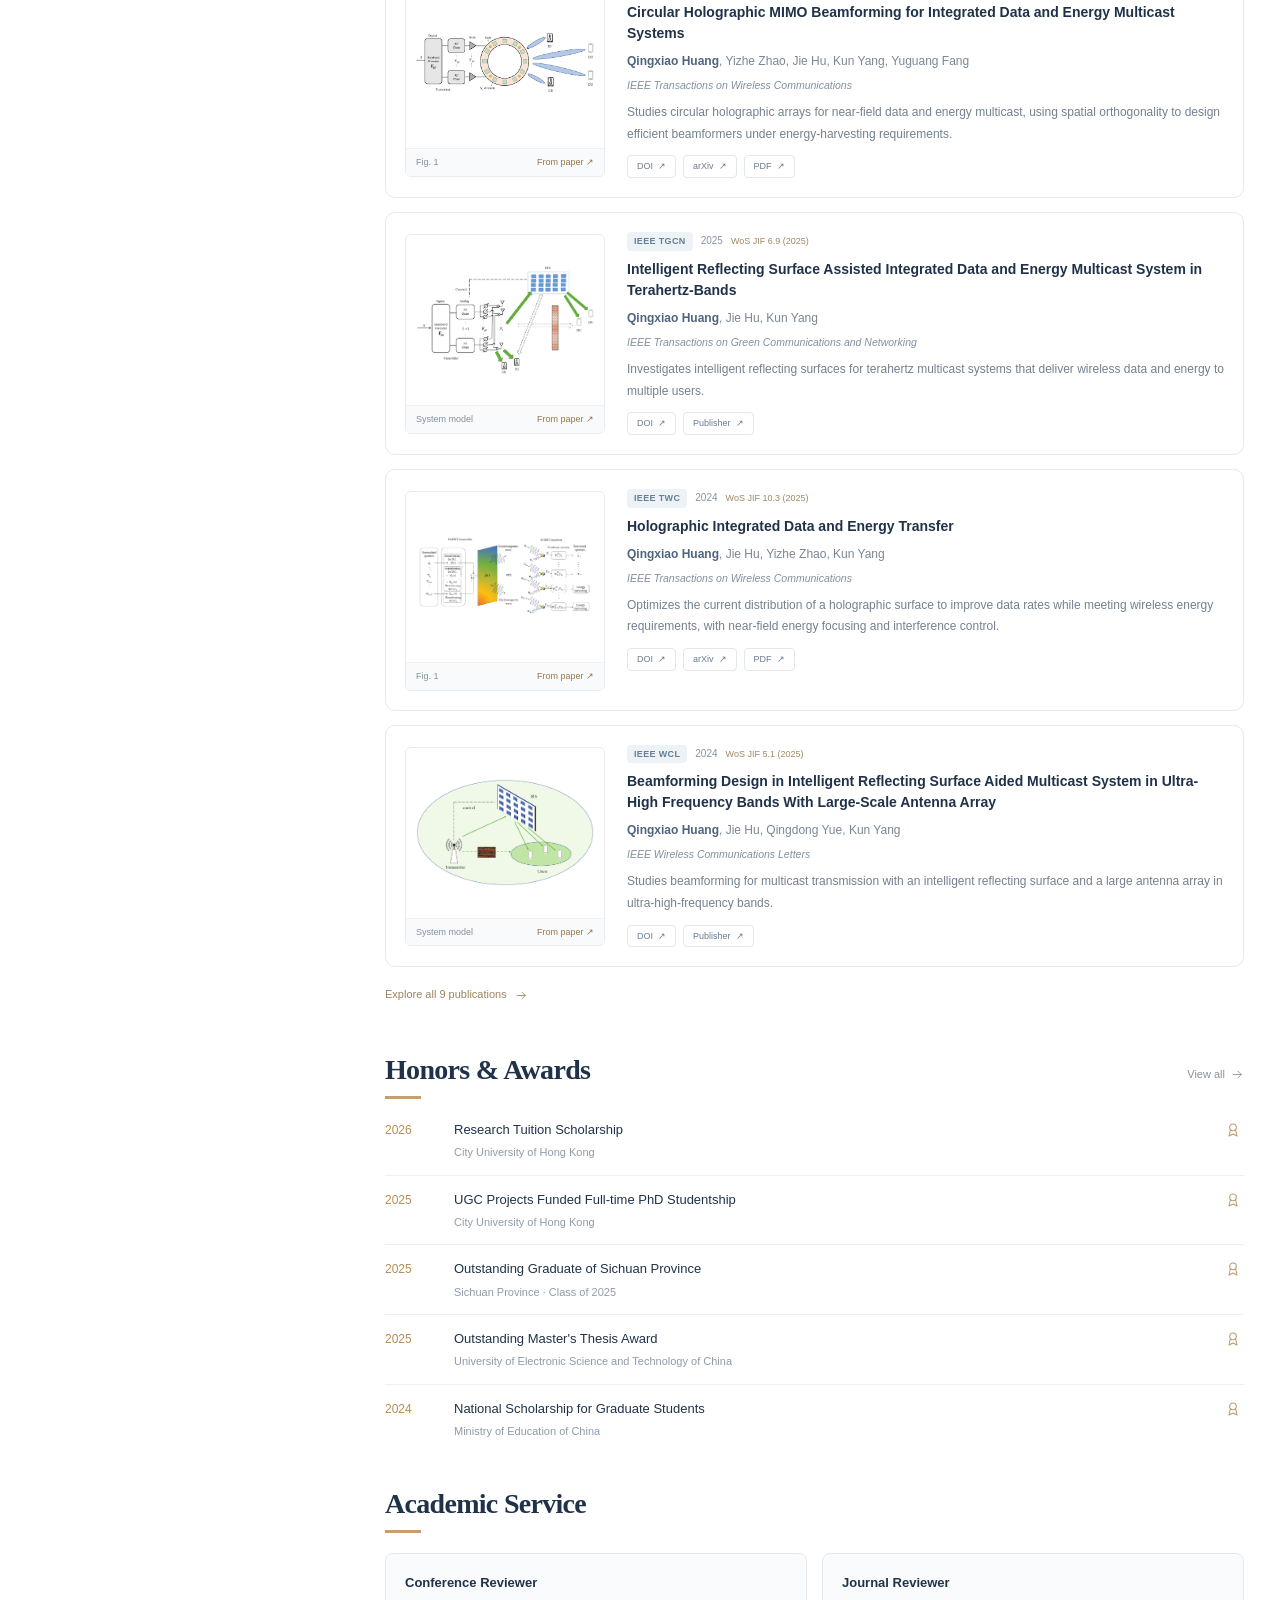
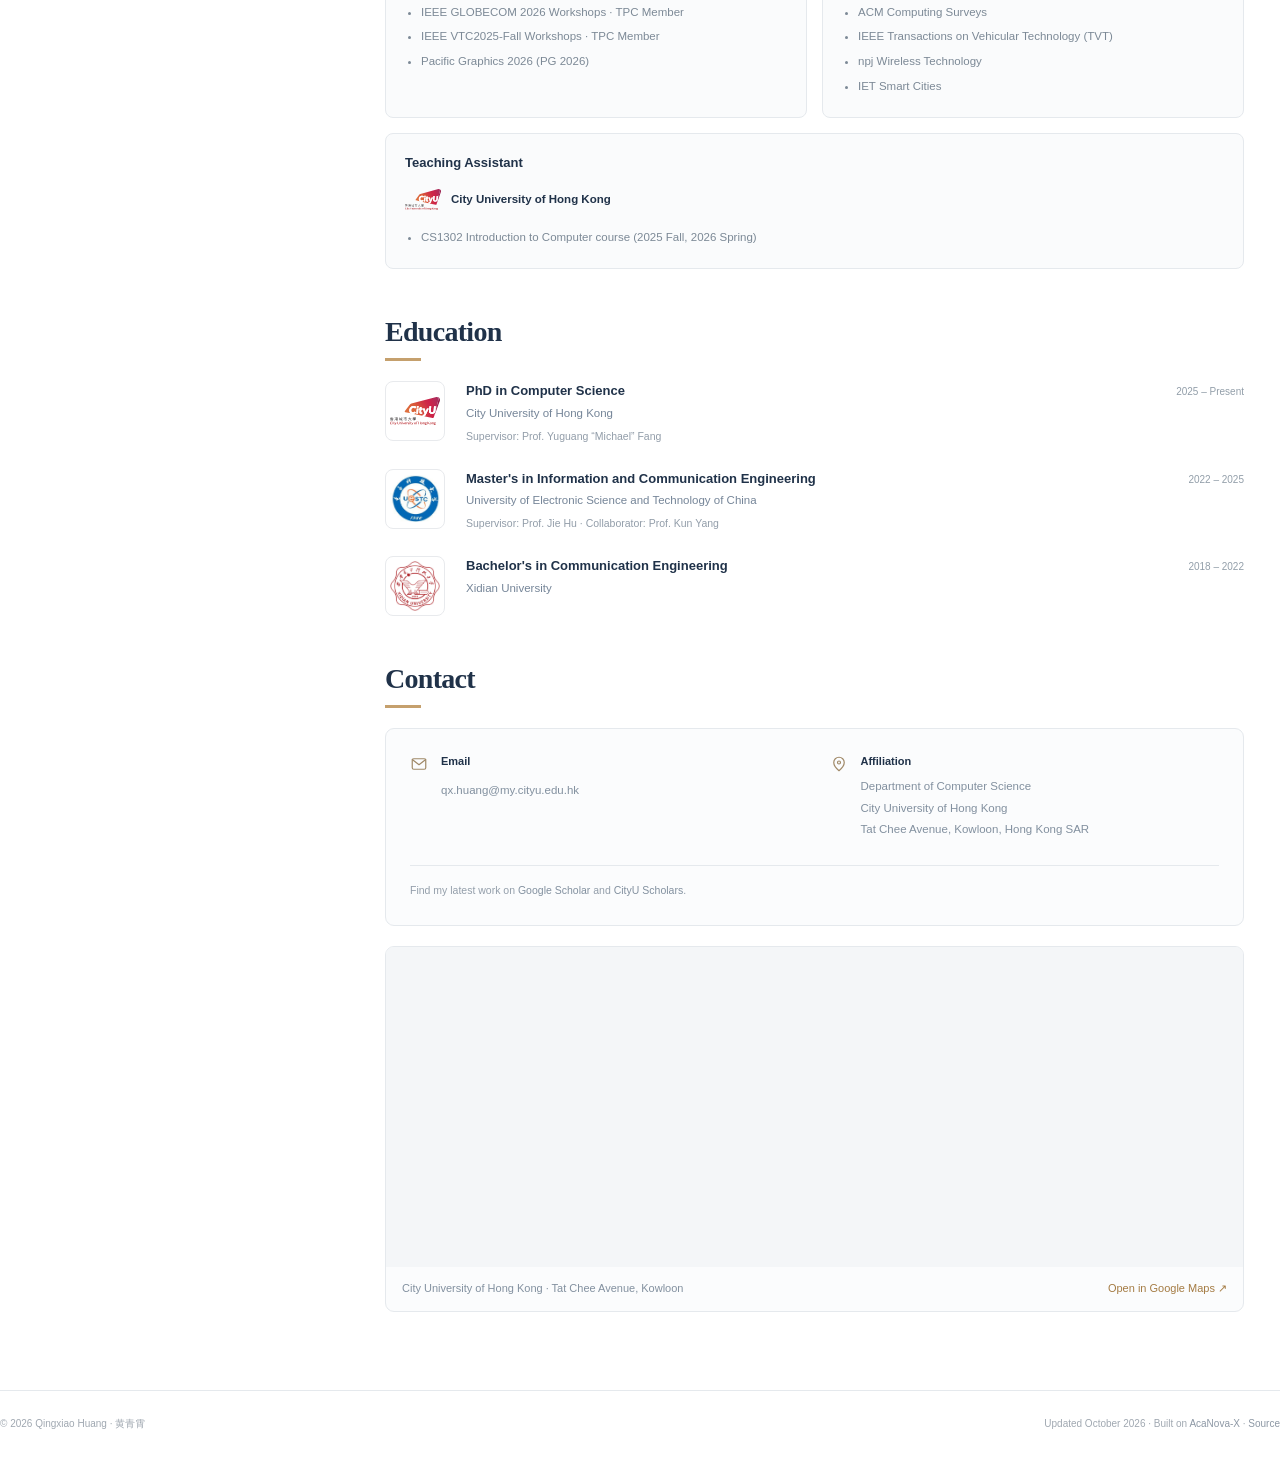
==== commit 4ead35b1: "Show GLOBECOM news date by month" ====
--- a/index.html
+++ b/index.html
@@ -1,7 +1,7 @@
 <!DOCTYPE html><html lang="en"><head><meta charset="UTF-8"><meta name="viewport" content="width=device-width, initial-scale=1"><title>Academic Homepage | Qingxiao Huang</title><meta name="description" content="Qingxiao Huang (黄青霄), PhD student at City University of Hong Kong. Research in wireless communications, RIS, holographic MIMO, and near-field communications."><meta name="author" content="Qingxiao Huang"><meta name="theme-color" content="#21334a"><link rel="canonical" href="https://qxhuang0322.github.io/"><meta property="og:type" content="website"><meta property="og:title" content="Academic Homepage | Qingxiao Huang"><meta property="og:description" content="Qingxiao Huang (黄青霄), PhD student at City University of Hong Kong. Research in wireless communications, RIS, holographic MIMO, and near-field communications."><meta property="og:url" content="https://qxhuang0322.github.io/"><meta property="og:image" content="https://qxhuang0322.github.io/assets/profile.jpg?v=036603b367a6"><meta name="twitter:card" content="summary"><link rel="icon" href="assets/favicon.svg" type="image/svg+xml"><link rel="stylesheet" href="styles.css?v=ae20f70242d0"><script src="script.js?v=1776202261d4" defer></script><script type="application/ld+json">{"@context":"https://schema.org","@type":"Person","name":"Qingxiao Huang","alternateName":"黄青霄","url":"https://qxhuang0322.github.io","image":"https://qxhuang0322.github.io/assets/profile.jpg?v=036603b367a6","jobTitle":"PhD Student","affiliation":{"@type":"CollegeOrUniversity","name":"City University of Hong Kong"},"sameAs":["https://scholar.google.com/citations?user=7lqItBkAAAAJ&hl=en","https://orcid.org/0009-0005-3883-5112","https://scholars.cityu.edu.hk/en/persons/qhuang279/","https://github.com/qxhuang0322"],"knowsAbout":["Wireless Communications","Intelligent Surfaces","Holographic MIMO","Near-Field Communications"]}</script></head><body><a class="skip-link" href="#main-content">Skip to content</a><header class="top-nav"><div class="nav-inner"><a class="brand" href="./" aria-label="Qingxiao Huang, home">Qingxiao Huang<span class="brand-dot">.</span></a><button class="menu-toggle" aria-label="Open navigation" aria-expanded="false" aria-controls="main-nav"><svg class="icon" viewBox="0 0 24 24" fill="none" stroke="currentColor" stroke-width="1.6" stroke-linecap="round" stroke-linejoin="round" aria-hidden="true"><path d="M4 6h16M4 12h16M4 18h16"/></svg></button><nav id="main-nav" aria-label="Main navigation"><a href="#about">About</a><a href="#research">Research</a><a href="#news">News</a><a href="#publications">Publications</a><a href="#honors">Honors</a><a href="#service">Service</a><a href="#education">Education</a><a href="#contact">Contact</a></nav></div></header><main class="layout" id="main-content"><aside class="profile-column"><div class="profile-card"><img class="portrait" src="assets/profile.jpg?v=036603b367a6" width="2894" height="3176" alt="Portrait of Qingxiao Huang" fetchpriority="high"><h1>Qingxiao Huang<span lang="zh-Hans">黄青霄</span></h1><p class="profile-role">PhD Student</p><p class="profile-affiliation"><a href="https://www.cityu.edu.hk/" target="_blank" rel="noopener noreferrer">City University of Hong Kong</a></p><p class="profile-lab"><a href="https://jcstemlab-smartcity.github.io/" target="_blank" rel="noopener noreferrer">JC STEM Lab of Smart City</a></p><div class="social-links"><a class="social-link" href="mailto:qx.huang@my.cityu.edu.hk" aria-label="Email" title="Email"><svg class="icon" viewBox="0 0 24 24" fill="none" stroke="currentColor" stroke-width="1.6" stroke-linecap="round" stroke-linejoin="round" aria-hidden="true"><rect x="3" y="5" width="18" height="14" rx="2"/><path d="m3 6 9 7 9-7"/></svg><span class="social-tooltip">Email</span></a><a class="social-link" href="https://scholar.google.com/citations?user=7lqItBkAAAAJ&amp;hl=en" aria-label="Google Scholar" title="Google Scholar" target="_blank" rel="noopener noreferrer"><svg class="icon" viewBox="0 0 24 24" fill="none" stroke="currentColor" stroke-width="1.6" stroke-linecap="round" stroke-linejoin="round" aria-hidden="true"><path d="m2 9 10-5 10 5-10 5Z"/><path d="M6 11v6c3 3 9 3 12 0v-6M22 9v8"/></svg><span class="social-tooltip">Google Scholar</span></a><a class="social-link" href="https://orcid.org/0009-0005-3883-5112" aria-label="ORCID" title="ORCID" target="_blank" rel="noopener noreferrer"><svg class="icon" viewBox="0 0 24 24" fill="none" stroke="currentColor" stroke-width="1.6" stroke-linecap="round" stroke-linejoin="round" aria-hidden="true"><circle cx="12" cy="12" r="9"/><path d="M8 10v7m4-7h2a3.5 3.5 0 0 1 0 7h-2ZM8 7h.01"/></svg><span class="social-tooltip">ORCID</span></a><a class="social-link" href="https://scholars.cityu.edu.hk/en/persons/qhuang279/" aria-label="CityU Scholars" title="CityU Scholars" target="_blank" rel="noopener noreferrer"><svg class="icon" viewBox="0 0 24 24" fill="none" stroke="currentColor" stroke-width="1.6" stroke-linecap="round" stroke-linejoin="round" aria-hidden="true"><path d="m3 8 9-5 9 5M3 9h18M3 21h18M5 10v8m5-8v8m4-8v8m5-8v8M2 18h20"/></svg><span class="social-tooltip">CityU Scholars</span></a><a class="social-link" href="https://github.com/qxhuang0322" aria-label="GitHub" title="GitHub" target="_blank" rel="noopener noreferrer"><svg class="icon" viewBox="0 0 24 24" fill="none" stroke="currentColor" stroke-width="1.6" stroke-linecap="round" stroke-linejoin="round" aria-hidden="true"><path d="M9 19c-4 1-4-2-6-2m12 5v-4a3 3 0 0 0-1-2c4 0 7-2 7-6a5 5 0 0 0-1-3 5 5 0 0 0 0-4s-2 0-4 2a13 13 0 0 0-8 0C6 3 4 3 4 3a5 5 0 0 0 0 4 5 5 0 0 0-1 3c0 4 3 6 7 6a3 3 0 0 0-1 2v4"/></svg><span class="social-tooltip">GitHub</span></a></div><div class="interests"><h2><svg class="icon" viewBox="0 0 24 24" fill="none" stroke="currentColor" stroke-width="1.6" stroke-linecap="round" stroke-linejoin="round" aria-hidden="true"><path d="M8 17v-2a7 7 0 1 1 8 0v2m-8 1h8m-7 3h6"/></svg> Research Interests</h2><ul><li><span class="interest-mark" aria-hidden="true">◈</span>Wireless Communications</li><li><span class="interest-mark" aria-hidden="true">▦</span>Intelligent Surfaces</li><li><span class="interest-mark" aria-hidden="true">◎</span>Holographic MIMO</li><li><span class="interest-mark" aria-hidden="true">⌁</span>Near-Field Communications</li></ul></div><a class="profile-email" href="mailto:qx.huang@my.cityu.edu.hk"><svg class="icon" viewBox="0 0 24 24" fill="none" stroke="currentColor" stroke-width="1.6" stroke-linecap="round" stroke-linejoin="round" aria-hidden="true"><rect x="3" y="5" width="18" height="14" rx="2"/><path d="m3 6 9 7 9-7"/></svg>qx.huang@my.cityu.edu.hk</a></div></aside><div class="main-column">
  <section id="about" aria-labelledby="about-title"><div class="section-heading"><h2 id="about-title">About Me</h2></div><div class="biography"><p>I am a PhD student in Computer Science at City University of Hong Kong, supervised by <a href="https://www.cs.cityu.edu.hk/~yugufang/">Prof. Yuguang “Michael” Fang</a>. My research focuses on wireless communications, intelligent surfaces, holographic MIMO, and near-field communications.</p><p>Before joining CityU in 2025, I received my master's degree in Information and Communication Engineering from the University of Electronic Science and Technology of China (UESTC) in 2025, and my bachelor's degree in Communication Engineering from Xidian University in 2022. At UESTC, I was supervised by <a href="https://www.sice.uestc.edu.cn/info/1470/11935.htm">Prof. Jie Hu</a> and worked closely with <a href="https://ise.nju.edu.cn/szll/zjzjs/yangkun.htm">Prof. Kun Yang</a> and <a href="https://faculty.uestc.edu.cn/zhaoyizhe1/zh_CN/index.htm">Prof. Yizhe Zhao</a> in the Data and Energy Integrated Network Laboratory.</p></div><div class="collaboration-note"><svg class="icon" viewBox="0 0 24 24" fill="none" stroke="currentColor" stroke-width="1.6" stroke-linecap="round" stroke-linejoin="round" aria-hidden="true"><path d="M8 17v-2a7 7 0 1 1 8 0v2m-8 1h8m-7 3h6"/></svg><p><strong>Open to collaboration.</strong> I am actively seeking like-minded collaborators. If you are interested in my work, please feel free to contact me via email: <a href="mailto:qx.huang@my.cityu.edu.hk">qx.huang@my.cityu.edu.hk</a>.</p></div></section>
  <section id="research" aria-labelledby="research-title"><div class="section-heading"><h2 id="research-title">Research Overview</h2></div><div class="research-grid"><article class="research-card"><div class="research-card-top"><span class="research-symbol" aria-hidden="true">▦</span><span class="research-code">RIS</span></div><h3>Intelligent Surfaces</h3><p>Reconfigurable and specular reflecting surfaces for shaping wireless propagation, with beamforming and multicast transmission in conventional and terahertz bands.</p></article><article class="research-card"><div class="research-card-top"><span class="research-symbol" aria-hidden="true">◎</span><span class="research-code">HMIMO</span></div><h3>Holographic & Near-Field MIMO</h3><p>Electromagnetic modeling and beamforming for continuous and circular holographic arrays, including spatial orthogonality and near-field energy focusing.</p></article><article class="research-card"><div class="research-card-top"><span class="research-symbol" aria-hidden="true">⌁</span><span class="research-code">IDET</span></div><h3>Wireless Information & Power</h3><p>Integrated data and energy transfer through joint beamforming design, balancing communication performance and wireless energy-harvesting requirements.</p></article></div></section>
- <section id="news" aria-labelledby="news-title"><div class="section-heading"><h2 id="news-title">Latest News</h2><a class="view-link" href="pages/all-news.html">View all <svg class="icon" viewBox="0 0 24 24" fill="none" stroke="currentColor" stroke-width="1.6" stroke-linecap="round" stroke-linejoin="round" aria-hidden="true"><path d="M4 12h15m-6-6 6 6-6 6"/></svg></a></div><ol class="news-list"><li><time>2026-09</time><div>Received the <strong>Research Tuition Scholarship</strong> at City University of Hong Kong. <a href="https://jcstemlab-smartcity.github.io/" class="inline-source" target="_blank" rel="noopener noreferrer">Details ↗</a></div></li><li><time>2026-07-31</time><div>Our paper, <strong>Near/Far-Field Propagation Characterizations of Specular Reflecting Surfaces</strong>, was accepted and will be presented at <strong>IEEE GLOBECOM 2026</strong>.</div></li><li><time>2026</time><div>Our work on <strong>circular holographic MIMO</strong> appears in IEEE Transactions on Wireless Communications, Volume 25. <a href="https://doi.org/10.1109/TWC.2025.3620886" class="inline-source" target="_blank" rel="noopener noreferrer">Details ↗</a></div></li><li><time>2025</time><div>Started my <strong>PhD in Computer Science</strong> at City University of Hong Kong, supervised by Prof. Yuguang “Michael” Fang. <a href="https://scholars.cityu.edu.hk/en/persons/qhuang279/" class="inline-source" target="_blank" rel="noopener noreferrer">Details ↗</a></div></li><li><time>2025</time><div>Completed my master's degree at <strong>UESTC</strong> and was recognized as an Outstanding Graduate of Sichuan Province. <a href="https://scholars.cityu.edu.hk/en/persons/qhuang279/" class="inline-source" target="_blank" rel="noopener noreferrer">Details ↗</a></div></li></ol></section>
+ <section id="news" aria-labelledby="news-title"><div class="section-heading"><h2 id="news-title">Latest News</h2><a class="view-link" href="pages/all-news.html">View all <svg class="icon" viewBox="0 0 24 24" fill="none" stroke="currentColor" stroke-width="1.6" stroke-linecap="round" stroke-linejoin="round" aria-hidden="true"><path d="M4 12h15m-6-6 6 6-6 6"/></svg></a></div><ol class="news-list"><li><time>2026-09</time><div>Received the <strong>Research Tuition Scholarship</strong> at City University of Hong Kong. <a href="https://jcstemlab-smartcity.github.io/" class="inline-source" target="_blank" rel="noopener noreferrer">Details ↗</a></div></li><li><time>2026-07</time><div>Our paper, <strong>Near/Far-Field Propagation Characterizations of Specular Reflecting Surfaces</strong>, was accepted and will be presented at <strong>IEEE GLOBECOM 2026</strong>.</div></li><li><time>2026</time><div>Our work on <strong>circular holographic MIMO</strong> appears in IEEE Transactions on Wireless Communications, Volume 25. <a href="https://doi.org/10.1109/TWC.2025.3620886" class="inline-source" target="_blank" rel="noopener noreferrer">Details ↗</a></div></li><li><time>2025</time><div>Started my <strong>PhD in Computer Science</strong> at City University of Hong Kong, supervised by Prof. Yuguang “Michael” Fang. <a href="https://scholars.cityu.edu.hk/en/persons/qhuang279/" class="inline-source" target="_blank" rel="noopener noreferrer">Details ↗</a></div></li><li><time>2025</time><div>Completed my master's degree at <strong>UESTC</strong> and was recognized as an Outstanding Graduate of Sichuan Province. <a href="https://scholars.cityu.edu.hk/en/persons/qhuang279/" class="inline-source" target="_blank" rel="noopener noreferrer">Details ↗</a></div></li></ol></section>
  <section id="publications" aria-labelledby="publications-title"><div class="section-heading"><h2 id="publications-title">Selected Publications</h2><a class="view-link" href="pages/all-publications.html">Full publication list <svg class="icon" viewBox="0 0 24 24" fill="none" stroke="currentColor" stroke-width="1.6" stroke-linecap="round" stroke-linejoin="round" aria-hidden="true"><path d="M4 12h15m-6-6 6 6-6 6"/></svg></a></div><p class="section-intro">Selected work on intelligent surfaces, wireless power, and holographic MIMO.</p><div class="publications-list"><article class="publication" data-status="preprint" data-search="bringing environmental enhancement back to its physical essence via specular reflecting surfaces qingxiao huang qianyao ren yiqin deng jun huang kun yang yuguang fang arxiv preprint arxiv:2608.15271 2026"><figure class="paper-art"><a class="paper-figure-link" href="assets/publications/srs-physical-essence-2026.png" target="_blank" rel="noopener noreferrer" aria-label="Open original figure from Bringing Environmental Enhancement Back to Its Physical Essence via Specular Reflecting Surfaces"><img src="assets/publications/srs-physical-essence-2026.png" alt="Original planar system diagram showing a transmitter and receiver linked through a specular reflecting surface, with propagation distances and reflection angles." loading="lazy" decoding="async"></a><figcaption><span>Fig. 1</span><a href="https://arxiv.org/html/2608.15271v1#S2.F1" target="_blank" rel="noopener noreferrer">From paper ↗</a></figcaption></figure><div class="paper-body"><div class="paper-meta"><span class="venue-badge preprint">Preprint</span><span>2026</span></div><h3><a href="https://arxiv.org/abs/2608.15271" target="_blank" rel="noopener noreferrer">Bringing Environmental Enhancement Back to Its Physical Essence via Specular Reflecting Surfaces</a></h3><p class="paper-authors"><strong>Qingxiao Huang</strong>, Qianyao Ren, Yiqin Deng, Jun Huang, Kun Yang, Yuguang Fang</p><p class="paper-venue">arXiv preprint arXiv:2608.15271</p><p class="paper-summary">Analyzes the near- and far-field behavior of mechanically controlled specular reflecting surfaces, including channel gain, beamwidth, aperture size, and reflection angle.</p><div class="paper-links"><a href="https://arxiv.org/abs/2608.15271" class="paper-link" target="_blank" rel="noopener noreferrer">arXiv <span aria-hidden="true">↗</span></a><a href="https://arxiv.org/pdf/2608.15271" class="paper-link" target="_blank" rel="noopener noreferrer">PDF <span aria-hidden="true">↗</span></a></div></div></article><article class="publication" data-status="published" data-search="circular holographic mimo beamforming for integrated data and energy multicast systems qingxiao huang yizhe zhao jie hu kun yang yuguang fang ieee transactions on wireless communications 2026"><figure class="paper-art"><a class="paper-figure-link" href="assets/publications/circular-hmimo-2026.png" target="_blank" rel="noopener noreferrer" aria-label="Open original figure from Circular Holographic MIMO Beamforming for Integrated Data and Energy Multicast Systems"><img src="assets/publications/circular-hmimo-2026.png" alt="Original circular holographic MIMO system diagram showing a digital baseband precoder, RF chains, ring-shaped antenna array, and data and energy users." loading="lazy" decoding="async"></a><figcaption><span>Fig. 1</span><a href="https://arxiv.org/html/2507.05057v1#S1.F1" target="_blank" rel="noopener noreferrer">From paper ↗</a></figcaption></figure><div class="paper-body"><div class="paper-meta"><span class="venue-badge">IEEE TWC</span><span>2026</span><a href="https://open.ieee.org/wp-content/uploads/IEEE-Title-List-August-2026.pdf#page=3" class="impact-factor" target="_blank" rel="noopener noreferrer">WoS JIF 10.3 (2025)</a></div><h3><a href="https://doi.org/10.1109/TWC.2025.3620886" target="_blank" rel="noopener noreferrer">Circular Holographic MIMO Beamforming for Integrated Data and Energy Multicast Systems</a></h3><p class="paper-authors"><strong>Qingxiao Huang</strong>, Yizhe Zhao, Jie Hu, Kun Yang, Yuguang Fang</p><p class="paper-venue">IEEE Transactions on Wireless Communications</p><p class="paper-summary">Studies circular holographic arrays for near-field data and energy multicast, using spatial orthogonality to design efficient beamformers under energy-harvesting requirements.</p><div class="paper-links"><a href="https://doi.org/10.1109/TWC.2025.3620886" class="paper-link" target="_blank" rel="noopener noreferrer">DOI <span aria-hidden="true">↗</span></a><a href="https://arxiv.org/abs/2507.05057" class="paper-link" target="_blank" rel="noopener noreferrer">arXiv <span aria-hidden="true">↗</span></a><a href="https://arxiv.org/pdf/2507.05057" class="paper-link" target="_blank" rel="noopener noreferrer">PDF <span aria-hidden="true">↗</span></a></div></div></article><article class="publication" data-status="published" data-search="intelligent reflecting surface assisted integrated data and energy multicast system in terahertz-bands qingxiao huang jie hu kun yang ieee transactions on green communications and networking 2025"><figure class="paper-art"><a class="paper-figure-link" href="assets/publications/irs-idem-thz-2025.png" target="_blank" rel="noopener noreferrer" aria-label="Open original figure from Intelligent Reflecting Surface Assisted Integrated Data and Energy Multicast System in Terahertz-Bands"><img src="assets/publications/irs-idem-thz-2025.png" alt="Original system diagram of IRS-assisted integrated data and energy multicast, showing digital and analog beamforming at the transmitter, an intelligent reflecting surface, data users, and energy users." loading="lazy" decoding="async"></a><figcaption><span>System model</span><a href="https://doi.org/10.1109/TGCN.2024.3415030" target="_blank" rel="noopener noreferrer">From paper ↗</a></figcaption></figure><div class="paper-body"><div class="paper-meta"><span class="venue-badge">IEEE TGCN</span><span>2025</span><a href="https://open.ieee.org/wp-content/uploads/IEEE-Title-List-August-2026.pdf#page=2" class="impact-factor" target="_blank" rel="noopener noreferrer">WoS JIF 6.9 (2025)</a></div><h3><a href="https://doi.org/10.1109/TGCN.2024.3415030" target="_blank" rel="noopener noreferrer">Intelligent Reflecting Surface Assisted Integrated Data and Energy Multicast System in Terahertz-Bands</a></h3><p class="paper-authors"><strong>Qingxiao Huang</strong>, Jie Hu, Kun Yang</p><p class="paper-venue">IEEE Transactions on Green Communications and Networking</p><p class="paper-summary">Investigates intelligent reflecting surfaces for terahertz multicast systems that deliver wireless data and energy to multiple users.</p><div class="paper-links"><a href="https://doi.org/10.1109/TGCN.2024.3415030" class="paper-link" target="_blank" rel="noopener noreferrer">DOI <span aria-hidden="true">↗</span></a><a href="https://ieeexplore.ieee.org/document/10559446/" class="paper-link" target="_blank" rel="noopener noreferrer">Publisher <span aria-hidden="true">↗</span></a></div></div></article><article class="publication" data-status="published" data-search="holographic integrated data and energy transfer qingxiao huang jie hu yizhe zhao kun yang ieee transactions on wireless communications 2024"><figure class="paper-art"><a class="paper-figure-link" href="assets/publications/holographic-idet-2024.png" target="_blank" rel="noopener noreferrer" aria-label="Open original figure from Holographic Integrated Data and Energy Transfer"><img src="assets/publications/holographic-idet-2024.png" alt="Original holographic integrated data and energy transfer system diagram showing data and energy beamformers, a continuous transmitting surface, and receiver combining and energy harvesting." loading="lazy" decoding="async"></a><figcaption><span>Fig. 1</span><a href="https://arxiv.org/html/2404.04927v1#S2.F1" target="_blank" rel="noopener noreferrer">From paper ↗</a></figcaption></figure><div class="paper-body"><div class="paper-meta"><span class="venue-badge">IEEE TWC</span><span>2024</span><a href="https://open.ieee.org/wp-content/uploads/IEEE-Title-List-August-2026.pdf#page=3" class="impact-factor" target="_blank" rel="noopener noreferrer">WoS JIF 10.3 (2025)</a></div><h3><a href="https://doi.org/10.1109/TWC.2024.3477750" target="_blank" rel="noopener noreferrer">Holographic Integrated Data and Energy Transfer</a></h3><p class="paper-authors"><strong>Qingxiao Huang</strong>, Jie Hu, Yizhe Zhao, Kun Yang</p><p class="paper-venue">IEEE Transactions on Wireless Communications</p><p class="paper-summary">Optimizes the current distribution of a holographic surface to improve data rates while meeting wireless energy requirements, with near-field energy focusing and interference control.</p><div class="paper-links"><a href="https://doi.org/10.1109/TWC.2024.3477750" class="paper-link" target="_blank" rel="noopener noreferrer">DOI <span aria-hidden="true">↗</span></a><a href="https://arxiv.org/abs/2404.04927" class="paper-link" target="_blank" rel="noopener noreferrer">arXiv <span aria-hidden="true">↗</span></a><a href="https://arxiv.org/pdf/2404.04927" class="paper-link" target="_blank" rel="noopener noreferrer">PDF <span aria-hidden="true">↗</span></a></div></div></article><article class="publication" data-status="published" data-search="beamforming design in intelligent reflecting surface aided multicast system in ultra-high frequency bands with large-scale antenna array qingxiao huang jie hu qingdong yue kun yang ieee wireless communications letters 2024"><figure class="paper-art"><a class="paper-figure-link" href="assets/publications/irs-multicast-beamforming-2024.png" target="_blank" rel="noopener noreferrer" aria-label="Open original figure from Beamforming Design in Intelligent Reflecting Surface Aided Multicast System in Ultra-High Frequency Bands With Large-Scale Antenna Array"><img src="assets/publications/irs-multicast-beamforming-2024.png" alt="Original multicast system diagram showing a transmitter, an intelligent reflecting surface, a blocked direct path, and a group of users." loading="lazy" decoding="async"></a><figcaption><span>System model</span><a href="https://doi.org/10.1109/LWC.2024.3373494" target="_blank" rel="noopener noreferrer">From paper ↗</a></figcaption></figure><div class="paper-body"><div class="paper-meta"><span class="venue-badge">IEEE WCL</span><span>2024</span><a href="https://open.ieee.org/wp-content/uploads/IEEE-Title-List-August-2026.pdf#page=3" class="impact-factor" target="_blank" rel="noopener noreferrer">WoS JIF 5.1 (2025)</a></div><h3><a href="https://doi.org/10.1109/LWC.2024.3373494" target="_blank" rel="noopener noreferrer">Beamforming Design in Intelligent Reflecting Surface Aided Multicast System in Ultra-High Frequency Bands With Large-Scale Antenna Array</a></h3><p class="paper-authors"><strong>Qingxiao Huang</strong>, Jie Hu, Qingdong Yue, Kun Yang</p><p class="paper-venue">IEEE Wireless Communications Letters</p><p class="paper-summary">Studies beamforming for multicast transmission with an intelligent reflecting surface and a large antenna array in ultra-high-frequency bands.</p><div class="paper-links"><a href="https://doi.org/10.1109/LWC.2024.3373494" class="paper-link" target="_blank" rel="noopener noreferrer">DOI <span aria-hidden="true">↗</span></a><a href="https://ieeexplore.ieee.org/document/10470405/" class="paper-link" target="_blank" rel="noopener noreferrer">Publisher <span aria-hidden="true">↗</span></a></div></div></article></div><a class="text-link" href="pages/all-publications.html">Explore all 9 publications <svg class="icon" viewBox="0 0 24 24" fill="none" stroke="currentColor" stroke-width="1.6" stroke-linecap="round" stroke-linejoin="round" aria-hidden="true"><path d="M4 12h15m-6-6 6 6-6 6"/></svg></a></section>
  <section id="honors" aria-labelledby="honors-title"><div class="section-heading"><h2 id="honors-title">Honors & Awards</h2><a class="view-link" href="pages/all-honors.html">View all <svg class="icon" viewBox="0 0 24 24" fill="none" stroke="currentColor" stroke-width="1.6" stroke-linecap="round" stroke-linejoin="round" aria-hidden="true"><path d="M4 12h15m-6-6 6 6-6 6"/></svg></a></div><ol class="honors-list"><li><span class="honor-year">2026</span><div><h3><a href="https://scholars.cityu.edu.hk/en/persons/qhuang279/" target="_blank" rel="noopener noreferrer">Research Tuition Scholarship</a></h3><p>City University of Hong Kong</p></div><svg class="icon" viewBox="0 0 24 24" fill="none" stroke="currentColor" stroke-width="1.6" stroke-linecap="round" stroke-linejoin="round" aria-hidden="true"><circle cx="12" cy="8" r="5"/><path d="m8 12-2 9 6-3 6 3-2-9"/></svg></li><li><span class="honor-year">2025</span><div><h3>UGC Projects Funded Full-time PhD Studentship</h3><p>City University of Hong Kong</p></div><svg class="icon" viewBox="0 0 24 24" fill="none" stroke="currentColor" stroke-width="1.6" stroke-linecap="round" stroke-linejoin="round" aria-hidden="true"><circle cx="12" cy="8" r="5"/><path d="m8 12-2 9 6-3 6 3-2-9"/></svg></li><li><span class="honor-year">2025</span><div><h3><a href="https://scholars.cityu.edu.hk/en/persons/qhuang279/" target="_blank" rel="noopener noreferrer">Outstanding Graduate of Sichuan Province</a></h3><p>Sichuan Province · Class of 2025</p></div><svg class="icon" viewBox="0 0 24 24" fill="none" stroke="currentColor" stroke-width="1.6" stroke-linecap="round" stroke-linejoin="round" aria-hidden="true"><circle cx="12" cy="8" r="5"/><path d="m8 12-2 9 6-3 6 3-2-9"/></svg></li><li><span class="honor-year">2025</span><div><h3><a href="https://scholars.cityu.edu.hk/en/persons/qhuang279/" target="_blank" rel="noopener noreferrer">Outstanding Master&#39;s Thesis Award</a></h3><p>University of Electronic Science and Technology of China</p></div><svg class="icon" viewBox="0 0 24 24" fill="none" stroke="currentColor" stroke-width="1.6" stroke-linecap="round" stroke-linejoin="round" aria-hidden="true"><circle cx="12" cy="8" r="5"/><path d="m8 12-2 9 6-3 6 3-2-9"/></svg></li><li><span class="honor-year">2024</span><div><h3><a href="https://scholars.cityu.edu.hk/en/persons/qhuang279/" target="_blank" rel="noopener noreferrer">National Scholarship for Graduate Students</a></h3><p>Ministry of Education of China</p></div><svg class="icon" viewBox="0 0 24 24" fill="none" stroke="currentColor" stroke-width="1.6" stroke-linecap="round" stroke-linejoin="round" aria-hidden="true"><circle cx="12" cy="8" r="5"/><path d="m8 12-2 9 6-3 6 3-2-9"/></svg></li></ol></section>
  <section id="service" aria-labelledby="service-title"><div class="section-heading"><h2 id="service-title">Academic Service</h2></div><div class="service-grid"><article><h3>Conference Reviewer</h3><ul><li>IEEE GLOBECOM 2026 Workshops · TPC Member</li><li>IEEE VTC2025-Fall Workshops · TPC Member</li><li>Pacific Graphics 2026 (PG 2026)</li></ul></article><article><h3>Journal Reviewer</h3><ul><li>ACM Computing Surveys</li><li>IEEE Transactions on Vehicular Technology (TVT)</li><li>npj Wireless Technology</li><li>IET Smart Cities</li></ul></article><article><h3>Teaching Assistant</h3><div class="service-institution"><img src="assets/schools/cityu.svg" alt="City University of Hong Kong logo" loading="lazy"><strong>City University of Hong Kong</strong></div><ul><li>CS1302 Introduction to Computer course (2025 Fall, 2026 Spring)</li></ul></article></div></section>
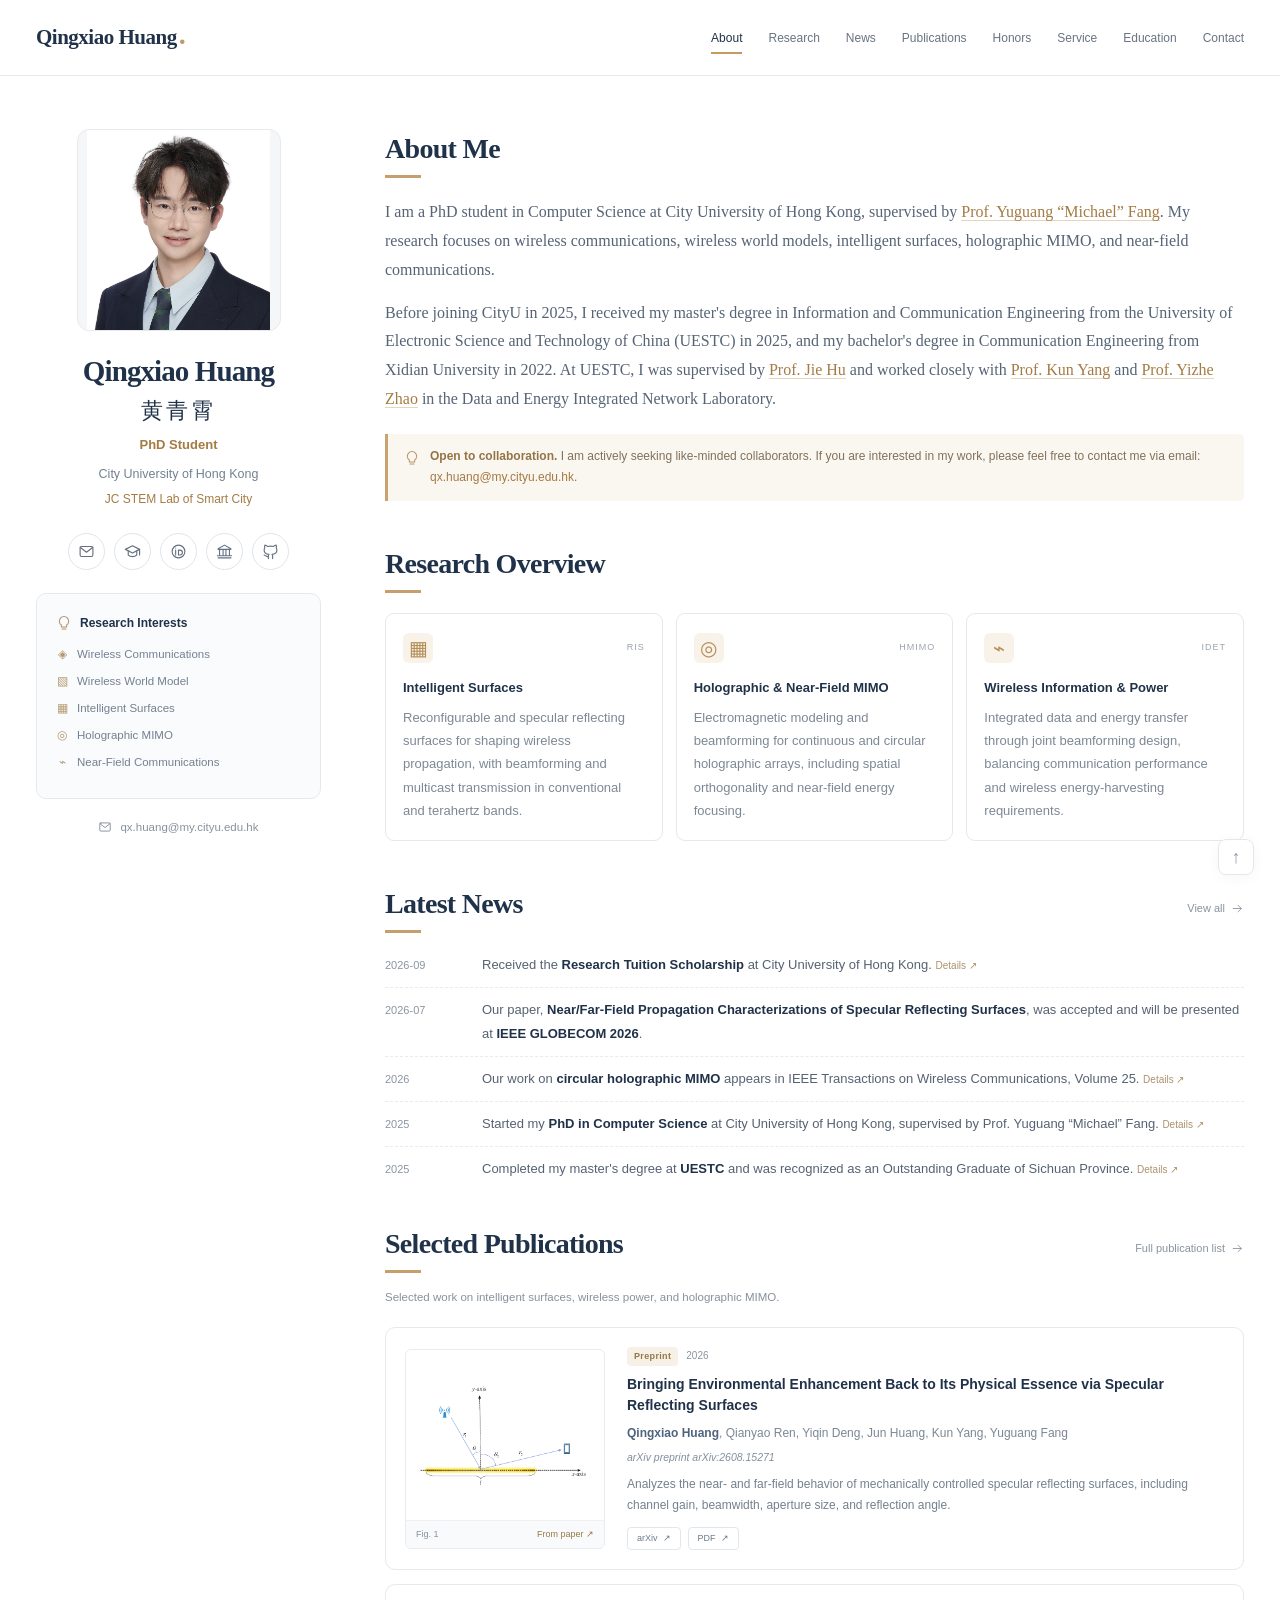
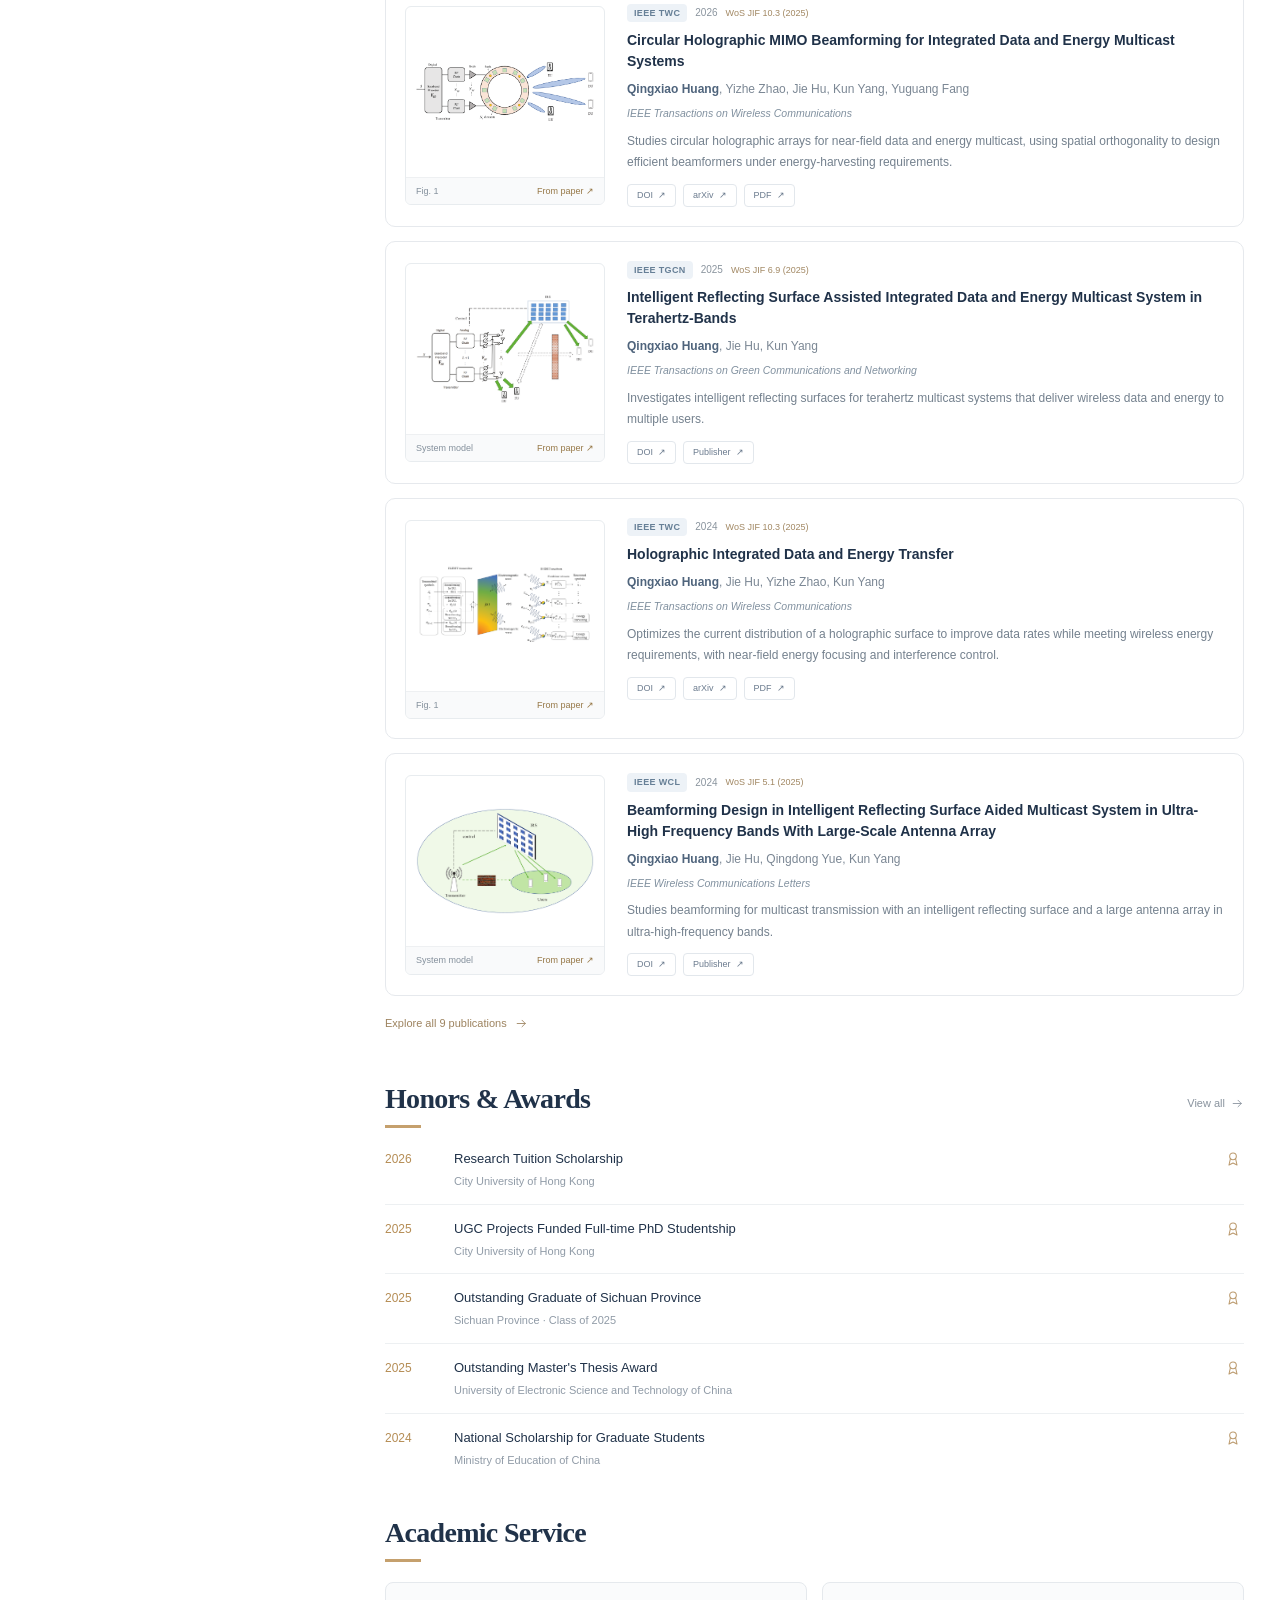
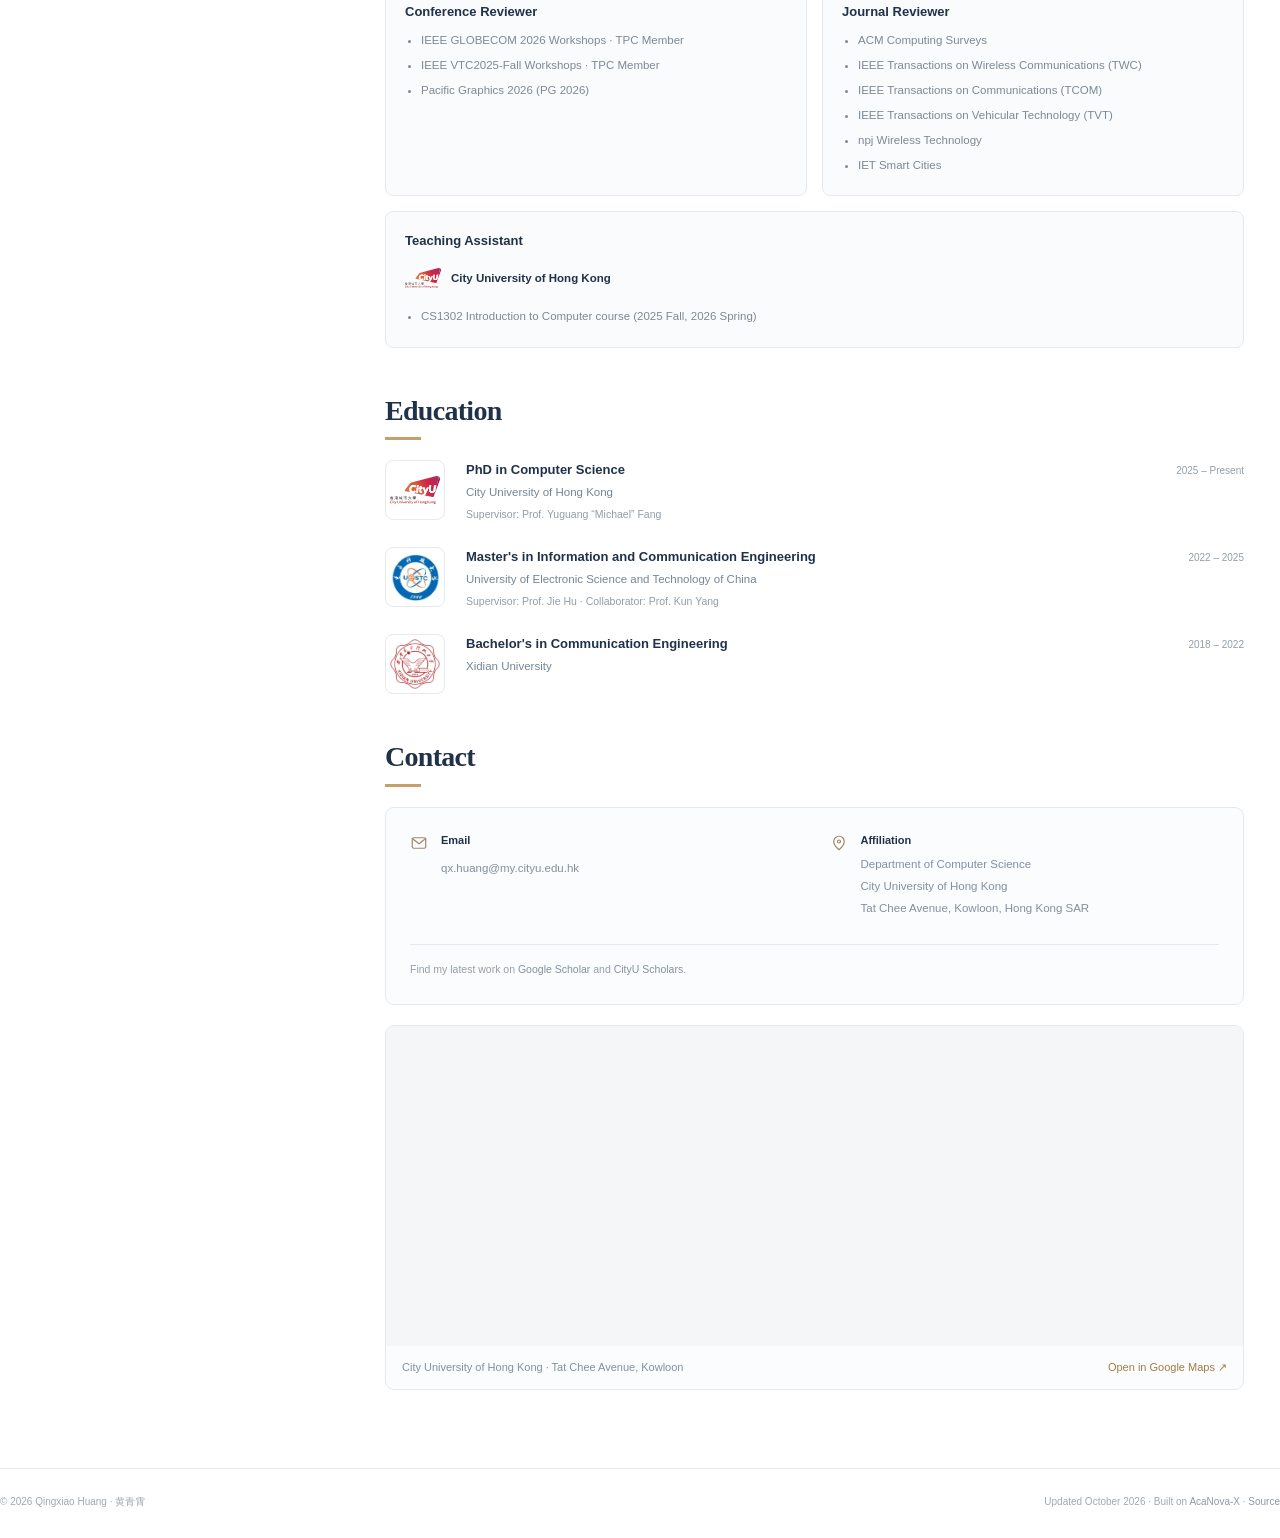
==== commit fbeb00bf: "Add wireless world model interests and TWC TCOM reviewing" ====
--- a/index.html
+++ b/index.html
@@ -1,9 +1,9 @@
-<!DOCTYPE html><html lang="en"><head><meta charset="UTF-8"><meta name="viewport" content="width=device-width, initial-scale=1"><title>Academic Homepage | Qingxiao Huang</title><meta name="description" content="Qingxiao Huang (黄青霄), PhD student at City University of Hong Kong. Research in wireless communications, RIS, holographic MIMO, and near-field communications."><meta name="author" content="Qingxiao Huang"><meta name="theme-color" content="#21334a"><link rel="canonical" href="https://qxhuang0322.github.io/"><meta property="og:type" content="website"><meta property="og:title" content="Academic Homepage | Qingxiao Huang"><meta property="og:description" content="Qingxiao Huang (黄青霄), PhD student at City University of Hong Kong. Research in wireless communications, RIS, holographic MIMO, and near-field communications."><meta property="og:url" content="https://qxhuang0322.github.io/"><meta property="og:image" content="https://qxhuang0322.github.io/assets/profile.jpg?v=036603b367a6"><meta name="twitter:card" content="summary"><link rel="icon" href="assets/favicon.svg" type="image/svg+xml"><link rel="stylesheet" href="styles.css?v=ae20f70242d0"><script src="script.js?v=1776202261d4" defer></script><script type="application/ld+json">{"@context":"https://schema.org","@type":"Person","name":"Qingxiao Huang","alternateName":"黄青霄","url":"https://qxhuang0322.github.io","image":"https://qxhuang0322.github.io/assets/profile.jpg?v=036603b367a6","jobTitle":"PhD Student","affiliation":{"@type":"CollegeOrUniversity","name":"City University of Hong Kong"},"sameAs":["https://scholar.google.com/citations?user=7lqItBkAAAAJ&hl=en","https://orcid.org/0009-0005-3883-5112","https://scholars.cityu.edu.hk/en/persons/qhuang279/","https://github.com/qxhuang0322"],"knowsAbout":["Wireless Communications","Intelligent Surfaces","Holographic MIMO","Near-Field Communications"]}</script></head><body><a class="skip-link" href="#main-content">Skip to content</a><header class="top-nav"><div class="nav-inner"><a class="brand" href="./" aria-label="Qingxiao Huang, home">Qingxiao Huang<span class="brand-dot">.</span></a><button class="menu-toggle" aria-label="Open navigation" aria-expanded="false" aria-controls="main-nav"><svg class="icon" viewBox="0 0 24 24" fill="none" stroke="currentColor" stroke-width="1.6" stroke-linecap="round" stroke-linejoin="round" aria-hidden="true"><path d="M4 6h16M4 12h16M4 18h16"/></svg></button><nav id="main-nav" aria-label="Main navigation"><a href="#about">About</a><a href="#research">Research</a><a href="#news">News</a><a href="#publications">Publications</a><a href="#honors">Honors</a><a href="#service">Service</a><a href="#education">Education</a><a href="#contact">Contact</a></nav></div></header><main class="layout" id="main-content"><aside class="profile-column"><div class="profile-card"><img class="portrait" src="assets/profile.jpg?v=036603b367a6" width="2894" height="3176" alt="Portrait of Qingxiao Huang" fetchpriority="high"><h1>Qingxiao Huang<span lang="zh-Hans">黄青霄</span></h1><p class="profile-role">PhD Student</p><p class="profile-affiliation"><a href="https://www.cityu.edu.hk/" target="_blank" rel="noopener noreferrer">City University of Hong Kong</a></p><p class="profile-lab"><a href="https://jcstemlab-smartcity.github.io/" target="_blank" rel="noopener noreferrer">JC STEM Lab of Smart City</a></p><div class="social-links"><a class="social-link" href="mailto:qx.huang@my.cityu.edu.hk" aria-label="Email" title="Email"><svg class="icon" viewBox="0 0 24 24" fill="none" stroke="currentColor" stroke-width="1.6" stroke-linecap="round" stroke-linejoin="round" aria-hidden="true"><rect x="3" y="5" width="18" height="14" rx="2"/><path d="m3 6 9 7 9-7"/></svg><span class="social-tooltip">Email</span></a><a class="social-link" href="https://scholar.google.com/citations?user=7lqItBkAAAAJ&amp;hl=en" aria-label="Google Scholar" title="Google Scholar" target="_blank" rel="noopener noreferrer"><svg class="icon" viewBox="0 0 24 24" fill="none" stroke="currentColor" stroke-width="1.6" stroke-linecap="round" stroke-linejoin="round" aria-hidden="true"><path d="m2 9 10-5 10 5-10 5Z"/><path d="M6 11v6c3 3 9 3 12 0v-6M22 9v8"/></svg><span class="social-tooltip">Google Scholar</span></a><a class="social-link" href="https://orcid.org/0009-0005-3883-5112" aria-label="ORCID" title="ORCID" target="_blank" rel="noopener noreferrer"><svg class="icon" viewBox="0 0 24 24" fill="none" stroke="currentColor" stroke-width="1.6" stroke-linecap="round" stroke-linejoin="round" aria-hidden="true"><circle cx="12" cy="12" r="9"/><path d="M8 10v7m4-7h2a3.5 3.5 0 0 1 0 7h-2ZM8 7h.01"/></svg><span class="social-tooltip">ORCID</span></a><a class="social-link" href="https://scholars.cityu.edu.hk/en/persons/qhuang279/" aria-label="CityU Scholars" title="CityU Scholars" target="_blank" rel="noopener noreferrer"><svg class="icon" viewBox="0 0 24 24" fill="none" stroke="currentColor" stroke-width="1.6" stroke-linecap="round" stroke-linejoin="round" aria-hidden="true"><path d="m3 8 9-5 9 5M3 9h18M3 21h18M5 10v8m5-8v8m4-8v8m5-8v8M2 18h20"/></svg><span class="social-tooltip">CityU Scholars</span></a><a class="social-link" href="https://github.com/qxhuang0322" aria-label="GitHub" title="GitHub" target="_blank" rel="noopener noreferrer"><svg class="icon" viewBox="0 0 24 24" fill="none" stroke="currentColor" stroke-width="1.6" stroke-linecap="round" stroke-linejoin="round" aria-hidden="true"><path d="M9 19c-4 1-4-2-6-2m12 5v-4a3 3 0 0 0-1-2c4 0 7-2 7-6a5 5 0 0 0-1-3 5 5 0 0 0 0-4s-2 0-4 2a13 13 0 0 0-8 0C6 3 4 3 4 3a5 5 0 0 0 0 4 5 5 0 0 0-1 3c0 4 3 6 7 6a3 3 0 0 0-1 2v4"/></svg><span class="social-tooltip">GitHub</span></a></div><div class="interests"><h2><svg class="icon" viewBox="0 0 24 24" fill="none" stroke="currentColor" stroke-width="1.6" stroke-linecap="round" stroke-linejoin="round" aria-hidden="true"><path d="M8 17v-2a7 7 0 1 1 8 0v2m-8 1h8m-7 3h6"/></svg> Research Interests</h2><ul><li><span class="interest-mark" aria-hidden="true">◈</span>Wireless Communications</li><li><span class="interest-mark" aria-hidden="true">▦</span>Intelligent Surfaces</li><li><span class="interest-mark" aria-hidden="true">◎</span>Holographic MIMO</li><li><span class="interest-mark" aria-hidden="true">⌁</span>Near-Field Communications</li></ul></div><a class="profile-email" href="mailto:qx.huang@my.cityu.edu.hk"><svg class="icon" viewBox="0 0 24 24" fill="none" stroke="currentColor" stroke-width="1.6" stroke-linecap="round" stroke-linejoin="round" aria-hidden="true"><rect x="3" y="5" width="18" height="14" rx="2"/><path d="m3 6 9 7 9-7"/></svg>qx.huang@my.cityu.edu.hk</a></div></aside><div class="main-column">
- <section id="about" aria-labelledby="about-title"><div class="section-heading"><h2 id="about-title">About Me</h2></div><div class="biography"><p>I am a PhD student in Computer Science at City University of Hong Kong, supervised by <a href="https://www.cs.cityu.edu.hk/~yugufang/">Prof. Yuguang “Michael” Fang</a>. My research focuses on wireless communications, intelligent surfaces, holographic MIMO, and near-field communications.</p><p>Before joining CityU in 2025, I received my master's degree in Information and Communication Engineering from the University of Electronic Science and Technology of China (UESTC) in 2025, and my bachelor's degree in Communication Engineering from Xidian University in 2022. At UESTC, I was supervised by <a href="https://www.sice.uestc.edu.cn/info/1470/11935.htm">Prof. Jie Hu</a> and worked closely with <a href="https://ise.nju.edu.cn/szll/zjzjs/yangkun.htm">Prof. Kun Yang</a> and <a href="https://faculty.uestc.edu.cn/zhaoyizhe1/zh_CN/index.htm">Prof. Yizhe Zhao</a> in the Data and Energy Integrated Network Laboratory.</p></div><div class="collaboration-note"><svg class="icon" viewBox="0 0 24 24" fill="none" stroke="currentColor" stroke-width="1.6" stroke-linecap="round" stroke-linejoin="round" aria-hidden="true"><path d="M8 17v-2a7 7 0 1 1 8 0v2m-8 1h8m-7 3h6"/></svg><p><strong>Open to collaboration.</strong> I am actively seeking like-minded collaborators. If you are interested in my work, please feel free to contact me via email: <a href="mailto:qx.huang@my.cityu.edu.hk">qx.huang@my.cityu.edu.hk</a>.</p></div></section>
+<!DOCTYPE html><html lang="en"><head><meta charset="UTF-8"><meta name="viewport" content="width=device-width, initial-scale=1"><title>Academic Homepage | Qingxiao Huang</title><meta name="description" content="Qingxiao Huang (黄青霄), PhD student at City University of Hong Kong. Research in wireless communications, RIS, holographic MIMO, and near-field communications."><meta name="author" content="Qingxiao Huang"><meta name="theme-color" content="#21334a"><link rel="canonical" href="https://qxhuang0322.github.io/"><meta property="og:type" content="website"><meta property="og:title" content="Academic Homepage | Qingxiao Huang"><meta property="og:description" content="Qingxiao Huang (黄青霄), PhD student at City University of Hong Kong. Research in wireless communications, RIS, holographic MIMO, and near-field communications."><meta property="og:url" content="https://qxhuang0322.github.io/"><meta property="og:image" content="https://qxhuang0322.github.io/assets/profile.jpg?v=036603b367a6"><meta name="twitter:card" content="summary"><link rel="icon" href="assets/favicon.svg" type="image/svg+xml"><link rel="stylesheet" href="styles.css?v=ae20f70242d0"><script src="script.js?v=1776202261d4" defer></script><script type="application/ld+json">{"@context":"https://schema.org","@type":"Person","name":"Qingxiao Huang","alternateName":"黄青霄","url":"https://qxhuang0322.github.io","image":"https://qxhuang0322.github.io/assets/profile.jpg?v=036603b367a6","jobTitle":"PhD Student","affiliation":{"@type":"CollegeOrUniversity","name":"City University of Hong Kong"},"sameAs":["https://scholar.google.com/citations?user=7lqItBkAAAAJ&hl=en","https://orcid.org/0009-0005-3883-5112","https://scholars.cityu.edu.hk/en/persons/qhuang279/","https://github.com/qxhuang0322"],"knowsAbout":["Wireless Communications","Wireless World Model","Intelligent Surfaces","Holographic MIMO","Near-Field Communications"]}</script></head><body><a class="skip-link" href="#main-content">Skip to content</a><header class="top-nav"><div class="nav-inner"><a class="brand" href="./" aria-label="Qingxiao Huang, home">Qingxiao Huang<span class="brand-dot">.</span></a><button class="menu-toggle" aria-label="Open navigation" aria-expanded="false" aria-controls="main-nav"><svg class="icon" viewBox="0 0 24 24" fill="none" stroke="currentColor" stroke-width="1.6" stroke-linecap="round" stroke-linejoin="round" aria-hidden="true"><path d="M4 6h16M4 12h16M4 18h16"/></svg></button><nav id="main-nav" aria-label="Main navigation"><a href="#about">About</a><a href="#research">Research</a><a href="#news">News</a><a href="#publications">Publications</a><a href="#honors">Honors</a><a href="#service">Service</a><a href="#education">Education</a><a href="#contact">Contact</a></nav></div></header><main class="layout" id="main-content"><aside class="profile-column"><div class="profile-card"><img class="portrait" src="assets/profile.jpg?v=036603b367a6" width="2894" height="3176" alt="Portrait of Qingxiao Huang" fetchpriority="high"><h1>Qingxiao Huang<span lang="zh-Hans">黄青霄</span></h1><p class="profile-role">PhD Student</p><p class="profile-affiliation"><a href="https://www.cityu.edu.hk/" target="_blank" rel="noopener noreferrer">City University of Hong Kong</a></p><p class="profile-lab"><a href="https://jcstemlab-smartcity.github.io/" target="_blank" rel="noopener noreferrer">JC STEM Lab of Smart City</a></p><div class="social-links"><a class="social-link" href="mailto:qx.huang@my.cityu.edu.hk" aria-label="Email" title="Email"><svg class="icon" viewBox="0 0 24 24" fill="none" stroke="currentColor" stroke-width="1.6" stroke-linecap="round" stroke-linejoin="round" aria-hidden="true"><rect x="3" y="5" width="18" height="14" rx="2"/><path d="m3 6 9 7 9-7"/></svg><span class="social-tooltip">Email</span></a><a class="social-link" href="https://scholar.google.com/citations?user=7lqItBkAAAAJ&amp;hl=en" aria-label="Google Scholar" title="Google Scholar" target="_blank" rel="noopener noreferrer"><svg class="icon" viewBox="0 0 24 24" fill="none" stroke="currentColor" stroke-width="1.6" stroke-linecap="round" stroke-linejoin="round" aria-hidden="true"><path d="m2 9 10-5 10 5-10 5Z"/><path d="M6 11v6c3 3 9 3 12 0v-6M22 9v8"/></svg><span class="social-tooltip">Google Scholar</span></a><a class="social-link" href="https://orcid.org/0009-0005-3883-5112" aria-label="ORCID" title="ORCID" target="_blank" rel="noopener noreferrer"><svg class="icon" viewBox="0 0 24 24" fill="none" stroke="currentColor" stroke-width="1.6" stroke-linecap="round" stroke-linejoin="round" aria-hidden="true"><circle cx="12" cy="12" r="9"/><path d="M8 10v7m4-7h2a3.5 3.5 0 0 1 0 7h-2ZM8 7h.01"/></svg><span class="social-tooltip">ORCID</span></a><a class="social-link" href="https://scholars.cityu.edu.hk/en/persons/qhuang279/" aria-label="CityU Scholars" title="CityU Scholars" target="_blank" rel="noopener noreferrer"><svg class="icon" viewBox="0 0 24 24" fill="none" stroke="currentColor" stroke-width="1.6" stroke-linecap="round" stroke-linejoin="round" aria-hidden="true"><path d="m3 8 9-5 9 5M3 9h18M3 21h18M5 10v8m5-8v8m4-8v8m5-8v8M2 18h20"/></svg><span class="social-tooltip">CityU Scholars</span></a><a class="social-link" href="https://github.com/qxhuang0322" aria-label="GitHub" title="GitHub" target="_blank" rel="noopener noreferrer"><svg class="icon" viewBox="0 0 24 24" fill="none" stroke="currentColor" stroke-width="1.6" stroke-linecap="round" stroke-linejoin="round" aria-hidden="true"><path d="M9 19c-4 1-4-2-6-2m12 5v-4a3 3 0 0 0-1-2c4 0 7-2 7-6a5 5 0 0 0-1-3 5 5 0 0 0 0-4s-2 0-4 2a13 13 0 0 0-8 0C6 3 4 3 4 3a5 5 0 0 0 0 4 5 5 0 0 0-1 3c0 4 3 6 7 6a3 3 0 0 0-1 2v4"/></svg><span class="social-tooltip">GitHub</span></a></div><div class="interests"><h2><svg class="icon" viewBox="0 0 24 24" fill="none" stroke="currentColor" stroke-width="1.6" stroke-linecap="round" stroke-linejoin="round" aria-hidden="true"><path d="M8 17v-2a7 7 0 1 1 8 0v2m-8 1h8m-7 3h6"/></svg> Research Interests</h2><ul><li><span class="interest-mark" aria-hidden="true">◈</span>Wireless Communications</li><li><span class="interest-mark" aria-hidden="true">▧</span>Wireless World Model</li><li><span class="interest-mark" aria-hidden="true">▦</span>Intelligent Surfaces</li><li><span class="interest-mark" aria-hidden="true">◎</span>Holographic MIMO</li><li><span class="interest-mark" aria-hidden="true">⌁</span>Near-Field Communications</li></ul></div><a class="profile-email" href="mailto:qx.huang@my.cityu.edu.hk"><svg class="icon" viewBox="0 0 24 24" fill="none" stroke="currentColor" stroke-width="1.6" stroke-linecap="round" stroke-linejoin="round" aria-hidden="true"><rect x="3" y="5" width="18" height="14" rx="2"/><path d="m3 6 9 7 9-7"/></svg>qx.huang@my.cityu.edu.hk</a></div></aside><div class="main-column">
+ <section id="about" aria-labelledby="about-title"><div class="section-heading"><h2 id="about-title">About Me</h2></div><div class="biography"><p>I am a PhD student in Computer Science at City University of Hong Kong, supervised by <a href="https://www.cs.cityu.edu.hk/~yugufang/">Prof. Yuguang “Michael” Fang</a>. My research focuses on wireless communications, wireless world models, intelligent surfaces, holographic MIMO, and near-field communications.</p><p>Before joining CityU in 2025, I received my master's degree in Information and Communication Engineering from the University of Electronic Science and Technology of China (UESTC) in 2025, and my bachelor's degree in Communication Engineering from Xidian University in 2022. At UESTC, I was supervised by <a href="https://www.sice.uestc.edu.cn/info/1470/11935.htm">Prof. Jie Hu</a> and worked closely with <a href="https://ise.nju.edu.cn/szll/zjzjs/yangkun.htm">Prof. Kun Yang</a> and <a href="https://faculty.uestc.edu.cn/zhaoyizhe1/zh_CN/index.htm">Prof. Yizhe Zhao</a> in the Data and Energy Integrated Network Laboratory.</p></div><div class="collaboration-note"><svg class="icon" viewBox="0 0 24 24" fill="none" stroke="currentColor" stroke-width="1.6" stroke-linecap="round" stroke-linejoin="round" aria-hidden="true"><path d="M8 17v-2a7 7 0 1 1 8 0v2m-8 1h8m-7 3h6"/></svg><p><strong>Open to collaboration.</strong> I am actively seeking like-minded collaborators. If you are interested in my work, please feel free to contact me via email: <a href="mailto:qx.huang@my.cityu.edu.hk">qx.huang@my.cityu.edu.hk</a>.</p></div></section>
  <section id="research" aria-labelledby="research-title"><div class="section-heading"><h2 id="research-title">Research Overview</h2></div><div class="research-grid"><article class="research-card"><div class="research-card-top"><span class="research-symbol" aria-hidden="true">▦</span><span class="research-code">RIS</span></div><h3>Intelligent Surfaces</h3><p>Reconfigurable and specular reflecting surfaces for shaping wireless propagation, with beamforming and multicast transmission in conventional and terahertz bands.</p></article><article class="research-card"><div class="research-card-top"><span class="research-symbol" aria-hidden="true">◎</span><span class="research-code">HMIMO</span></div><h3>Holographic & Near-Field MIMO</h3><p>Electromagnetic modeling and beamforming for continuous and circular holographic arrays, including spatial orthogonality and near-field energy focusing.</p></article><article class="research-card"><div class="research-card-top"><span class="research-symbol" aria-hidden="true">⌁</span><span class="research-code">IDET</span></div><h3>Wireless Information & Power</h3><p>Integrated data and energy transfer through joint beamforming design, balancing communication performance and wireless energy-harvesting requirements.</p></article></div></section>
  <section id="news" aria-labelledby="news-title"><div class="section-heading"><h2 id="news-title">Latest News</h2><a class="view-link" href="pages/all-news.html">View all <svg class="icon" viewBox="0 0 24 24" fill="none" stroke="currentColor" stroke-width="1.6" stroke-linecap="round" stroke-linejoin="round" aria-hidden="true"><path d="M4 12h15m-6-6 6 6-6 6"/></svg></a></div><ol class="news-list"><li><time>2026-09</time><div>Received the <strong>Research Tuition Scholarship</strong> at City University of Hong Kong. <a href="https://jcstemlab-smartcity.github.io/" class="inline-source" target="_blank" rel="noopener noreferrer">Details ↗</a></div></li><li><time>2026-07</time><div>Our paper, <strong>Near/Far-Field Propagation Characterizations of Specular Reflecting Surfaces</strong>, was accepted and will be presented at <strong>IEEE GLOBECOM 2026</strong>.</div></li><li><time>2026</time><div>Our work on <strong>circular holographic MIMO</strong> appears in IEEE Transactions on Wireless Communications, Volume 25. <a href="https://doi.org/10.1109/TWC.2025.3620886" class="inline-source" target="_blank" rel="noopener noreferrer">Details ↗</a></div></li><li><time>2025</time><div>Started my <strong>PhD in Computer Science</strong> at City University of Hong Kong, supervised by Prof. Yuguang “Michael” Fang. <a href="https://scholars.cityu.edu.hk/en/persons/qhuang279/" class="inline-source" target="_blank" rel="noopener noreferrer">Details ↗</a></div></li><li><time>2025</time><div>Completed my master's degree at <strong>UESTC</strong> and was recognized as an Outstanding Graduate of Sichuan Province. <a href="https://scholars.cityu.edu.hk/en/persons/qhuang279/" class="inline-source" target="_blank" rel="noopener noreferrer">Details ↗</a></div></li></ol></section>
  <section id="publications" aria-labelledby="publications-title"><div class="section-heading"><h2 id="publications-title">Selected Publications</h2><a class="view-link" href="pages/all-publications.html">Full publication list <svg class="icon" viewBox="0 0 24 24" fill="none" stroke="currentColor" stroke-width="1.6" stroke-linecap="round" stroke-linejoin="round" aria-hidden="true"><path d="M4 12h15m-6-6 6 6-6 6"/></svg></a></div><p class="section-intro">Selected work on intelligent surfaces, wireless power, and holographic MIMO.</p><div class="publications-list"><article class="publication" data-status="preprint" data-search="bringing environmental enhancement back to its physical essence via specular reflecting surfaces qingxiao huang qianyao ren yiqin deng jun huang kun yang yuguang fang arxiv preprint arxiv:2608.15271 2026"><figure class="paper-art"><a class="paper-figure-link" href="assets/publications/srs-physical-essence-2026.png" target="_blank" rel="noopener noreferrer" aria-label="Open original figure from Bringing Environmental Enhancement Back to Its Physical Essence via Specular Reflecting Surfaces"><img src="assets/publications/srs-physical-essence-2026.png" alt="Original planar system diagram showing a transmitter and receiver linked through a specular reflecting surface, with propagation distances and reflection angles." loading="lazy" decoding="async"></a><figcaption><span>Fig. 1</span><a href="https://arxiv.org/html/2608.15271v1#S2.F1" target="_blank" rel="noopener noreferrer">From paper ↗</a></figcaption></figure><div class="paper-body"><div class="paper-meta"><span class="venue-badge preprint">Preprint</span><span>2026</span></div><h3><a href="https://arxiv.org/abs/2608.15271" target="_blank" rel="noopener noreferrer">Bringing Environmental Enhancement Back to Its Physical Essence via Specular Reflecting Surfaces</a></h3><p class="paper-authors"><strong>Qingxiao Huang</strong>, Qianyao Ren, Yiqin Deng, Jun Huang, Kun Yang, Yuguang Fang</p><p class="paper-venue">arXiv preprint arXiv:2608.15271</p><p class="paper-summary">Analyzes the near- and far-field behavior of mechanically controlled specular reflecting surfaces, including channel gain, beamwidth, aperture size, and reflection angle.</p><div class="paper-links"><a href="https://arxiv.org/abs/2608.15271" class="paper-link" target="_blank" rel="noopener noreferrer">arXiv <span aria-hidden="true">↗</span></a><a href="https://arxiv.org/pdf/2608.15271" class="paper-link" target="_blank" rel="noopener noreferrer">PDF <span aria-hidden="true">↗</span></a></div></div></article><article class="publication" data-status="published" data-search="circular holographic mimo beamforming for integrated data and energy multicast systems qingxiao huang yizhe zhao jie hu kun yang yuguang fang ieee transactions on wireless communications 2026"><figure class="paper-art"><a class="paper-figure-link" href="assets/publications/circular-hmimo-2026.png" target="_blank" rel="noopener noreferrer" aria-label="Open original figure from Circular Holographic MIMO Beamforming for Integrated Data and Energy Multicast Systems"><img src="assets/publications/circular-hmimo-2026.png" alt="Original circular holographic MIMO system diagram showing a digital baseband precoder, RF chains, ring-shaped antenna array, and data and energy users." loading="lazy" decoding="async"></a><figcaption><span>Fig. 1</span><a href="https://arxiv.org/html/2507.05057v1#S1.F1" target="_blank" rel="noopener noreferrer">From paper ↗</a></figcaption></figure><div class="paper-body"><div class="paper-meta"><span class="venue-badge">IEEE TWC</span><span>2026</span><a href="https://open.ieee.org/wp-content/uploads/IEEE-Title-List-August-2026.pdf#page=3" class="impact-factor" target="_blank" rel="noopener noreferrer">WoS JIF 10.3 (2025)</a></div><h3><a href="https://doi.org/10.1109/TWC.2025.3620886" target="_blank" rel="noopener noreferrer">Circular Holographic MIMO Beamforming for Integrated Data and Energy Multicast Systems</a></h3><p class="paper-authors"><strong>Qingxiao Huang</strong>, Yizhe Zhao, Jie Hu, Kun Yang, Yuguang Fang</p><p class="paper-venue">IEEE Transactions on Wireless Communications</p><p class="paper-summary">Studies circular holographic arrays for near-field data and energy multicast, using spatial orthogonality to design efficient beamformers under energy-harvesting requirements.</p><div class="paper-links"><a href="https://doi.org/10.1109/TWC.2025.3620886" class="paper-link" target="_blank" rel="noopener noreferrer">DOI <span aria-hidden="true">↗</span></a><a href="https://arxiv.org/abs/2507.05057" class="paper-link" target="_blank" rel="noopener noreferrer">arXiv <span aria-hidden="true">↗</span></a><a href="https://arxiv.org/pdf/2507.05057" class="paper-link" target="_blank" rel="noopener noreferrer">PDF <span aria-hidden="true">↗</span></a></div></div></article><article class="publication" data-status="published" data-search="intelligent reflecting surface assisted integrated data and energy multicast system in terahertz-bands qingxiao huang jie hu kun yang ieee transactions on green communications and networking 2025"><figure class="paper-art"><a class="paper-figure-link" href="assets/publications/irs-idem-thz-2025.png" target="_blank" rel="noopener noreferrer" aria-label="Open original figure from Intelligent Reflecting Surface Assisted Integrated Data and Energy Multicast System in Terahertz-Bands"><img src="assets/publications/irs-idem-thz-2025.png" alt="Original system diagram of IRS-assisted integrated data and energy multicast, showing digital and analog beamforming at the transmitter, an intelligent reflecting surface, data users, and energy users." loading="lazy" decoding="async"></a><figcaption><span>System model</span><a href="https://doi.org/10.1109/TGCN.2024.3415030" target="_blank" rel="noopener noreferrer">From paper ↗</a></figcaption></figure><div class="paper-body"><div class="paper-meta"><span class="venue-badge">IEEE TGCN</span><span>2025</span><a href="https://open.ieee.org/wp-content/uploads/IEEE-Title-List-August-2026.pdf#page=2" class="impact-factor" target="_blank" rel="noopener noreferrer">WoS JIF 6.9 (2025)</a></div><h3><a href="https://doi.org/10.1109/TGCN.2024.3415030" target="_blank" rel="noopener noreferrer">Intelligent Reflecting Surface Assisted Integrated Data and Energy Multicast System in Terahertz-Bands</a></h3><p class="paper-authors"><strong>Qingxiao Huang</strong>, Jie Hu, Kun Yang</p><p class="paper-venue">IEEE Transactions on Green Communications and Networking</p><p class="paper-summary">Investigates intelligent reflecting surfaces for terahertz multicast systems that deliver wireless data and energy to multiple users.</p><div class="paper-links"><a href="https://doi.org/10.1109/TGCN.2024.3415030" class="paper-link" target="_blank" rel="noopener noreferrer">DOI <span aria-hidden="true">↗</span></a><a href="https://ieeexplore.ieee.org/document/10559446/" class="paper-link" target="_blank" rel="noopener noreferrer">Publisher <span aria-hidden="true">↗</span></a></div></div></article><article class="publication" data-status="published" data-search="holographic integrated data and energy transfer qingxiao huang jie hu yizhe zhao kun yang ieee transactions on wireless communications 2024"><figure class="paper-art"><a class="paper-figure-link" href="assets/publications/holographic-idet-2024.png" target="_blank" rel="noopener noreferrer" aria-label="Open original figure from Holographic Integrated Data and Energy Transfer"><img src="assets/publications/holographic-idet-2024.png" alt="Original holographic integrated data and energy transfer system diagram showing data and energy beamformers, a continuous transmitting surface, and receiver combining and energy harvesting." loading="lazy" decoding="async"></a><figcaption><span>Fig. 1</span><a href="https://arxiv.org/html/2404.04927v1#S2.F1" target="_blank" rel="noopener noreferrer">From paper ↗</a></figcaption></figure><div class="paper-body"><div class="paper-meta"><span class="venue-badge">IEEE TWC</span><span>2024</span><a href="https://open.ieee.org/wp-content/uploads/IEEE-Title-List-August-2026.pdf#page=3" class="impact-factor" target="_blank" rel="noopener noreferrer">WoS JIF 10.3 (2025)</a></div><h3><a href="https://doi.org/10.1109/TWC.2024.3477750" target="_blank" rel="noopener noreferrer">Holographic Integrated Data and Energy Transfer</a></h3><p class="paper-authors"><strong>Qingxiao Huang</strong>, Jie Hu, Yizhe Zhao, Kun Yang</p><p class="paper-venue">IEEE Transactions on Wireless Communications</p><p class="paper-summary">Optimizes the current distribution of a holographic surface to improve data rates while meeting wireless energy requirements, with near-field energy focusing and interference control.</p><div class="paper-links"><a href="https://doi.org/10.1109/TWC.2024.3477750" class="paper-link" target="_blank" rel="noopener noreferrer">DOI <span aria-hidden="true">↗</span></a><a href="https://arxiv.org/abs/2404.04927" class="paper-link" target="_blank" rel="noopener noreferrer">arXiv <span aria-hidden="true">↗</span></a><a href="https://arxiv.org/pdf/2404.04927" class="paper-link" target="_blank" rel="noopener noreferrer">PDF <span aria-hidden="true">↗</span></a></div></div></article><article class="publication" data-status="published" data-search="beamforming design in intelligent reflecting surface aided multicast system in ultra-high frequency bands with large-scale antenna array qingxiao huang jie hu qingdong yue kun yang ieee wireless communications letters 2024"><figure class="paper-art"><a class="paper-figure-link" href="assets/publications/irs-multicast-beamforming-2024.png" target="_blank" rel="noopener noreferrer" aria-label="Open original figure from Beamforming Design in Intelligent Reflecting Surface Aided Multicast System in Ultra-High Frequency Bands With Large-Scale Antenna Array"><img src="assets/publications/irs-multicast-beamforming-2024.png" alt="Original multicast system diagram showing a transmitter, an intelligent reflecting surface, a blocked direct path, and a group of users." loading="lazy" decoding="async"></a><figcaption><span>System model</span><a href="https://doi.org/10.1109/LWC.2024.3373494" target="_blank" rel="noopener noreferrer">From paper ↗</a></figcaption></figure><div class="paper-body"><div class="paper-meta"><span class="venue-badge">IEEE WCL</span><span>2024</span><a href="https://open.ieee.org/wp-content/uploads/IEEE-Title-List-August-2026.pdf#page=3" class="impact-factor" target="_blank" rel="noopener noreferrer">WoS JIF 5.1 (2025)</a></div><h3><a href="https://doi.org/10.1109/LWC.2024.3373494" target="_blank" rel="noopener noreferrer">Beamforming Design in Intelligent Reflecting Surface Aided Multicast System in Ultra-High Frequency Bands With Large-Scale Antenna Array</a></h3><p class="paper-authors"><strong>Qingxiao Huang</strong>, Jie Hu, Qingdong Yue, Kun Yang</p><p class="paper-venue">IEEE Wireless Communications Letters</p><p class="paper-summary">Studies beamforming for multicast transmission with an intelligent reflecting surface and a large antenna array in ultra-high-frequency bands.</p><div class="paper-links"><a href="https://doi.org/10.1109/LWC.2024.3373494" class="paper-link" target="_blank" rel="noopener noreferrer">DOI <span aria-hidden="true">↗</span></a><a href="https://ieeexplore.ieee.org/document/10470405/" class="paper-link" target="_blank" rel="noopener noreferrer">Publisher <span aria-hidden="true">↗</span></a></div></div></article></div><a class="text-link" href="pages/all-publications.html">Explore all 9 publications <svg class="icon" viewBox="0 0 24 24" fill="none" stroke="currentColor" stroke-width="1.6" stroke-linecap="round" stroke-linejoin="round" aria-hidden="true"><path d="M4 12h15m-6-6 6 6-6 6"/></svg></a></section>
  <section id="honors" aria-labelledby="honors-title"><div class="section-heading"><h2 id="honors-title">Honors & Awards</h2><a class="view-link" href="pages/all-honors.html">View all <svg class="icon" viewBox="0 0 24 24" fill="none" stroke="currentColor" stroke-width="1.6" stroke-linecap="round" stroke-linejoin="round" aria-hidden="true"><path d="M4 12h15m-6-6 6 6-6 6"/></svg></a></div><ol class="honors-list"><li><span class="honor-year">2026</span><div><h3><a href="https://scholars.cityu.edu.hk/en/persons/qhuang279/" target="_blank" rel="noopener noreferrer">Research Tuition Scholarship</a></h3><p>City University of Hong Kong</p></div><svg class="icon" viewBox="0 0 24 24" fill="none" stroke="currentColor" stroke-width="1.6" stroke-linecap="round" stroke-linejoin="round" aria-hidden="true"><circle cx="12" cy="8" r="5"/><path d="m8 12-2 9 6-3 6 3-2-9"/></svg></li><li><span class="honor-year">2025</span><div><h3>UGC Projects Funded Full-time PhD Studentship</h3><p>City University of Hong Kong</p></div><svg class="icon" viewBox="0 0 24 24" fill="none" stroke="currentColor" stroke-width="1.6" stroke-linecap="round" stroke-linejoin="round" aria-hidden="true"><circle cx="12" cy="8" r="5"/><path d="m8 12-2 9 6-3 6 3-2-9"/></svg></li><li><span class="honor-year">2025</span><div><h3><a href="https://scholars.cityu.edu.hk/en/persons/qhuang279/" target="_blank" rel="noopener noreferrer">Outstanding Graduate of Sichuan Province</a></h3><p>Sichuan Province · Class of 2025</p></div><svg class="icon" viewBox="0 0 24 24" fill="none" stroke="currentColor" stroke-width="1.6" stroke-linecap="round" stroke-linejoin="round" aria-hidden="true"><circle cx="12" cy="8" r="5"/><path d="m8 12-2 9 6-3 6 3-2-9"/></svg></li><li><span class="honor-year">2025</span><div><h3><a href="https://scholars.cityu.edu.hk/en/persons/qhuang279/" target="_blank" rel="noopener noreferrer">Outstanding Master&#39;s Thesis Award</a></h3><p>University of Electronic Science and Technology of China</p></div><svg class="icon" viewBox="0 0 24 24" fill="none" stroke="currentColor" stroke-width="1.6" stroke-linecap="round" stroke-linejoin="round" aria-hidden="true"><circle cx="12" cy="8" r="5"/><path d="m8 12-2 9 6-3 6 3-2-9"/></svg></li><li><span class="honor-year">2024</span><div><h3><a href="https://scholars.cityu.edu.hk/en/persons/qhuang279/" target="_blank" rel="noopener noreferrer">National Scholarship for Graduate Students</a></h3><p>Ministry of Education of China</p></div><svg class="icon" viewBox="0 0 24 24" fill="none" stroke="currentColor" stroke-width="1.6" stroke-linecap="round" stroke-linejoin="round" aria-hidden="true"><circle cx="12" cy="8" r="5"/><path d="m8 12-2 9 6-3 6 3-2-9"/></svg></li></ol></section>
- <section id="service" aria-labelledby="service-title"><div class="section-heading"><h2 id="service-title">Academic Service</h2></div><div class="service-grid"><article><h3>Conference Reviewer</h3><ul><li>IEEE GLOBECOM 2026 Workshops · TPC Member</li><li>IEEE VTC2025-Fall Workshops · TPC Member</li><li>Pacific Graphics 2026 (PG 2026)</li></ul></article><article><h3>Journal Reviewer</h3><ul><li>ACM Computing Surveys</li><li>IEEE Transactions on Vehicular Technology (TVT)</li><li>npj Wireless Technology</li><li>IET Smart Cities</li></ul></article><article><h3>Teaching Assistant</h3><div class="service-institution"><img src="assets/schools/cityu.svg" alt="City University of Hong Kong logo" loading="lazy"><strong>City University of Hong Kong</strong></div><ul><li>CS1302 Introduction to Computer course (2025 Fall, 2026 Spring)</li></ul></article></div></section>
+ <section id="service" aria-labelledby="service-title"><div class="section-heading"><h2 id="service-title">Academic Service</h2></div><div class="service-grid"><article><h3>Conference Reviewer</h3><ul><li>IEEE GLOBECOM 2026 Workshops · TPC Member</li><li>IEEE VTC2025-Fall Workshops · TPC Member</li><li>Pacific Graphics 2026 (PG 2026)</li></ul></article><article><h3>Journal Reviewer</h3><ul><li>ACM Computing Surveys</li><li>IEEE Transactions on Wireless Communications (TWC)</li><li>IEEE Transactions on Communications (TCOM)</li><li>IEEE Transactions on Vehicular Technology (TVT)</li><li>npj Wireless Technology</li><li>IET Smart Cities</li></ul></article><article><h3>Teaching Assistant</h3><div class="service-institution"><img src="assets/schools/cityu.svg" alt="City University of Hong Kong logo" loading="lazy"><strong>City University of Hong Kong</strong></div><ul><li>CS1302 Introduction to Computer course (2025 Fall, 2026 Spring)</li></ul></article></div></section>
  <section id="education" aria-labelledby="education-title"><div class="section-heading"><h2 id="education-title">Education</h2></div><ol class="education-list"><li><img class="school-logo" src="assets/schools/cityu.svg" alt="City University of Hong Kong logo" loading="lazy"><div><div class="education-top"><h3>PhD in Computer Science</h3><time>2025 – Present</time></div><p class="institution"><a href="https://www.cityu.edu.hk/" target="_blank" rel="noopener noreferrer">City University of Hong Kong</a></p><p class="education-detail">Supervisor: Prof. Yuguang “Michael” Fang</p></div></li><li><img class="school-logo" src="assets/schools/uestc.png" alt="University of Electronic Science and Technology of China logo" loading="lazy"><div><div class="education-top"><h3>Master&#39;s in Information and Communication Engineering</h3><time>2022 – 2025</time></div><p class="institution"><a href="https://en.uestc.edu.cn/" target="_blank" rel="noopener noreferrer">University of Electronic Science and Technology of China</a></p><p class="education-detail">Supervisor: Prof. Jie Hu · Collaborator: Prof. Kun Yang</p></div></li><li><img class="school-logo" src="assets/schools/xidian.png" alt="Xidian University logo" loading="lazy"><div><div class="education-top"><h3>Bachelor&#39;s in Communication Engineering</h3><time>2018 – 2022</time></div><p class="institution"><a href="https://en.xidian.edu.cn/" target="_blank" rel="noopener noreferrer">Xidian University</a></p><p class="education-detail"></p></div></li></ol></section>
  <section id="contact" aria-labelledby="contact-title"><div class="section-heading"><h2 id="contact-title">Contact</h2></div><div class="contact-card"><div><svg class="icon" viewBox="0 0 24 24" fill="none" stroke="currentColor" stroke-width="1.6" stroke-linecap="round" stroke-linejoin="round" aria-hidden="true"><rect x="3" y="5" width="18" height="14" rx="2"/><path d="m3 6 9 7 9-7"/></svg><div><h3>Email</h3><a href="mailto:qx.huang@my.cityu.edu.hk">qx.huang@my.cityu.edu.hk</a></div></div><div><svg class="icon" viewBox="0 0 24 24" fill="none" stroke="currentColor" stroke-width="1.6" stroke-linecap="round" stroke-linejoin="round" aria-hidden="true"><path d="M19 10c0 5-7 11-7 11S5 15 5 10a7 7 0 1 1 14 0Z"/><circle cx="12" cy="10" r="2"/></svg><div><h3>Affiliation</h3><p>Department of Computer Science<br>City University of Hong Kong<br>Tat Chee Avenue, Kowloon, Hong Kong SAR</p></div></div><div class="contact-bottom">Find my latest work on <a href="https://scholar.google.com/citations?user=7lqItBkAAAAJ&amp;hl=en" target="_blank" rel="noopener noreferrer">Google Scholar</a> and <a href="https://scholars.cityu.edu.hk/en/persons/qhuang279/" target="_blank" rel="noopener noreferrer">CityU Scholars</a>.</div></div><figure class="location-map"><iframe title="Map of City University of Hong Kong, Tat Chee Avenue campus" src="https://www.google.com/maps/embed?origin=mfe&amp;pb=!1m3!2m1!1sCity+University+of+Hong+Kong,+83+Tat+Chee+Avenue,+Kowloon+Tong,+Hong+Kong!6i16" loading="eager" referrerpolicy="no-referrer-when-downgrade" allowfullscreen></iframe><figcaption><span>City University of Hong Kong · Tat Chee Avenue, Kowloon</span><a href="https://www.google.com/maps?q=City%20University%20of%20Hong%20Kong%2C%2083%20Tat%20Chee%20Avenue%2C%20Kowloon%20Tong%2C%20Hong%20Kong" target="_blank" rel="noopener noreferrer">Open in Google Maps ↗</a></figcaption></figure></section></div></main><footer class="site-footer"><p>© <span id="current-year">2026</span> Qingxiao Huang · 黄青霄</p><p>Updated October 2026 <span aria-hidden="true">·</span> Built on <a href="https://github.com/yihangtao/AcaNova-X" target="_blank" rel="noopener noreferrer">AcaNova-X</a> <span aria-hidden="true">·</span> <a href="https://github.com/qxhuang0322/qxhuang0322.github.io" target="_blank" rel="noopener noreferrer">Source</a></p><a class="back-top" href="#" aria-label="Back to top">↑</a></footer></body></html>
